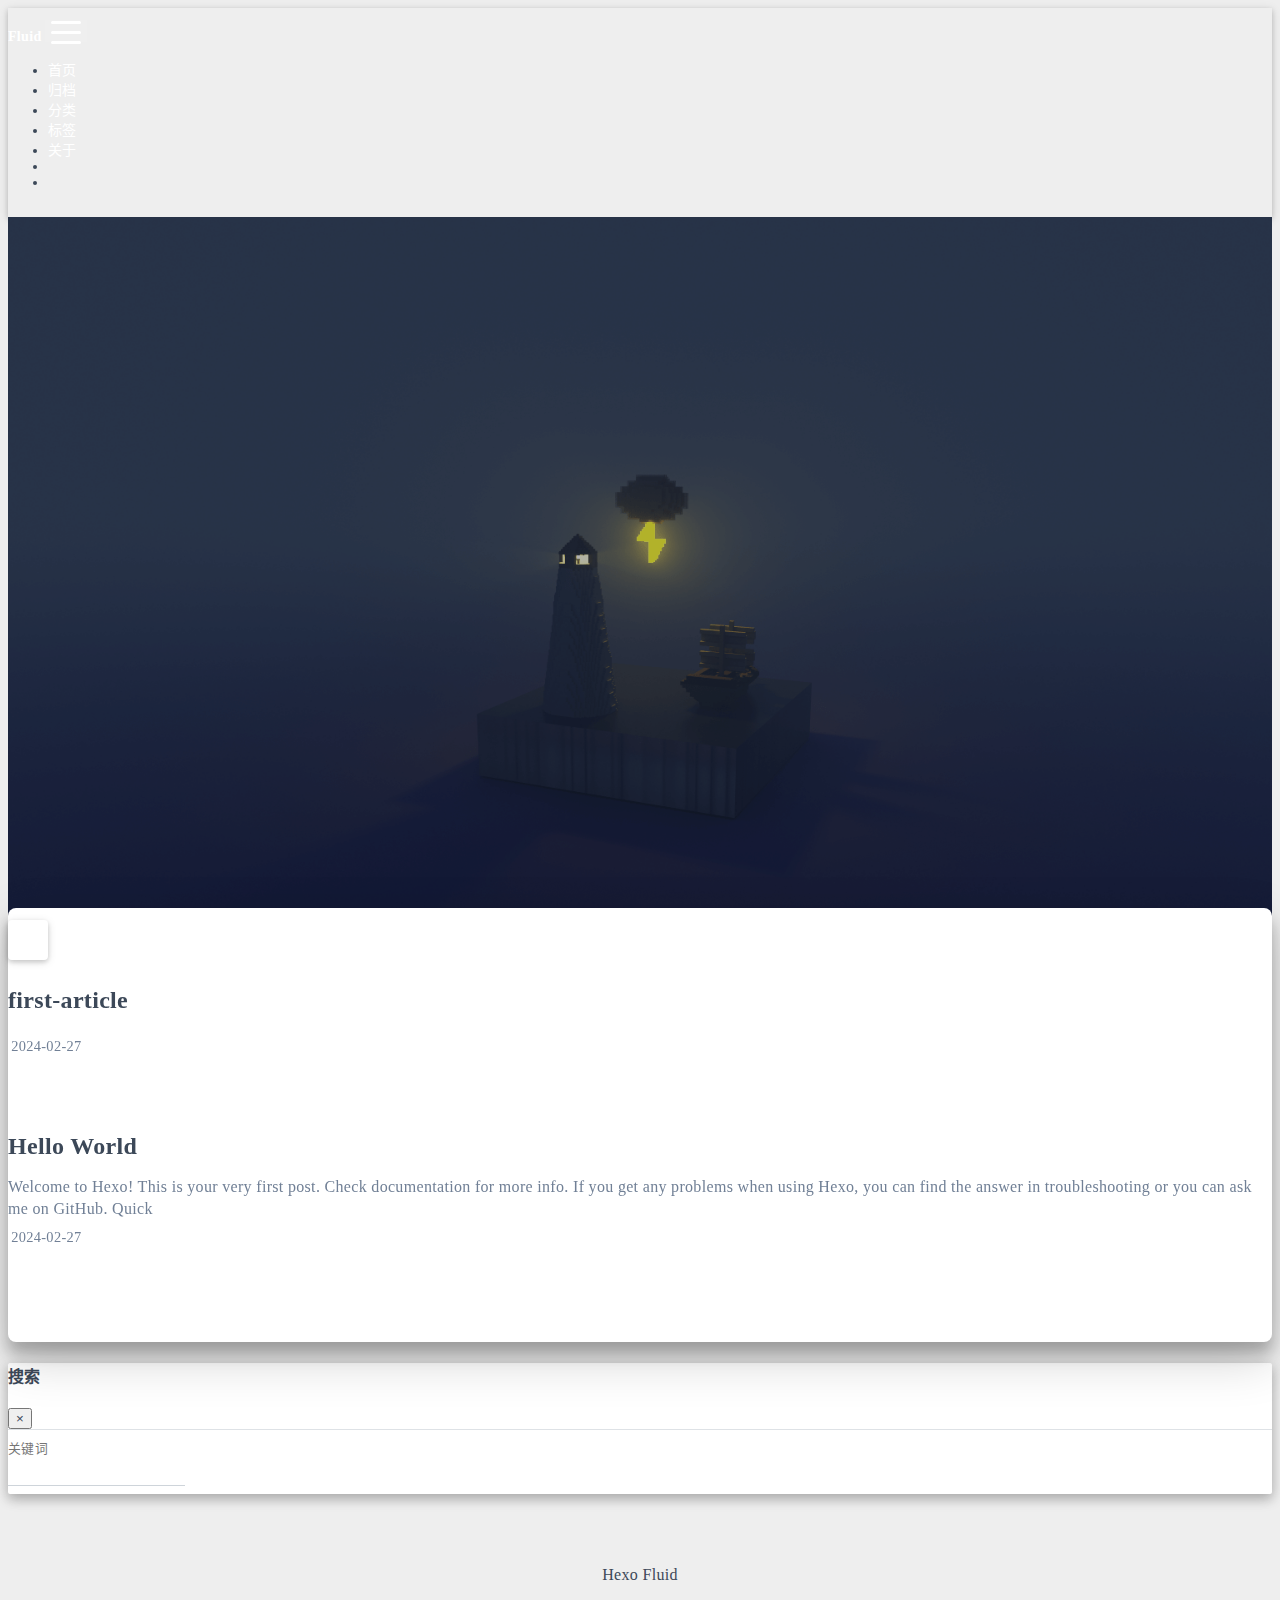
==== index.html @ f49fd9cb "Site updated: 2024-03-05 14:31:11" ====
<!DOCTYPE html>
<html lang="zh-CN" data-default-color-scheme=auto>



<head>
  <meta charset="UTF-8">
  <link rel="apple-touch-icon" sizes="76x76" href="/img/fluid.png">
  <link rel="icon" href="/img/fluid.png">
  <meta name="viewport" content="width=device-width, initial-scale=1.0, maximum-scale=5.0, shrink-to-fit=no">
  <meta http-equiv="x-ua-compatible" content="ie=edge">
  
  <meta name="theme-color" content="#2f4154">
  <meta name="author" content="Zhaocheng Lu">
  <meta name="keywords" content="">
  
    <meta property="og:type" content="website">
<meta property="og:title" content="zclu&#39;s Blog">
<meta property="og:url" content="http://example.com/index.html">
<meta property="og:site_name" content="zclu&#39;s Blog">
<meta property="og:locale" content="zh_CN">
<meta property="article:author" content="Zhaocheng Lu">
<meta name="twitter:card" content="summary_large_image">
  
  
  
  <title>zclu&#39;s Blog</title>

  <link  rel="stylesheet" href="https://lib.baomitu.com/twitter-bootstrap/4.6.1/css/bootstrap.min.css" />





<!-- 主题依赖的图标库，不要自行修改 -->
<!-- Do not modify the link that theme dependent icons -->

<link rel="stylesheet" href="//at.alicdn.com/t/font_1749284_hj8rtnfg7um.css">



<link rel="stylesheet" href="//at.alicdn.com/t/font_1736178_lbnruvf0jn.css">


<link  rel="stylesheet" href="/css/main.css" />


  <link id="highlight-css" rel="stylesheet" href="/css/highlight.css" />
  
    <link id="highlight-css-dark" rel="stylesheet" href="/css/highlight-dark.css" />
  




  <script id="fluid-configs">
    var Fluid = window.Fluid || {};
    Fluid.ctx = Object.assign({}, Fluid.ctx)
    var CONFIG = {"hostname":"example.com","root":"/","version":"1.9.7","typing":{"enable":true,"typeSpeed":70,"cursorChar":"_","loop":false,"scope":[]},"anchorjs":{"enable":true,"element":"h1,h2,h3,h4,h5,h6","placement":"left","visible":"hover","icon":""},"progressbar":{"enable":true,"height_px":3,"color":"#29d","options":{"showSpinner":false,"trickleSpeed":100}},"code_language":{"enable":true,"default":"TEXT"},"copy_btn":true,"image_caption":{"enable":true},"image_zoom":{"enable":true,"img_url_replace":["",""]},"toc":{"enable":true,"placement":"right","headingSelector":"h1,h2,h3,h4,h5,h6","collapseDepth":0},"lazyload":{"enable":true,"loading_img":"/img/loading.gif","onlypost":false,"offset_factor":2},"web_analytics":{"enable":false,"follow_dnt":true,"baidu":null,"google":{"measurement_id":null},"tencent":{"sid":null,"cid":null},"woyaola":null,"cnzz":null,"leancloud":{"app_id":null,"app_key":null,"server_url":null,"path":"window.location.pathname","ignore_local":false}},"search_path":"/local-search.xml","include_content_in_search":true};

    if (CONFIG.web_analytics.follow_dnt) {
      var dntVal = navigator.doNotTrack || window.doNotTrack || navigator.msDoNotTrack;
      Fluid.ctx.dnt = dntVal && (dntVal.startsWith('1') || dntVal.startsWith('yes') || dntVal.startsWith('on'));
    }
  </script>
  <script  src="/js/utils.js" ></script>
  <script  src="/js/color-schema.js" ></script>
  


  
<meta name="generator" content="Hexo 7.1.1"></head>


<body>
  

  <header>
    

<div class="header-inner" style="height: 100vh;">
  <nav id="navbar" class="navbar fixed-top  navbar-expand-lg navbar-dark scrolling-navbar">
  <div class="container">
    <a class="navbar-brand" href="/">
      <strong>Fluid</strong>
    </a>

    <button id="navbar-toggler-btn" class="navbar-toggler" type="button" data-toggle="collapse"
            data-target="#navbarSupportedContent"
            aria-controls="navbarSupportedContent" aria-expanded="false" aria-label="Toggle navigation">
      <div class="animated-icon"><span></span><span></span><span></span></div>
    </button>

    <!-- Collapsible content -->
    <div class="collapse navbar-collapse" id="navbarSupportedContent">
      <ul class="navbar-nav ml-auto text-center">
        
          
          
          
          
            <li class="nav-item">
              <a class="nav-link" href="/" target="_self">
                <i class="iconfont icon-home-fill"></i>
                <span>首页</span>
              </a>
            </li>
          
        
          
          
          
          
            <li class="nav-item">
              <a class="nav-link" href="/archives/" target="_self">
                <i class="iconfont icon-archive-fill"></i>
                <span>归档</span>
              </a>
            </li>
          
        
          
          
          
          
            <li class="nav-item">
              <a class="nav-link" href="/categories/" target="_self">
                <i class="iconfont icon-category-fill"></i>
                <span>分类</span>
              </a>
            </li>
          
        
          
          
          
          
            <li class="nav-item">
              <a class="nav-link" href="/tags/" target="_self">
                <i class="iconfont icon-tags-fill"></i>
                <span>标签</span>
              </a>
            </li>
          
        
          
          
          
          
            <li class="nav-item">
              <a class="nav-link" href="/about/" target="_self">
                <i class="iconfont icon-user-fill"></i>
                <span>关于</span>
              </a>
            </li>
          
        
        
          <li class="nav-item" id="search-btn">
            <a class="nav-link" target="_self" href="javascript:;" data-toggle="modal" data-target="#modalSearch" aria-label="Search">
              <i class="iconfont icon-search"></i>
            </a>
          </li>
          
        
        
          <li class="nav-item" id="color-toggle-btn">
            <a class="nav-link" target="_self" href="javascript:;" aria-label="Color Toggle">
              <i class="iconfont icon-dark" id="color-toggle-icon"></i>
            </a>
          </li>
        
      </ul>
    </div>
  </div>
</nav>

  

<div id="banner" class="banner" parallax=true
     style="background: url('/img/default.png') no-repeat center center; background-size: cover;">
  <div class="full-bg-img">
    <div class="mask flex-center" style="background-color: rgba(0, 0, 0, 0.3)">
      <div class="banner-text text-center fade-in-up">
        <div class="h2">
          
            <span id="subtitle" data-typed-text="今日任务：熬夜(1/1)"></span>
          
        </div>

        
      </div>

      
        <div class="scroll-down-bar">
          <i class="iconfont icon-arrowdown"></i>
        </div>
      
    </div>
  </div>
</div>

</div>

  </header>

  <main>
    
      <div class="container nopadding-x-md">
        <div id="board"
          style="margin-top: 0">
          
          <div class="container">
            <div class="row">
              <div class="col-12 col-md-10 m-auto">
                


  <div class="row mx-auto index-card">
    
    
    <article class="col-12 col-md-12 mx-auto index-info">
      <h2 class="index-header">
        
        <a href="/2024/02/27/first-article/" target="_self">
          first-article
        </a>
      </h2>

      
      <a class="index-excerpt index-excerpt__noimg" href="/2024/02/27/first-article/" target="_self">
        <div>
          
        </div>
      </a>

      <div class="index-btm post-metas">
        
          <div class="post-meta mr-3">
            <i class="iconfont icon-date"></i>
            <time datetime="2024-02-27 21:02" pubdate>
              2024-02-27
            </time>
          </div>
        
        
        
      </div>
    </article>
  </div>

  <div class="row mx-auto index-card">
    
    
    <article class="col-12 col-md-12 mx-auto index-info">
      <h2 class="index-header">
        
        <a href="/2024/02/27/hello-world/" target="_self">
          Hello World
        </a>
      </h2>

      
      <a class="index-excerpt index-excerpt__noimg" href="/2024/02/27/hello-world/" target="_self">
        <div>
          Welcome to Hexo! This is your very first post. Check documentation for more info. If you get any problems when using Hexo, you can find the answer in troubleshooting or you can ask me on GitHub. Quick
        </div>
      </a>

      <div class="index-btm post-metas">
        
          <div class="post-meta mr-3">
            <i class="iconfont icon-date"></i>
            <time datetime="2024-02-27 17:43" pubdate>
              2024-02-27
            </time>
          </div>
        
        
        
      </div>
    </article>
  </div>





              </div>
            </div>
          </div>
        </div>
      </div>
    

    
      <a id="scroll-top-button" aria-label="TOP" href="#" role="button">
        <i class="iconfont icon-arrowup" aria-hidden="true"></i>
      </a>
    

    
      <div class="modal fade" id="modalSearch" tabindex="-1" role="dialog" aria-labelledby="ModalLabel"
     aria-hidden="true">
  <div class="modal-dialog modal-dialog-scrollable modal-lg" role="document">
    <div class="modal-content">
      <div class="modal-header text-center">
        <h4 class="modal-title w-100 font-weight-bold">搜索</h4>
        <button type="button" id="local-search-close" class="close" data-dismiss="modal" aria-label="Close">
          <span aria-hidden="true">&times;</span>
        </button>
      </div>
      <div class="modal-body mx-3">
        <div class="md-form mb-5">
          <input type="text" id="local-search-input" class="form-control validate">
          <label data-error="x" data-success="v" for="local-search-input">关键词</label>
        </div>
        <div class="list-group" id="local-search-result"></div>
      </div>
    </div>
  </div>
</div>

    

    
  </main>

  <footer>
    <div class="footer-inner">
  
    <div class="footer-content">
       <a href="https://hexo.io" target="_blank" rel="nofollow noopener"><span>Hexo</span></a> <i class="iconfont icon-love"></i> <a href="https://github.com/fluid-dev/hexo-theme-fluid" target="_blank" rel="nofollow noopener"><span>Fluid</span></a> 
    </div>
  
  
  
  
</div>

  </footer>

  <!-- Scripts -->
  
  <script  src="https://lib.baomitu.com/nprogress/0.2.0/nprogress.min.js" ></script>
  <link  rel="stylesheet" href="https://lib.baomitu.com/nprogress/0.2.0/nprogress.min.css" />

  <script>
    NProgress.configure({"showSpinner":false,"trickleSpeed":100})
    NProgress.start()
    window.addEventListener('load', function() {
      NProgress.done();
    })
  </script>


<script  src="https://lib.baomitu.com/jquery/3.6.4/jquery.min.js" ></script>
<script  src="https://lib.baomitu.com/twitter-bootstrap/4.6.1/js/bootstrap.min.js" ></script>
<script  src="/js/events.js" ></script>
<script  src="/js/plugins.js" ></script>


  <script  src="https://lib.baomitu.com/typed.js/2.0.12/typed.min.js" ></script>
  <script>
    (function (window, document) {
      var typing = Fluid.plugins.typing;
      var subtitle = document.getElementById('subtitle');
      if (!subtitle || !typing) {
        return;
      }
      var text = subtitle.getAttribute('data-typed-text');
      
        typing(text);
      
    })(window, document);
  </script>




  
    <script  src="/js/img-lazyload.js" ></script>
  




  <script  src="/js/local-search.js" ></script>





<!-- 主题的启动项，将它保持在最底部 -->
<!-- the boot of the theme, keep it at the bottom -->
<script  src="/js/boot.js" ></script>


  

  <noscript>
    <div class="noscript-warning">博客在允许 JavaScript 运行的环境下浏览效果更佳</div>
  </noscript>
</body>
</html>
---- css/main.css ----
.anchorjs-link {
  text-decoration: none !important;
  transition: opacity 0.2s ease-in-out;
}
.markdown-body h1:hover > .anchorjs-link,
h2:hover > .anchorjs-link,
h3:hover > .anchorjs-link,
h4:hover > .anchorjs-link,
h5:hover > .anchorjs-link,
h6:hover > .anchorjs-link {
  opacity: 1;
}
.banner {
  height: 100%;
  position: relative;
  overflow: hidden;
  cursor: default;
}
.banner .mask {
  position: absolute;
  width: 100%;
  height: 100%;
  background-color: rgba(0,0,0,0.3);
}
.banner[parallax="true"] {
  will-change: transform;
  -webkit-transform-style: preserve-3d;
  -webkit-backface-visibility: hidden;
  transition: transform 0.05s ease-out;
}
@media (max-width: 100vh) {
  .header-inner {
    max-height: 100vw;
  }
  #board {
    margin-top: -1rem !important;
  }
}
@media (max-width: 79.99vh) {
  .scroll-down-bar {
    display: none;
  }
}
#board {
  position: relative;
  margin-top: -2rem;
  padding: 3rem 0;
  background-color: var(--board-bg-color);
  transition: background-color 0.2s ease-in-out;
  border-radius: 0.5rem;
  z-index: 3;
  -webkit-box-shadow: 0 12px 15px 0 rgba(0,0,0,0.24), 0 17px 50px 0 rgba(0,0,0,0.19);
  box-shadow: 0 12px 15px 0 rgba(0,0,0,0.24), 0 17px 50px 0 rgba(0,0,0,0.19);
}
.code-widget {
  display: inline-block;
  background-color: transparent;
  font-size: 0.75rem;
  line-height: 1;
  font-weight: bold;
  padding: 0.3rem 0.1rem 0.1rem 0.1rem;
  position: absolute;
  right: 0.45rem;
  top: 0.15rem;
  z-index: 1;
}
.code-widget-light {
  color: #999;
}
.code-widget-dark {
  color: #bababa;
}
.copy-btn {
  cursor: pointer;
  user-select: none;
  -webkit-appearance: none;
  outline: none;
}
.copy-btn > i {
  font-size: 0.75rem !important;
  font-weight: 400;
  margin-right: 0.15rem;
  opacity: 0;
  transition: opacity 0.2s ease-in-out;
}
.markdown-body pre:hover > .copy-btn > i {
  opacity: 0.9;
}
.markdown-body pre:hover > .copy-btn,
.markdown-body pre:not(:hover) > .copy-btn {
  outline: none;
}
.license-box {
  background-color: rgba(27,31,35,0.05);
  transition: background-color 0.2s ease-in-out;
  border-radius: 4px;
  font-size: 0.9rem;
  overflow: hidden;
  padding: 1.25rem;
  position: relative;
  z-index: 1;
}
.license-box .license-icon {
  position: absolute;
  top: 50%;
  left: 100%;
}
.license-box .license-icon::after {
  content: "\e8e4";
  font-size: 12.5rem;
  line-height: 1;
  opacity: 0.1;
  position: relative;
  left: -0.85em;
  bottom: 0.5em;
  z-index: -1;
}
.license-box .license-title {
  margin-bottom: 1rem;
}
.license-box .license-title div:nth-child(1) {
  line-height: 1.2;
  margin-bottom: 0.25rem;
}
.license-box .license-title div:nth-child(2) {
  color: var(--sec-text-color);
  font-size: 0.8rem;
}
.license-box .license-meta {
  align-items: center;
  display: flex;
  flex-wrap: wrap;
  justify-content: flex-start;
}
.license-box .license-meta .license-meta-item {
  align-items: center;
  justify-content: center;
  margin-right: 1.5rem;
}
.license-box .license-meta .license-meta-item div:nth-child(1) {
  color: var(--sec-text-color);
  font-size: 0.8rem;
  font-weight: normal;
}
.license-box .license-meta .license-meta-item i.iconfont {
  font-size: 1rem;
}
@media (max-width: 575px) and (min-width: 425px) {
  .license-box .license-meta .license-meta-item {
    display: flex;
    justify-content: flex-start;
    flex-wrap: wrap;
    font-size: 0.8rem;
    flex: 0 0 50%;
    max-width: 50%;
    margin-right: 0;
  }
  .license-box .license-meta .license-meta-item div:nth-child(1) {
    margin-right: 0.5rem;
  }
  .license-box .license-meta .license-meta-date {
    order: -1;
  }
}
@media (max-width: 424px) {
  .license-box::after {
    top: -65px;
  }
  .license-box .license-meta {
    flex-direction: column;
    align-items: flex-start;
  }
  .license-box .license-meta .license-meta-item {
    display: flex;
    flex-wrap: wrap;
    font-size: 0.8rem;
  }
  .license-box .license-meta .license-meta-item div:nth-child(1) {
    margin-right: 0.5rem;
  }
}
.footer-inner {
  padding: 3rem 0 1rem 0;
  text-align: center;
}
.footer-inner > div:not(:first-child) {
  margin: 0.25rem 0;
  font-size: 0.85rem;
}
.footer-inner .statistics {
  display: flex;
  flex-direction: row;
  justify-content: center;
}
.footer-inner .statistics > span {
  flex: 1;
  margin: 0 0.25rem;
}
.footer-inner .statistics > *:nth-last-child(2):first-child {
  text-align: right;
}
.footer-inner .statistics > *:nth-last-child(2):first-child ~ * {
  text-align: left;
}
.footer-inner .beian {
  display: flex;
  flex-direction: row;
  justify-content: center;
}
.footer-inner .beian > * {
  margin: 0 0.25rem;
}
.footer-inner .beian-police {
  position: relative;
  overflow: hidden;
  display: inline-flex;
  align-items: center;
  justify-content: left;
}
.footer-inner .beian-police img {
  margin-right: 3px;
  width: 1rem;
  height: 1rem;
  margin-bottom: 0.1rem;
}
@media (max-width: 424px) {
  .footer-inner .statistics {
    flex-direction: column;
  }
  .footer-inner .statistics > *:nth-last-child(2):first-child {
    text-align: center;
  }
  .footer-inner .statistics > *:nth-last-child(2):first-child ~ * {
    text-align: center;
  }
  .footer-inner .beian {
    flex-direction: column;
  }
  .footer-inner .beian .beian-police {
    justify-content: center;
  }
  .footer-inner .beian > *:nth-last-child(2):first-child {
    text-align: center;
  }
  .footer-inner .beian > *:nth-last-child(2):first-child ~ * {
    text-align: center;
  }
}
sup > a::before,
.footnote-text::before {
  display: block;
  content: "";
  margin-top: -5rem;
  height: 5rem;
  width: 1px;
  visibility: hidden;
}
sup > a::before,
.footnote-text::before {
  display: inline-block;
}
.footnote-item::before {
  display: block;
  content: "";
  margin-top: -5rem;
  height: 5rem;
  width: 1px;
  visibility: hidden;
}
.footnote-list ol {
  list-style-type: none;
  counter-reset: sectioncounter;
  padding-left: 0.5rem;
  font-size: 0.95rem;
}
.footnote-list ol li:before {
  font-family: "Helvetica Neue", monospace, "Monaco";
  content: "[" counter(sectioncounter) "]";
  counter-increment: sectioncounter;
}
.footnote-list ol li+li {
  margin-top: 0.5rem;
}
.footnote-text {
  padding-left: 0.5em;
}
.navbar {
  background-color: transparent;
  font-size: 0.875rem;
  box-shadow: 0 2px 5px 0 rgba(0,0,0,0.16), 0 2px 10px 0 rgba(0,0,0,0.12);
  -webkit-box-shadow: 0 2px 5px 0 rgba(0,0,0,0.16), 0 2px 10px 0 rgba(0,0,0,0.12);
}
.navbar .navbar-brand {
  color: var(--navbar-text-color);
}
.navbar .navbar-toggler .animated-icon span {
  background-color: var(--navbar-text-color);
}
.navbar .nav-item .nav-link {
  display: block;
  color: var(--navbar-text-color);
  transition: color 0.2s ease-in-out, background-color 0.2s ease-in-out;
}
.navbar .nav-item .nav-link:hover {
  color: var(--link-hover-color);
}
.navbar .nav-item .nav-link:focus {
  color: var(--navbar-text-color);
}
.navbar .nav-item .nav-link i {
  font-size: 0.875rem;
}
.navbar .nav-item .nav-link i:only-child {
  margin: 0 0.2rem;
}
.navbar .navbar-toggler {
  border-width: 0;
  outline: 0;
}
.navbar.scrolling-navbar {
  will-change: background, padding;
  -webkit-transition: background 0.5s ease-in-out, padding 0.5s ease-in-out;
  transition: background 0.5s ease-in-out, padding 0.5s ease-in-out;
}
@media (min-width: 600px) {
  .navbar.scrolling-navbar {
    padding-top: 12px;
    padding-bottom: 12px;
  }
  .navbar.scrolling-navbar .navbar-nav > li {
    -webkit-transition-duration: 1s;
    transition-duration: 1s;
  }
}
.navbar.scrolling-navbar.top-nav-collapse {
  padding-top: 5px;
  padding-bottom: 5px;
}
.navbar .dropdown-menu {
  font-size: 0.875rem;
  color: var(--navbar-text-color);
  background-color: rgba(0,0,0,0.3);
  border: none;
  min-width: 8rem;
  -webkit-transition: background 0.5s ease-in-out, padding 0.5s ease-in-out;
  transition: background 0.5s ease-in-out, padding 0.5s ease-in-out;
}
@media (max-width: 991.98px) {
  .navbar .dropdown-menu {
    text-align: center;
  }
}
.navbar .dropdown-item {
  color: var(--navbar-text-color);
}
.navbar .dropdown-item:hover,
.navbar .dropdown-item:focus {
  color: var(--link-hover-color);
  background-color: rgba(0,0,0,0.1);
}
@media (min-width: 992px) {
  .navbar .dropdown:hover > .dropdown-menu {
    display: block;
  }
  .navbar .dropdown > .dropdown-toggle:active {
    pointer-events: none;
  }
  .navbar .dropdown-menu {
    top: 95%;
  }
}
.navbar .animated-icon {
  width: 30px;
  height: 20px;
  position: relative;
  margin: 0;
  -webkit-transform: rotate(0deg);
  -moz-transform: rotate(0deg);
  -o-transform: rotate(0deg);
  transform: rotate(0deg);
  -webkit-transition: 0.5s ease-in-out;
  -moz-transition: 0.5s ease-in-out;
  -o-transition: 0.5s ease-in-out;
  transition: 0.5s ease-in-out;
  cursor: pointer;
}
.navbar .animated-icon span {
  display: block;
  position: absolute;
  height: 3px;
  width: 100%;
  border-radius: 9px;
  opacity: 1;
  left: 0;
  -webkit-transform: rotate(0deg);
  -moz-transform: rotate(0deg);
  -o-transform: rotate(0deg);
  transform: rotate(0deg);
  -webkit-transition: 0.25s ease-in-out;
  -moz-transition: 0.25s ease-in-out;
  -o-transition: 0.25s ease-in-out;
  transition: 0.25s ease-in-out;
  background: #fff;
}
.navbar .animated-icon span:nth-child(1) {
  top: 0;
}
.navbar .animated-icon span:nth-child(2) {
  top: 10px;
}
.navbar .animated-icon span:nth-child(3) {
  top: 20px;
}
.navbar .animated-icon.open span:nth-child(1) {
  top: 11px;
  -webkit-transform: rotate(135deg);
  -moz-transform: rotate(135deg);
  -o-transform: rotate(135deg);
  transform: rotate(135deg);
}
.navbar .animated-icon.open span:nth-child(2) {
  opacity: 0;
  left: -60px;
}
.navbar .animated-icon.open span:nth-child(3) {
  top: 11px;
  -webkit-transform: rotate(-135deg);
  -moz-transform: rotate(-135deg);
  -o-transform: rotate(-135deg);
  transform: rotate(-135deg);
}
.navbar .dropdown-collapse,
.top-nav-collapse,
.navbar-col-show {
  background-color: var(--navbar-bg-color);
}
@media (max-width: 767px) {
  .navbar {
    font-size: 1rem;
    line-height: 2.5rem;
  }
}
.banner-text {
  color: var(--subtitle-color);
  max-width: calc(960px - 6rem);
  width: 80%;
  overflow-wrap: break-word;
}
.banner-text .typed-cursor {
  margin: 0 0.2rem;
}
@media (max-width: 767px) {
  #subtitle,
  .typed-cursor {
    font-size: 1.5rem;
  }
}
@media (max-width: 575px) {
  .banner-text {
    font-size: 0.9rem;
  }
  #subtitle,
  .typed-cursor {
    font-size: 1.35rem;
  }
}
.modal-dialog .modal-content {
  background-color: var(--board-bg-color);
  border: 0;
  border-radius: 0.125rem;
  -webkit-box-shadow: 0 5px 11px 0 rgba(0,0,0,0.18), 0 4px 15px 0 rgba(0,0,0,0.15);
  box-shadow: 0 5px 11px 0 rgba(0,0,0,0.18), 0 4px 15px 0 rgba(0,0,0,0.15);
}
.modal-dialog .modal-content .modal-header {
  border-bottom-color: var(--line-color);
  transition: border-bottom-color 0.2s ease-in-out;
}
.close {
  color: var(--text-color);
}
.close:hover {
  color: var(--link-hover-color);
}
.close:focus {
  outline: 0;
}
.modal-dialog .modal-content .modal-header {
  border-top-left-radius: 0.125rem;
  border-top-right-radius: 0.125rem;
  border-bottom: 1px solid #dee2e6;
}
.md-form {
  position: relative;
  margin-top: 1.5rem;
  margin-bottom: 1.5rem;
}
.md-form input[type] {
  -webkit-box-sizing: content-box;
  box-sizing: content-box;
  background-color: transparent;
  border: none;
  border-bottom: 1px solid #ced4da;
  border-radius: 0;
  outline: none;
  -webkit-box-shadow: none;
  box-shadow: none;
  transition: border-color 0.15s ease-in-out, box-shadow 0.15s ease-in-out, -webkit-box-shadow 0.15s ease-in-out;
}
.md-form input[type]:focus:not([readonly]) {
  border-bottom: 1px solid #4285f4;
  -webkit-box-shadow: 0 1px 0 0 #4285f4;
  box-shadow: 0 1px 0 0 #4285f4;
}
.md-form input[type]:focus:not([readonly]) + label {
  color: #4285f4;
}
.md-form input[type].valid,
.md-form input[type]:focus.valid {
  border-bottom: 1px solid #00c851;
  -webkit-box-shadow: 0 1px 0 0 #00c851;
  box-shadow: 0 1px 0 0 #00c851;
}
.md-form input[type].valid + label,
.md-form input[type]:focus.valid + label {
  color: #00c851;
}
.md-form input[type].invalid,
.md-form input[type]:focus.invalid {
  border-bottom: 1px solid #f44336;
  -webkit-box-shadow: 0 1px 0 0 #f44336;
  box-shadow: 0 1px 0 0 #f44336;
}
.md-form input[type].invalid + label,
.md-form input[type]:focus.invalid + label {
  color: #f44336;
}
.md-form input[type].validate {
  margin-bottom: 2.5rem;
}
.md-form input[type].form-control {
  height: auto;
  padding: 0.6rem 0 0.4rem 0;
  margin: 0 0 0.5rem 0;
  color: var(--text-color);
  background-color: transparent;
  border-radius: 0;
}
.md-form label {
  font-size: 0.8rem;
  position: absolute;
  top: -1rem;
  left: 0;
  color: #757575;
  cursor: text;
  transition: color 0.2s ease-out;
}
.modal-open[style] {
  padding-right: 0 !important;
  overflow: auto;
}
.modal-open[style] #navbar[style] {
  padding-right: 1rem !important;
}
#nprogress .bar {
  height: 3px !important;
  background-color: #29d !important;
}
#nprogress .peg {
  box-shadow: 0 0 14px #29d, 0 0 8px #29d !important;
}
@media (max-width: 575px) {
  #nprogress .bar {
    display: none;
  }
}
.noscript-warning {
  background-color: #f55;
  color: #fff;
  font-family: sans-serif;
  font-size: 1rem;
  font-weight: bold;
  position: fixed;
  left: 0;
  bottom: 0;
  text-align: center;
  width: 100%;
  z-index: 99;
}
.pagination {
  margin-top: 3rem;
  justify-content: center;
}
.pagination .space {
  align-self: flex-end;
}
.pagination .page-number,
.pagination .current,
.pagination .extend {
  outline: 0;
  border: 0;
  background-color: transparent;
  font-size: 0.9rem;
  padding: 0.5rem 0.75rem;
  line-height: 1.25;
  border-radius: 0.125rem;
}
.pagination .page-number {
  margin: 0 0.05rem;
}
.pagination .page-number:hover,
.pagination .current {
  transition: background-color 0.2s ease-in-out;
  background-color: var(--link-hover-bg-color);
}
.qr-trigger {
  cursor: pointer;
  position: relative;
}
.qr-trigger:hover .qr-img {
  display: block;
  transition: all 0.3s;
}
.qr-img {
  max-width: 12rem;
  position: absolute;
  right: -5.25rem;
  z-index: 99;
  display: none;
  border-radius: 0.2rem;
  background-color: transparent;
  box-shadow: 0 0 20px -5px rgba(158,158,158,0.2);
}
.scroll-down-bar {
  position: absolute;
  width: 100%;
  height: 6rem;
  text-align: center;
  cursor: pointer;
  bottom: 0;
}
.scroll-down-bar i.iconfont {
  font-size: 2rem;
  font-weight: bold;
  display: inline-block;
  position: relative;
  padding-top: 2rem;
  color: var(--subtitle-color);
  transform: translateZ(0);
  animation: scroll-down 1.5s infinite;
}
#scroll-top-button {
  position: fixed;
  z-index: 99;
  background: var(--board-bg-color);
  transition: background-color 0.2s ease-in-out, bottom 0.3s ease;
  border-radius: 4px;
  min-width: 40px;
  min-height: 40px;
  bottom: -60px;
  outline: none;
  display: flex;
  display: -webkit-flex;
  align-items: center;
  box-shadow: 0 2px 5px 0 rgba(0,0,0,0.16), 0 2px 10px 0 rgba(0,0,0,0.12);
}
#scroll-top-button i {
  font-size: 32px;
  margin: auto;
  color: var(--sec-text-color);
}
#scroll-top-button:hover i,
#scroll-top-button:active i {
  animation-name: scroll-top;
  animation-duration: 1s;
  animation-delay: 0.1s;
  animation-timing-function: ease-in-out;
  animation-iteration-count: infinite;
  animation-fill-mode: forwards;
  animation-direction: alternate;
}
#local-search-result .search-list-title {
  border-left: 3px solid #0d47a1;
}
#local-search-result .search-list-content {
  padding: 0 1.25rem;
}
#local-search-result .search-word {
  color: #ff4500;
}
#toc {
  visibility: hidden;
}
.toc-header {
  margin-bottom: 0.5rem;
  font-weight: bold;
  line-height: 1.2;
}
.toc-header,
.toc-header > i {
  font-size: 1.25rem;
}
.toc-body {
  max-height: 75vh;
  overflow-y: auto;
  overflow: -moz-scrollbars-none;
  -ms-overflow-style: none;
}
.toc-body ol {
  list-style: none;
  padding-inline-start: 1rem;
}
.toc-body::-webkit-scrollbar {
  display: none;
}
.tocbot-list {
  position: relative;
}
.tocbot-list ol {
  list-style: none;
  padding-left: 1rem;
}
.tocbot-list a {
  font-size: 0.95rem;
}
.tocbot-link {
  color: var(--text-color);
}
.tocbot-active-link {
  font-weight: bold;
  color: var(--link-hover-color);
}
.tocbot-is-collapsed {
  max-height: 0;
}
.tocbot-is-collapsible {
  overflow: hidden;
  transition: all 0.3s ease-in-out;
}
.toc-list-item {
  white-space: nowrap;
  overflow: hidden;
  text-overflow: ellipsis;
}
.toc-list-item.is-active-li::before {
  height: 1rem;
  margin: 0.25rem 0;
  visibility: visible;
}
.toc-list-item::before {
  width: 0.15rem;
  height: 0.2rem;
  position: absolute;
  left: 0.25rem;
  content: "";
  border-radius: 2px;
  margin: 0.65rem 0;
  background: var(--link-hover-color);
  visibility: hidden;
  transition: height 0.1s ease-in-out, margin 0.1s ease-in-out, visibility 0.1s ease-in-out;
}
.sidebar {
  position: -webkit-sticky;
  position: sticky;
  top: 2rem;
  padding: 3rem 0;
}
html {
  font-size: 16px;
  letter-spacing: 0.02em;
}
html,
body {
  height: 100%;
  font-family: var(--font-family-sans-serif);
  overflow-wrap: break-word;
}
body {
  transition: color 0.2s ease-in-out, background-color 0.2s ease-in-out;
  background-color: var(--body-bg-color);
  color: var(--text-color);
  -webkit-font-smoothing: antialiased;
  -moz-osx-font-smoothing: grayscale;
}
body a {
  color: var(--text-color);
  text-decoration: none;
  cursor: pointer;
  transition: color 0.2s ease-in-out, background-color 0.2s ease-in-out;
}
body a:hover {
  color: var(--link-hover-color);
  text-decoration: none;
  transition: color 0.2s ease-in-out, background-color 0.2s ease-in-out;
}
code {
  color: inherit;
}
table {
  font-size: inherit;
  color: var(--post-text-color);
}
img[lazyload] {
  object-fit: cover;
}
*[align="left"] {
  text-align: left;
}
*[align="center"] {
  text-align: center;
}
*[align="right"] {
  text-align: right;
}
::-webkit-scrollbar {
  width: 6px;
  height: 6px;
}
::-webkit-scrollbar-thumb {
  background-color: var(--scrollbar-color);
  border-radius: 6px;
}
::-webkit-scrollbar-thumb:hover {
  background-color: var(--scrollbar-hover-color);
}
::-webkit-scrollbar-corner {
  background-color: transparent;
}
label {
  margin-bottom: 0;
}
i.iconfont {
  font-size: 1em;
  line-height: 1;
}
:root {
  --color-mode: "light";
  --body-bg-color: #eee;
  --board-bg-color: #fff;
  --text-color: #3c4858;
  --sec-text-color: #718096;
  --post-text-color: #2c3e50;
  --post-heading-color: #1a202c;
  --post-link-color: #0366d6;
  --link-hover-color: #30a9de;
  --link-hover-bg-color: #f8f9fa;
  --line-color: #eaecef;
  --navbar-bg-color: #2f4154;
  --navbar-text-color: #fff;
  --subtitle-color: #fff;
  --scrollbar-color: #c4c6c9;
  --scrollbar-hover-color: #a6a6a6;
  --button-bg-color: transparent;
  --button-hover-bg-color: #f2f3f5;
  --highlight-bg-color: #f6f8fa;
  --inlinecode-bg-color: rgba(175,184,193,0.2);
  --fold-title-color: #3c4858;
  --fold-border-color: #eaecef;
}
@media (prefers-color-scheme: dark) {
  :root {
    --color-mode: "dark";
  }
  :root:not([data-user-color-scheme]) {
    --body-bg-color: #181c27;
    --board-bg-color: #252d38;
    --text-color: #c4c6c9;
    --sec-text-color: #a7a9ad;
    --post-text-color: #c4c6c9;
    --post-heading-color: #c4c6c9;
    --post-link-color: #1589e9;
    --link-hover-color: #30a9de;
    --link-hover-bg-color: #364151;
    --line-color: #435266;
    --navbar-bg-color: #1f3144;
    --navbar-text-color: #d0d0d0;
    --subtitle-color: #d0d0d0;
    --scrollbar-color: #687582;
    --scrollbar-hover-color: #9da8b3;
    --button-bg-color: transparent;
    --button-hover-bg-color: #46647e;
    --highlight-bg-color: #303030;
    --inlinecode-bg-color: rgba(99,110,123,0.4);
    --fold-title-color: #c4c6c9;
    --fold-border-color: #435266;
  }
  :root:not([data-user-color-scheme]) img {
    -webkit-filter: brightness(0.9);
    filter: brightness(0.9);
    transition: filter 0.2s ease-in-out;
  }
  :root:not([data-user-color-scheme]) .license-box {
    background-color: rgba(62,75,94,0.35);
    transition: background-color 0.2s ease-in-out;
  }
  :root:not([data-user-color-scheme]) .gt-comment-admin .gt-comment-content {
    background-color: transparent;
    transition: background-color 0.2s ease-in-out;
  }
}
@media not print {
  [data-user-color-scheme="dark"] {
    --body-bg-color: #181c27;
    --board-bg-color: #252d38;
    --text-color: #c4c6c9;
    --sec-text-color: #a7a9ad;
    --post-text-color: #c4c6c9;
    --post-heading-color: #c4c6c9;
    --post-link-color: #1589e9;
    --link-hover-color: #30a9de;
    --link-hover-bg-color: #364151;
    --line-color: #435266;
    --navbar-bg-color: #1f3144;
    --navbar-text-color: #d0d0d0;
    --subtitle-color: #d0d0d0;
    --scrollbar-color: #687582;
    --scrollbar-hover-color: #9da8b3;
    --button-bg-color: transparent;
    --button-hover-bg-color: #46647e;
    --highlight-bg-color: #303030;
    --inlinecode-bg-color: rgba(99,110,123,0.4);
    --fold-title-color: #c4c6c9;
    --fold-border-color: #435266;
  }
  [data-user-color-scheme="dark"] img {
    -webkit-filter: brightness(0.9);
    filter: brightness(0.9);
    transition: filter 0.2s ease-in-out;
  }
  [data-user-color-scheme="dark"] .license-box {
    background-color: rgba(62,75,94,0.35);
    transition: background-color 0.2s ease-in-out;
  }
  [data-user-color-scheme="dark"] .gt-comment-admin .gt-comment-content {
    background-color: transparent;
    transition: background-color 0.2s ease-in-out;
  }
}
@media print {
  :root {
    --color-mode: "light";
  }
}
.fade-in-up {
  -webkit-animation-name: fade-in-up;
  animation-name: fade-in-up;
}
.hidden-mobile {
  display: block;
}
.visible-mobile {
  display: none;
}
@media (max-width: 575px) {
  .hidden-mobile {
    display: none;
  }
  .visible-mobile {
    display: block;
  }
}
.nomargin-x {
  margin-left: 0 !important;
  margin-right: 0 !important;
}
.nopadding-x {
  padding-left: 0 !important;
  padding-right: 0 !important;
}
@media (max-width: 767px) {
  .nopadding-x-md {
    padding-left: 0 !important;
    padding-right: 0 !important;
  }
}
.flex-center {
  display: -webkit-box;
  display: -ms-flexbox;
  display: flex;
  -webkit-box-align: center;
  -ms-flex-align: center;
  align-items: center;
  -webkit-box-pack: center;
  -ms-flex-pack: center;
  justify-content: center;
  height: 100%;
}
.hover-with-bg {
  display: inline-block;
  line-height: 1;
}
.hover-with-bg:hover {
  background-color: var(--link-hover-bg-color);
  transition-duration: 0.2s;
  transition-timing-function: ease-in-out;
  border-radius: 0.2rem;
}
@-moz-keyframes fade-in-up {
  from {
    opacity: 0;
    -webkit-transform: translate3d(0, 100%, 0);
    transform: translate3d(0, 100%, 0);
  }
  to {
    opacity: 1;
    -webkit-transform: translate3d(0, 0, 0);
    transform: translate3d(0, 0, 0);
  }
}
@-webkit-keyframes fade-in-up {
  from {
    opacity: 0;
    -webkit-transform: translate3d(0, 100%, 0);
    transform: translate3d(0, 100%, 0);
  }
  to {
    opacity: 1;
    -webkit-transform: translate3d(0, 0, 0);
    transform: translate3d(0, 0, 0);
  }
}
@-o-keyframes fade-in-up {
  from {
    opacity: 0;
    -webkit-transform: translate3d(0, 100%, 0);
    transform: translate3d(0, 100%, 0);
  }
  to {
    opacity: 1;
    -webkit-transform: translate3d(0, 0, 0);
    transform: translate3d(0, 0, 0);
  }
}
@keyframes fade-in-up {
  from {
    opacity: 0;
    -webkit-transform: translate3d(0, 100%, 0);
    transform: translate3d(0, 100%, 0);
  }
  to {
    opacity: 1;
    -webkit-transform: translate3d(0, 0, 0);
    transform: translate3d(0, 0, 0);
  }
}
@-moz-keyframes scroll-down {
  0% {
    opacity: 0.8;
    top: 0;
  }
  50% {
    opacity: 0.4;
    top: -1em;
  }
  100% {
    opacity: 0.8;
    top: 0;
  }
}
@-webkit-keyframes scroll-down {
  0% {
    opacity: 0.8;
    top: 0;
  }
  50% {
    opacity: 0.4;
    top: -1em;
  }
  100% {
    opacity: 0.8;
    top: 0;
  }
}
@-o-keyframes scroll-down {
  0% {
    opacity: 0.8;
    top: 0;
  }
  50% {
    opacity: 0.4;
    top: -1em;
  }
  100% {
    opacity: 0.8;
    top: 0;
  }
}
@keyframes scroll-down {
  0% {
    opacity: 0.8;
    top: 0;
  }
  50% {
    opacity: 0.4;
    top: -1em;
  }
  100% {
    opacity: 0.8;
    top: 0;
  }
}
@-moz-keyframes scroll-top {
  0% {
    -webkit-transform: translateY(0);
    transform: translateY(0);
  }
  50% {
    -webkit-transform: translateY(-0.35rem);
    transform: translateY(-0.35rem);
  }
  100% {
    -webkit-transform: translateY(0);
    transform: translateY(0);
  }
}
@-webkit-keyframes scroll-top {
  0% {
    -webkit-transform: translateY(0);
    transform: translateY(0);
  }
  50% {
    -webkit-transform: translateY(-0.35rem);
    transform: translateY(-0.35rem);
  }
  100% {
    -webkit-transform: translateY(0);
    transform: translateY(0);
  }
}
@-o-keyframes scroll-top {
  0% {
    -webkit-transform: translateY(0);
    transform: translateY(0);
  }
  50% {
    -webkit-transform: translateY(-0.35rem);
    transform: translateY(-0.35rem);
  }
  100% {
    -webkit-transform: translateY(0);
    transform: translateY(0);
  }
}
@keyframes scroll-top {
  0% {
    -webkit-transform: translateY(0);
    transform: translateY(0);
  }
  50% {
    -webkit-transform: translateY(-0.35rem);
    transform: translateY(-0.35rem);
  }
  100% {
    -webkit-transform: translateY(0);
    transform: translateY(0);
  }
}
@media print {
  header,
  footer,
  .side-col,
  #scroll-top-button,
  .post-prevnext,
  #comments {
    display: none !important;
  }
  .markdown-body a:not([href^='#']):not([href^='javascript:']):not(.print-no-link)::after {
    content: ' (' attr(href) ')';
    font-size: 0.8rem;
    color: var(--post-text-color);
    opacity: 0.8;
  }
  .markdown-body > h1,
  .markdown-body h2 {
    border-bottom-color: transparent !important;
  }
  .markdown-body > h1,
  .markdown-body h2,
  .markdown-body h3,
  .markdown-body h4,
  .markdown-body h5,
  .markdown-body h6 {
    margin-top: 1.25em !important;
    margin-bottom: 0.25em !important;
  }
  .markdown-body [data-anchorjs-icon]::after {
    display: none;
  }
  .markdown-body figure.highlight table,
  .markdown-body figure.highlight tbody,
  .markdown-body figure.highlight tr,
  .markdown-body figure.highlight td.code,
  .markdown-body figure.highlight td.code pre {
    width: 100% !important;
    display: block !important;
  }
  .markdown-body figure.highlight pre > code {
    white-space: pre-wrap;
  }
  .markdown-body figure.highlight .gutter,
  .markdown-body figure.highlight .code-widget {
    display: none !important;
  }
  .post-metas a {
    text-decoration: none;
  }
}
@media not print {
  #seo-header {
    display: none;
  }
}
.index-card {
  margin-bottom: 2.5rem;
}
.index-img img {
  display: block;
  width: 100%;
  height: 10rem;
  object-fit: cover;
  box-shadow: 0 5px 11px 0 rgba(0,0,0,0.18), 0 4px 15px 0 rgba(0,0,0,0.15);
  border-radius: 0.25rem;
  background-color: transparent;
}
.index-info {
  display: flex;
  flex-direction: column;
  justify-content: space-between;
  padding-top: 0.5rem;
  padding-bottom: 0.5rem;
}
.index-header {
  color: var(--text-color);
  font-size: 1.5rem;
  font-weight: bold;
  line-height: 1.4;
  white-space: nowrap;
  overflow: hidden;
  text-overflow: ellipsis;
  margin-bottom: 0.25rem;
}
.index-header .index-pin {
  color: var(--text-color);
  font-size: 1.5rem;
  margin-right: 0.15rem;
}
.index-btm {
  color: var(--sec-text-color);
}
.index-btm a {
  color: var(--sec-text-color);
}
.index-excerpt {
  color: var(--sec-text-color);
  margin: 0.5rem 0;
  height: calc(1.4rem * 3);
  overflow: hidden;
  display: flex;
}
.index-excerpt > div {
  width: 100%;
  line-height: 1.4rem;
  word-break: break-word;
  display: -webkit-box;
  -webkit-box-orient: vertical;
  -webkit-line-clamp: 3;
}
.index-excerpt__noimg {
  height: auto;
  max-height: calc(1.4rem * 3);
}
@media (max-width: 767px) {
  .index-info {
    padding-top: 1.25rem;
  }
  .index-header {
    font-size: 1.25rem;
    white-space: normal;
    overflow: hidden;
    word-break: break-word;
    display: -webkit-box;
    -webkit-box-orient: vertical;
    -webkit-line-clamp: 2;
  }
  .index-header .index-pin {
    font-size: 1.25rem;
  }
  .index-excerpt {
    height: auto;
    max-height: calc(1.4rem * 3);
    margin: 0.25rem 0;
  }
}
#valine.v[data-class=v] .status-bar,
#valine.v[data-class=v] .veditor,
#valine.v[data-class=v] .vinput,
#valine.v[data-class=v] .vbtn,
#valine.v[data-class=v] p,
#valine.v[data-class=v] pre code {
  color: var(--text-color);
}
#valine.v[data-class=v] .vinput::placeholder {
  color: var(--sec-text-color);
}
#valine.v[data-class=v] .vicon {
  fill: var(--text-color);
}
.gt-container .gt-comment-content:hover {
  -webkit-box-shadow: none;
  box-shadow: none;
}
.gt-container .gt-comment-body {
  color: var(--text-color) !important;
  transition: color 0.2s ease-in-out;
}
#remark-km423lmfdslkm34-back {
  z-index: 1030;
}
#remark-km423lmfdslkm34-node {
  z-index: 1031;
}
.markdown-body .highlight pre,
.markdown-body pre {
  padding: 1.45rem 1rem;
}
.markdown-body pre code.hljs {
  padding: 0;
}
.markdown-body pre[class*="language-"] {
  padding-top: 1.45rem;
  padding-bottom: 1.45rem;
  padding-right: 1rem;
  line-height: 1.5;
  margin-bottom: 1rem;
}
.markdown-body .code-wrapper {
  position: relative;
  border-radius: 4px;
  margin-bottom: 1rem;
}
.markdown-body .hljs,
.markdown-body .highlight pre,
.markdown-body .code-wrapper pre,
.markdown-body figure.highlight td.gutter {
  transition: color 0.2s ease-in-out, background-color 0.2s ease-in-out;
  background-color: var(--highlight-bg-color);
}
pre[class*=language-].line-numbers {
  position: initial;
}
figure {
  margin: 1rem 0;
}
figure.highlight {
  position: relative;
}
figure.highlight table {
  border: 0;
  margin: 0;
  width: auto;
  border-radius: 4px;
}
figure.highlight td {
  border: 0;
  padding: 0;
}
figure.highlight tr {
  border: 0;
}
figure.highlight td.code {
  width: 100%;
}
figure.highlight td.gutter {
  display: table-cell;
  position: -webkit-sticky;
  position: sticky;
  left: 0;
  z-index: 1;
}
figure.highlight td.gutter pre {
  text-align: right;
  padding: 0 0.75rem;
  border-radius: initial;
  border-right: 1px solid #999;
}
figure.highlight td.gutter pre span.line {
  color: #999;
}
figure.highlight td.code > pre {
  border-top-left-radius: 0;
  border-bottom-left-radius: 0;
}
.markdown-body {
  font-size: 1rem;
  line-height: 1.6;
  font-family: var(--font-family-sans-serif);
  margin-bottom: 2rem;
  color: var(--post-text-color);
}
.markdown-body > h1,
.markdown-body h2 {
  border-bottom-color: var(--line-color);
}
.markdown-body > h1,
.markdown-body h2,
.markdown-body h3,
.markdown-body h4,
.markdown-body h5,
.markdown-body h6 {
  color: var(--post-heading-color);
  transition: color 0.2s ease-in-out, border-bottom-color 0.2s ease-in-out;
  font-weight: bold;
  margin-bottom: 0.75em;
  margin-top: 2em;
}
.markdown-body > h1::before,
.markdown-body h2::before,
.markdown-body h3::before,
.markdown-body h4::before,
.markdown-body h5::before,
.markdown-body h6::before {
  display: block;
  content: "";
  margin-top: -5rem;
  height: 5rem;
  width: 1px;
  visibility: hidden;
}
.markdown-body > h1:focus,
.markdown-body h2:focus,
.markdown-body h3:focus,
.markdown-body h4:focus,
.markdown-body h5:focus,
.markdown-body h6:focus {
  outline: none;
}
.markdown-body a {
  color: var(--post-link-color);
}
.markdown-body strong {
  font-weight: bold;
}
.markdown-body code {
  tab-size: 4;
  background-color: var(--inlinecode-bg-color);
  transition: background-color 0.2s ease-in-out;
}
.markdown-body table tr {
  background-color: var(--board-bg-color);
  transition: background-color 0.2s ease-in-out;
}
.markdown-body table tr:nth-child(2n) {
  background-color: var(--board-bg-color);
  transition: background-color 0.2s ease-in-out;
}
.markdown-body table th,
.markdown-body table td {
  border-color: var(--line-color);
  transition: border-color 0.2s ease-in-out;
}
.markdown-body pre {
  font-size: 85% !important;
}
.markdown-body pre .mermaid {
  text-align: center;
}
.markdown-body pre .mermaid > svg {
  min-width: 100%;
}
.markdown-body p > img,
.markdown-body p > a > img,
.markdown-body figure > img,
.markdown-body figure > a > img {
  max-width: 90%;
  margin: 1.5rem auto;
  display: block;
  box-shadow: 0 5px 11px 0 rgba(0,0,0,0.18), 0 4px 15px 0 rgba(0,0,0,0.15);
  border-radius: 4px;
  background-color: transparent;
}
.markdown-body blockquote {
  color: var(--sec-text-color);
}
.markdown-body details {
  cursor: pointer;
}
.markdown-body details summary {
  outline: none;
}
hr,
.markdown-body hr {
  background-color: initial;
  border-top: 1px solid var(--line-color);
  transition: border-top-color 0.2s ease-in-out;
}
.markdown-body hr {
  height: 0;
  margin: 2rem 0;
}
.markdown-body figcaption.image-caption {
  font-size: 0.8rem;
  color: var(--post-text-color);
  opacity: 0.65;
  line-height: 1;
  margin: -0.75rem auto 2rem;
  text-align: center;
}
.markdown-body figcaption:not(.image-caption) {
  display: none;
}
.post-content,
post-custom {
  box-sizing: border-box;
  padding-left: 10%;
  padding-right: 10%;
}
@media (max-width: 767px) {
  .post-content,
  post-custom {
    padding-left: 2rem;
    padding-right: 2rem;
  }
}
@media (max-width: 424px) {
  .post-content,
  post-custom {
    padding-left: 1rem;
    padding-right: 1rem;
  }
  .anchorjs-link-left {
    opacity: 0 !important;
  }
}
.page-content strong,
.post-content strong {
  font-weight: bold;
}
.page-content > *:nth-child(2),
.post-content > *:nth-child(2) {
  margin-top: 0;
}
.page-content img,
.post-content img {
  object-fit: cover;
  max-width: 100%;
}
@media (max-width: 767px) {
  .page-content,
  .post-content {
    overflow-x: hidden;
  }
}
.post-metas {
  display: flex;
  flex-wrap: wrap;
  font-size: 0.9rem;
}
.post-meta > *:not(.hover-with-bg) {
  margin-right: 0.2rem;
}
.post-prevnext {
  display: flex;
  flex-wrap: wrap;
  justify-content: space-between;
  font-size: 0.9rem;
  margin-left: -0.35rem;
  margin-right: -0.35rem;
}
.post-prevnext .post-prev,
.post-prevnext .post-next {
  display: flex;
  padding-left: 0;
  padding-right: 0;
}
.post-prevnext .post-prev i,
.post-prevnext .post-next i {
  font-size: 1.5rem;
}
.post-prevnext .post-prev a,
.post-prevnext .post-next a {
  display: flex;
  align-items: center;
}
.post-prevnext .post-prev .hidden-mobile,
.post-prevnext .post-next .hidden-mobile {
  display: -webkit-box;
  -webkit-box-orient: vertical;
  -webkit-line-clamp: 2;
  text-overflow: ellipsis;
  overflow: hidden;
}
@media (max-width: 575px) {
  .post-prevnext .post-prev .hidden-mobile,
  .post-prevnext .post-next .hidden-mobile {
    display: none;
  }
}
.post-prevnext .post-prev:hover i,
.post-prevnext .post-prev:active i,
.post-prevnext .post-next:hover i,
.post-prevnext .post-next:active i {
  -webkit-animation-duration: 1s;
  animation-duration: 1s;
  -webkit-animation-delay: 0.1s;
  animation-delay: 0.1s;
  -webkit-animation-timing-function: ease-in-out;
  animation-timing-function: ease-in-out;
  -webkit-animation-iteration-count: infinite;
  animation-iteration-count: infinite;
  -webkit-animation-fill-mode: forwards;
  animation-fill-mode: forwards;
  -webkit-animation-direction: alternate;
  animation-direction: alternate;
}
.post-prevnext .post-prev:hover i,
.post-prevnext .post-prev:active i {
  -webkit-animation-name: post-prev-anim;
  animation-name: post-prev-anim;
}
.post-prevnext .post-next:hover i,
.post-prevnext .post-next:active i {
  -webkit-animation-name: post-next-anim;
  animation-name: post-next-anim;
}
.post-prevnext .post-next {
  justify-content: flex-end;
}
.post-prevnext .fa-chevron-left {
  margin-right: 0.5rem;
}
.post-prevnext .fa-chevron-right {
  margin-left: 0.5rem;
}
#seo-header {
  color: var(--post-heading-color);
  font-weight: bold;
  margin-top: 0.5em;
  margin-bottom: 0.75em;
  border-bottom-color: var(--line-color);
  border-bottom-style: solid;
  border-bottom-width: 2px;
  line-height: 1.5;
}
.custom,
#comments {
  margin-top: 2rem;
}
#comments noscript {
  display: block;
  text-align: center;
  padding: 2rem 0;
}
.visitors {
  font-size: 0.8em;
  padding: 0.45rem;
  float: right;
}
a.fancybox:hover {
  text-decoration: none;
}
mjx-container,
.mjx-container {
  overflow-x: auto;
  overflow-y: hidden !important;
  padding: 0.5em 0;
}
mjx-container:focus,
.mjx-container:focus,
mjx-container svg:focus,
.mjx-container svg:focus {
  outline: none;
}
.mjx-char {
  line-height: 1;
}
.katex-block {
  overflow-x: auto;
}
.katex,
.mjx-mrow {
  white-space: pre-wrap !important;
}
.footnote-ref [class*=hint--][aria-label]:after {
  max-width: 12rem;
  white-space: nowrap;
  overflow: hidden;
  text-overflow: ellipsis;
}
@-moz-keyframes post-prev-anim {
  0% {
    -webkit-transform: translateX(0);
    transform: translateX(0);
  }
  50% {
    -webkit-transform: translateX(-0.35rem);
    transform: translateX(-0.35rem);
  }
  100% {
    -webkit-transform: translateX(0);
    transform: translateX(0);
  }
}
@-webkit-keyframes post-prev-anim {
  0% {
    -webkit-transform: translateX(0);
    transform: translateX(0);
  }
  50% {
    -webkit-transform: translateX(-0.35rem);
    transform: translateX(-0.35rem);
  }
  100% {
    -webkit-transform: translateX(0);
    transform: translateX(0);
  }
}
@-o-keyframes post-prev-anim {
  0% {
    -webkit-transform: translateX(0);
    transform: translateX(0);
  }
  50% {
    -webkit-transform: translateX(-0.35rem);
    transform: translateX(-0.35rem);
  }
  100% {
    -webkit-transform: translateX(0);
    transform: translateX(0);
  }
}
@keyframes post-prev-anim {
  0% {
    -webkit-transform: translateX(0);
    transform: translateX(0);
  }
  50% {
    -webkit-transform: translateX(-0.35rem);
    transform: translateX(-0.35rem);
  }
  100% {
    -webkit-transform: translateX(0);
    transform: translateX(0);
  }
}
@-moz-keyframes post-next-anim {
  0% {
    -webkit-transform: translateX(0);
    transform: translateX(0);
  }
  50% {
    -webkit-transform: translateX(0.35rem);
    transform: translateX(0.35rem);
  }
  100% {
    -webkit-transform: translateX(0);
    transform: translateX(0);
  }
}
@-webkit-keyframes post-next-anim {
  0% {
    -webkit-transform: translateX(0);
    transform: translateX(0);
  }
  50% {
    -webkit-transform: translateX(0.35rem);
    transform: translateX(0.35rem);
  }
  100% {
    -webkit-transform: translateX(0);
    transform: translateX(0);
  }
}
@-o-keyframes post-next-anim {
  0% {
    -webkit-transform: translateX(0);
    transform: translateX(0);
  }
  50% {
    -webkit-transform: translateX(0.35rem);
    transform: translateX(0.35rem);
  }
  100% {
    -webkit-transform: translateX(0);
    transform: translateX(0);
  }
}
@keyframes post-next-anim {
  0% {
    -webkit-transform: translateX(0);
    transform: translateX(0);
  }
  50% {
    -webkit-transform: translateX(0.35rem);
    transform: translateX(0.35rem);
  }
  100% {
    -webkit-transform: translateX(0);
    transform: translateX(0);
  }
}
.fold {
  margin: 1rem 0;
  border: 0.5px solid var(--fold-border-color);
  position: relative;
  clear: both;
  border-radius: 0.125rem;
}
.fold .fold-title {
  color: var(--fold-title-color);
  padding: 0.5rem 0.75rem;
  font-size: 0.9rem;
  font-weight: bold;
  border-radius: 0.125rem;
}
.fold .fold-title:not(.collapsed) > .fold-arrow {
  transform: rotate(90deg);
  transform-origin: center center;
}
.fold .fold-title .fold-arrow {
  display: inline-block;
  margin-right: 0.35rem;
  transition: transform 0.3s ease-out;
}
.fold .fold-content {
  padding: 1rem 1rem;
}
.fold .fold-content > *:last-child {
  margin-bottom: 0;
}
.fold-default,
.fold-secondary {
  background-color: rgba(187,187,187,0.25);
}
.fold-primary {
  background-color: rgba(183,160,224,0.25);
}
.fold-info {
  background-color: rgba(160,197,228,0.25);
}
.fold-success {
  background-color: rgba(174,220,174,0.25);
}
.fold-warning {
  background-color: rgba(248,214,166,0.25);
}
.fold-danger {
  background-color: rgba(236,169,167,0.25);
}
.fold-light {
  background-color: rgba(254,254,254,0.25);
}
.note {
  padding: 0.75rem;
  border-left: 0.35rem solid;
  border-radius: 0.25rem;
  margin: 1.5rem 0;
  color: var(--text-color);
  transition: color 0.2s ease-in-out;
  font-size: 0.9rem;
}
.note a {
  color: var(--text-color);
  transition: color 0.2s ease-in-out;
}
.note *:last-child {
  margin-bottom: 0;
}
.note-default,
.note-secondary {
  background-color: rgba(187,187,187,0.25);
  border-color: #777;
}
.note-primary {
  background-color: rgba(183,160,224,0.25);
  border-color: #6f42c1;
}
.note-success {
  background-color: rgba(174,220,174,0.25);
  border-color: #5cb85c;
}
.note-danger {
  background-color: rgba(236,169,167,0.25);
  border-color: #d9534f;
}
.note-warning {
  background-color: rgba(248,214,166,0.25);
  border-color: #f0ad4e;
}
.note-info {
  background-color: rgba(160,197,228,0.25);
  border-color: #428bca;
}
.note-light {
  background-color: rgba(254,254,254,0.25);
  border-color: #0f0f0f;
}
.label {
  display: inline;
  border-radius: 3px;
  font-size: 85%;
  margin: 0;
  padding: 0.2em 0.4em;
  color: var(--text-color);
  transition: color 0.2s ease-in-out;
}
.label-default,
.label-secondary {
  background-color: rgba(187,187,187,0.25);
}
.label-primary {
  background-color: rgba(183,160,224,0.25);
}
.label-info {
  background-color: rgba(160,197,228,0.25);
}
.label-success {
  background-color: rgba(174,220,174,0.25);
}
.label-warning {
  background-color: rgba(248,214,166,0.25);
}
.label-danger {
  background-color: rgba(236,169,167,0.25);
}
.markdown-body .btn {
  border: 1px solid var(--line-color);
  background-color: var(--button-bg-color);
  color: var(--text-color);
  transition: color 0.2s ease-in-out, background 0.2s ease-in-out, border-color 0.2s ease-in-out;
  border-radius: 0.25rem;
  display: inline-block;
  font-size: 0.875em;
  line-height: 2;
  padding: 0 0.75rem;
  margin-bottom: 1rem;
}
.markdown-body .btn:hover {
  background-color: var(--button-hover-bg-color);
  text-decoration: none;
}
.group-image-container {
  margin: 1.5rem auto;
}
.group-image-container img {
  margin: 0 auto;
  border-radius: 3px;
  background-color: transparent;
  box-shadow: 0 3px 9px 0 rgba(0,0,0,0.15), 0 3px 9px 0 rgba(0,0,0,0.15);
}
.group-image-row {
  margin-bottom: 0.5rem;
  display: flex;
  justify-content: center;
}
.group-image-wrap {
  flex: 1;
  display: flex;
  justify-content: center;
}
.group-image-wrap:not(:last-child) {
  margin-right: 0.25rem;
}
input[type=checkbox] {
  margin: 0 0.2em 0.2em 0;
  vertical-align: middle;
}
.list-group a ~ p.h5 {
  margin-top: 1rem;
}
.list-group-item {
  display: flex;
  background-color: transparent;
  border: 0;
}
.list-group-item time {
  flex: 0 0 5rem;
}
.list-group-item .list-group-item-title {
  white-space: nowrap;
  overflow: hidden;
  text-overflow: ellipsis;
}
@media (max-width: 575px) {
  .list-group-item {
    font-size: 0.95rem;
    padding: 0.5rem 0.75rem;
  }
  .list-group-item time {
    flex: 0 0 4rem;
  }
}
.list-group-item-action {
  color: var(--text-color);
}
.list-group-item-action:focus,
.list-group-item-action:hover {
  color: var(--link-hover-color);
  background-color: var(--link-hover-bg-color);
}
.about-avatar {
  position: relative;
  margin: -8rem auto 1rem;
  width: 10rem;
  height: 10rem;
  z-index: 3;
}
.about-avatar img {
  width: 100%;
  height: 100%;
  border-radius: 50%;
  background-color: transparent;
  object-fit: cover;
  box-shadow: 0 2px 5px 0 rgba(0,0,0,0.16), 0 2px 10px 0 rgba(0,0,0,0.12);
}
.about-info > div {
  margin-bottom: 0.5rem;
}
.about-name {
  font-size: 1.75rem;
  font-weight: bold;
}
.about-intro {
  font-size: 1rem;
}
.about-icons > a:not(:last-child) {
  margin-right: 0.5rem;
}
.about-icons > a > i {
  font-size: 1.5rem;
}
.category-bar .category-list {
  max-height: 85vh;
  overflow-y: auto;
  overflow-x: hidden;
}
.category-bar .category-list::-webkit-scrollbar {
  display: none;
}
.category-bar .category-list > .category-sub > a {
  font-weight: bold;
  font-size: 1.2rem;
}
.category-bar .category-list .category-item-action i {
  margin: 0;
}
.category-bar .category-list .category-subitem.list-group-item {
  padding-left: 0.5rem;
  padding-right: 0;
}
.category-bar .category-list .category-collapse .category-post-list {
  margin-top: 0.25rem;
  margin-bottom: 0.5rem;
}
.category-bar .category-list .category-collapse .category-post {
  font-size: 0.9rem;
  line-height: 1.75;
}
.category-bar .category-list .category-item-action:hover {
  background-color: initial;
}
.category-bar .list-group-item {
  padding: 0;
}
.category-bar .list-group-item.active {
  color: var(--link-hover-color);
  background-color: initial;
  font-weight: bold;
  font-family: "iconfont";
  font-style: normal;
  -webkit-font-smoothing: antialiased;
}
.category-bar .list-group-item.active::before {
  content: "\e61f";
  font-weight: initial;
  margin-right: 0.25rem;
}
.category-bar .list-group-count {
  margin-left: 0.2rem;
  margin-right: 0.2rem;
  font-size: 0.9em;
}
.category-bar .list-group-item-action:focus,
.category-bar .list-group-item-action:hover {
  background-color: initial;
}
.category-chains {
  display: flex;
  flex-wrap: wrap;
}
.category-chains > *:not(:last-child) {
  margin-right: 1em;
}
.category:not(:last-child) {
  margin-bottom: 1rem;
}
.category .category-item,
.category .category-subitem {
  font-weight: bold;
  display: flex;
  align-items: center;
}
.category .category-item {
  font-size: 1.25rem;
}
.category .category-subitem {
  font-size: 1.1rem;
}
.category .category-collapse {
  padding-left: 1.25rem;
  width: 100%;
}
.category .category-count {
  font-size: 0.9rem;
  font-weight: initial;
  min-width: 1.3em;
  line-height: 1.3em;
  display: flex;
  align-items: center;
}
.category .category-count i {
  padding-right: 0.25rem;
}
.category .category-count span {
  width: 2rem;
}
.category .category-post {
  white-space: nowrap;
  overflow: hidden;
  text-overflow: ellipsis;
}
.category .category-item-action:not(.collapsed) > i {
  transform: rotate(90deg);
  transform-origin: center center;
}
.category .category-item-action i {
  transition: transform 0.3s ease-out;
  display: inline-block;
  margin-left: 0.25rem;
}
.category .category-item-action .category:hover {
  z-index: 1;
  color: var(--link-hover-color);
  text-decoration: none;
  background-color: var(--link-hover-bg-color);
}
.category .row {
  margin-left: 0;
  margin-right: 0;
}
.tagcloud {
  padding: 1rem 5%;
}
.tagcloud a {
  display: inline-block;
  padding: 0.5rem;
}
.tagcloud a:hover {
  color: var(--link-hover-color) !important;
}
.links .card {
  box-shadow: none;
  min-width: 33%;
  background-color: transparent;
  border: 0;
}
.links .card-body {
  margin: 1rem 0;
  padding: 1rem;
  border-radius: 0.3rem;
  display: block;
  width: 100%;
  height: 100%;
}
.links .card-body:hover .link-avatar {
  transform: scale(1.1);
}
.links .card-content {
  display: flex;
  flex-wrap: nowrap;
  width: 100%;
  height: 3.5rem;
}
.link-avatar {
  flex: none;
  width: 3rem;
  height: 3rem;
  margin-right: 0.75rem;
  object-fit: cover;
  transition-duration: 0.2s;
  transition-timing-function: ease-in-out;
}
.link-avatar img {
  width: 100%;
  height: 100%;
  border-radius: 50%;
  background-color: transparent;
  object-fit: cover;
}
.link-text {
  flex: 1;
  display: grid;
  flex-direction: column;
  line-height: 1.5;
}
.link-title {
  overflow: hidden;
  text-overflow: ellipsis;
  white-space: nowrap;
  color: var(--text-color);
  font-weight: bold;
}
.link-intro {
  max-height: 2rem;
  font-size: 0.85rem;
  line-height: 1.2;
  color: var(--sec-text-color);
  display: -webkit-box;
  -webkit-box-orient: vertical;
  -webkit-line-clamp: 2;
  text-overflow: ellipsis;
  overflow: hidden;
}
@media (max-width: 767px) {
  .links {
    display: flex;
    flex-direction: column;
    justify-content: center;
    align-items: center;
  }
  .links .card {
    padding-left: 2rem;
    padding-right: 2rem;
  }
}
@media (min-width: 768px) {
  .link-text:only-child {
    margin-left: 1rem;
  }
}
---- css/highlight.css ----
pre code.hljs {
  display: block;
  overflow-x: auto;
  padding: 1em
}
code.hljs {
  padding: 3px 5px
}
/*!
  Theme: GitHub
  Description: Light theme as seen on github.com
  Author: github.com
  Maintainer: @Hirse
  Updated: 2021-05-15

  Outdated base version: https://github.com/primer/github-syntax-light
  Current colors taken from GitHub's CSS
*/
.hljs {
  color: #24292e;
  background: #ffffff
}
.hljs-doctag,
.hljs-keyword,
.hljs-meta .hljs-keyword,
.hljs-template-tag,
.hljs-template-variable,
.hljs-type,
.hljs-variable.language_ {
  /* prettylights-syntax-keyword */
  color: #d73a49
}
.hljs-title,
.hljs-title.class_,
.hljs-title.class_.inherited__,
.hljs-title.function_ {
  /* prettylights-syntax-entity */
  color: #6f42c1
}
.hljs-attr,
.hljs-attribute,
.hljs-literal,
.hljs-meta,
.hljs-number,
.hljs-operator,
.hljs-variable,
.hljs-selector-attr,
.hljs-selector-class,
.hljs-selector-id {
  /* prettylights-syntax-constant */
  color: #005cc5
}
.hljs-regexp,
.hljs-string,
.hljs-meta .hljs-string {
  /* prettylights-syntax-string */
  color: #032f62
}
.hljs-built_in,
.hljs-symbol {
  /* prettylights-syntax-variable */
  color: #e36209
}
.hljs-comment,
.hljs-code,
.hljs-formula {
  /* prettylights-syntax-comment */
  color: #6a737d
}
.hljs-name,
.hljs-quote,
.hljs-selector-tag,
.hljs-selector-pseudo {
  /* prettylights-syntax-entity-tag */
  color: #22863a
}
.hljs-subst {
  /* prettylights-syntax-storage-modifier-import */
  color: #24292e
}
.hljs-section {
  /* prettylights-syntax-markup-heading */
  color: #005cc5;
  font-weight: bold
}
.hljs-bullet {
  /* prettylights-syntax-markup-list */
  color: #735c0f
}
.hljs-emphasis {
  /* prettylights-syntax-markup-italic */
  color: #24292e;
  font-style: italic
}
.hljs-strong {
  /* prettylights-syntax-markup-bold */
  color: #24292e;
  font-weight: bold
}
.hljs-addition {
  /* prettylights-syntax-markup-inserted */
  color: #22863a;
  background-color: #f0fff4
}
.hljs-deletion {
  /* prettylights-syntax-markup-deleted */
  color: #b31d28;
  background-color: #ffeef0
}
.hljs-char.escape_,
.hljs-link,
.hljs-params,
.hljs-property,
.hljs-punctuation,
.hljs-tag {
  /* purposely ignored */
  
}
---- css/highlight-dark.css ----
pre code.hljs {
  display: block;
  overflow-x: auto;
  padding: 1em
}
code.hljs {
  padding: 3px 5px
}
/*

Dark style from softwaremaniacs.org (c) Ivan Sagalaev <Maniac@SoftwareManiacs.Org>

*/
.hljs {
  color: #ddd;
  background: #303030
}
.hljs-keyword,
.hljs-selector-tag,
.hljs-literal,
.hljs-section,
.hljs-link {
  color: white
}
.hljs-subst {
  /* default */
  
}
.hljs-string,
.hljs-title,
.hljs-name,
.hljs-type,
.hljs-attribute,
.hljs-symbol,
.hljs-bullet,
.hljs-built_in,
.hljs-addition,
.hljs-variable,
.hljs-template-tag,
.hljs-template-variable {
  color: #d88
}
.hljs-comment,
.hljs-quote,
.hljs-deletion,
.hljs-meta {
  color: #979797
}
.hljs-keyword,
.hljs-selector-tag,
.hljs-literal,
.hljs-title,
.hljs-section,
.hljs-doctag,
.hljs-type,
.hljs-name,
.hljs-strong {
  font-weight: bold
}
.hljs-emphasis {
  font-style: italic
}
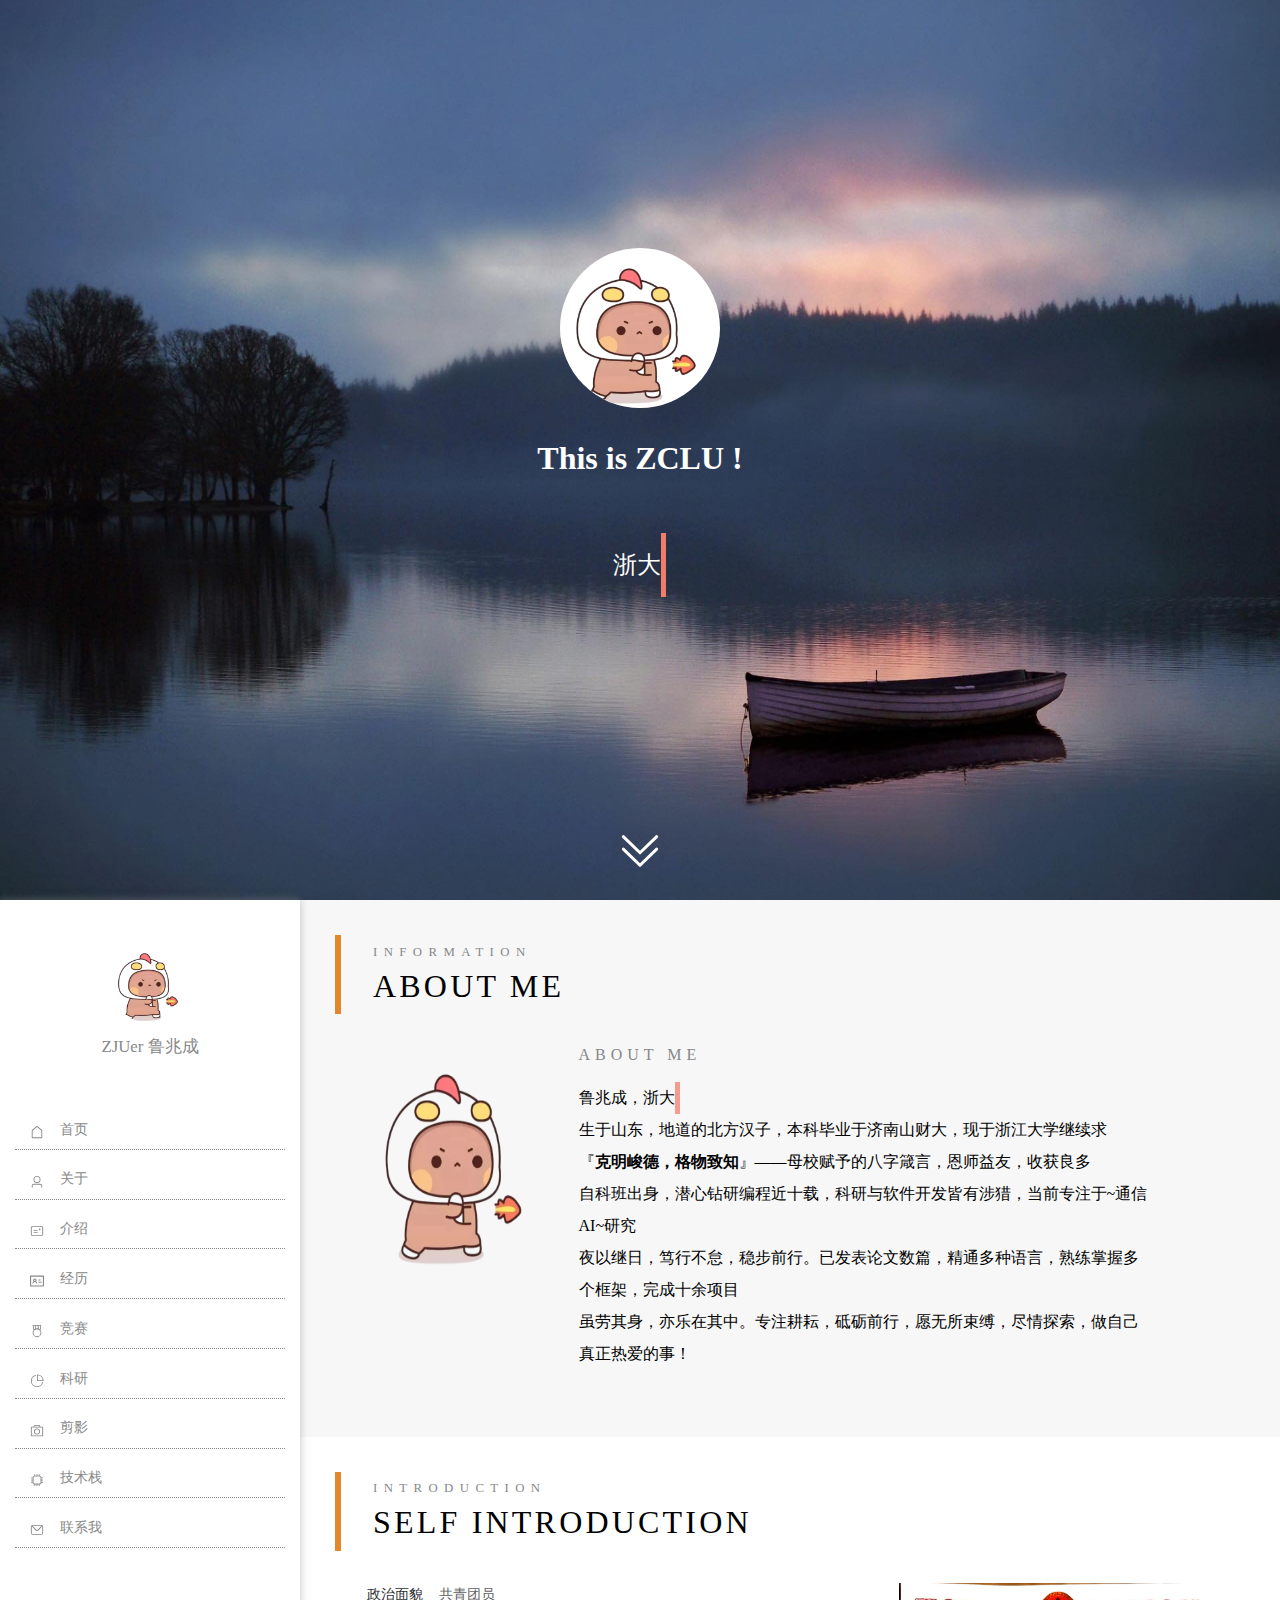
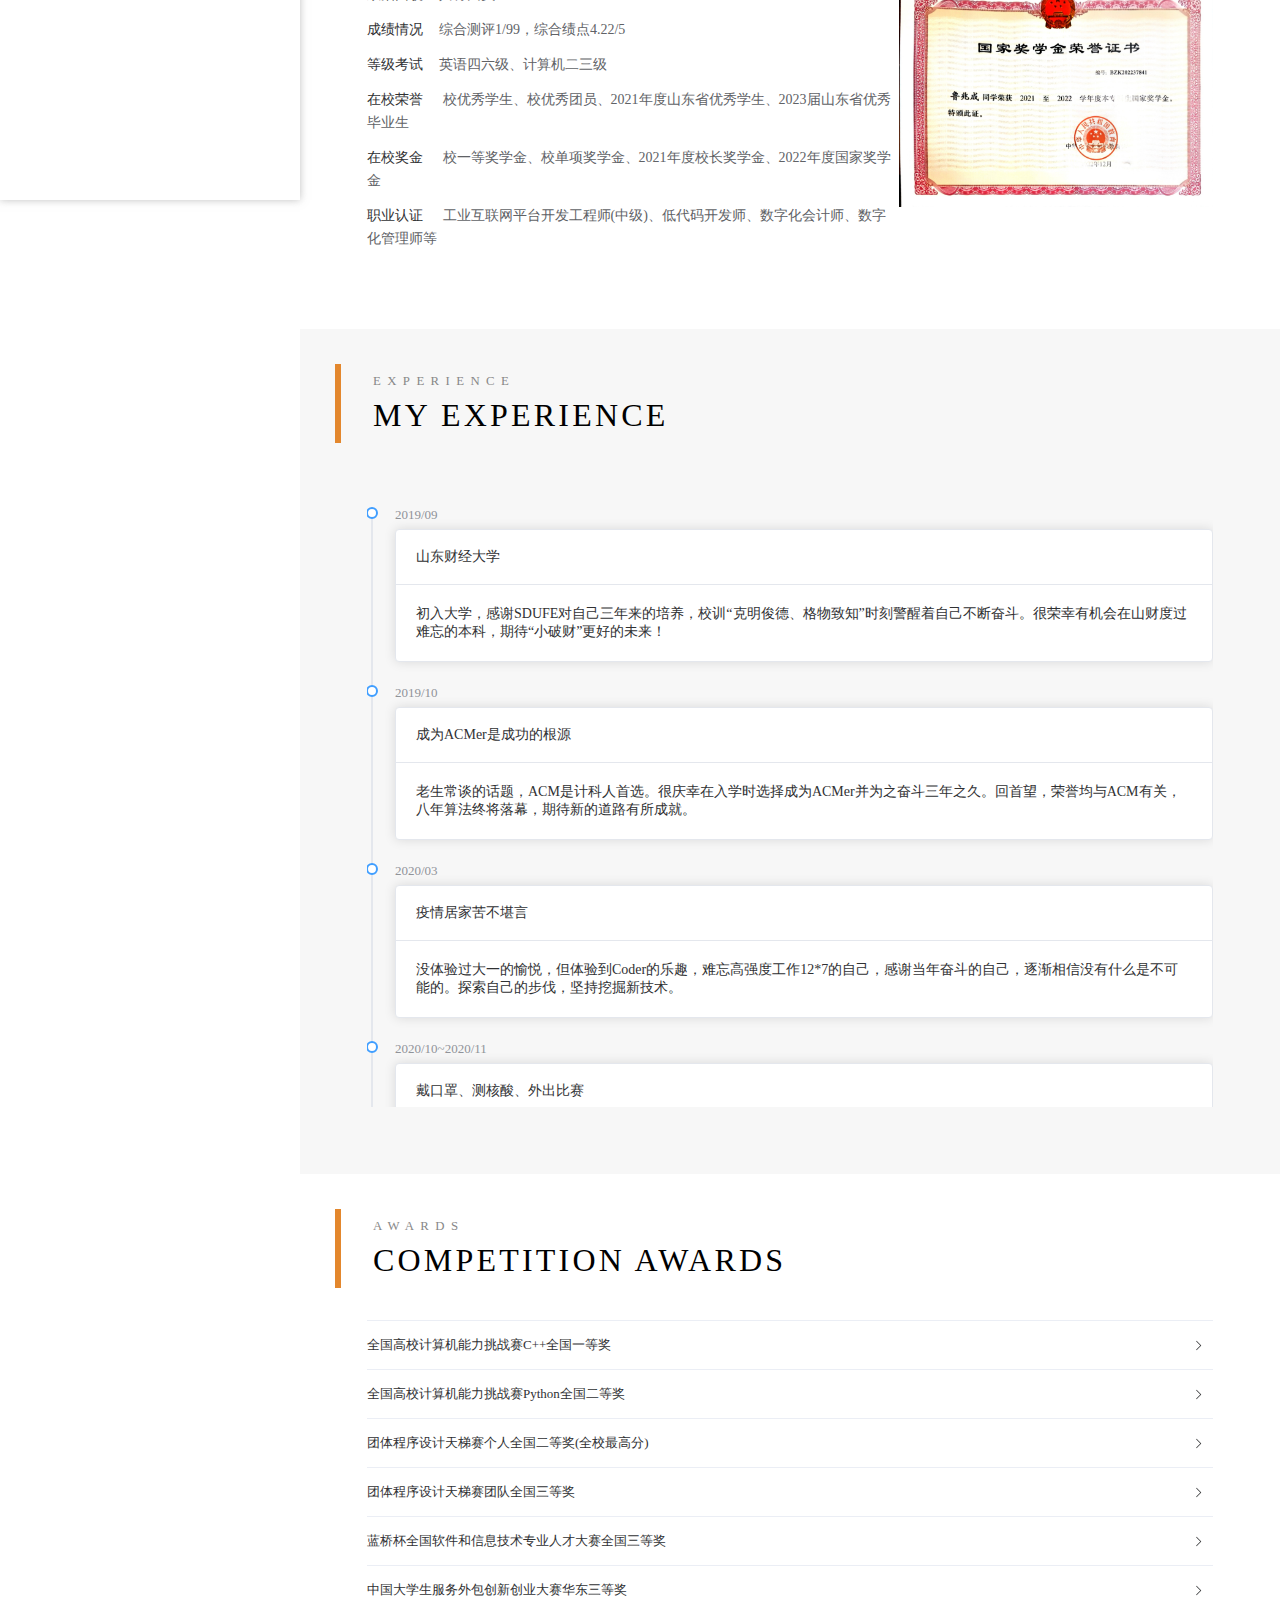
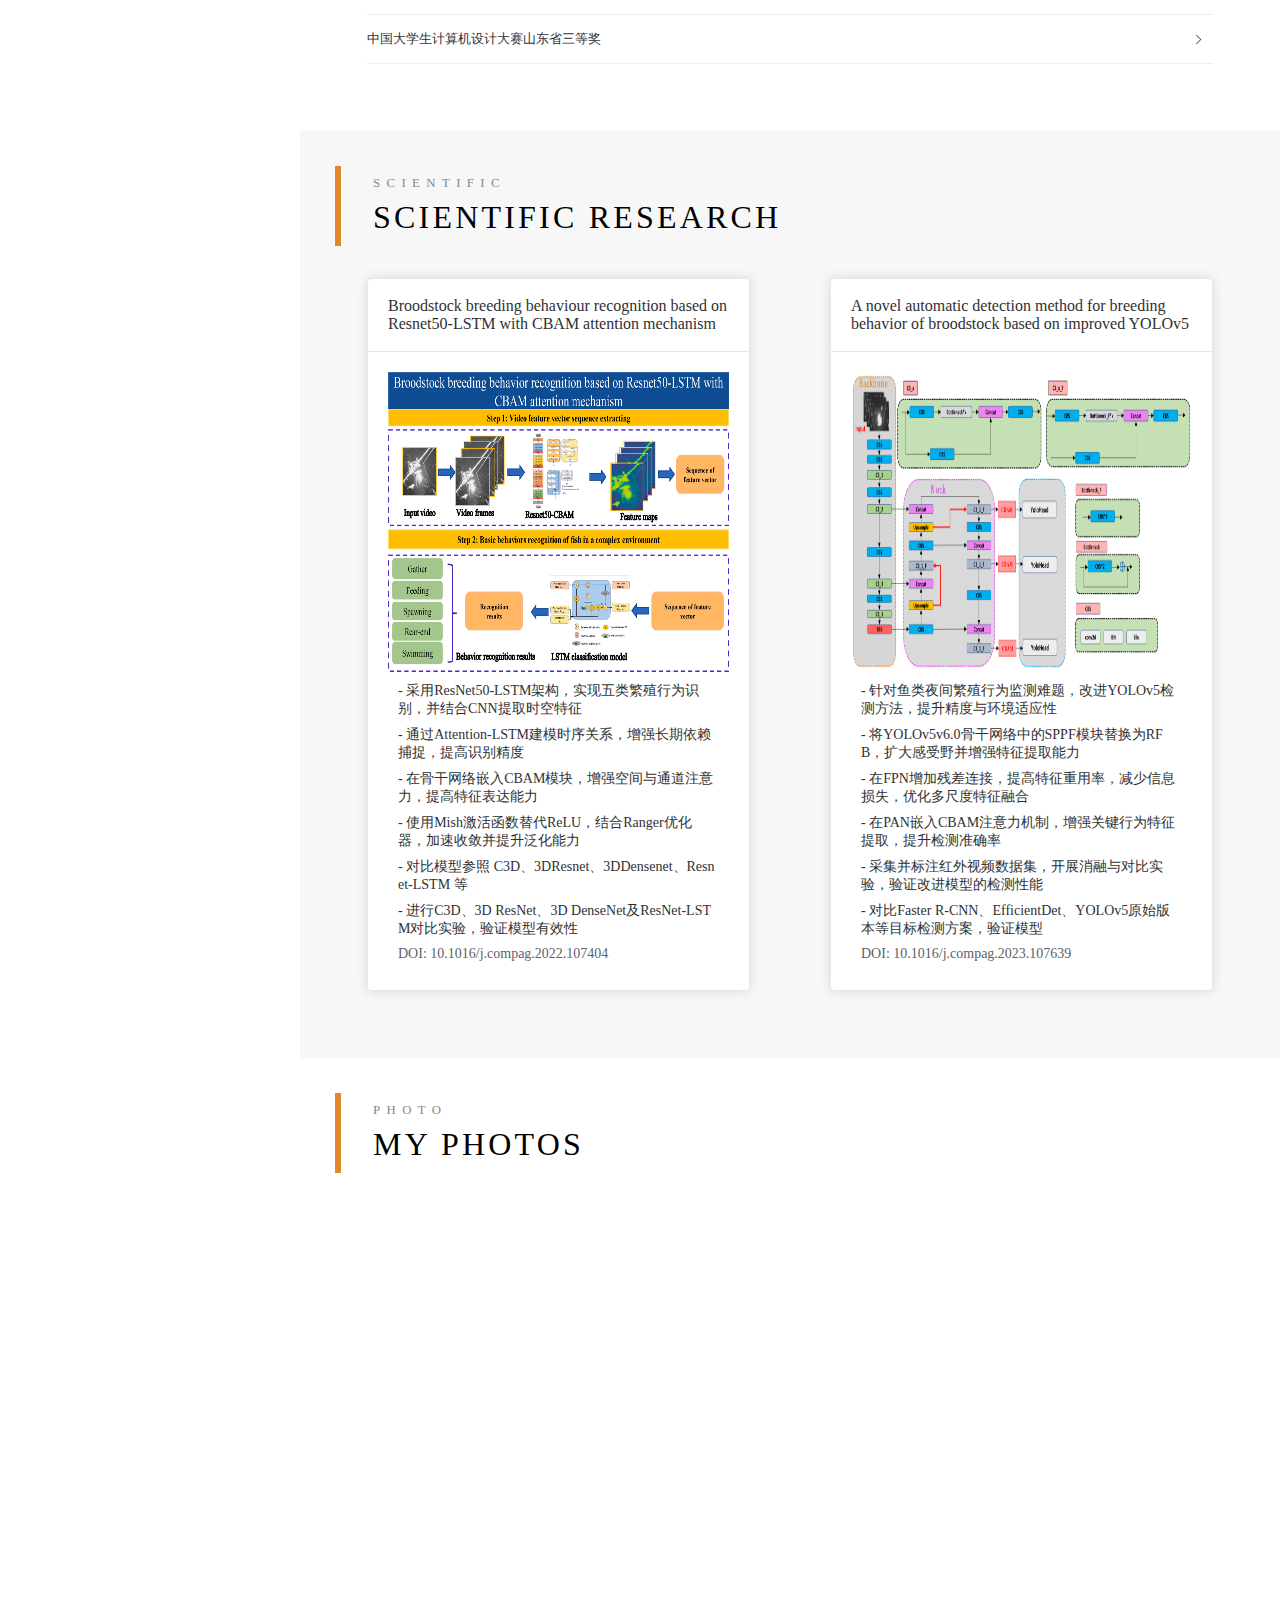
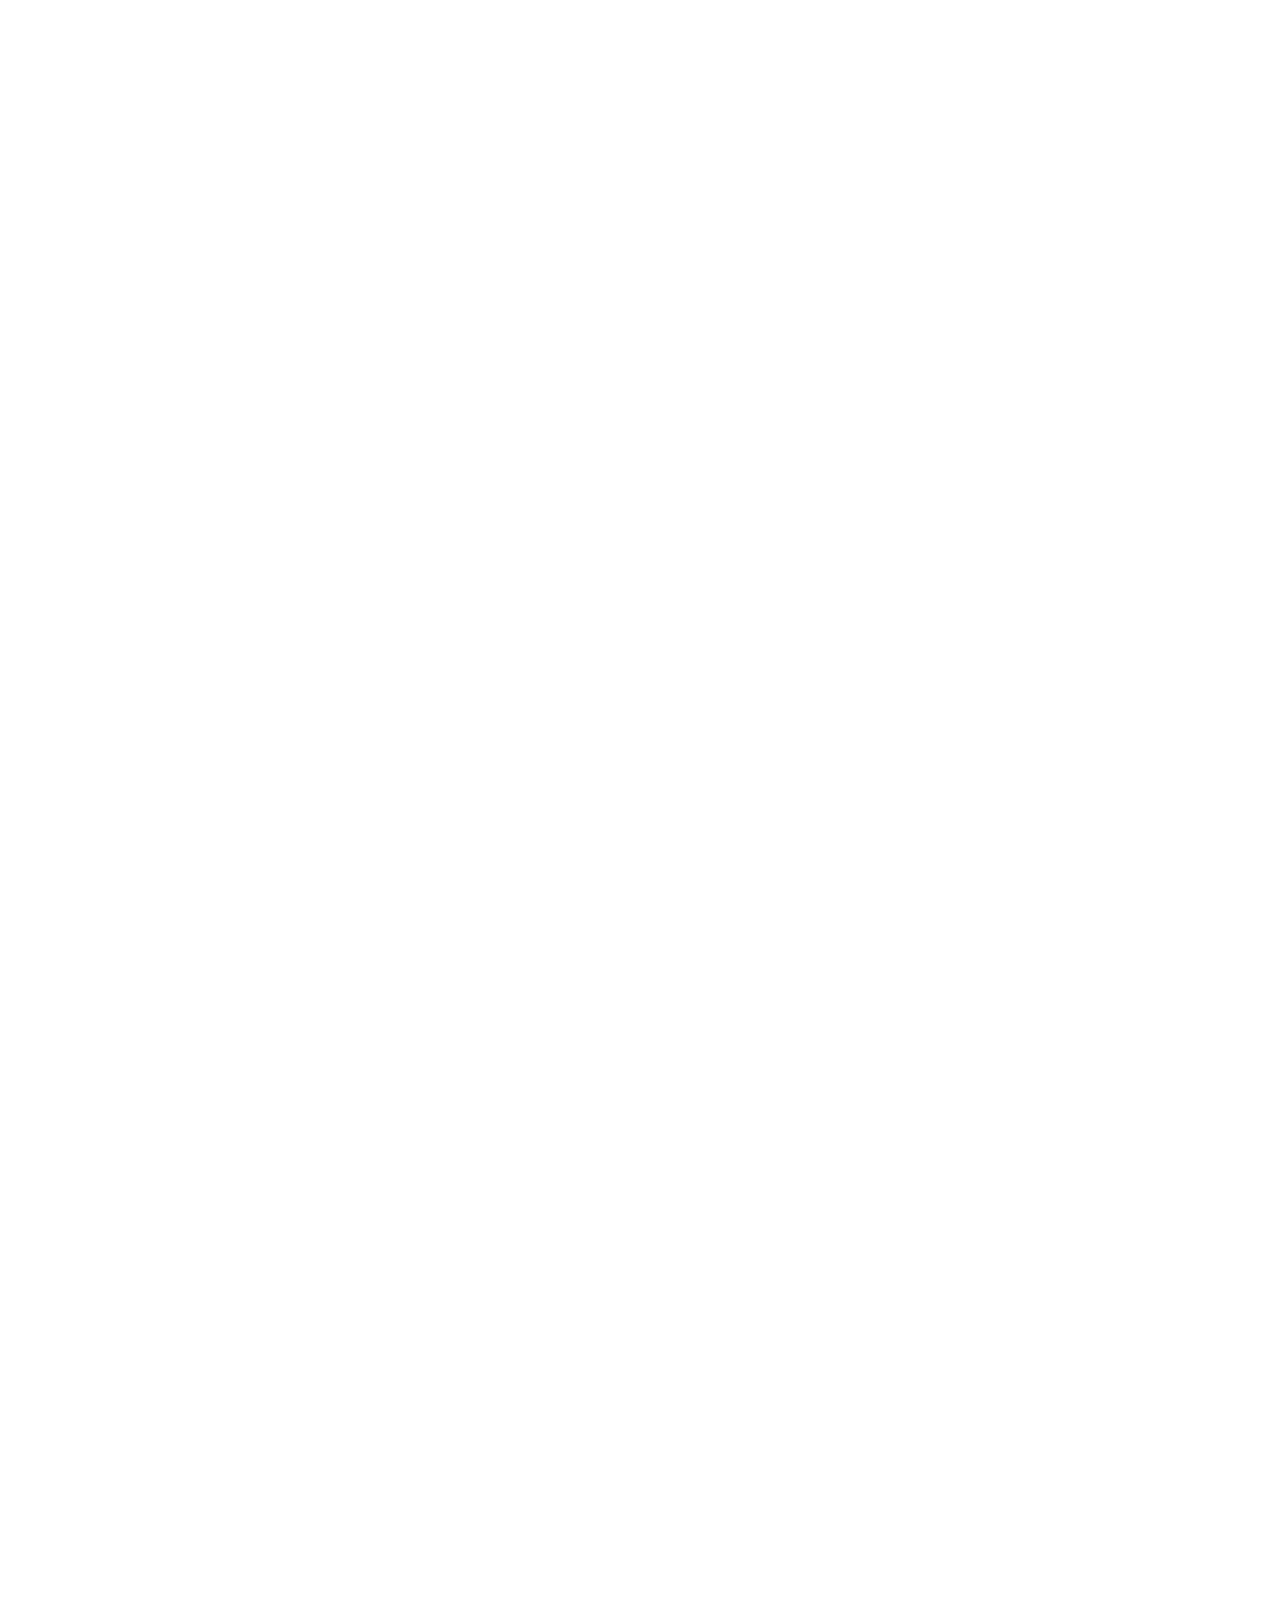
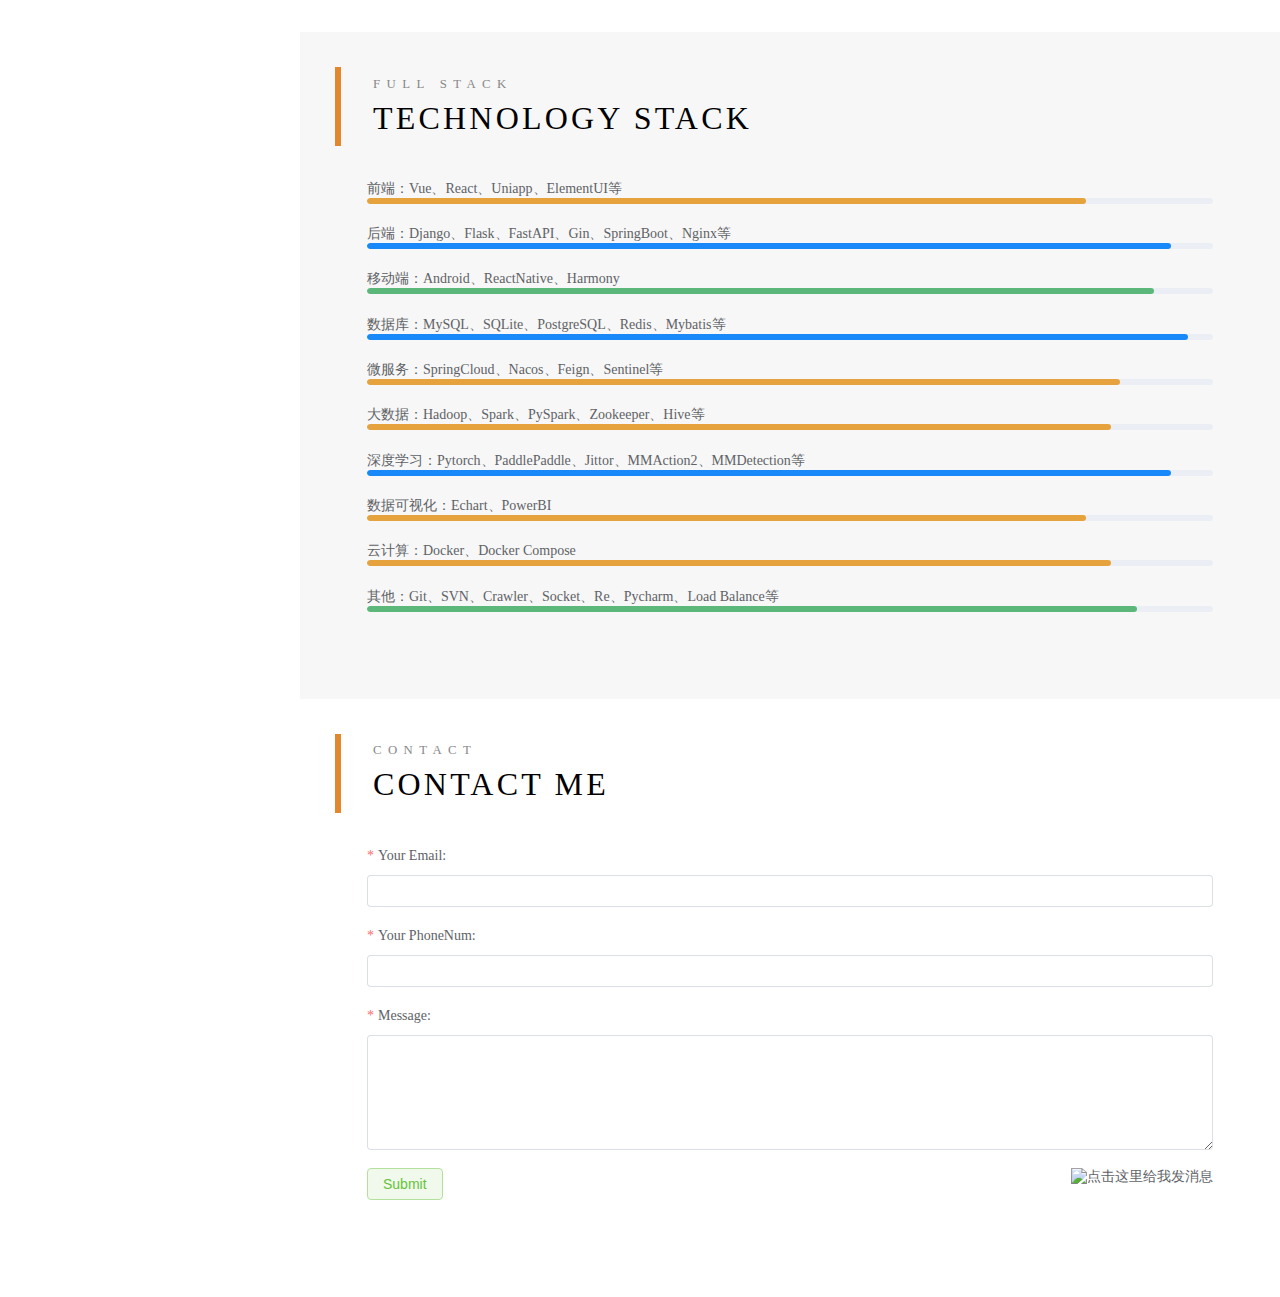
==== commit bf233e29: "update homepage" ====
--- a/index.html
+++ b/index.html
@@ -1,407 +1,15 @@
-
-
 <!DOCTYPE html>
-<html lang="zh-CN" data-default-color-scheme=auto>
-
-
-
-<head>
-  <meta charset="UTF-8">
-  <link rel="apple-touch-icon" sizes="76x76" href="/img/fluid.png">
-  <link rel="icon" href="/img/fluid.png">
-  <meta name="viewport" content="width=device-width, initial-scale=1.0, maximum-scale=5.0, shrink-to-fit=no">
-  <meta http-equiv="x-ua-compatible" content="ie=edge">
-  
-  <meta name="theme-color" content="#2f4154">
-  <meta name="author" content="Zhaocheng Lu">
-  <meta name="keywords" content="">
-  
-    <meta property="og:type" content="website">
-<meta property="og:title" content="zclu&#39;s Blog">
-<meta property="og:url" content="http://example.com/index.html">
-<meta property="og:site_name" content="zclu&#39;s Blog">
-<meta property="og:locale" content="zh_CN">
-<meta property="article:author" content="Zhaocheng Lu">
-<meta name="twitter:card" content="summary_large_image">
-  
-  
-  
-  <title>zclu&#39;s Blog</title>
-
-  <link  rel="stylesheet" href="https://lib.baomitu.com/twitter-bootstrap/4.6.1/css/bootstrap.min.css" />
-
-
-
-
-
-<!-- 主题依赖的图标库，不要自行修改 -->
-<!-- Do not modify the link that theme dependent icons -->
-
-<link rel="stylesheet" href="//at.alicdn.com/t/font_1749284_hj8rtnfg7um.css">
-
-
-
-<link rel="stylesheet" href="//at.alicdn.com/t/font_1736178_lbnruvf0jn.css">
-
-
-<link  rel="stylesheet" href="/css/main.css" />
-
-
-  <link id="highlight-css" rel="stylesheet" href="/css/highlight.css" />
-  
-    <link id="highlight-css-dark" rel="stylesheet" href="/css/highlight-dark.css" />
-  
-
-
-
-
-  <script id="fluid-configs">
-    var Fluid = window.Fluid || {};
-    Fluid.ctx = Object.assign({}, Fluid.ctx)
-    var CONFIG = {"hostname":"example.com","root":"/","version":"1.9.7","typing":{"enable":true,"typeSpeed":70,"cursorChar":"_","loop":false,"scope":[]},"anchorjs":{"enable":true,"element":"h1,h2,h3,h4,h5,h6","placement":"left","visible":"hover","icon":""},"progressbar":{"enable":true,"height_px":3,"color":"#29d","options":{"showSpinner":false,"trickleSpeed":100}},"code_language":{"enable":true,"default":"TEXT"},"copy_btn":true,"image_caption":{"enable":true},"image_zoom":{"enable":true,"img_url_replace":["",""]},"toc":{"enable":true,"placement":"right","headingSelector":"h1,h2,h3,h4,h5,h6","collapseDepth":0},"lazyload":{"enable":true,"loading_img":"/img/loading.gif","onlypost":false,"offset_factor":2},"web_analytics":{"enable":false,"follow_dnt":true,"baidu":null,"google":{"measurement_id":null},"tencent":{"sid":null,"cid":null},"woyaola":null,"cnzz":null,"leancloud":{"app_id":null,"app_key":null,"server_url":null,"path":"window.location.pathname","ignore_local":false}},"search_path":"/local-search.xml","include_content_in_search":true};
-
-    if (CONFIG.web_analytics.follow_dnt) {
-      var dntVal = navigator.doNotTrack || window.doNotTrack || navigator.msDoNotTrack;
-      Fluid.ctx.dnt = dntVal && (dntVal.startsWith('1') || dntVal.startsWith('yes') || dntVal.startsWith('on'));
-    }
-  </script>
-  <script  src="/js/utils.js" ></script>
-  <script  src="/js/color-schema.js" ></script>
-  
-
-
-  
-<meta name="generator" content="Hexo 7.1.1"></head>
-
-
-<body>
-  
-
-  <header>
+<html lang="en">
+  <head>
+    <meta charset="UTF-8">
+    <link rel="icon" href="./favicon.ico">
+    <meta name="viewport" content="width=device-width, initial-scale=1.0">
+    <title>ZJUer 鲁兆成</title>
+    <script type="module" crossorigin src="./assets/index-969f5dfe.js"></script>
+    <link rel="stylesheet" href="./assets/index-1d36690d.css">
+  </head>
+  <body>
+    <div id="app"></div>
     
-
-<div class="header-inner" style="height: 100vh;">
-  <nav id="navbar" class="navbar fixed-top  navbar-expand-lg navbar-dark scrolling-navbar">
-  <div class="container">
-    <a class="navbar-brand" href="/">
-      <strong>Fluid</strong>
-    </a>
-
-    <button id="navbar-toggler-btn" class="navbar-toggler" type="button" data-toggle="collapse"
-            data-target="#navbarSupportedContent"
-            aria-controls="navbarSupportedContent" aria-expanded="false" aria-label="Toggle navigation">
-      <div class="animated-icon"><span></span><span></span><span></span></div>
-    </button>
-
-    <!-- Collapsible content -->
-    <div class="collapse navbar-collapse" id="navbarSupportedContent">
-      <ul class="navbar-nav ml-auto text-center">
-        
-          
-          
-          
-          
-            <li class="nav-item">
-              <a class="nav-link" href="/" target="_self">
-                <i class="iconfont icon-home-fill"></i>
-                <span>首页</span>
-              </a>
-            </li>
-          
-        
-          
-          
-          
-          
-            <li class="nav-item">
-              <a class="nav-link" href="/archives/" target="_self">
-                <i class="iconfont icon-archive-fill"></i>
-                <span>归档</span>
-              </a>
-            </li>
-          
-        
-          
-          
-          
-          
-            <li class="nav-item">
-              <a class="nav-link" href="/categories/" target="_self">
-                <i class="iconfont icon-category-fill"></i>
-                <span>分类</span>
-              </a>
-            </li>
-          
-        
-          
-          
-          
-          
-            <li class="nav-item">
-              <a class="nav-link" href="/tags/" target="_self">
-                <i class="iconfont icon-tags-fill"></i>
-                <span>标签</span>
-              </a>
-            </li>
-          
-        
-          
-          
-          
-          
-            <li class="nav-item">
-              <a class="nav-link" href="/about/" target="_self">
-                <i class="iconfont icon-user-fill"></i>
-                <span>关于</span>
-              </a>
-            </li>
-          
-        
-        
-          <li class="nav-item" id="search-btn">
-            <a class="nav-link" target="_self" href="javascript:;" data-toggle="modal" data-target="#modalSearch" aria-label="Search">
-              <i class="iconfont icon-search"></i>
-            </a>
-          </li>
-          
-        
-        
-          <li class="nav-item" id="color-toggle-btn">
-            <a class="nav-link" target="_self" href="javascript:;" aria-label="Color Toggle">
-              <i class="iconfont icon-dark" id="color-toggle-icon"></i>
-            </a>
-          </li>
-        
-      </ul>
-    </div>
-  </div>
-</nav>
-
-  
-
-<div id="banner" class="banner" parallax=true
-     style="background: url('/img/default.png') no-repeat center center; background-size: cover;">
-  <div class="full-bg-img">
-    <div class="mask flex-center" style="background-color: rgba(0, 0, 0, 0.3)">
-      <div class="banner-text text-center fade-in-up">
-        <div class="h2">
-          
-            <span id="subtitle" data-typed-text="今日任务：熬夜(1/1)"></span>
-          
-        </div>
-
-        
-      </div>
-
-      
-        <div class="scroll-down-bar">
-          <i class="iconfont icon-arrowdown"></i>
-        </div>
-      
-    </div>
-  </div>
-</div>
-
-</div>
-
-  </header>
-
-  <main>
-    
-      <div class="container nopadding-x-md">
-        <div id="board"
-          style="margin-top: 0">
-          
-          <div class="container">
-            <div class="row">
-              <div class="col-12 col-md-10 m-auto">
-                
-
-
-  <div class="row mx-auto index-card">
-    
-    
-    <article class="col-12 col-md-12 mx-auto index-info">
-      <h2 class="index-header">
-        
-        <a href="/2024/02/27/first-article/" target="_self">
-          first-article
-        </a>
-      </h2>
-
-      
-      <a class="index-excerpt index-excerpt__noimg" href="/2024/02/27/first-article/" target="_self">
-        <div>
-          
-        </div>
-      </a>
-
-      <div class="index-btm post-metas">
-        
-          <div class="post-meta mr-3">
-            <i class="iconfont icon-date"></i>
-            <time datetime="2024-02-27 21:02" pubdate>
-              2024-02-27
-            </time>
-          </div>
-        
-        
-        
-      </div>
-    </article>
-  </div>
-
-  <div class="row mx-auto index-card">
-    
-    
-    <article class="col-12 col-md-12 mx-auto index-info">
-      <h2 class="index-header">
-        
-        <a href="/2024/02/27/hello-world/" target="_self">
-          Hello World
-        </a>
-      </h2>
-
-      
-      <a class="index-excerpt index-excerpt__noimg" href="/2024/02/27/hello-world/" target="_self">
-        <div>
-          Welcome to Hexo! This is your very first post. Check documentation for more info. If you get any problems when using Hexo, you can find the answer in troubleshooting or you can ask me on GitHub. Quick
-        </div>
-      </a>
-
-      <div class="index-btm post-metas">
-        
-          <div class="post-meta mr-3">
-            <i class="iconfont icon-date"></i>
-            <time datetime="2024-02-27 17:43" pubdate>
-              2024-02-27
-            </time>
-          </div>
-        
-        
-        
-      </div>
-    </article>
-  </div>
-
-
-
-
-
-              </div>
-            </div>
-          </div>
-        </div>
-      </div>
-    
-
-    
-      <a id="scroll-top-button" aria-label="TOP" href="#" role="button">
-        <i class="iconfont icon-arrowup" aria-hidden="true"></i>
-      </a>
-    
-
-    
-      <div class="modal fade" id="modalSearch" tabindex="-1" role="dialog" aria-labelledby="ModalLabel"
-     aria-hidden="true">
-  <div class="modal-dialog modal-dialog-scrollable modal-lg" role="document">
-    <div class="modal-content">
-      <div class="modal-header text-center">
-        <h4 class="modal-title w-100 font-weight-bold">搜索</h4>
-        <button type="button" id="local-search-close" class="close" data-dismiss="modal" aria-label="Close">
-          <span aria-hidden="true">&times;</span>
-        </button>
-      </div>
-      <div class="modal-body mx-3">
-        <div class="md-form mb-5">
-          <input type="text" id="local-search-input" class="form-control validate">
-          <label data-error="x" data-success="v" for="local-search-input">关键词</label>
-        </div>
-        <div class="list-group" id="local-search-result"></div>
-      </div>
-    </div>
-  </div>
-</div>
-
-    
-
-    
-  </main>
-
-  <footer>
-    <div class="footer-inner">
-  
-    <div class="footer-content">
-       <a href="https://hexo.io" target="_blank" rel="nofollow noopener"><span>Hexo</span></a> <i class="iconfont icon-love"></i> <a href="https://github.com/fluid-dev/hexo-theme-fluid" target="_blank" rel="nofollow noopener"><span>Fluid</span></a> 
-    </div>
-  
-  
-  
-  
-</div>
-
-  </footer>
-
-  <!-- Scripts -->
-  
-  <script  src="https://lib.baomitu.com/nprogress/0.2.0/nprogress.min.js" ></script>
-  <link  rel="stylesheet" href="https://lib.baomitu.com/nprogress/0.2.0/nprogress.min.css" />
-
-  <script>
-    NProgress.configure({"showSpinner":false,"trickleSpeed":100})
-    NProgress.start()
-    window.addEventListener('load', function() {
-      NProgress.done();
-    })
-  </script>
-
-
-<script  src="https://lib.baomitu.com/jquery/3.6.4/jquery.min.js" ></script>
-<script  src="https://lib.baomitu.com/twitter-bootstrap/4.6.1/js/bootstrap.min.js" ></script>
-<script  src="/js/events.js" ></script>
-<script  src="/js/plugins.js" ></script>
-
-
-  <script  src="https://lib.baomitu.com/typed.js/2.0.12/typed.min.js" ></script>
-  <script>
-    (function (window, document) {
-      var typing = Fluid.plugins.typing;
-      var subtitle = document.getElementById('subtitle');
-      if (!subtitle || !typing) {
-        return;
-      }
-      var text = subtitle.getAttribute('data-typed-text');
-      
-        typing(text);
-      
-    })(window, document);
-  </script>
-
-
-
-
-  
-    <script  src="/js/img-lazyload.js" ></script>
-  
-
-
-
-
-  <script  src="/js/local-search.js" ></script>
-
-
-
-
-
-<!-- 主题的启动项，将它保持在最底部 -->
-<!-- the boot of the theme, keep it at the bottom -->
-<script  src="/js/boot.js" ></script>
-
-
-  
-
-  <noscript>
-    <div class="noscript-warning">博客在允许 JavaScript 运行的环境下浏览效果更佳</div>
-  </noscript>
-</body>
+  </body>
 </html>
--- a/assets/index-1d36690d.css
+++ b/assets/index-1d36690d.css
@@ -0,0 +1 @@
+@charset "UTF-8";:root{--el-color-white:#ffffff;--el-color-black:#000000;--el-color-primary-rgb:64,158,255;--el-color-success-rgb:103,194,58;--el-color-warning-rgb:230,162,60;--el-color-danger-rgb:245,108,108;--el-color-error-rgb:245,108,108;--el-color-info-rgb:144,147,153;--el-font-size-extra-large:20px;--el-font-size-large:18px;--el-font-size-medium:16px;--el-font-size-base:14px;--el-font-size-small:13px;--el-font-size-extra-small:12px;--el-font-family:"Helvetica Neue",Helvetica,"PingFang SC","Hiragino Sans GB","Microsoft YaHei","微软雅黑",Arial,sans-serif;--el-font-weight-primary:500;--el-font-line-height-primary:24px;--el-index-normal:1;--el-index-top:1000;--el-index-popper:2000;--el-border-radius-base:4px;--el-border-radius-small:2px;--el-border-radius-round:20px;--el-border-radius-circle:100%;--el-transition-duration:.3s;--el-transition-duration-fast:.2s;--el-transition-function-ease-in-out-bezier:cubic-bezier(.645, .045, .355, 1);--el-transition-function-fast-bezier:cubic-bezier(.23, 1, .32, 1);--el-transition-all:all var(--el-transition-duration) var(--el-transition-function-ease-in-out-bezier);--el-transition-fade:opacity var(--el-transition-duration) var(--el-transition-function-fast-bezier);--el-transition-md-fade:transform var(--el-transition-duration) var(--el-transition-function-fast-bezier),opacity var(--el-transition-duration) var(--el-transition-function-fast-bezier);--el-transition-fade-linear:opacity var(--el-transition-duration-fast) linear;--el-transition-border:border-color var(--el-transition-duration-fast) var(--el-transition-function-ease-in-out-bezier);--el-transition-box-shadow:box-shadow var(--el-transition-duration-fast) var(--el-transition-function-ease-in-out-bezier);--el-transition-color:color var(--el-transition-duration-fast) var(--el-transition-function-ease-in-out-bezier);--el-component-size-large:40px;--el-component-size:32px;--el-component-size-small:24px}:root{color-scheme:light;--el-color-white:#ffffff;--el-color-black:#000000;--el-color-primary:#409eff;--el-color-primary-light-3:#79bbff;--el-color-primary-light-5:#a0cfff;--el-color-primary-light-7:#c6e2ff;--el-color-primary-light-8:#d9ecff;--el-color-primary-light-9:#ecf5ff;--el-color-primary-dark-2:#337ecc;--el-color-success:#67c23a;--el-color-success-light-3:#95d475;--el-color-success-light-5:#b3e19d;--el-color-success-light-7:#d1edc4;--el-color-success-light-8:#e1f3d8;--el-color-success-light-9:#f0f9eb;--el-color-success-dark-2:#529b2e;--el-color-warning:#e6a23c;--el-color-warning-light-3:#eebe77;--el-color-warning-light-5:#f3d19e;--el-color-warning-light-7:#f8e3c5;--el-color-warning-light-8:#faecd8;--el-color-warning-light-9:#fdf6ec;--el-color-warning-dark-2:#b88230;--el-color-danger:#f56c6c;--el-color-danger-light-3:#f89898;--el-color-danger-light-5:#fab6b6;--el-color-danger-light-7:#fcd3d3;--el-color-danger-light-8:#fde2e2;--el-color-danger-light-9:#fef0f0;--el-color-danger-dark-2:#c45656;--el-color-error:#f56c6c;--el-color-error-light-3:#f89898;--el-color-error-light-5:#fab6b6;--el-color-error-light-7:#fcd3d3;--el-color-error-light-8:#fde2e2;--el-color-error-light-9:#fef0f0;--el-color-error-dark-2:#c45656;--el-color-info:#909399;--el-color-info-light-3:#b1b3b8;--el-color-info-light-5:#c8c9cc;--el-color-info-light-7:#dedfe0;--el-color-info-light-8:#e9e9eb;--el-color-info-light-9:#f4f4f5;--el-color-info-dark-2:#73767a;--el-bg-color:#ffffff;--el-bg-color-page:#f2f3f5;--el-bg-color-overlay:#ffffff;--el-text-color-primary:#303133;--el-text-color-regular:#606266;--el-text-color-secondary:#909399;--el-text-color-placeholder:#a8abb2;--el-text-color-disabled:#c0c4cc;--el-border-color:#dcdfe6;--el-border-color-light:#e4e7ed;--el-border-color-lighter:#ebeef5;--el-border-color-extra-light:#f2f6fc;--el-border-color-dark:#d4d7de;--el-border-color-darker:#cdd0d6;--el-fill-color:#f0f2f5;--el-fill-color-light:#f5f7fa;--el-fill-color-lighter:#fafafa;--el-fill-color-extra-light:#fafcff;--el-fill-color-dark:#ebedf0;--el-fill-color-darker:#e6e8eb;--el-fill-color-blank:#ffffff;--el-box-shadow:0px 12px 32px 4px rgba(0, 0, 0, .04),0px 8px 20px rgba(0, 0, 0, .08);--el-box-shadow-light:0px 0px 12px rgba(0, 0, 0, .12);--el-box-shadow-lighter:0px 0px 6px rgba(0, 0, 0, .12);--el-box-shadow-dark:0px 16px 48px 16px rgba(0, 0, 0, .08),0px 12px 32px rgba(0, 0, 0, .12),0px 8px 16px -8px rgba(0, 0, 0, .16);--el-disabled-bg-color:var(--el-fill-color-light);--el-disabled-text-color:var(--el-text-color-placeholder);--el-disabled-border-color:var(--el-border-color-light);--el-overlay-color:rgba(0, 0, 0, .8);--el-overlay-color-light:rgba(0, 0, 0, .7);--el-overlay-color-lighter:rgba(0, 0, 0, .5);--el-mask-color:rgba(255, 255, 255, .9);--el-mask-color-extra-light:rgba(255, 255, 255, .3);--el-border-width:1px;--el-border-style:solid;--el-border-color-hover:var(--el-text-color-disabled);--el-border:var(--el-border-width) var(--el-border-style) var(--el-border-color);--el-svg-monochrome-grey:var(--el-border-color)}.fade-in-linear-enter-active,.fade-in-linear-leave-active{transition:var(--el-transition-fade-linear)}.fade-in-linear-enter-from,.fade-in-linear-leave-to{opacity:0}.el-fade-in-linear-enter-active,.el-fade-in-linear-leave-active{transition:var(--el-transition-fade-linear)}.el-fade-in-linear-enter-from,.el-fade-in-linear-leave-to{opacity:0}.el-fade-in-enter-active,.el-fade-in-leave-active{transition:all var(--el-transition-duration) cubic-bezier(.55,0,.1,1)}.el-fade-in-enter-from,.el-fade-in-leave-active{opacity:0}.el-zoom-in-center-enter-active,.el-zoom-in-center-leave-active{transition:all var(--el-transition-duration) cubic-bezier(.55,0,.1,1)}.el-zoom-in-center-enter-from,.el-zoom-in-center-leave-active{opacity:0;transform:scaleX(0)}.el-zoom-in-top-enter-active,.el-zoom-in-top-leave-active{opacity:1;transform:scaleY(1);transition:var(--el-transition-md-fade);transform-origin:center top}.el-zoom-in-top-enter-active[data-popper-placement^=top],.el-zoom-in-top-leave-active[data-popper-placement^=top]{transform-origin:center bottom}.el-zoom-in-top-enter-from,.el-zoom-in-top-leave-active{opacity:0;transform:scaleY(0)}.el-zoom-in-bottom-enter-active,.el-zoom-in-bottom-leave-active{opacity:1;transform:scaleY(1);transition:var(--el-transition-md-fade);transform-origin:center bottom}.el-zoom-in-bottom-enter-from,.el-zoom-in-bottom-leave-active{opacity:0;transform:scaleY(0)}.el-zoom-in-left-enter-active,.el-zoom-in-left-leave-active{opacity:1;transform:scale(1);transition:var(--el-transition-md-fade);transform-origin:top left}.el-zoom-in-left-enter-from,.el-zoom-in-left-leave-active{opacity:0;transform:scale(.45)}.collapse-transition{transition:var(--el-transition-duration) height ease-in-out,var(--el-transition-duration) padding-top ease-in-out,var(--el-transition-duration) padding-bottom ease-in-out}.el-collapse-transition-enter-active,.el-collapse-transition-leave-active{transition:var(--el-transition-duration) max-height ease-in-out,var(--el-transition-duration) padding-top ease-in-out,var(--el-transition-duration) padding-bottom ease-in-out}.horizontal-collapse-transition{transition:var(--el-transition-duration) width ease-in-out,var(--el-transition-duration) padding-left ease-in-out,var(--el-transition-duration) padding-right ease-in-out}.el-list-enter-active,.el-list-leave-active{transition:all 1s}.el-list-enter-from,.el-list-leave-to{opacity:0;transform:translateY(-30px)}.el-list-leave-active{position:absolute!important}.el-opacity-transition{transition:opacity var(--el-transition-duration) cubic-bezier(.55,0,.1,1)}.el-icon-loading{-webkit-animation:rotating 2s linear infinite;animation:rotating 2s linear infinite}.el-icon--right{margin-left:5px}.el-icon--left{margin-right:5px}@-webkit-keyframes rotating{0%{transform:rotate(0)}to{transform:rotate(360deg)}}@keyframes rotating{0%{transform:rotate(0)}to{transform:rotate(360deg)}}.el-icon{--color:inherit;height:1em;width:1em;line-height:1em;display:inline-flex;justify-content:center;align-items:center;position:relative;fill:currentColor;color:var(--color);font-size:inherit}.el-icon.is-loading{-webkit-animation:rotating 2s linear infinite;animation:rotating 2s linear infinite}.el-icon svg{height:1em;width:1em}.el-affix--fixed{position:fixed}.el-alert{--el-alert-padding:8px 16px;--el-alert-border-radius-base:var(--el-border-radius-base);--el-alert-title-font-size:13px;--el-alert-description-font-size:12px;--el-alert-close-font-size:12px;--el-alert-close-customed-font-size:13px;--el-alert-icon-size:16px;--el-alert-icon-large-size:28px;width:100%;padding:var(--el-alert-padding);margin:0;box-sizing:border-box;border-radius:var(--el-alert-border-radius-base);position:relative;background-color:var(--el-color-white);overflow:hidden;opacity:1;display:flex;align-items:center;transition:opacity var(--el-transition-duration-fast)}.el-alert.is-light .el-alert__close-btn{color:var(--el-text-color-placeholder)}.el-alert.is-dark .el-alert__close-btn,.el-alert.is-dark .el-alert__description{color:var(--el-color-white)}.el-alert.is-center{justify-content:center}.el-alert--success{--el-alert-bg-color:var(--el-color-success-light-9)}.el-alert--success.is-light{background-color:var(--el-alert-bg-color);color:var(--el-color-success)}.el-alert--success.is-light .el-alert__description{color:var(--el-color-success)}.el-alert--success.is-dark{background-color:var(--el-color-success);color:var(--el-color-white)}.el-alert--info{--el-alert-bg-color:var(--el-color-info-light-9)}.el-alert--info.is-light{background-color:var(--el-alert-bg-color);color:var(--el-color-info)}.el-alert--info.is-light .el-alert__description{color:var(--el-color-info)}.el-alert--info.is-dark{background-color:var(--el-color-info);color:var(--el-color-white)}.el-alert--warning{--el-alert-bg-color:var(--el-color-warning-light-9)}.el-alert--warning.is-light{background-color:var(--el-alert-bg-color);color:var(--el-color-warning)}.el-alert--warning.is-light .el-alert__description{color:var(--el-color-warning)}.el-alert--warning.is-dark{background-color:var(--el-color-warning);color:var(--el-color-white)}.el-alert--error{--el-alert-bg-color:var(--el-color-error-light-9)}.el-alert--error.is-light{background-color:var(--el-alert-bg-color);color:var(--el-color-error)}.el-alert--error.is-light .el-alert__description{color:var(--el-color-error)}.el-alert--error.is-dark{background-color:var(--el-color-error);color:var(--el-color-white)}.el-alert__content{display:table-cell;padding:0 8px}.el-alert .el-alert__icon{font-size:var(--el-alert-icon-size);width:var(--el-alert-icon-size)}.el-alert .el-alert__icon.is-big{font-size:var(--el-alert-icon-large-size);width:var(--el-alert-icon-large-size)}.el-alert__title{font-size:var(--el-alert-title-font-size);line-height:18px;vertical-align:text-top}.el-alert__title.is-bold{font-weight:700}.el-alert .el-alert__description{font-size:var(--el-alert-description-font-size);margin:5px 0 0}.el-alert .el-alert__close-btn{font-size:var(--el-alert-close-font-size);opacity:1;position:absolute;top:12px;right:15px;cursor:pointer}.el-alert .el-alert__close-btn.is-customed{font-style:normal;font-size:var(--el-alert-close-customed-font-size);top:9px}.el-alert-fade-enter-from,.el-alert-fade-leave-active{opacity:0}.el-aside{overflow:auto;box-sizing:border-box;flex-shrink:0;width:var(--el-aside-width,300px)}.el-autocomplete{position:relative;display:inline-block}.el-autocomplete__popper.el-popper{background:var(--el-bg-color-overlay);border:1px solid var(--el-border-color-light);box-shadow:var(--el-box-shadow-light)}.el-autocomplete__popper.el-popper .el-popper__arrow:before{border:1px solid var(--el-border-color-light)}.el-autocomplete__popper.el-popper[data-popper-placement^=top] .el-popper__arrow:before{border-top-color:transparent;border-left-color:transparent}.el-autocomplete__popper.el-popper[data-popper-placement^=bottom] .el-popper__arrow:before{border-bottom-color:transparent;border-right-color:transparent}.el-autocomplete__popper.el-popper[data-popper-placement^=left] .el-popper__arrow:before{border-left-color:transparent;border-bottom-color:transparent}.el-autocomplete__popper.el-popper[data-popper-placement^=right] .el-popper__arrow:before{border-right-color:transparent;border-top-color:transparent}.el-autocomplete-suggestion{border-radius:var(--el-border-radius-base);box-sizing:border-box}.el-autocomplete-suggestion__wrap{max-height:280px;padding:10px 0;box-sizing:border-box}.el-autocomplete-suggestion__list{margin:0;padding:0}.el-autocomplete-suggestion li{padding:0 20px;margin:0;line-height:34px;cursor:pointer;color:var(--el-text-color-regular);font-size:var(--el-font-size-base);list-style:none;text-align:left;white-space:nowrap;overflow:hidden;text-overflow:ellipsis}.el-autocomplete-suggestion li:hover,.el-autocomplete-suggestion li.highlighted{background-color:var(--el-fill-color-light)}.el-autocomplete-suggestion li.divider{margin-top:6px;border-top:1px solid var(--el-color-black)}.el-autocomplete-suggestion li.divider:last-child{margin-bottom:-6px}.el-autocomplete-suggestion.is-loading li{text-align:center;height:100px;line-height:100px;font-size:20px;color:var(--el-text-color-secondary)}.el-autocomplete-suggestion.is-loading li:after{display:inline-block;content:"";height:100%;vertical-align:middle}.el-autocomplete-suggestion.is-loading li:hover{background-color:var(--el-bg-color-overlay)}.el-autocomplete-suggestion.is-loading .el-icon-loading{vertical-align:middle}.el-avatar{--el-avatar-text-color:var(--el-color-white);--el-avatar-bg-color:var(--el-text-color-disabled);--el-avatar-text-size:14px;--el-avatar-icon-size:18px;--el-avatar-border-radius:var(--el-border-radius-base);--el-avatar-size-large:56px;--el-avatar-size-small:24px;--el-avatar-size:40px;display:inline-flex;justify-content:center;align-items:center;box-sizing:border-box;text-align:center;overflow:hidden;color:var(--el-avatar-text-color);background:var(--el-avatar-bg-color);width:var(--el-avatar-size);height:var(--el-avatar-size);font-size:var(--el-avatar-text-size)}.el-avatar>img{display:block;height:100%}.el-avatar--circle{border-radius:50%}.el-avatar--square{border-radius:var(--el-avatar-border-radius)}.el-avatar--icon{font-size:var(--el-avatar-icon-size)}.el-avatar--small{--el-avatar-size:24px}.el-avatar--large{--el-avatar-size:56px}.el-backtop{--el-backtop-bg-color:var(--el-bg-color-overlay);--el-backtop-text-color:var(--el-color-primary);--el-backtop-hover-bg-color:var(--el-border-color-extra-light);position:fixed;background-color:var(--el-backtop-bg-color);width:40px;height:40px;border-radius:50%;color:var(--el-backtop-text-color);display:flex;align-items:center;justify-content:center;font-size:20px;box-shadow:var(--el-box-shadow-lighter);cursor:pointer;z-index:5}.el-backtop:hover{background-color:var(--el-backtop-hover-bg-color)}.el-backtop__icon{font-size:20px}.el-badge{--el-badge-bg-color:var(--el-color-danger);--el-badge-radius:10px;--el-badge-font-size:12px;--el-badge-padding:6px;--el-badge-size:18px;position:relative;vertical-align:middle;display:inline-block;width:-webkit-fit-content;width:-moz-fit-content;width:fit-content}.el-badge__content{background-color:var(--el-badge-bg-color);border-radius:var(--el-badge-radius);color:var(--el-color-white);display:inline-flex;justify-content:center;align-items:center;font-size:var(--el-badge-font-size);height:var(--el-badge-size);padding:0 var(--el-badge-padding);white-space:nowrap;border:1px solid var(--el-bg-color)}.el-badge__content.is-fixed{position:absolute;top:0;right:calc(1px + var(--el-badge-size)/ 2);transform:translateY(-50%) translate(100%);z-index:var(--el-index-normal)}.el-badge__content.is-fixed.is-dot{right:5px}.el-badge__content.is-dot{height:8px;width:8px;padding:0;right:0;border-radius:50%}.el-badge__content--primary{background-color:var(--el-color-primary)}.el-badge__content--success{background-color:var(--el-color-success)}.el-badge__content--warning{background-color:var(--el-color-warning)}.el-badge__content--info{background-color:var(--el-color-info)}.el-badge__content--danger{background-color:var(--el-color-danger)}.el-breadcrumb{font-size:14px;line-height:1}.el-breadcrumb:after,.el-breadcrumb:before{display:table;content:""}.el-breadcrumb:after{clear:both}.el-breadcrumb__separator{margin:0 9px;font-weight:700;color:var(--el-text-color-placeholder)}.el-breadcrumb__separator.el-icon{margin:0 6px;font-weight:400}.el-breadcrumb__separator.el-icon svg{vertical-align:middle}.el-breadcrumb__item{float:left;display:inline-flex;align-items:center}.el-breadcrumb__inner{color:var(--el-text-color-regular)}.el-breadcrumb__inner a,.el-breadcrumb__inner.is-link{font-weight:700;text-decoration:none;transition:var(--el-transition-color);color:var(--el-text-color-primary)}.el-breadcrumb__inner a:hover,.el-breadcrumb__inner.is-link:hover{color:var(--el-color-primary);cursor:pointer}.el-breadcrumb__item:last-child .el-breadcrumb__inner,.el-breadcrumb__item:last-child .el-breadcrumb__inner a,.el-breadcrumb__item:last-child .el-breadcrumb__inner a:hover,.el-breadcrumb__item:last-child .el-breadcrumb__inner:hover{font-weight:400;color:var(--el-text-color-regular);cursor:text}.el-breadcrumb__item:last-child .el-breadcrumb__separator{display:none}.el-button-group{display:inline-block;vertical-align:middle}.el-button-group:after,.el-button-group:before{display:table;content:""}.el-button-group:after{clear:both}.el-button-group>.el-button{float:left;position:relative}.el-button-group>.el-button+.el-button{margin-left:0}.el-button-group>.el-button:first-child{border-top-right-radius:0;border-bottom-right-radius:0}.el-button-group>.el-button:last-child{border-top-left-radius:0;border-bottom-left-radius:0}.el-button-group>.el-button:first-child:last-child{border-top-right-radius:var(--el-border-radius-base);border-bottom-right-radius:var(--el-border-radius-base);border-top-left-radius:var(--el-border-radius-base);border-bottom-left-radius:var(--el-border-radius-base)}.el-button-group>.el-button:first-child:last-child.is-round{border-radius:var(--el-border-radius-round)}.el-button-group>.el-button:first-child:last-child.is-circle{border-radius:50%}.el-button-group>.el-button:not(:first-child):not(:last-child){border-radius:0}.el-button-group>.el-button:not(:last-child){margin-right:-1px}.el-button-group>.el-button:active,.el-button-group>.el-button:focus,.el-button-group>.el-button:hover{z-index:1}.el-button-group>.el-button.is-active{z-index:1}.el-button-group>.el-dropdown>.el-button{border-top-left-radius:0;border-bottom-left-radius:0;border-left-color:var(--el-button-divide-border-color)}.el-button-group .el-button--primary:first-child{border-right-color:var(--el-button-divide-border-color)}.el-button-group .el-button--primary:last-child{border-left-color:var(--el-button-divide-border-color)}.el-button-group .el-button--primary:not(:first-child):not(:last-child){border-left-color:var(--el-button-divide-border-color);border-right-color:var(--el-button-divide-border-color)}.el-button-group .el-button--success:first-child{border-right-color:var(--el-button-divide-border-color)}.el-button-group .el-button--success:last-child{border-left-color:var(--el-button-divide-border-color)}.el-button-group .el-button--success:not(:first-child):not(:last-child){border-left-color:var(--el-button-divide-border-color);border-right-color:var(--el-button-divide-border-color)}.el-button-group .el-button--warning:first-child{border-right-color:var(--el-button-divide-border-color)}.el-button-group .el-button--warning:last-child{border-left-color:var(--el-button-divide-border-color)}.el-button-group .el-button--warning:not(:first-child):not(:last-child){border-left-color:var(--el-button-divide-border-color);border-right-color:var(--el-button-divide-border-color)}.el-button-group .el-button--danger:first-child{border-right-color:var(--el-button-divide-border-color)}.el-button-group .el-button--danger:last-child{border-left-color:var(--el-button-divide-border-color)}.el-button-group .el-button--danger:not(:first-child):not(:last-child){border-left-color:var(--el-button-divide-border-color);border-right-color:var(--el-button-divide-border-color)}.el-button-group .el-button--info:first-child{border-right-color:var(--el-button-divide-border-color)}.el-button-group .el-button--info:last-child{border-left-color:var(--el-button-divide-border-color)}.el-button-group .el-button--info:not(:first-child):not(:last-child){border-left-color:var(--el-button-divide-border-color);border-right-color:var(--el-button-divide-border-color)}.el-button{--el-button-font-weight:var(--el-font-weight-primary);--el-button-border-color:var(--el-border-color);--el-button-bg-color:var(--el-fill-color-blank);--el-button-text-color:var(--el-text-color-regular);--el-button-disabled-text-color:var(--el-disabled-text-color);--el-button-disabled-bg-color:var(--el-fill-color-blank);--el-button-disabled-border-color:var(--el-border-color-light);--el-button-divide-border-color:rgba(255, 255, 255, .5);--el-button-hover-text-color:var(--el-color-primary);--el-button-hover-bg-color:var(--el-color-primary-light-9);--el-button-hover-border-color:var(--el-color-primary-light-7);--el-button-active-text-color:var(--el-button-hover-text-color);--el-button-active-border-color:var(--el-color-primary);--el-button-active-bg-color:var(--el-button-hover-bg-color);--el-button-outline-color:var(--el-color-primary-light-5);--el-button-hover-link-text-color:var(--el-color-info);--el-button-active-color:var(--el-text-color-primary)}.el-button{display:inline-flex;justify-content:center;align-items:center;line-height:1;height:32px;white-space:nowrap;cursor:pointer;color:var(--el-button-text-color);text-align:center;box-sizing:border-box;outline:0;transition:.1s;font-weight:var(--el-button-font-weight);-webkit-user-select:none;-moz-user-select:none;-ms-user-select:none;user-select:none;vertical-align:middle;-webkit-appearance:none;background-color:var(--el-button-bg-color);border:var(--el-border);border-color:var(--el-button-border-color);padding:8px 15px;font-size:var(--el-font-size-base);border-radius:var(--el-border-radius-base)}.el-button:focus,.el-button:hover{color:var(--el-button-hover-text-color);border-color:var(--el-button-hover-border-color);background-color:var(--el-button-hover-bg-color);outline:0}.el-button:active{color:var(--el-button-active-text-color);border-color:var(--el-button-active-border-color);background-color:var(--el-button-active-bg-color);outline:0}.el-button:focus-visible{outline:2px solid var(--el-button-outline-color);outline-offset:1px}.el-button>span{display:inline-flex;align-items:center}.el-button+.el-button{margin-left:12px}.el-button.is-round{padding:8px 15px}.el-button::-moz-focus-inner{border:0}.el-button [class*=el-icon]+span{margin-left:6px}.el-button [class*=el-icon] svg{vertical-align:bottom}.el-button.is-plain{--el-button-hover-text-color:var(--el-color-primary);--el-button-hover-bg-color:var(--el-fill-color-blank);--el-button-hover-border-color:var(--el-color-primary)}.el-button.is-active{color:var(--el-button-active-text-color);border-color:var(--el-button-active-border-color);background-color:var(--el-button-active-bg-color);outline:0}.el-button.is-disabled,.el-button.is-disabled:focus,.el-button.is-disabled:hover{color:var(--el-button-disabled-text-color);cursor:not-allowed;background-image:none;background-color:var(--el-button-disabled-bg-color);border-color:var(--el-button-disabled-border-color)}.el-button.is-loading{position:relative;pointer-events:none}.el-button.is-loading:before{z-index:1;pointer-events:none;content:"";position:absolute;left:-1px;top:-1px;right:-1px;bottom:-1px;border-radius:inherit;background-color:var(--el-mask-color-extra-light)}.el-button.is-round{border-radius:var(--el-border-radius-round)}.el-button.is-circle{border-radius:50%;padding:8px}.el-button.is-text{color:var(--el-button-text-color);border:0 solid transparent;background-color:transparent}.el-button.is-text.is-disabled{color:var(--el-button-disabled-text-color);background-color:transparent!important}.el-button.is-text:not(.is-disabled):focus,.el-button.is-text:not(.is-disabled):hover{background-color:var(--el-fill-color-light)}.el-button.is-text:not(.is-disabled):focus-visible{outline:2px solid var(--el-button-outline-color);outline-offset:1px}.el-button.is-text:not(.is-disabled):active{background-color:var(--el-fill-color)}.el-button.is-text:not(.is-disabled).is-has-bg{background-color:var(--el-fill-color-light)}.el-button.is-text:not(.is-disabled).is-has-bg:focus,.el-button.is-text:not(.is-disabled).is-has-bg:hover{background-color:var(--el-fill-color)}.el-button.is-text:not(.is-disabled).is-has-bg:active{background-color:var(--el-fill-color-dark)}.el-button__text--expand{letter-spacing:.3em;margin-right:-.3em}.el-button.is-link{border-color:transparent;color:var(--el-button-text-color);background:0 0;padding:2px;height:auto}.el-button.is-link:focus,.el-button.is-link:hover{color:var(--el-button-hover-link-text-color)}.el-button.is-link.is-disabled{color:var(--el-button-disabled-text-color);background-color:transparent!important;border-color:transparent!important}.el-button.is-link:not(.is-disabled):focus,.el-button.is-link:not(.is-disabled):hover{border-color:transparent;background-color:transparent}.el-button.is-link:not(.is-disabled):active{color:var(--el-button-active-color);border-color:transparent;background-color:transparent}.el-button--text{border-color:transparent;background:0 0;color:var(--el-color-primary);padding-left:0;padding-right:0}.el-button--text.is-disabled{color:var(--el-button-disabled-text-color);background-color:transparent!important;border-color:transparent!important}.el-button--text:not(.is-disabled):focus,.el-button--text:not(.is-disabled):hover{color:var(--el-color-primary-light-3);border-color:transparent;background-color:transparent}.el-button--text:not(.is-disabled):active{color:var(--el-color-primary-dark-2);border-color:transparent;background-color:transparent}.el-button__link--expand{letter-spacing:.3em;margin-right:-.3em}.el-button--primary{--el-button-text-color:var(--el-color-white);--el-button-bg-color:var(--el-color-primary);--el-button-border-color:var(--el-color-primary);--el-button-outline-color:var(--el-color-primary-light-5);--el-button-active-color:var(--el-color-primary-dark-2);--el-button-hover-text-color:var(--el-color-white);--el-button-hover-link-text-color:var(--el-color-primary-light-5);--el-button-hover-bg-color:var(--el-color-primary-light-3);--el-button-hover-border-color:var(--el-color-primary-light-3);--el-button-active-bg-color:var(--el-color-primary-dark-2);--el-button-active-border-color:var(--el-color-primary-dark-2);--el-button-disabled-text-color:var(--el-color-white);--el-button-disabled-bg-color:var(--el-color-primary-light-5);--el-button-disabled-border-color:var(--el-color-primary-light-5)}.el-button--primary.is-link,.el-button--primary.is-plain,.el-button--primary.is-text{--el-button-text-color:var(--el-color-primary);--el-button-bg-color:var(--el-color-primary-light-9);--el-button-border-color:var(--el-color-primary-light-5);--el-button-hover-text-color:var(--el-color-white);--el-button-hover-bg-color:var(--el-color-primary);--el-button-hover-border-color:var(--el-color-primary);--el-button-active-text-color:var(--el-color-white)}.el-button--primary.is-link.is-disabled,.el-button--primary.is-link.is-disabled:active,.el-button--primary.is-link.is-disabled:focus,.el-button--primary.is-link.is-disabled:hover,.el-button--primary.is-plain.is-disabled,.el-button--primary.is-plain.is-disabled:active,.el-button--primary.is-plain.is-disabled:focus,.el-button--primary.is-plain.is-disabled:hover,.el-button--primary.is-text.is-disabled,.el-button--primary.is-text.is-disabled:active,.el-button--primary.is-text.is-disabled:focus,.el-button--primary.is-text.is-disabled:hover{color:var(--el-color-primary-light-5);background-color:var(--el-color-primary-light-9);border-color:var(--el-color-primary-light-8)}.el-button--success{--el-button-text-color:var(--el-color-white);--el-button-bg-color:var(--el-color-success);--el-button-border-color:var(--el-color-success);--el-button-outline-color:var(--el-color-success-light-5);--el-button-active-color:var(--el-color-success-dark-2);--el-button-hover-text-color:var(--el-color-white);--el-button-hover-link-text-color:var(--el-color-success-light-5);--el-button-hover-bg-color:var(--el-color-success-light-3);--el-button-hover-border-color:var(--el-color-success-light-3);--el-button-active-bg-color:var(--el-color-success-dark-2);--el-button-active-border-color:var(--el-color-success-dark-2);--el-button-disabled-text-color:var(--el-color-white);--el-button-disabled-bg-color:var(--el-color-success-light-5);--el-button-disabled-border-color:var(--el-color-success-light-5)}.el-button--success.is-link,.el-button--success.is-plain,.el-button--success.is-text{--el-button-text-color:var(--el-color-success);--el-button-bg-color:var(--el-color-success-light-9);--el-button-border-color:var(--el-color-success-light-5);--el-button-hover-text-color:var(--el-color-white);--el-button-hover-bg-color:var(--el-color-success);--el-button-hover-border-color:var(--el-color-success);--el-button-active-text-color:var(--el-color-white)}.el-button--success.is-link.is-disabled,.el-button--success.is-link.is-disabled:active,.el-button--success.is-link.is-disabled:focus,.el-button--success.is-link.is-disabled:hover,.el-button--success.is-plain.is-disabled,.el-button--success.is-plain.is-disabled:active,.el-button--success.is-plain.is-disabled:focus,.el-button--success.is-plain.is-disabled:hover,.el-button--success.is-text.is-disabled,.el-button--success.is-text.is-disabled:active,.el-button--success.is-text.is-disabled:focus,.el-button--success.is-text.is-disabled:hover{color:var(--el-color-success-light-5);background-color:var(--el-color-success-light-9);border-color:var(--el-color-success-light-8)}.el-button--warning{--el-button-text-color:var(--el-color-white);--el-button-bg-color:var(--el-color-warning);--el-button-border-color:var(--el-color-warning);--el-button-outline-color:var(--el-color-warning-light-5);--el-button-active-color:var(--el-color-warning-dark-2);--el-button-hover-text-color:var(--el-color-white);--el-button-hover-link-text-color:var(--el-color-warning-light-5);--el-button-hover-bg-color:var(--el-color-warning-light-3);--el-button-hover-border-color:var(--el-color-warning-light-3);--el-button-active-bg-color:var(--el-color-warning-dark-2);--el-button-active-border-color:var(--el-color-warning-dark-2);--el-button-disabled-text-color:var(--el-color-white);--el-button-disabled-bg-color:var(--el-color-warning-light-5);--el-button-disabled-border-color:var(--el-color-warning-light-5)}.el-button--warning.is-link,.el-button--warning.is-plain,.el-button--warning.is-text{--el-button-text-color:var(--el-color-warning);--el-button-bg-color:var(--el-color-warning-light-9);--el-button-border-color:var(--el-color-warning-light-5);--el-button-hover-text-color:var(--el-color-white);--el-button-hover-bg-color:var(--el-color-warning);--el-button-hover-border-color:var(--el-color-warning);--el-button-active-text-color:var(--el-color-white)}.el-button--warning.is-link.is-disabled,.el-button--warning.is-link.is-disabled:active,.el-button--warning.is-link.is-disabled:focus,.el-button--warning.is-link.is-disabled:hover,.el-button--warning.is-plain.is-disabled,.el-button--warning.is-plain.is-disabled:active,.el-button--warning.is-plain.is-disabled:focus,.el-button--warning.is-plain.is-disabled:hover,.el-button--warning.is-text.is-disabled,.el-button--warning.is-text.is-disabled:active,.el-button--warning.is-text.is-disabled:focus,.el-button--warning.is-text.is-disabled:hover{color:var(--el-color-warning-light-5);background-color:var(--el-color-warning-light-9);border-color:var(--el-color-warning-light-8)}.el-button--danger{--el-button-text-color:var(--el-color-white);--el-button-bg-color:var(--el-color-danger);--el-button-border-color:var(--el-color-danger);--el-button-outline-color:var(--el-color-danger-light-5);--el-button-active-color:var(--el-color-danger-dark-2);--el-button-hover-text-color:var(--el-color-white);--el-button-hover-link-text-color:var(--el-color-danger-light-5);--el-button-hover-bg-color:var(--el-color-danger-light-3);--el-button-hover-border-color:var(--el-color-danger-light-3);--el-button-active-bg-color:var(--el-color-danger-dark-2);--el-button-active-border-color:var(--el-color-danger-dark-2);--el-button-disabled-text-color:var(--el-color-white);--el-button-disabled-bg-color:var(--el-color-danger-light-5);--el-button-disabled-border-color:var(--el-color-danger-light-5)}.el-button--danger.is-link,.el-button--danger.is-plain,.el-button--danger.is-text{--el-button-text-color:var(--el-color-danger);--el-button-bg-color:var(--el-color-danger-light-9);--el-button-border-color:var(--el-color-danger-light-5);--el-button-hover-text-color:var(--el-color-white);--el-button-hover-bg-color:var(--el-color-danger);--el-button-hover-border-color:var(--el-color-danger);--el-button-active-text-color:var(--el-color-white)}.el-button--danger.is-link.is-disabled,.el-button--danger.is-link.is-disabled:active,.el-button--danger.is-link.is-disabled:focus,.el-button--danger.is-link.is-disabled:hover,.el-button--danger.is-plain.is-disabled,.el-button--danger.is-plain.is-disabled:active,.el-button--danger.is-plain.is-disabled:focus,.el-button--danger.is-plain.is-disabled:hover,.el-button--danger.is-text.is-disabled,.el-button--danger.is-text.is-disabled:active,.el-button--danger.is-text.is-disabled:focus,.el-button--danger.is-text.is-disabled:hover{color:var(--el-color-danger-light-5);background-color:var(--el-color-danger-light-9);border-color:var(--el-color-danger-light-8)}.el-button--info{--el-button-text-color:var(--el-color-white);--el-button-bg-color:var(--el-color-info);--el-button-border-color:var(--el-color-info);--el-button-outline-color:var(--el-color-info-light-5);--el-button-active-color:var(--el-color-info-dark-2);--el-button-hover-text-color:var(--el-color-white);--el-button-hover-link-text-color:var(--el-color-info-light-5);--el-button-hover-bg-color:var(--el-color-info-light-3);--el-button-hover-border-color:var(--el-color-info-light-3);--el-button-active-bg-color:var(--el-color-info-dark-2);--el-button-active-border-color:var(--el-color-info-dark-2);--el-button-disabled-text-color:var(--el-color-white);--el-button-disabled-bg-color:var(--el-color-info-light-5);--el-button-disabled-border-color:var(--el-color-info-light-5)}.el-button--info.is-link,.el-button--info.is-plain,.el-button--info.is-text{--el-button-text-color:var(--el-color-info);--el-button-bg-color:var(--el-color-info-light-9);--el-button-border-color:var(--el-color-info-light-5);--el-button-hover-text-color:var(--el-color-white);--el-button-hover-bg-color:var(--el-color-info);--el-button-hover-border-color:var(--el-color-info);--el-button-active-text-color:var(--el-color-white)}.el-button--info.is-link.is-disabled,.el-button--info.is-link.is-disabled:active,.el-button--info.is-link.is-disabled:focus,.el-button--info.is-link.is-disabled:hover,.el-button--info.is-plain.is-disabled,.el-button--info.is-plain.is-disabled:active,.el-button--info.is-plain.is-disabled:focus,.el-button--info.is-plain.is-disabled:hover,.el-button--info.is-text.is-disabled,.el-button--info.is-text.is-disabled:active,.el-button--info.is-text.is-disabled:focus,.el-button--info.is-text.is-disabled:hover{color:var(--el-color-info-light-5);background-color:var(--el-color-info-light-9);border-color:var(--el-color-info-light-8)}.el-button--large{--el-button-size:40px;height:var(--el-button-size);padding:12px 19px;font-size:var(--el-font-size-base);border-radius:var(--el-border-radius-base)}.el-button--large [class*=el-icon]+span{margin-left:8px}.el-button--large.is-round{padding:12px 19px}.el-button--large.is-circle{width:var(--el-button-size);padding:12px}.el-button--small{--el-button-size:24px;height:var(--el-button-size);padding:5px 11px;font-size:12px;border-radius:calc(var(--el-border-radius-base) - 1px)}.el-button--small [class*=el-icon]+span{margin-left:4px}.el-button--small.is-round{padding:5px 11px}.el-button--small.is-circle{width:var(--el-button-size);padding:5px}.el-calendar{--el-calendar-border:var(--el-table-border, 1px solid var(--el-border-color-lighter));--el-calendar-header-border-bottom:var(--el-calendar-border);--el-calendar-selected-bg-color:var(--el-color-primary-light-9);--el-calendar-cell-width:85px;background-color:var(--el-fill-color-blank)}.el-calendar__header{display:flex;justify-content:space-between;padding:12px 20px;border-bottom:var(--el-calendar-header-border-bottom)}.el-calendar__title{color:var(--el-text-color);align-self:center}.el-calendar__body{padding:12px 20px 35px}.el-calendar-table{table-layout:fixed;width:100%}.el-calendar-table thead th{padding:12px 0;color:var(--el-text-color-regular);font-weight:400}.el-calendar-table:not(.is-range) td.next,.el-calendar-table:not(.is-range) td.prev{color:var(--el-text-color-placeholder)}.el-calendar-table td{border-bottom:var(--el-calendar-border);border-right:var(--el-calendar-border);vertical-align:top;transition:background-color var(--el-transition-duration-fast) ease}.el-calendar-table td.is-selected{background-color:var(--el-calendar-selected-bg-color)}.el-calendar-table td.is-today{color:var(--el-color-primary)}.el-calendar-table tr:first-child td{border-top:var(--el-calendar-border)}.el-calendar-table tr td:first-child{border-left:var(--el-calendar-border)}.el-calendar-table tr.el-calendar-table__row--hide-border td{border-top:none}.el-calendar-table .el-calendar-day{box-sizing:border-box;padding:8px;height:var(--el-calendar-cell-width)}.el-calendar-table .el-calendar-day:hover{cursor:pointer;background-color:var(--el-calendar-selected-bg-color)}.el-card{--el-card-border-color:var(--el-border-color-light);--el-card-border-radius:4px;--el-card-padding:20px;--el-card-bg-color:var(--el-fill-color-blank)}.el-card{border-radius:var(--el-card-border-radius);border:1px solid var(--el-card-border-color);background-color:var(--el-card-bg-color);overflow:hidden;color:var(--el-text-color-primary);transition:var(--el-transition-duration)}.el-card.is-always-shadow{box-shadow:var(--el-box-shadow-light)}.el-card.is-hover-shadow:focus,.el-card.is-hover-shadow:hover{box-shadow:var(--el-box-shadow-light)}.el-card__header{padding:calc(var(--el-card-padding) - 2px) var(--el-card-padding);border-bottom:1px solid var(--el-card-border-color);box-sizing:border-box}.el-card__body{padding:var(--el-card-padding)}.el-carousel__item{position:absolute;top:0;left:0;width:100%;height:100%;display:inline-block;overflow:hidden;z-index:calc(var(--el-index-normal) - 1)}.el-carousel__item.is-active{z-index:calc(var(--el-index-normal) - 1)}.el-carousel__item.is-animating{transition:transform .4s ease-in-out}.el-carousel__item--card{width:50%;transition:transform .4s ease-in-out}.el-carousel__item--card.is-in-stage{cursor:pointer;z-index:var(--el-index-normal)}.el-carousel__item--card.is-in-stage.is-hover .el-carousel__mask,.el-carousel__item--card.is-in-stage:hover .el-carousel__mask{opacity:.12}.el-carousel__item--card.is-active{z-index:calc(var(--el-index-normal) + 1)}.el-carousel__item--card-vertical{width:100%;height:50%}.el-carousel__mask{position:absolute;width:100%;height:100%;top:0;left:0;background-color:var(--el-color-white);opacity:.24;transition:var(--el-transition-duration-fast)}.el-carousel{--el-carousel-arrow-font-size:12px;--el-carousel-arrow-size:36px;--el-carousel-arrow-background:rgba(31, 45, 61, .11);--el-carousel-arrow-hover-background:rgba(31, 45, 61, .23);--el-carousel-indicator-width:30px;--el-carousel-indicator-height:2px;--el-carousel-indicator-padding-horizontal:4px;--el-carousel-indicator-padding-vertical:12px;--el-carousel-indicator-out-color:var(--el-border-color-hover);position:relative}.el-carousel--horizontal,.el-carousel--vertical{overflow:hidden}.el-carousel__container{position:relative;height:300px}.el-carousel__arrow{border:none;outline:0;padding:0;margin:0;height:var(--el-carousel-arrow-size);width:var(--el-carousel-arrow-size);cursor:pointer;transition:var(--el-transition-duration);border-radius:50%;background-color:var(--el-carousel-arrow-background);color:#fff;position:absolute;top:50%;z-index:10;transform:translateY(-50%);text-align:center;font-size:var(--el-carousel-arrow-font-size);display:inline-flex;justify-content:center;align-items:center}.el-carousel__arrow--left{left:16px}.el-carousel__arrow--right{right:16px}.el-carousel__arrow:hover{background-color:var(--el-carousel-arrow-hover-background)}.el-carousel__arrow i{cursor:pointer}.el-carousel__indicators{position:absolute;list-style:none;margin:0;padding:0;z-index:calc(var(--el-index-normal) + 1)}.el-carousel__indicators--horizontal{bottom:0;left:50%;transform:translate(-50%)}.el-carousel__indicators--vertical{right:0;top:50%;transform:translateY(-50%)}.el-carousel__indicators--outside{bottom:calc(var(--el-carousel-indicator-height) + var(--el-carousel-indicator-padding-vertical) * 2);text-align:center;position:static;transform:none}.el-carousel__indicators--outside .el-carousel__indicator:hover button{opacity:.64}.el-carousel__indicators--outside button{background-color:var(--el-carousel-indicator-out-color);opacity:.24}.el-carousel__indicators--right{right:0}.el-carousel__indicators--labels{left:0;right:0;transform:none;text-align:center}.el-carousel__indicators--labels .el-carousel__button{height:auto;width:auto;padding:2px 18px;font-size:12px;color:#000}.el-carousel__indicators--labels .el-carousel__indicator{padding:6px 4px}.el-carousel__indicator{background-color:transparent;cursor:pointer}.el-carousel__indicator:hover button{opacity:.72}.el-carousel__indicator--horizontal{display:inline-block;padding:var(--el-carousel-indicator-padding-vertical) var(--el-carousel-indicator-padding-horizontal)}.el-carousel__indicator--vertical{padding:var(--el-carousel-indicator-padding-horizontal) var(--el-carousel-indicator-padding-vertical)}.el-carousel__indicator--vertical .el-carousel__button{width:var(--el-carousel-indicator-height);height:calc(var(--el-carousel-indicator-width)/ 2)}.el-carousel__indicator.is-active button{opacity:1}.el-carousel__button{display:block;opacity:.48;width:var(--el-carousel-indicator-width);height:var(--el-carousel-indicator-height);background-color:#fff;border:none;outline:0;padding:0;margin:0;cursor:pointer;transition:var(--el-transition-duration)}.carousel-arrow-left-enter-from,.carousel-arrow-left-leave-active{transform:translateY(-50%) translate(-10px);opacity:0}.carousel-arrow-right-enter-from,.carousel-arrow-right-leave-active{transform:translateY(-50%) translate(10px);opacity:0}.el-cascader-panel{--el-cascader-menu-text-color:var(--el-text-color-regular);--el-cascader-menu-selected-text-color:var(--el-color-primary);--el-cascader-menu-fill:var(--el-bg-color-overlay);--el-cascader-menu-font-size:var(--el-font-size-base);--el-cascader-menu-radius:var(--el-border-radius-base);--el-cascader-menu-border:solid 1px var(--el-border-color-light);--el-cascader-menu-shadow:var(--el-box-shadow-light);--el-cascader-node-background-hover:var(--el-fill-color-light);--el-cascader-node-color-disabled:var(--el-text-color-placeholder);--el-cascader-color-empty:var(--el-text-color-placeholder);--el-cascader-tag-background:var(--el-fill-color)}.el-cascader-panel{display:flex;border-radius:var(--el-cascader-menu-radius);font-size:var(--el-cascader-menu-font-size)}.el-cascader-panel.is-bordered{border:var(--el-cascader-menu-border);border-radius:var(--el-cascader-menu-radius)}.el-cascader-menu{min-width:180px;box-sizing:border-box;color:var(--el-cascader-menu-text-color);border-right:var(--el-cascader-menu-border)}.el-cascader-menu:last-child{border-right:none}.el-cascader-menu:last-child .el-cascader-node{padding-right:20px}.el-cascader-menu__wrap.el-scrollbar__wrap{height:204px}.el-cascader-menu__list{position:relative;min-height:100%;margin:0;padding:6px 0;list-style:none;box-sizing:border-box}.el-cascader-menu__hover-zone{position:absolute;top:0;left:0;width:100%;height:100%;pointer-events:none}.el-cascader-menu__empty-text{position:absolute;top:50%;left:50%;transform:translate(-50%,-50%);display:flex;align-items:center;color:var(--el-cascader-color-empty)}.el-cascader-menu__empty-text .is-loading{margin-right:2px}.el-cascader-node{position:relative;display:flex;align-items:center;padding:0 30px 0 20px;height:34px;line-height:34px;outline:0}.el-cascader-node.is-selectable.in-active-path{color:var(--el-cascader-menu-text-color)}.el-cascader-node.in-active-path,.el-cascader-node.is-active,.el-cascader-node.is-selectable.in-checked-path{color:var(--el-cascader-menu-selected-text-color);font-weight:700}.el-cascader-node:not(.is-disabled){cursor:pointer}.el-cascader-node:not(.is-disabled):focus,.el-cascader-node:not(.is-disabled):hover{background:var(--el-cascader-node-background-hover)}.el-cascader-node.is-disabled{color:var(--el-cascader-node-color-disabled);cursor:not-allowed}.el-cascader-node__prefix{position:absolute;left:10px}.el-cascader-node__postfix{position:absolute;right:10px}.el-cascader-node__label{flex:1;text-align:left;padding:0 8px;white-space:nowrap;overflow:hidden;text-overflow:ellipsis}.el-cascader-node>.el-checkbox{margin-right:0}.el-cascader-node>.el-radio{margin-right:0}.el-cascader-node>.el-radio .el-radio__label{padding-left:0}.el-cascader{--el-cascader-menu-text-color:var(--el-text-color-regular);--el-cascader-menu-selected-text-color:var(--el-color-primary);--el-cascader-menu-fill:var(--el-bg-color-overlay);--el-cascader-menu-font-size:var(--el-font-size-base);--el-cascader-menu-radius:var(--el-border-radius-base);--el-cascader-menu-border:solid 1px var(--el-border-color-light);--el-cascader-menu-shadow:var(--el-box-shadow-light);--el-cascader-node-background-hover:var(--el-fill-color-light);--el-cascader-node-color-disabled:var(--el-text-color-placeholder);--el-cascader-color-empty:var(--el-text-color-placeholder);--el-cascader-tag-background:var(--el-fill-color);display:inline-block;vertical-align:middle;position:relative;font-size:var(--el-font-size-base);line-height:32px;outline:0}.el-cascader:not(.is-disabled):hover .el-input__wrapper{cursor:pointer;box-shadow:0 0 0 1px var(--el-input-hover-border-color) inset}.el-cascader .el-input{display:flex;cursor:pointer}.el-cascader .el-input .el-input__inner{text-overflow:ellipsis;cursor:pointer}.el-cascader .el-input .el-input__suffix-inner .el-icon{height:calc(100% - 2px)}.el-cascader .el-input .el-input__suffix-inner .el-icon svg{vertical-align:middle}.el-cascader .el-input .icon-arrow-down{transition:transform var(--el-transition-duration);font-size:14px}.el-cascader .el-input .icon-arrow-down.is-reverse{transform:rotate(180deg)}.el-cascader .el-input .icon-circle-close:hover{color:var(--el-input-clear-hover-color,var(--el-text-color-secondary))}.el-cascader .el-input.is-focus .el-input__wrapper{box-shadow:0 0 0 1px var(--el-input-focus-border-color,var(--el-color-primary)) inset}.el-cascader--large{font-size:14px;line-height:40px}.el-cascader--small{font-size:12px;line-height:24px}.el-cascader.is-disabled .el-cascader__label{z-index:calc(var(--el-index-normal) + 1);color:var(--el-disabled-text-color)}.el-cascader__dropdown{--el-cascader-menu-text-color:var(--el-text-color-regular);--el-cascader-menu-selected-text-color:var(--el-color-primary);--el-cascader-menu-fill:var(--el-bg-color-overlay);--el-cascader-menu-font-size:var(--el-font-size-base);--el-cascader-menu-radius:var(--el-border-radius-base);--el-cascader-menu-border:solid 1px var(--el-border-color-light);--el-cascader-menu-shadow:var(--el-box-shadow-light);--el-cascader-node-background-hover:var(--el-fill-color-light);--el-cascader-node-color-disabled:var(--el-text-color-placeholder);--el-cascader-color-empty:var(--el-text-color-placeholder);--el-cascader-tag-background:var(--el-fill-color)}.el-cascader__dropdown{font-size:var(--el-cascader-menu-font-size);border-radius:var(--el-cascader-menu-radius)}.el-cascader__dropdown.el-popper{background:var(--el-cascader-menu-fill);border:var(--el-cascader-menu-border);box-shadow:var(--el-cascader-menu-shadow)}.el-cascader__dropdown.el-popper .el-popper__arrow:before{border:var(--el-cascader-menu-border)}.el-cascader__dropdown.el-popper[data-popper-placement^=top] .el-popper__arrow:before{border-top-color:transparent;border-left-color:transparent}.el-cascader__dropdown.el-popper[data-popper-placement^=bottom] .el-popper__arrow:before{border-bottom-color:transparent;border-right-color:transparent}.el-cascader__dropdown.el-popper[data-popper-placement^=left] .el-popper__arrow:before{border-left-color:transparent;border-bottom-color:transparent}.el-cascader__dropdown.el-popper[data-popper-placement^=right] .el-popper__arrow:before{border-right-color:transparent;border-top-color:transparent}.el-cascader__dropdown.el-popper{box-shadow:var(--el-cascader-menu-shadow)}.el-cascader__tags{position:absolute;left:0;right:30px;top:50%;transform:translateY(-50%);display:flex;flex-wrap:wrap;line-height:normal;text-align:left;box-sizing:border-box}.el-cascader__tags .el-tag{display:inline-flex;align-items:center;max-width:100%;margin:2px 0 2px 6px;text-overflow:ellipsis;background:var(--el-cascader-tag-background)}.el-cascader__tags .el-tag:not(.is-hit){border-color:transparent}.el-cascader__tags .el-tag>span{flex:1;overflow:hidden;text-overflow:ellipsis}.el-cascader__tags .el-tag .el-icon-close{flex:none;background-color:var(--el-text-color-placeholder);color:var(--el-color-white)}.el-cascader__tags .el-tag .el-icon-close:hover{background-color:var(--el-text-color-secondary)}.el-cascader__collapse-tags{white-space:normal;z-index:var(--el-index-normal)}.el-cascader__collapse-tags .el-tag{display:inline-flex;align-items:center;max-width:100%;margin:2px 0 2px 6px;text-overflow:ellipsis;background:var(--el-fill-color)}.el-cascader__collapse-tags .el-tag:not(.is-hit){border-color:transparent}.el-cascader__collapse-tags .el-tag>span{flex:1;overflow:hidden;text-overflow:ellipsis}.el-cascader__collapse-tags .el-tag .el-icon-close{flex:none;background-color:var(--el-text-color-placeholder);color:var(--el-color-white)}.el-cascader__collapse-tags .el-tag .el-icon-close:hover{background-color:var(--el-text-color-secondary)}.el-cascader__suggestion-panel{border-radius:var(--el-cascader-menu-radius)}.el-cascader__suggestion-list{max-height:204px;margin:0;padding:6px 0;font-size:var(--el-font-size-base);color:var(--el-cascader-menu-text-color);text-align:center}.el-cascader__suggestion-item{display:flex;justify-content:space-between;align-items:center;height:34px;padding:0 15px;text-align:left;outline:0;cursor:pointer}.el-cascader__suggestion-item:focus,.el-cascader__suggestion-item:hover{background:var(--el-cascader-node-background-hover)}.el-cascader__suggestion-item.is-checked{color:var(--el-cascader-menu-selected-text-color);font-weight:700}.el-cascader__suggestion-item>span{margin-right:10px}.el-cascader__empty-text{margin:10px 0;color:var(--el-cascader-color-empty)}.el-cascader__search-input{flex:1;height:24px;min-width:60px;margin:2px 0 2px 11px;padding:0;color:var(--el-cascader-menu-text-color);border:none;outline:0;box-sizing:border-box;background:0 0}.el-cascader__search-input::-moz-placeholder{color:transparent}.el-cascader__search-input:-ms-input-placeholder{color:transparent}.el-cascader__search-input::placeholder{color:transparent}.el-check-tag{background-color:var(--el-color-info-light-9);border-radius:var(--el-border-radius-base);color:var(--el-color-info);cursor:pointer;display:inline-block;font-size:var(--el-font-size-base);line-height:var(--el-font-size-base);padding:7px 15px;transition:var(--el-transition-all);font-weight:700}.el-check-tag:hover{background-color:var(--el-color-info-light-7)}.el-check-tag.is-checked{background-color:var(--el-color-primary-light-8);color:var(--el-color-primary)}.el-check-tag.is-checked:hover{background-color:var(--el-color-primary-light-7)}.el-checkbox-button{--el-checkbox-button-checked-bg-color:var(--el-color-primary);--el-checkbox-button-checked-text-color:var(--el-color-white);--el-checkbox-button-checked-border-color:var(--el-color-primary)}.el-checkbox-button{position:relative;display:inline-block}.el-checkbox-button__inner{display:inline-block;line-height:1;font-weight:var(--el-checkbox-font-weight);white-space:nowrap;vertical-align:middle;cursor:pointer;background:var(--el-button-bg-color,var(--el-fill-color-blank));border:var(--el-border);border-left:0;color:var(--el-button-text-color,var(--el-text-color-regular));-webkit-appearance:none;text-align:center;box-sizing:border-box;outline:0;margin:0;position:relative;transition:var(--el-transition-all);-webkit-user-select:none;-moz-user-select:none;-ms-user-select:none;user-select:none;padding:8px 15px;font-size:var(--el-font-size-base);border-radius:0}.el-checkbox-button__inner.is-round{padding:8px 15px}.el-checkbox-button__inner:hover{color:var(--el-color-primary)}.el-checkbox-button__inner [class*=el-icon-]{line-height:.9}.el-checkbox-button__inner [class*=el-icon-]+span{margin-left:5px}.el-checkbox-button__original{opacity:0;outline:0;position:absolute;margin:0;z-index:-1}.el-checkbox-button.is-checked .el-checkbox-button__inner{color:var(--el-checkbox-button-checked-text-color);background-color:var(--el-checkbox-button-checked-bg-color);border-color:var(--el-checkbox-button-checked-border-color);box-shadow:-1px 0 0 0 var(--el-color-primary-light-7)}.el-checkbox-button.is-checked:first-child .el-checkbox-button__inner{border-left-color:var(--el-checkbox-button-checked-border-color)}.el-checkbox-button.is-disabled .el-checkbox-button__inner{color:var(--el-disabled-text-color);cursor:not-allowed;background-image:none;background-color:var(--el-button-disabled-bg-color,var(--el-fill-color-blank));border-color:var(--el-button-disabled-border-color,var(--el-border-color-light));box-shadow:none}.el-checkbox-button.is-disabled:first-child .el-checkbox-button__inner{border-left-color:var(--el-button-disabled-border-color,var(--el-border-color-light))}.el-checkbox-button:first-child .el-checkbox-button__inner{border-left:var(--el-border);border-top-left-radius:var(--el-border-radius-base);border-bottom-left-radius:var(--el-border-radius-base);box-shadow:none!important}.el-checkbox-button.is-focus .el-checkbox-button__inner{border-color:var(--el-checkbox-button-checked-border-color)}.el-checkbox-button:last-child .el-checkbox-button__inner{border-top-right-radius:var(--el-border-radius-base);border-bottom-right-radius:var(--el-border-radius-base)}.el-checkbox-button--large .el-checkbox-button__inner{padding:12px 19px;font-size:var(--el-font-size-base);border-radius:0}.el-checkbox-button--large .el-checkbox-button__inner.is-round{padding:12px 19px}.el-checkbox-button--small .el-checkbox-button__inner{padding:5px 11px;font-size:12px;border-radius:0}.el-checkbox-button--small .el-checkbox-button__inner.is-round{padding:5px 11px}.el-checkbox-group{font-size:0;line-height:0}.el-checkbox{--el-checkbox-font-size:14px;--el-checkbox-font-weight:var(--el-font-weight-primary);--el-checkbox-text-color:var(--el-text-color-regular);--el-checkbox-input-height:14px;--el-checkbox-input-width:14px;--el-checkbox-border-radius:var(--el-border-radius-small);--el-checkbox-bg-color:var(--el-fill-color-blank);--el-checkbox-input-border:var(--el-border);--el-checkbox-disabled-border-color:var(--el-border-color);--el-checkbox-disabled-input-fill:var(--el-fill-color-light);--el-checkbox-disabled-icon-color:var(--el-text-color-placeholder);--el-checkbox-disabled-checked-input-fill:var(--el-border-color-extra-light);--el-checkbox-disabled-checked-input-border-color:var(--el-border-color);--el-checkbox-disabled-checked-icon-color:var(--el-text-color-placeholder);--el-checkbox-checked-text-color:var(--el-color-primary);--el-checkbox-checked-input-border-color:var(--el-color-primary);--el-checkbox-checked-bg-color:var(--el-color-primary);--el-checkbox-checked-icon-color:var(--el-color-white);--el-checkbox-input-border-color-hover:var(--el-color-primary)}.el-checkbox{color:var(--el-checkbox-text-color);font-weight:var(--el-checkbox-font-weight);font-size:var(--el-font-size-base);position:relative;cursor:pointer;display:inline-flex;align-items:center;white-space:nowrap;-webkit-user-select:none;-moz-user-select:none;-ms-user-select:none;user-select:none;margin-right:30px;height:32px}.el-checkbox.is-disabled{cursor:not-allowed}.el-checkbox.is-bordered{padding:0 15px 0 9px;border-radius:var(--el-border-radius-base);border:var(--el-border);box-sizing:border-box}.el-checkbox.is-bordered.is-checked{border-color:var(--el-color-primary)}.el-checkbox.is-bordered.is-disabled{border-color:var(--el-border-color-lighter)}.el-checkbox.is-bordered.el-checkbox--large{padding:0 19px 0 11px;border-radius:var(--el-border-radius-base)}.el-checkbox.is-bordered.el-checkbox--large .el-checkbox__label{font-size:var(--el-font-size-base)}.el-checkbox.is-bordered.el-checkbox--large .el-checkbox__inner{height:14px;width:14px}.el-checkbox.is-bordered.el-checkbox--small{padding:0 11px 0 7px;border-radius:calc(var(--el-border-radius-base) - 1px)}.el-checkbox.is-bordered.el-checkbox--small .el-checkbox__label{font-size:12px}.el-checkbox.is-bordered.el-checkbox--small .el-checkbox__inner{height:12px;width:12px}.el-checkbox.is-bordered.el-checkbox--small .el-checkbox__inner:after{height:6px;width:2px}.el-checkbox input:focus-visible+.el-checkbox__inner{outline:2px solid var(--el-checkbox-input-border-color-hover);outline-offset:1px;border-radius:var(--el-checkbox-border-radius)}.el-checkbox__input{white-space:nowrap;cursor:pointer;outline:0;display:inline-flex;position:relative}.el-checkbox__input.is-disabled .el-checkbox__inner{background-color:var(--el-checkbox-disabled-input-fill);border-color:var(--el-checkbox-disabled-border-color);cursor:not-allowed}.el-checkbox__input.is-disabled .el-checkbox__inner:after{cursor:not-allowed;border-color:var(--el-checkbox-disabled-icon-color)}.el-checkbox__input.is-disabled.is-checked .el-checkbox__inner{background-color:var(--el-checkbox-disabled-checked-input-fill);border-color:var(--el-checkbox-disabled-checked-input-border-color)}.el-checkbox__input.is-disabled.is-checked .el-checkbox__inner:after{border-color:var(--el-checkbox-disabled-checked-icon-color)}.el-checkbox__input.is-disabled.is-indeterminate .el-checkbox__inner{background-color:var(--el-checkbox-disabled-checked-input-fill);border-color:var(--el-checkbox-disabled-checked-input-border-color)}.el-checkbox__input.is-disabled.is-indeterminate .el-checkbox__inner:before{background-color:var(--el-checkbox-disabled-checked-icon-color);border-color:var(--el-checkbox-disabled-checked-icon-color)}.el-checkbox__input.is-disabled+span.el-checkbox__label{color:var(--el-disabled-text-color);cursor:not-allowed}.el-checkbox__input.is-checked .el-checkbox__inner{background-color:var(--el-checkbox-checked-bg-color);border-color:var(--el-checkbox-checked-input-border-color)}.el-checkbox__input.is-checked .el-checkbox__inner:after{transform:rotate(45deg) scaleY(1)}.el-checkbox__input.is-checked+.el-checkbox__label{color:var(--el-checkbox-checked-text-color)}.el-checkbox__input.is-focus:not(.is-checked) .el-checkbox__original:not(:focus-visible){border-color:var(--el-checkbox-input-border-color-hover)}.el-checkbox__input.is-indeterminate .el-checkbox__inner{background-color:var(--el-checkbox-checked-bg-color);border-color:var(--el-checkbox-checked-input-border-color)}.el-checkbox__input.is-indeterminate .el-checkbox__inner:before{content:"";position:absolute;display:block;background-color:var(--el-checkbox-checked-icon-color);height:2px;transform:scale(.5);left:0;right:0;top:5px}.el-checkbox__input.is-indeterminate .el-checkbox__inner:after{display:none}.el-checkbox__inner{display:inline-block;position:relative;border:var(--el-checkbox-input-border);border-radius:var(--el-checkbox-border-radius);box-sizing:border-box;width:var(--el-checkbox-input-width);height:var(--el-checkbox-input-height);background-color:var(--el-checkbox-bg-color);z-index:var(--el-index-normal);transition:border-color .25s cubic-bezier(.71,-.46,.29,1.46),background-color .25s cubic-bezier(.71,-.46,.29,1.46),outline .25s cubic-bezier(.71,-.46,.29,1.46)}.el-checkbox__inner:hover{border-color:var(--el-checkbox-input-border-color-hover)}.el-checkbox__inner:after{box-sizing:content-box;content:"";border:1px solid var(--el-checkbox-checked-icon-color);border-left:0;border-top:0;height:7px;left:4px;position:absolute;top:1px;transform:rotate(45deg) scaleY(0);width:3px;transition:transform .15s ease-in 50ms;transform-origin:center}.el-checkbox__original{opacity:0;outline:0;position:absolute;margin:0;width:0;height:0;z-index:-1}.el-checkbox__label{display:inline-block;padding-left:8px;line-height:1;font-size:var(--el-checkbox-font-size)}.el-checkbox.el-checkbox--large{height:40px}.el-checkbox.el-checkbox--large .el-checkbox__label{font-size:14px}.el-checkbox.el-checkbox--large .el-checkbox__inner{width:14px;height:14px}.el-checkbox.el-checkbox--small{height:24px}.el-checkbox.el-checkbox--small .el-checkbox__label{font-size:12px}.el-checkbox.el-checkbox--small .el-checkbox__inner{width:12px;height:12px}.el-checkbox.el-checkbox--small .el-checkbox__input.is-indeterminate .el-checkbox__inner:before{top:4px}.el-checkbox.el-checkbox--small .el-checkbox__inner:after{width:2px;height:6px}.el-checkbox:last-of-type{margin-right:0}[class*=el-col-]{box-sizing:border-box}[class*=el-col-].is-guttered{display:block;min-height:1px}.el-col-0,.el-col-0.is-guttered{display:none}.el-col-0{max-width:0%;flex:0 0 0%}.el-col-offset-0{margin-left:0}.el-col-pull-0{position:relative;right:0}.el-col-push-0{position:relative;left:0}.el-col-1{max-width:4.1666666667%;flex:0 0 4.1666666667%}.el-col-offset-1{margin-left:4.1666666667%}.el-col-pull-1{position:relative;right:4.1666666667%}.el-col-push-1{position:relative;left:4.1666666667%}.el-col-2{max-width:8.3333333333%;flex:0 0 8.3333333333%}.el-col-offset-2{margin-left:8.3333333333%}.el-col-pull-2{position:relative;right:8.3333333333%}.el-col-push-2{position:relative;left:8.3333333333%}.el-col-3{max-width:12.5%;flex:0 0 12.5%}.el-col-offset-3{margin-left:12.5%}.el-col-pull-3{position:relative;right:12.5%}.el-col-push-3{position:relative;left:12.5%}.el-col-4{max-width:16.6666666667%;flex:0 0 16.6666666667%}.el-col-offset-4{margin-left:16.6666666667%}.el-col-pull-4{position:relative;right:16.6666666667%}.el-col-push-4{position:relative;left:16.6666666667%}.el-col-5{max-width:20.8333333333%;flex:0 0 20.8333333333%}.el-col-offset-5{margin-left:20.8333333333%}.el-col-pull-5{position:relative;right:20.8333333333%}.el-col-push-5{position:relative;left:20.8333333333%}.el-col-6{max-width:25%;flex:0 0 25%}.el-col-offset-6{margin-left:25%}.el-col-pull-6{position:relative;right:25%}.el-col-push-6{position:relative;left:25%}.el-col-7{max-width:29.1666666667%;flex:0 0 29.1666666667%}.el-col-offset-7{margin-left:29.1666666667%}.el-col-pull-7{position:relative;right:29.1666666667%}.el-col-push-7{position:relative;left:29.1666666667%}.el-col-8{max-width:33.3333333333%;flex:0 0 33.3333333333%}.el-col-offset-8{margin-left:33.3333333333%}.el-col-pull-8{position:relative;right:33.3333333333%}.el-col-push-8{position:relative;left:33.3333333333%}.el-col-9{max-width:37.5%;flex:0 0 37.5%}.el-col-offset-9{margin-left:37.5%}.el-col-pull-9{position:relative;right:37.5%}.el-col-push-9{position:relative;left:37.5%}.el-col-10{max-width:41.6666666667%;flex:0 0 41.6666666667%}.el-col-offset-10{margin-left:41.6666666667%}.el-col-pull-10{position:relative;right:41.6666666667%}.el-col-push-10{position:relative;left:41.6666666667%}.el-col-11{max-width:45.8333333333%;flex:0 0 45.8333333333%}.el-col-offset-11{margin-left:45.8333333333%}.el-col-pull-11{position:relative;right:45.8333333333%}.el-col-push-11{position:relative;left:45.8333333333%}.el-col-12{max-width:50%;flex:0 0 50%}.el-col-offset-12{margin-left:50%}.el-col-pull-12{position:relative;right:50%}.el-col-push-12{position:relative;left:50%}.el-col-13{max-width:54.1666666667%;flex:0 0 54.1666666667%}.el-col-offset-13{margin-left:54.1666666667%}.el-col-pull-13{position:relative;right:54.1666666667%}.el-col-push-13{position:relative;left:54.1666666667%}.el-col-14{max-width:58.3333333333%;flex:0 0 58.3333333333%}.el-col-offset-14{margin-left:58.3333333333%}.el-col-pull-14{position:relative;right:58.3333333333%}.el-col-push-14{position:relative;left:58.3333333333%}.el-col-15{max-width:62.5%;flex:0 0 62.5%}.el-col-offset-15{margin-left:62.5%}.el-col-pull-15{position:relative;right:62.5%}.el-col-push-15{position:relative;left:62.5%}.el-col-16{max-width:66.6666666667%;flex:0 0 66.6666666667%}.el-col-offset-16{margin-left:66.6666666667%}.el-col-pull-16{position:relative;right:66.6666666667%}.el-col-push-16{position:relative;left:66.6666666667%}.el-col-17{max-width:70.8333333333%;flex:0 0 70.8333333333%}.el-col-offset-17{margin-left:70.8333333333%}.el-col-pull-17{position:relative;right:70.8333333333%}.el-col-push-17{position:relative;left:70.8333333333%}.el-col-18{max-width:75%;flex:0 0 75%}.el-col-offset-18{margin-left:75%}.el-col-pull-18{position:relative;right:75%}.el-col-push-18{position:relative;left:75%}.el-col-19{max-width:79.1666666667%;flex:0 0 79.1666666667%}.el-col-offset-19{margin-left:79.1666666667%}.el-col-pull-19{position:relative;right:79.1666666667%}.el-col-push-19{position:relative;left:79.1666666667%}.el-col-20{max-width:83.3333333333%;flex:0 0 83.3333333333%}.el-col-offset-20{margin-left:83.3333333333%}.el-col-pull-20{position:relative;right:83.3333333333%}.el-col-push-20{position:relative;left:83.3333333333%}.el-col-21{max-width:87.5%;flex:0 0 87.5%}.el-col-offset-21{margin-left:87.5%}.el-col-pull-21{position:relative;right:87.5%}.el-col-push-21{position:relative;left:87.5%}.el-col-22{max-width:91.6666666667%;flex:0 0 91.6666666667%}.el-col-offset-22{margin-left:91.6666666667%}.el-col-pull-22{position:relative;right:91.6666666667%}.el-col-push-22{position:relative;left:91.6666666667%}.el-col-23{max-width:95.8333333333%;flex:0 0 95.8333333333%}.el-col-offset-23{margin-left:95.8333333333%}.el-col-pull-23{position:relative;right:95.8333333333%}.el-col-push-23{position:relative;left:95.8333333333%}.el-col-24{max-width:100%;flex:0 0 100%}.el-col-offset-24{margin-left:100%}.el-col-pull-24{position:relative;right:100%}.el-col-push-24{position:relative;left:100%}@media only screen and (max-width:768px){.el-col-xs-0,.el-col-xs-0.is-guttered{display:none}.el-col-xs-0{max-width:0%;flex:0 0 0%}.el-col-xs-offset-0{margin-left:0}.el-col-xs-pull-0{position:relative;right:0}.el-col-xs-push-0{position:relative;left:0}.el-col-xs-1{display:block;max-width:4.1666666667%;flex:0 0 4.1666666667%}.el-col-xs-offset-1{margin-left:4.1666666667%}.el-col-xs-pull-1{position:relative;right:4.1666666667%}.el-col-xs-push-1{position:relative;left:4.1666666667%}.el-col-xs-2{display:block;max-width:8.3333333333%;flex:0 0 8.3333333333%}.el-col-xs-offset-2{margin-left:8.3333333333%}.el-col-xs-pull-2{position:relative;right:8.3333333333%}.el-col-xs-push-2{position:relative;left:8.3333333333%}.el-col-xs-3{display:block;max-width:12.5%;flex:0 0 12.5%}.el-col-xs-offset-3{margin-left:12.5%}.el-col-xs-pull-3{position:relative;right:12.5%}.el-col-xs-push-3{position:relative;left:12.5%}.el-col-xs-4{display:block;max-width:16.6666666667%;flex:0 0 16.6666666667%}.el-col-xs-offset-4{margin-left:16.6666666667%}.el-col-xs-pull-4{position:relative;right:16.6666666667%}.el-col-xs-push-4{position:relative;left:16.6666666667%}.el-col-xs-5{display:block;max-width:20.8333333333%;flex:0 0 20.8333333333%}.el-col-xs-offset-5{margin-left:20.8333333333%}.el-col-xs-pull-5{position:relative;right:20.8333333333%}.el-col-xs-push-5{position:relative;left:20.8333333333%}.el-col-xs-6{display:block;max-width:25%;flex:0 0 25%}.el-col-xs-offset-6{margin-left:25%}.el-col-xs-pull-6{position:relative;right:25%}.el-col-xs-push-6{position:relative;left:25%}.el-col-xs-7{display:block;max-width:29.1666666667%;flex:0 0 29.1666666667%}.el-col-xs-offset-7{margin-left:29.1666666667%}.el-col-xs-pull-7{position:relative;right:29.1666666667%}.el-col-xs-push-7{position:relative;left:29.1666666667%}.el-col-xs-8{display:block;max-width:33.3333333333%;flex:0 0 33.3333333333%}.el-col-xs-offset-8{margin-left:33.3333333333%}.el-col-xs-pull-8{position:relative;right:33.3333333333%}.el-col-xs-push-8{position:relative;left:33.3333333333%}.el-col-xs-9{display:block;max-width:37.5%;flex:0 0 37.5%}.el-col-xs-offset-9{margin-left:37.5%}.el-col-xs-pull-9{position:relative;right:37.5%}.el-col-xs-push-9{position:relative;left:37.5%}.el-col-xs-10{display:block;max-width:41.6666666667%;flex:0 0 41.6666666667%}.el-col-xs-offset-10{margin-left:41.6666666667%}.el-col-xs-pull-10{position:relative;right:41.6666666667%}.el-col-xs-push-10{position:relative;left:41.6666666667%}.el-col-xs-11{display:block;max-width:45.8333333333%;flex:0 0 45.8333333333%}.el-col-xs-offset-11{margin-left:45.8333333333%}.el-col-xs-pull-11{position:relative;right:45.8333333333%}.el-col-xs-push-11{position:relative;left:45.8333333333%}.el-col-xs-12{display:block;max-width:50%;flex:0 0 50%}.el-col-xs-offset-12{margin-left:50%}.el-col-xs-pull-12{position:relative;right:50%}.el-col-xs-push-12{position:relative;left:50%}.el-col-xs-13{display:block;max-width:54.1666666667%;flex:0 0 54.1666666667%}.el-col-xs-offset-13{margin-left:54.1666666667%}.el-col-xs-pull-13{position:relative;right:54.1666666667%}.el-col-xs-push-13{position:relative;left:54.1666666667%}.el-col-xs-14{display:block;max-width:58.3333333333%;flex:0 0 58.3333333333%}.el-col-xs-offset-14{margin-left:58.3333333333%}.el-col-xs-pull-14{position:relative;right:58.3333333333%}.el-col-xs-push-14{position:relative;left:58.3333333333%}.el-col-xs-15{display:block;max-width:62.5%;flex:0 0 62.5%}.el-col-xs-offset-15{margin-left:62.5%}.el-col-xs-pull-15{position:relative;right:62.5%}.el-col-xs-push-15{position:relative;left:62.5%}.el-col-xs-16{display:block;max-width:66.6666666667%;flex:0 0 66.6666666667%}.el-col-xs-offset-16{margin-left:66.6666666667%}.el-col-xs-pull-16{position:relative;right:66.6666666667%}.el-col-xs-push-16{position:relative;left:66.6666666667%}.el-col-xs-17{display:block;max-width:70.8333333333%;flex:0 0 70.8333333333%}.el-col-xs-offset-17{margin-left:70.8333333333%}.el-col-xs-pull-17{position:relative;right:70.8333333333%}.el-col-xs-push-17{position:relative;left:70.8333333333%}.el-col-xs-18{display:block;max-width:75%;flex:0 0 75%}.el-col-xs-offset-18{margin-left:75%}.el-col-xs-pull-18{position:relative;right:75%}.el-col-xs-push-18{position:relative;left:75%}.el-col-xs-19{display:block;max-width:79.1666666667%;flex:0 0 79.1666666667%}.el-col-xs-offset-19{margin-left:79.1666666667%}.el-col-xs-pull-19{position:relative;right:79.1666666667%}.el-col-xs-push-19{position:relative;left:79.1666666667%}.el-col-xs-20{display:block;max-width:83.3333333333%;flex:0 0 83.3333333333%}.el-col-xs-offset-20{margin-left:83.3333333333%}.el-col-xs-pull-20{position:relative;right:83.3333333333%}.el-col-xs-push-20{position:relative;left:83.3333333333%}.el-col-xs-21{display:block;max-width:87.5%;flex:0 0 87.5%}.el-col-xs-offset-21{margin-left:87.5%}.el-col-xs-pull-21{position:relative;right:87.5%}.el-col-xs-push-21{position:relative;left:87.5%}.el-col-xs-22{display:block;max-width:91.6666666667%;flex:0 0 91.6666666667%}.el-col-xs-offset-22{margin-left:91.6666666667%}.el-col-xs-pull-22{position:relative;right:91.6666666667%}.el-col-xs-push-22{position:relative;left:91.6666666667%}.el-col-xs-23{display:block;max-width:95.8333333333%;flex:0 0 95.8333333333%}.el-col-xs-offset-23{margin-left:95.8333333333%}.el-col-xs-pull-23{position:relative;right:95.8333333333%}.el-col-xs-push-23{position:relative;left:95.8333333333%}.el-col-xs-24{display:block;max-width:100%;flex:0 0 100%}.el-col-xs-offset-24{margin-left:100%}.el-col-xs-pull-24{position:relative;right:100%}.el-col-xs-push-24{position:relative;left:100%}}@media only screen and (min-width:768px){.el-col-sm-0,.el-col-sm-0.is-guttered{display:none}.el-col-sm-0{max-width:0%;flex:0 0 0%}.el-col-sm-offset-0{margin-left:0}.el-col-sm-pull-0{position:relative;right:0}.el-col-sm-push-0{position:relative;left:0}.el-col-sm-1{display:block;max-width:4.1666666667%;flex:0 0 4.1666666667%}.el-col-sm-offset-1{margin-left:4.1666666667%}.el-col-sm-pull-1{position:relative;right:4.1666666667%}.el-col-sm-push-1{position:relative;left:4.1666666667%}.el-col-sm-2{display:block;max-width:8.3333333333%;flex:0 0 8.3333333333%}.el-col-sm-offset-2{margin-left:8.3333333333%}.el-col-sm-pull-2{position:relative;right:8.3333333333%}.el-col-sm-push-2{position:relative;left:8.3333333333%}.el-col-sm-3{display:block;max-width:12.5%;flex:0 0 12.5%}.el-col-sm-offset-3{margin-left:12.5%}.el-col-sm-pull-3{position:relative;right:12.5%}.el-col-sm-push-3{position:relative;left:12.5%}.el-col-sm-4{display:block;max-width:16.6666666667%;flex:0 0 16.6666666667%}.el-col-sm-offset-4{margin-left:16.6666666667%}.el-col-sm-pull-4{position:relative;right:16.6666666667%}.el-col-sm-push-4{position:relative;left:16.6666666667%}.el-col-sm-5{display:block;max-width:20.8333333333%;flex:0 0 20.8333333333%}.el-col-sm-offset-5{margin-left:20.8333333333%}.el-col-sm-pull-5{position:relative;right:20.8333333333%}.el-col-sm-push-5{position:relative;left:20.8333333333%}.el-col-sm-6{display:block;max-width:25%;flex:0 0 25%}.el-col-sm-offset-6{margin-left:25%}.el-col-sm-pull-6{position:relative;right:25%}.el-col-sm-push-6{position:relative;left:25%}.el-col-sm-7{display:block;max-width:29.1666666667%;flex:0 0 29.1666666667%}.el-col-sm-offset-7{margin-left:29.1666666667%}.el-col-sm-pull-7{position:relative;right:29.1666666667%}.el-col-sm-push-7{position:relative;left:29.1666666667%}.el-col-sm-8{display:block;max-width:33.3333333333%;flex:0 0 33.3333333333%}.el-col-sm-offset-8{margin-left:33.3333333333%}.el-col-sm-pull-8{position:relative;right:33.3333333333%}.el-col-sm-push-8{position:relative;left:33.3333333333%}.el-col-sm-9{display:block;max-width:37.5%;flex:0 0 37.5%}.el-col-sm-offset-9{margin-left:37.5%}.el-col-sm-pull-9{position:relative;right:37.5%}.el-col-sm-push-9{position:relative;left:37.5%}.el-col-sm-10{display:block;max-width:41.6666666667%;flex:0 0 41.6666666667%}.el-col-sm-offset-10{margin-left:41.6666666667%}.el-col-sm-pull-10{position:relative;right:41.6666666667%}.el-col-sm-push-10{position:relative;left:41.6666666667%}.el-col-sm-11{display:block;max-width:45.8333333333%;flex:0 0 45.8333333333%}.el-col-sm-offset-11{margin-left:45.8333333333%}.el-col-sm-pull-11{position:relative;right:45.8333333333%}.el-col-sm-push-11{position:relative;left:45.8333333333%}.el-col-sm-12{display:block;max-width:50%;flex:0 0 50%}.el-col-sm-offset-12{margin-left:50%}.el-col-sm-pull-12{position:relative;right:50%}.el-col-sm-push-12{position:relative;left:50%}.el-col-sm-13{display:block;max-width:54.1666666667%;flex:0 0 54.1666666667%}.el-col-sm-offset-13{margin-left:54.1666666667%}.el-col-sm-pull-13{position:relative;right:54.1666666667%}.el-col-sm-push-13{position:relative;left:54.1666666667%}.el-col-sm-14{display:block;max-width:58.3333333333%;flex:0 0 58.3333333333%}.el-col-sm-offset-14{margin-left:58.3333333333%}.el-col-sm-pull-14{position:relative;right:58.3333333333%}.el-col-sm-push-14{position:relative;left:58.3333333333%}.el-col-sm-15{display:block;max-width:62.5%;flex:0 0 62.5%}.el-col-sm-offset-15{margin-left:62.5%}.el-col-sm-pull-15{position:relative;right:62.5%}.el-col-sm-push-15{position:relative;left:62.5%}.el-col-sm-16{display:block;max-width:66.6666666667%;flex:0 0 66.6666666667%}.el-col-sm-offset-16{margin-left:66.6666666667%}.el-col-sm-pull-16{position:relative;right:66.6666666667%}.el-col-sm-push-16{position:relative;left:66.6666666667%}.el-col-sm-17{display:block;max-width:70.8333333333%;flex:0 0 70.8333333333%}.el-col-sm-offset-17{margin-left:70.8333333333%}.el-col-sm-pull-17{position:relative;right:70.8333333333%}.el-col-sm-push-17{position:relative;left:70.8333333333%}.el-col-sm-18{display:block;max-width:75%;flex:0 0 75%}.el-col-sm-offset-18{margin-left:75%}.el-col-sm-pull-18{position:relative;right:75%}.el-col-sm-push-18{position:relative;left:75%}.el-col-sm-19{display:block;max-width:79.1666666667%;flex:0 0 79.1666666667%}.el-col-sm-offset-19{margin-left:79.1666666667%}.el-col-sm-pull-19{position:relative;right:79.1666666667%}.el-col-sm-push-19{position:relative;left:79.1666666667%}.el-col-sm-20{display:block;max-width:83.3333333333%;flex:0 0 83.3333333333%}.el-col-sm-offset-20{margin-left:83.3333333333%}.el-col-sm-pull-20{position:relative;right:83.3333333333%}.el-col-sm-push-20{position:relative;left:83.3333333333%}.el-col-sm-21{display:block;max-width:87.5%;flex:0 0 87.5%}.el-col-sm-offset-21{margin-left:87.5%}.el-col-sm-pull-21{position:relative;right:87.5%}.el-col-sm-push-21{position:relative;left:87.5%}.el-col-sm-22{display:block;max-width:91.6666666667%;flex:0 0 91.6666666667%}.el-col-sm-offset-22{margin-left:91.6666666667%}.el-col-sm-pull-22{position:relative;right:91.6666666667%}.el-col-sm-push-22{position:relative;left:91.6666666667%}.el-col-sm-23{display:block;max-width:95.8333333333%;flex:0 0 95.8333333333%}.el-col-sm-offset-23{margin-left:95.8333333333%}.el-col-sm-pull-23{position:relative;right:95.8333333333%}.el-col-sm-push-23{position:relative;left:95.8333333333%}.el-col-sm-24{display:block;max-width:100%;flex:0 0 100%}.el-col-sm-offset-24{margin-left:100%}.el-col-sm-pull-24{position:relative;right:100%}.el-col-sm-push-24{position:relative;left:100%}}@media only screen and (min-width:992px){.el-col-md-0,.el-col-md-0.is-guttered{display:none}.el-col-md-0{max-width:0%;flex:0 0 0%}.el-col-md-offset-0{margin-left:0}.el-col-md-pull-0{position:relative;right:0}.el-col-md-push-0{position:relative;left:0}.el-col-md-1{display:block;max-width:4.1666666667%;flex:0 0 4.1666666667%}.el-col-md-offset-1{margin-left:4.1666666667%}.el-col-md-pull-1{position:relative;right:4.1666666667%}.el-col-md-push-1{position:relative;left:4.1666666667%}.el-col-md-2{display:block;max-width:8.3333333333%;flex:0 0 8.3333333333%}.el-col-md-offset-2{margin-left:8.3333333333%}.el-col-md-pull-2{position:relative;right:8.3333333333%}.el-col-md-push-2{position:relative;left:8.3333333333%}.el-col-md-3{display:block;max-width:12.5%;flex:0 0 12.5%}.el-col-md-offset-3{margin-left:12.5%}.el-col-md-pull-3{position:relative;right:12.5%}.el-col-md-push-3{position:relative;left:12.5%}.el-col-md-4{display:block;max-width:16.6666666667%;flex:0 0 16.6666666667%}.el-col-md-offset-4{margin-left:16.6666666667%}.el-col-md-pull-4{position:relative;right:16.6666666667%}.el-col-md-push-4{position:relative;left:16.6666666667%}.el-col-md-5{display:block;max-width:20.8333333333%;flex:0 0 20.8333333333%}.el-col-md-offset-5{margin-left:20.8333333333%}.el-col-md-pull-5{position:relative;right:20.8333333333%}.el-col-md-push-5{position:relative;left:20.8333333333%}.el-col-md-6{display:block;max-width:25%;flex:0 0 25%}.el-col-md-offset-6{margin-left:25%}.el-col-md-pull-6{position:relative;right:25%}.el-col-md-push-6{position:relative;left:25%}.el-col-md-7{display:block;max-width:29.1666666667%;flex:0 0 29.1666666667%}.el-col-md-offset-7{margin-left:29.1666666667%}.el-col-md-pull-7{position:relative;right:29.1666666667%}.el-col-md-push-7{position:relative;left:29.1666666667%}.el-col-md-8{display:block;max-width:33.3333333333%;flex:0 0 33.3333333333%}.el-col-md-offset-8{margin-left:33.3333333333%}.el-col-md-pull-8{position:relative;right:33.3333333333%}.el-col-md-push-8{position:relative;left:33.3333333333%}.el-col-md-9{display:block;max-width:37.5%;flex:0 0 37.5%}.el-col-md-offset-9{margin-left:37.5%}.el-col-md-pull-9{position:relative;right:37.5%}.el-col-md-push-9{position:relative;left:37.5%}.el-col-md-10{display:block;max-width:41.6666666667%;flex:0 0 41.6666666667%}.el-col-md-offset-10{margin-left:41.6666666667%}.el-col-md-pull-10{position:relative;right:41.6666666667%}.el-col-md-push-10{position:relative;left:41.6666666667%}.el-col-md-11{display:block;max-width:45.8333333333%;flex:0 0 45.8333333333%}.el-col-md-offset-11{margin-left:45.8333333333%}.el-col-md-pull-11{position:relative;right:45.8333333333%}.el-col-md-push-11{position:relative;left:45.8333333333%}.el-col-md-12{display:block;max-width:50%;flex:0 0 50%}.el-col-md-offset-12{margin-left:50%}.el-col-md-pull-12{position:relative;right:50%}.el-col-md-push-12{position:relative;left:50%}.el-col-md-13{display:block;max-width:54.1666666667%;flex:0 0 54.1666666667%}.el-col-md-offset-13{margin-left:54.1666666667%}.el-col-md-pull-13{position:relative;right:54.1666666667%}.el-col-md-push-13{position:relative;left:54.1666666667%}.el-col-md-14{display:block;max-width:58.3333333333%;flex:0 0 58.3333333333%}.el-col-md-offset-14{margin-left:58.3333333333%}.el-col-md-pull-14{position:relative;right:58.3333333333%}.el-col-md-push-14{position:relative;left:58.3333333333%}.el-col-md-15{display:block;max-width:62.5%;flex:0 0 62.5%}.el-col-md-offset-15{margin-left:62.5%}.el-col-md-pull-15{position:relative;right:62.5%}.el-col-md-push-15{position:relative;left:62.5%}.el-col-md-16{display:block;max-width:66.6666666667%;flex:0 0 66.6666666667%}.el-col-md-offset-16{margin-left:66.6666666667%}.el-col-md-pull-16{position:relative;right:66.6666666667%}.el-col-md-push-16{position:relative;left:66.6666666667%}.el-col-md-17{display:block;max-width:70.8333333333%;flex:0 0 70.8333333333%}.el-col-md-offset-17{margin-left:70.8333333333%}.el-col-md-pull-17{position:relative;right:70.8333333333%}.el-col-md-push-17{position:relative;left:70.8333333333%}.el-col-md-18{display:block;max-width:75%;flex:0 0 75%}.el-col-md-offset-18{margin-left:75%}.el-col-md-pull-18{position:relative;right:75%}.el-col-md-push-18{position:relative;left:75%}.el-col-md-19{display:block;max-width:79.1666666667%;flex:0 0 79.1666666667%}.el-col-md-offset-19{margin-left:79.1666666667%}.el-col-md-pull-19{position:relative;right:79.1666666667%}.el-col-md-push-19{position:relative;left:79.1666666667%}.el-col-md-20{display:block;max-width:83.3333333333%;flex:0 0 83.3333333333%}.el-col-md-offset-20{margin-left:83.3333333333%}.el-col-md-pull-20{position:relative;right:83.3333333333%}.el-col-md-push-20{position:relative;left:83.3333333333%}.el-col-md-21{display:block;max-width:87.5%;flex:0 0 87.5%}.el-col-md-offset-21{margin-left:87.5%}.el-col-md-pull-21{position:relative;right:87.5%}.el-col-md-push-21{position:relative;left:87.5%}.el-col-md-22{display:block;max-width:91.6666666667%;flex:0 0 91.6666666667%}.el-col-md-offset-22{margin-left:91.6666666667%}.el-col-md-pull-22{position:relative;right:91.6666666667%}.el-col-md-push-22{position:relative;left:91.6666666667%}.el-col-md-23{display:block;max-width:95.8333333333%;flex:0 0 95.8333333333%}.el-col-md-offset-23{margin-left:95.8333333333%}.el-col-md-pull-23{position:relative;right:95.8333333333%}.el-col-md-push-23{position:relative;left:95.8333333333%}.el-col-md-24{display:block;max-width:100%;flex:0 0 100%}.el-col-md-offset-24{margin-left:100%}.el-col-md-pull-24{position:relative;right:100%}.el-col-md-push-24{position:relative;left:100%}}@media only screen and (min-width:1200px){.el-col-lg-0,.el-col-lg-0.is-guttered{display:none}.el-col-lg-0{max-width:0%;flex:0 0 0%}.el-col-lg-offset-0{margin-left:0}.el-col-lg-pull-0{position:relative;right:0}.el-col-lg-push-0{position:relative;left:0}.el-col-lg-1{display:block;max-width:4.1666666667%;flex:0 0 4.1666666667%}.el-col-lg-offset-1{margin-left:4.1666666667%}.el-col-lg-pull-1{position:relative;right:4.1666666667%}.el-col-lg-push-1{position:relative;left:4.1666666667%}.el-col-lg-2{display:block;max-width:8.3333333333%;flex:0 0 8.3333333333%}.el-col-lg-offset-2{margin-left:8.3333333333%}.el-col-lg-pull-2{position:relative;right:8.3333333333%}.el-col-lg-push-2{position:relative;left:8.3333333333%}.el-col-lg-3{display:block;max-width:12.5%;flex:0 0 12.5%}.el-col-lg-offset-3{margin-left:12.5%}.el-col-lg-pull-3{position:relative;right:12.5%}.el-col-lg-push-3{position:relative;left:12.5%}.el-col-lg-4{display:block;max-width:16.6666666667%;flex:0 0 16.6666666667%}.el-col-lg-offset-4{margin-left:16.6666666667%}.el-col-lg-pull-4{position:relative;right:16.6666666667%}.el-col-lg-push-4{position:relative;left:16.6666666667%}.el-col-lg-5{display:block;max-width:20.8333333333%;flex:0 0 20.8333333333%}.el-col-lg-offset-5{margin-left:20.8333333333%}.el-col-lg-pull-5{position:relative;right:20.8333333333%}.el-col-lg-push-5{position:relative;left:20.8333333333%}.el-col-lg-6{display:block;max-width:25%;flex:0 0 25%}.el-col-lg-offset-6{margin-left:25%}.el-col-lg-pull-6{position:relative;right:25%}.el-col-lg-push-6{position:relative;left:25%}.el-col-lg-7{display:block;max-width:29.1666666667%;flex:0 0 29.1666666667%}.el-col-lg-offset-7{margin-left:29.1666666667%}.el-col-lg-pull-7{position:relative;right:29.1666666667%}.el-col-lg-push-7{position:relative;left:29.1666666667%}.el-col-lg-8{display:block;max-width:33.3333333333%;flex:0 0 33.3333333333%}.el-col-lg-offset-8{margin-left:33.3333333333%}.el-col-lg-pull-8{position:relative;right:33.3333333333%}.el-col-lg-push-8{position:relative;left:33.3333333333%}.el-col-lg-9{display:block;max-width:37.5%;flex:0 0 37.5%}.el-col-lg-offset-9{margin-left:37.5%}.el-col-lg-pull-9{position:relative;right:37.5%}.el-col-lg-push-9{position:relative;left:37.5%}.el-col-lg-10{display:block;max-width:41.6666666667%;flex:0 0 41.6666666667%}.el-col-lg-offset-10{margin-left:41.6666666667%}.el-col-lg-pull-10{position:relative;right:41.6666666667%}.el-col-lg-push-10{position:relative;left:41.6666666667%}.el-col-lg-11{display:block;max-width:45.8333333333%;flex:0 0 45.8333333333%}.el-col-lg-offset-11{margin-left:45.8333333333%}.el-col-lg-pull-11{position:relative;right:45.8333333333%}.el-col-lg-push-11{position:relative;left:45.8333333333%}.el-col-lg-12{display:block;max-width:50%;flex:0 0 50%}.el-col-lg-offset-12{margin-left:50%}.el-col-lg-pull-12{position:relative;right:50%}.el-col-lg-push-12{position:relative;left:50%}.el-col-lg-13{display:block;max-width:54.1666666667%;flex:0 0 54.1666666667%}.el-col-lg-offset-13{margin-left:54.1666666667%}.el-col-lg-pull-13{position:relative;right:54.1666666667%}.el-col-lg-push-13{position:relative;left:54.1666666667%}.el-col-lg-14{display:block;max-width:58.3333333333%;flex:0 0 58.3333333333%}.el-col-lg-offset-14{margin-left:58.3333333333%}.el-col-lg-pull-14{position:relative;right:58.3333333333%}.el-col-lg-push-14{position:relative;left:58.3333333333%}.el-col-lg-15{display:block;max-width:62.5%;flex:0 0 62.5%}.el-col-lg-offset-15{margin-left:62.5%}.el-col-lg-pull-15{position:relative;right:62.5%}.el-col-lg-push-15{position:relative;left:62.5%}.el-col-lg-16{display:block;max-width:66.6666666667%;flex:0 0 66.6666666667%}.el-col-lg-offset-16{margin-left:66.6666666667%}.el-col-lg-pull-16{position:relative;right:66.6666666667%}.el-col-lg-push-16{position:relative;left:66.6666666667%}.el-col-lg-17{display:block;max-width:70.8333333333%;flex:0 0 70.8333333333%}.el-col-lg-offset-17{margin-left:70.8333333333%}.el-col-lg-pull-17{position:relative;right:70.8333333333%}.el-col-lg-push-17{position:relative;left:70.8333333333%}.el-col-lg-18{display:block;max-width:75%;flex:0 0 75%}.el-col-lg-offset-18{margin-left:75%}.el-col-lg-pull-18{position:relative;right:75%}.el-col-lg-push-18{position:relative;left:75%}.el-col-lg-19{display:block;max-width:79.1666666667%;flex:0 0 79.1666666667%}.el-col-lg-offset-19{margin-left:79.1666666667%}.el-col-lg-pull-19{position:relative;right:79.1666666667%}.el-col-lg-push-19{position:relative;left:79.1666666667%}.el-col-lg-20{display:block;max-width:83.3333333333%;flex:0 0 83.3333333333%}.el-col-lg-offset-20{margin-left:83.3333333333%}.el-col-lg-pull-20{position:relative;right:83.3333333333%}.el-col-lg-push-20{position:relative;left:83.3333333333%}.el-col-lg-21{display:block;max-width:87.5%;flex:0 0 87.5%}.el-col-lg-offset-21{margin-left:87.5%}.el-col-lg-pull-21{position:relative;right:87.5%}.el-col-lg-push-21{position:relative;left:87.5%}.el-col-lg-22{display:block;max-width:91.6666666667%;flex:0 0 91.6666666667%}.el-col-lg-offset-22{margin-left:91.6666666667%}.el-col-lg-pull-22{position:relative;right:91.6666666667%}.el-col-lg-push-22{position:relative;left:91.6666666667%}.el-col-lg-23{display:block;max-width:95.8333333333%;flex:0 0 95.8333333333%}.el-col-lg-offset-23{margin-left:95.8333333333%}.el-col-lg-pull-23{position:relative;right:95.8333333333%}.el-col-lg-push-23{position:relative;left:95.8333333333%}.el-col-lg-24{display:block;max-width:100%;flex:0 0 100%}.el-col-lg-offset-24{margin-left:100%}.el-col-lg-pull-24{position:relative;right:100%}.el-col-lg-push-24{position:relative;left:100%}}@media only screen and (min-width:1920px){.el-col-xl-0,.el-col-xl-0.is-guttered{display:none}.el-col-xl-0{max-width:0%;flex:0 0 0%}.el-col-xl-offset-0{margin-left:0}.el-col-xl-pull-0{position:relative;right:0}.el-col-xl-push-0{position:relative;left:0}.el-col-xl-1{display:block;max-width:4.1666666667%;flex:0 0 4.1666666667%}.el-col-xl-offset-1{margin-left:4.1666666667%}.el-col-xl-pull-1{position:relative;right:4.1666666667%}.el-col-xl-push-1{position:relative;left:4.1666666667%}.el-col-xl-2{display:block;max-width:8.3333333333%;flex:0 0 8.3333333333%}.el-col-xl-offset-2{margin-left:8.3333333333%}.el-col-xl-pull-2{position:relative;right:8.3333333333%}.el-col-xl-push-2{position:relative;left:8.3333333333%}.el-col-xl-3{display:block;max-width:12.5%;flex:0 0 12.5%}.el-col-xl-offset-3{margin-left:12.5%}.el-col-xl-pull-3{position:relative;right:12.5%}.el-col-xl-push-3{position:relative;left:12.5%}.el-col-xl-4{display:block;max-width:16.6666666667%;flex:0 0 16.6666666667%}.el-col-xl-offset-4{margin-left:16.6666666667%}.el-col-xl-pull-4{position:relative;right:16.6666666667%}.el-col-xl-push-4{position:relative;left:16.6666666667%}.el-col-xl-5{display:block;max-width:20.8333333333%;flex:0 0 20.8333333333%}.el-col-xl-offset-5{margin-left:20.8333333333%}.el-col-xl-pull-5{position:relative;right:20.8333333333%}.el-col-xl-push-5{position:relative;left:20.8333333333%}.el-col-xl-6{display:block;max-width:25%;flex:0 0 25%}.el-col-xl-offset-6{margin-left:25%}.el-col-xl-pull-6{position:relative;right:25%}.el-col-xl-push-6{position:relative;left:25%}.el-col-xl-7{display:block;max-width:29.1666666667%;flex:0 0 29.1666666667%}.el-col-xl-offset-7{margin-left:29.1666666667%}.el-col-xl-pull-7{position:relative;right:29.1666666667%}.el-col-xl-push-7{position:relative;left:29.1666666667%}.el-col-xl-8{display:block;max-width:33.3333333333%;flex:0 0 33.3333333333%}.el-col-xl-offset-8{margin-left:33.3333333333%}.el-col-xl-pull-8{position:relative;right:33.3333333333%}.el-col-xl-push-8{position:relative;left:33.3333333333%}.el-col-xl-9{display:block;max-width:37.5%;flex:0 0 37.5%}.el-col-xl-offset-9{margin-left:37.5%}.el-col-xl-pull-9{position:relative;right:37.5%}.el-col-xl-push-9{position:relative;left:37.5%}.el-col-xl-10{display:block;max-width:41.6666666667%;flex:0 0 41.6666666667%}.el-col-xl-offset-10{margin-left:41.6666666667%}.el-col-xl-pull-10{position:relative;right:41.6666666667%}.el-col-xl-push-10{position:relative;left:41.6666666667%}.el-col-xl-11{display:block;max-width:45.8333333333%;flex:0 0 45.8333333333%}.el-col-xl-offset-11{margin-left:45.8333333333%}.el-col-xl-pull-11{position:relative;right:45.8333333333%}.el-col-xl-push-11{position:relative;left:45.8333333333%}.el-col-xl-12{display:block;max-width:50%;flex:0 0 50%}.el-col-xl-offset-12{margin-left:50%}.el-col-xl-pull-12{position:relative;right:50%}.el-col-xl-push-12{position:relative;left:50%}.el-col-xl-13{display:block;max-width:54.1666666667%;flex:0 0 54.1666666667%}.el-col-xl-offset-13{margin-left:54.1666666667%}.el-col-xl-pull-13{position:relative;right:54.1666666667%}.el-col-xl-push-13{position:relative;left:54.1666666667%}.el-col-xl-14{display:block;max-width:58.3333333333%;flex:0 0 58.3333333333%}.el-col-xl-offset-14{margin-left:58.3333333333%}.el-col-xl-pull-14{position:relative;right:58.3333333333%}.el-col-xl-push-14{position:relative;left:58.3333333333%}.el-col-xl-15{display:block;max-width:62.5%;flex:0 0 62.5%}.el-col-xl-offset-15{margin-left:62.5%}.el-col-xl-pull-15{position:relative;right:62.5%}.el-col-xl-push-15{position:relative;left:62.5%}.el-col-xl-16{display:block;max-width:66.6666666667%;flex:0 0 66.6666666667%}.el-col-xl-offset-16{margin-left:66.6666666667%}.el-col-xl-pull-16{position:relative;right:66.6666666667%}.el-col-xl-push-16{position:relative;left:66.6666666667%}.el-col-xl-17{display:block;max-width:70.8333333333%;flex:0 0 70.8333333333%}.el-col-xl-offset-17{margin-left:70.8333333333%}.el-col-xl-pull-17{position:relative;right:70.8333333333%}.el-col-xl-push-17{position:relative;left:70.8333333333%}.el-col-xl-18{display:block;max-width:75%;flex:0 0 75%}.el-col-xl-offset-18{margin-left:75%}.el-col-xl-pull-18{position:relative;right:75%}.el-col-xl-push-18{position:relative;left:75%}.el-col-xl-19{display:block;max-width:79.1666666667%;flex:0 0 79.1666666667%}.el-col-xl-offset-19{margin-left:79.1666666667%}.el-col-xl-pull-19{position:relative;right:79.1666666667%}.el-col-xl-push-19{position:relative;left:79.1666666667%}.el-col-xl-20{display:block;max-width:83.3333333333%;flex:0 0 83.3333333333%}.el-col-xl-offset-20{margin-left:83.3333333333%}.el-col-xl-pull-20{position:relative;right:83.3333333333%}.el-col-xl-push-20{position:relative;left:83.3333333333%}.el-col-xl-21{display:block;max-width:87.5%;flex:0 0 87.5%}.el-col-xl-offset-21{margin-left:87.5%}.el-col-xl-pull-21{position:relative;right:87.5%}.el-col-xl-push-21{position:relative;left:87.5%}.el-col-xl-22{display:block;max-width:91.6666666667%;flex:0 0 91.6666666667%}.el-col-xl-offset-22{margin-left:91.6666666667%}.el-col-xl-pull-22{position:relative;right:91.6666666667%}.el-col-xl-push-22{position:relative;left:91.6666666667%}.el-col-xl-23{display:block;max-width:95.8333333333%;flex:0 0 95.8333333333%}.el-col-xl-offset-23{margin-left:95.8333333333%}.el-col-xl-pull-23{position:relative;right:95.8333333333%}.el-col-xl-push-23{position:relative;left:95.8333333333%}.el-col-xl-24{display:block;max-width:100%;flex:0 0 100%}.el-col-xl-offset-24{margin-left:100%}.el-col-xl-pull-24{position:relative;right:100%}.el-col-xl-push-24{position:relative;left:100%}}.el-collapse{--el-collapse-border-color:var(--el-border-color-lighter);--el-collapse-header-height:48px;--el-collapse-header-bg-color:var(--el-fill-color-blank);--el-collapse-header-text-color:var(--el-text-color-primary);--el-collapse-header-font-size:13px;--el-collapse-content-bg-color:var(--el-fill-color-blank);--el-collapse-content-font-size:13px;--el-collapse-content-text-color:var(--el-text-color-primary);border-top:1px solid var(--el-collapse-border-color);border-bottom:1px solid var(--el-collapse-border-color)}.el-collapse-item.is-disabled .el-collapse-item__header{color:var(--el-text-color-disabled);cursor:not-allowed}.el-collapse-item__header{display:flex;align-items:center;height:var(--el-collapse-header-height);line-height:var(--el-collapse-header-height);background-color:var(--el-collapse-header-bg-color);color:var(--el-collapse-header-text-color);cursor:pointer;border-bottom:1px solid var(--el-collapse-border-color);font-size:var(--el-collapse-header-font-size);font-weight:500;transition:border-bottom-color var(--el-transition-duration);outline:0}.el-collapse-item__arrow{margin:0 8px 0 auto;transition:transform var(--el-transition-duration);font-weight:300}.el-collapse-item__arrow.is-active{transform:rotate(90deg)}.el-collapse-item__header.focusing:focus:not(:hover){color:var(--el-color-primary)}.el-collapse-item__header.is-active{border-bottom-color:transparent}.el-collapse-item__wrap{will-change:height;background-color:var(--el-collapse-content-bg-color);overflow:hidden;box-sizing:border-box;border-bottom:1px solid var(--el-collapse-border-color)}.el-collapse-item__content{padding-bottom:25px;font-size:var(--el-collapse-content-font-size);color:var(--el-collapse-content-text-color);line-height:1.7692307692}.el-collapse-item:last-child{margin-bottom:-1px}.el-color-predefine{display:flex;font-size:12px;margin-top:8px;width:280px}.el-color-predefine__colors{display:flex;flex:1;flex-wrap:wrap}.el-color-predefine__color-selector{margin:0 0 8px 8px;width:20px;height:20px;border-radius:4px;cursor:pointer}.el-color-predefine__color-selector:nth-child(10n+1){margin-left:0}.el-color-predefine__color-selector.selected{box-shadow:0 0 3px 2px var(--el-color-primary)}.el-color-predefine__color-selector>div{display:flex;height:100%;border-radius:3px}.el-color-predefine__color-selector.is-alpha{background-image:url([data-uri])}.el-color-hue-slider{position:relative;box-sizing:border-box;width:280px;height:12px;background-color:red;padding:0 2px;float:right}.el-color-hue-slider__bar{position:relative;background:linear-gradient(to right,red 0,#ff0 17%,#0f0 33%,#0ff 50%,#00f 67%,#f0f 83%,red 100%);height:100%}.el-color-hue-slider__thumb{position:absolute;cursor:pointer;box-sizing:border-box;left:0;top:0;width:4px;height:100%;border-radius:1px;background:#fff;border:1px solid var(--el-border-color-lighter);box-shadow:0 0 2px #0009;z-index:1}.el-color-hue-slider.is-vertical{width:12px;height:180px;padding:2px 0}.el-color-hue-slider.is-vertical .el-color-hue-slider__bar{background:linear-gradient(to bottom,red 0,#ff0 17%,#0f0 33%,#0ff 50%,#00f 67%,#f0f 83%,red 100%)}.el-color-hue-slider.is-vertical .el-color-hue-slider__thumb{left:0;top:0;width:100%;height:4px}.el-color-svpanel{position:relative;width:280px;height:180px}.el-color-svpanel__black,.el-color-svpanel__white{position:absolute;top:0;left:0;right:0;bottom:0}.el-color-svpanel__white{background:linear-gradient(to right,#fff,rgba(255,255,255,0))}.el-color-svpanel__black{background:linear-gradient(to top,#000,rgba(0,0,0,0))}.el-color-svpanel__cursor{position:absolute}.el-color-svpanel__cursor>div{cursor:head;width:4px;height:4px;box-shadow:0 0 0 1.5px #fff,inset 0 0 1px 1px #0000004d,0 0 1px 2px #0006;border-radius:50%;transform:translate(-2px,-2px)}.el-color-alpha-slider{position:relative;box-sizing:border-box;width:280px;height:12px;background-image:linear-gradient(45deg,var(--el-color-picker-alpha-bg-a) 25%,var(--el-color-picker-alpha-bg-b) 25%),linear-gradient(135deg,var(--el-color-picker-alpha-bg-a) 25%,var(--el-color-picker-alpha-bg-b) 25%),linear-gradient(45deg,var(--el-color-picker-alpha-bg-b) 75%,var(--el-color-picker-alpha-bg-a) 75%),linear-gradient(135deg,var(--el-color-picker-alpha-bg-b) 75%,var(--el-color-picker-alpha-bg-a) 75%);background-size:12px 12px;background-position:0 0,6px 0,6px -6px,0 6px}.el-color-alpha-slider__bar{position:relative;background:linear-gradient(to right,rgba(255,255,255,0) 0,var(--el-bg-color) 100%);height:100%}.el-color-alpha-slider__thumb{position:absolute;cursor:pointer;box-sizing:border-box;left:0;top:0;width:4px;height:100%;border-radius:1px;background:#fff;border:1px solid var(--el-border-color-lighter);box-shadow:0 0 2px #0009;z-index:1}.el-color-alpha-slider.is-vertical{width:20px;height:180px}.el-color-alpha-slider.is-vertical .el-color-alpha-slider__bar{background:linear-gradient(to bottom,rgba(255,255,255,0) 0,#fff 100%)}.el-color-alpha-slider.is-vertical .el-color-alpha-slider__thumb{left:0;top:0;width:100%;height:4px}.el-color-dropdown{width:300px}.el-color-dropdown__main-wrapper{margin-bottom:6px}.el-color-dropdown__main-wrapper:after{content:"";display:table;clear:both}.el-color-dropdown__btns{margin-top:12px;text-align:right}.el-color-dropdown__value{float:left;line-height:26px;font-size:12px;color:#000;width:160px}.el-color-picker{display:inline-block;position:relative;line-height:normal;outline:0}.el-color-picker:hover:not(.is-disabled) .el-color-picker__trigger{border:1px solid var(--el-border-color-hover)}.el-color-picker:focus-visible:not(.is-disabled) .el-color-picker__trigger{outline:2px solid var(--el-color-primary);outline-offset:1px}.el-color-picker.is-disabled .el-color-picker__trigger{cursor:not-allowed}.el-color-picker--large{height:40px}.el-color-picker--large .el-color-picker__trigger{height:40px;width:40px}.el-color-picker--large .el-color-picker__mask{height:38px;width:38px}.el-color-picker--small{height:24px}.el-color-picker--small .el-color-picker__trigger{height:24px;width:24px}.el-color-picker--small .el-color-picker__mask{height:22px;width:22px}.el-color-picker--small .el-color-picker__empty,.el-color-picker--small .el-color-picker__icon{transform:scale(.8)}.el-color-picker__mask{height:30px;width:30px;border-radius:4px;position:absolute;top:1px;left:1px;z-index:1;cursor:not-allowed;background-color:#ffffffb3}.el-color-picker__trigger{display:inline-flex;justify-content:center;align-items:center;box-sizing:border-box;height:32px;width:32px;padding:4px;border:1px solid var(--el-border-color);border-radius:4px;font-size:0;position:relative;cursor:pointer}.el-color-picker__color{position:relative;display:block;box-sizing:border-box;border:1px solid var(--el-text-color-secondary);border-radius:var(--el-border-radius-small);width:100%;height:100%;text-align:center}.el-color-picker__color.is-alpha{background-image:linear-gradient(45deg,var(--el-color-picker-alpha-bg-a) 25%,var(--el-color-picker-alpha-bg-b) 25%),linear-gradient(135deg,var(--el-color-picker-alpha-bg-a) 25%,var(--el-color-picker-alpha-bg-b) 25%),linear-gradient(45deg,var(--el-color-picker-alpha-bg-b) 75%,var(--el-color-picker-alpha-bg-a) 75%),linear-gradient(135deg,var(--el-color-picker-alpha-bg-b) 75%,var(--el-color-picker-alpha-bg-a) 75%);background-size:12px 12px;background-position:0 0,6px 0,6px -6px,0 6px}.el-color-picker__color-inner{display:inline-flex;justify-content:center;align-items:center;width:100%;height:100%}.el-color-picker .el-color-picker__empty{font-size:12px;color:var(--el-text-color-secondary)}.el-color-picker .el-color-picker__icon{display:inline-flex;justify-content:center;align-items:center;color:#fff;font-size:12px}.el-color-picker__panel{position:absolute;z-index:10;padding:6px;box-sizing:content-box;background-color:#fff;border-radius:var(--el-border-radius-base);box-shadow:var(--el-box-shadow-light)}.el-color-picker__panel.el-popper{border:1px solid var(--el-border-color-lighter)}.el-color-picker,.el-color-picker__panel{--el-color-picker-alpha-bg-a:#ccc;--el-color-picker-alpha-bg-b:transparent}.dark .el-color-picker,.dark .el-color-picker__panel{--el-color-picker-alpha-bg-a:#333333}.el-container{display:flex;flex-direction:row;flex:1;flex-basis:auto;box-sizing:border-box;min-width:0}.el-container.is-vertical{flex-direction:column}.el-date-table{font-size:12px;-webkit-user-select:none;-moz-user-select:none;-ms-user-select:none;user-select:none}.el-date-table.is-week-mode .el-date-table__row:hover .el-date-table-cell{background-color:var(--el-datepicker-inrange-bg-color)}.el-date-table.is-week-mode .el-date-table__row:hover td.available:hover{color:var(--el-datepicker-text-color)}.el-date-table.is-week-mode .el-date-table__row:hover td:first-child .el-date-table-cell{margin-left:5px;border-top-left-radius:15px;border-bottom-left-radius:15px}.el-date-table.is-week-mode .el-date-table__row:hover td:last-child .el-date-table-cell{margin-right:5px;border-top-right-radius:15px;border-bottom-right-radius:15px}.el-date-table.is-week-mode .el-date-table__row.current .el-date-table-cell{background-color:var(--el-datepicker-inrange-bg-color)}.el-date-table td{width:32px;height:30px;padding:4px 0;box-sizing:border-box;text-align:center;cursor:pointer;position:relative}.el-date-table td .el-date-table-cell{height:30px;padding:3px 0;box-sizing:border-box}.el-date-table td .el-date-table-cell .el-date-table-cell__text{width:24px;height:24px;display:block;margin:0 auto;line-height:24px;position:absolute;left:50%;transform:translate(-50%);border-radius:50%}.el-date-table td.next-month,.el-date-table td.prev-month{color:var(--el-datepicker-off-text-color)}.el-date-table td.today{position:relative}.el-date-table td.today .el-date-table-cell__text{color:var(--el-color-primary);font-weight:700}.el-date-table td.today.end-date .el-date-table-cell__text,.el-date-table td.today.start-date .el-date-table-cell__text{color:#fff}.el-date-table td.available:hover{color:var(--el-datepicker-hover-text-color)}.el-date-table td.in-range .el-date-table-cell{background-color:var(--el-datepicker-inrange-bg-color)}.el-date-table td.in-range .el-date-table-cell:hover{background-color:var(--el-datepicker-inrange-hover-bg-color)}.el-date-table td.current:not(.disabled) .el-date-table-cell__text{color:#fff;background-color:var(--el-datepicker-active-color)}.el-date-table td.current:not(.disabled):focus-visible .el-date-table-cell__text{outline:2px solid var(--el-datepicker-active-color);outline-offset:1px}.el-date-table td.end-date .el-date-table-cell,.el-date-table td.start-date .el-date-table-cell{color:#fff}.el-date-table td.end-date .el-date-table-cell__text,.el-date-table td.start-date .el-date-table-cell__text{background-color:var(--el-datepicker-active-color)}.el-date-table td.start-date .el-date-table-cell{margin-left:5px;border-top-left-radius:15px;border-bottom-left-radius:15px}.el-date-table td.end-date .el-date-table-cell{margin-right:5px;border-top-right-radius:15px;border-bottom-right-radius:15px}.el-date-table td.disabled .el-date-table-cell{background-color:var(--el-fill-color-light);opacity:1;cursor:not-allowed;color:var(--el-text-color-placeholder)}.el-date-table td.selected .el-date-table-cell{margin-left:5px;margin-right:5px;background-color:var(--el-datepicker-inrange-bg-color);border-radius:15px}.el-date-table td.selected .el-date-table-cell:hover{background-color:var(--el-datepicker-inrange-hover-bg-color)}.el-date-table td.selected .el-date-table-cell__text{background-color:var(--el-datepicker-active-color);color:#fff;border-radius:15px}.el-date-table td.week{font-size:80%;color:var(--el-datepicker-header-text-color)}.el-date-table td:focus{outline:0}.el-date-table th{padding:5px;color:var(--el-datepicker-header-text-color);font-weight:400;border-bottom:solid 1px var(--el-border-color-lighter)}.el-month-table{font-size:12px;margin:-1px;border-collapse:collapse}.el-month-table td{text-align:center;padding:8px 0;cursor:pointer}.el-month-table td div{height:48px;padding:6px 0;box-sizing:border-box}.el-month-table td.today .cell{color:var(--el-color-primary);font-weight:700}.el-month-table td.today.end-date .cell,.el-month-table td.today.start-date .cell{color:#fff}.el-month-table td.disabled .cell{background-color:var(--el-fill-color-light);cursor:not-allowed;color:var(--el-text-color-placeholder)}.el-month-table td.disabled .cell:hover{color:var(--el-text-color-placeholder)}.el-month-table td .cell{width:60px;height:36px;display:block;line-height:36px;color:var(--el-datepicker-text-color);margin:0 auto;border-radius:18px}.el-month-table td .cell:hover{color:var(--el-datepicker-hover-text-color)}.el-month-table td.in-range div{background-color:var(--el-datepicker-inrange-bg-color)}.el-month-table td.in-range div:hover{background-color:var(--el-datepicker-inrange-hover-bg-color)}.el-month-table td.end-date div,.el-month-table td.start-date div{color:#fff}.el-month-table td.end-date .cell,.el-month-table td.start-date .cell{color:#fff;background-color:var(--el-datepicker-active-color)}.el-month-table td.start-date div{border-top-left-radius:24px;border-bottom-left-radius:24px}.el-month-table td.end-date div{border-top-right-radius:24px;border-bottom-right-radius:24px}.el-month-table td.current:not(.disabled) .cell{color:var(--el-datepicker-active-color)}.el-month-table td:focus-visible{outline:0}.el-month-table td:focus-visible .cell{outline:2px solid var(--el-datepicker-active-color)}.el-year-table{font-size:12px;margin:-1px;border-collapse:collapse}.el-year-table .el-icon{color:var(--el-datepicker-icon-color)}.el-year-table td{text-align:center;padding:20px 3px;cursor:pointer}.el-year-table td.today .cell{color:var(--el-color-primary);font-weight:700}.el-year-table td.disabled .cell{background-color:var(--el-fill-color-light);cursor:not-allowed;color:var(--el-text-color-placeholder)}.el-year-table td.disabled .cell:hover{color:var(--el-text-color-placeholder)}.el-year-table td .cell{width:48px;height:36px;display:block;line-height:36px;color:var(--el-datepicker-text-color);border-radius:18px;margin:0 auto}.el-year-table td .cell:hover{color:var(--el-datepicker-hover-text-color)}.el-year-table td.current:not(.disabled) .cell{color:var(--el-datepicker-active-color)}.el-year-table td:focus-visible{outline:0}.el-year-table td:focus-visible .cell{outline:2px solid var(--el-datepicker-active-color)}.el-time-spinner.has-seconds .el-time-spinner__wrapper{width:33.3%}.el-time-spinner__wrapper{max-height:192px;overflow:auto;display:inline-block;width:50%;vertical-align:top;position:relative}.el-time-spinner__wrapper.el-scrollbar__wrap:not(.el-scrollbar__wrap--hidden-default){padding-bottom:15px}.el-time-spinner__wrapper.is-arrow{box-sizing:border-box;text-align:center;overflow:hidden}.el-time-spinner__wrapper.is-arrow .el-time-spinner__list{transform:translateY(-32px)}.el-time-spinner__wrapper.is-arrow .el-time-spinner__item:hover:not(.is-disabled):not(.is-active){background:var(--el-fill-color-light);cursor:default}.el-time-spinner__arrow{font-size:12px;color:var(--el-text-color-secondary);position:absolute;left:0;width:100%;z-index:var(--el-index-normal);text-align:center;height:30px;line-height:30px;cursor:pointer}.el-time-spinner__arrow:hover{color:var(--el-color-primary)}.el-time-spinner__arrow.arrow-up{top:10px}.el-time-spinner__arrow.arrow-down{bottom:10px}.el-time-spinner__input.el-input{width:70%}.el-time-spinner__input.el-input .el-input__inner{padding:0;text-align:center}.el-time-spinner__list{padding:0;margin:0;list-style:none;text-align:center}.el-time-spinner__list:after,.el-time-spinner__list:before{content:"";display:block;width:100%;height:80px}.el-time-spinner__item{height:32px;line-height:32px;font-size:12px;color:var(--el-text-color-regular)}.el-time-spinner__item:hover:not(.is-disabled):not(.is-active){background:var(--el-fill-color-light);cursor:pointer}.el-time-spinner__item.is-active:not(.is-disabled){color:var(--el-text-color-primary);font-weight:700}.el-time-spinner__item.is-disabled{color:var(--el-text-color-placeholder);cursor:not-allowed}.el-picker__popper{--el-datepicker-border-color:var(--el-disabled-border-color)}.el-picker__popper.el-popper{background:var(--el-bg-color-overlay);border:1px solid var(--el-datepicker-border-color);box-shadow:var(--el-box-shadow-light)}.el-picker__popper.el-popper .el-popper__arrow:before{border:1px solid var(--el-datepicker-border-color)}.el-picker__popper.el-popper[data-popper-placement^=top] .el-popper__arrow:before{border-top-color:transparent;border-left-color:transparent}.el-picker__popper.el-popper[data-popper-placement^=bottom] .el-popper__arrow:before{border-bottom-color:transparent;border-right-color:transparent}.el-picker__popper.el-popper[data-popper-placement^=left] .el-popper__arrow:before{border-left-color:transparent;border-bottom-color:transparent}.el-picker__popper.el-popper[data-popper-placement^=right] .el-popper__arrow:before{border-right-color:transparent;border-top-color:transparent}.el-date-editor{--el-date-editor-width:220px;--el-date-editor-monthrange-width:300px;--el-date-editor-daterange-width:350px;--el-date-editor-datetimerange-width:400px;--el-input-text-color:var(--el-text-color-regular);--el-input-border:var(--el-border);--el-input-hover-border:var(--el-border-color-hover);--el-input-focus-border:var(--el-color-primary);--el-input-transparent-border:0 0 0 1px transparent inset;--el-input-border-color:var(--el-border-color);--el-input-border-radius:var(--el-border-radius-base);--el-input-bg-color:var(--el-fill-color-blank);--el-input-icon-color:var(--el-text-color-placeholder);--el-input-placeholder-color:var(--el-text-color-placeholder);--el-input-hover-border-color:var(--el-border-color-hover);--el-input-clear-hover-color:var(--el-text-color-secondary);--el-input-focus-border-color:var(--el-color-primary);position:relative;display:inline-block;text-align:left}.el-date-editor.el-input__wrapper{box-shadow:0 0 0 1px var(--el-input-border-color,var(--el-border-color)) inset}.el-date-editor.el-input__wrapper:hover{box-shadow:0 0 0 1px var(--el-input-hover-border-color) inset}.el-date-editor.el-input,.el-date-editor.el-input__wrapper{width:var(--el-date-editor-width);height:var(--el-input-height,var(--el-component-size))}.el-date-editor--monthrange{--el-date-editor-width:var(--el-date-editor-monthrange-width)}.el-date-editor--daterange,.el-date-editor--timerange{--el-date-editor-width:var(--el-date-editor-daterange-width)}.el-date-editor--datetimerange{--el-date-editor-width:var(--el-date-editor-datetimerange-width)}.el-date-editor--dates .el-input__wrapper{text-overflow:ellipsis;white-space:nowrap}.el-date-editor .close-icon,.el-date-editor .clear-icon{cursor:pointer}.el-date-editor .clear-icon:hover{color:var(--el-text-color-secondary)}.el-date-editor .el-range__icon{height:inherit;font-size:14px;color:var(--el-text-color-placeholder);float:left}.el-date-editor .el-range__icon svg{vertical-align:middle}.el-date-editor .el-range-input{-webkit-appearance:none;-moz-appearance:none;appearance:none;border:none;outline:0;display:inline-block;height:30px;line-height:30px;margin:0;padding:0;width:39%;text-align:center;font-size:var(--el-font-size-base);color:var(--el-text-color-regular);background-color:transparent}.el-date-editor .el-range-input::-moz-placeholder{color:var(--el-text-color-placeholder)}.el-date-editor .el-range-input:-ms-input-placeholder{color:var(--el-text-color-placeholder)}.el-date-editor .el-range-input::placeholder{color:var(--el-text-color-placeholder)}.el-date-editor .el-range-separator{flex:1;display:inline-flex;justify-content:center;align-items:center;height:100%;padding:0 5px;margin:0;font-size:14px;word-break:keep-all;color:var(--el-text-color-primary)}.el-date-editor .el-range__close-icon{font-size:14px;color:var(--el-text-color-placeholder);height:inherit;width:unset;cursor:pointer}.el-date-editor .el-range__close-icon:hover{color:var(--el-text-color-secondary)}.el-date-editor .el-range__close-icon svg{vertical-align:middle}.el-date-editor .el-range__close-icon--hidden{opacity:0;visibility:hidden}.el-range-editor.el-input__wrapper{display:inline-flex;align-items:center;padding:0 10px}.el-range-editor.is-active,.el-range-editor.is-active:hover{box-shadow:0 0 0 1px var(--el-input-focus-border-color) inset}.el-range-editor--large{line-height:var(--el-component-size-large)}.el-range-editor--large.el-input__wrapper{height:var(--el-component-size-large)}.el-range-editor--large .el-range-separator{line-height:40px;font-size:14px}.el-range-editor--large .el-range-input{height:38px;line-height:38px;font-size:14px}.el-range-editor--small{line-height:var(--el-component-size-small)}.el-range-editor--small.el-input__wrapper{height:var(--el-component-size-small)}.el-range-editor--small .el-range-separator{line-height:24px;font-size:12px}.el-range-editor--small .el-range-input{height:22px;line-height:22px;font-size:12px}.el-range-editor.is-disabled{background-color:var(--el-disabled-bg-color);border-color:var(--el-disabled-border-color);color:var(--el-disabled-text-color);cursor:not-allowed}.el-range-editor.is-disabled:focus,.el-range-editor.is-disabled:hover{border-color:var(--el-disabled-border-color)}.el-range-editor.is-disabled input{background-color:var(--el-disabled-bg-color);color:var(--el-disabled-text-color);cursor:not-allowed}.el-range-editor.is-disabled input::-moz-placeholder{color:var(--el-text-color-placeholder)}.el-range-editor.is-disabled input:-ms-input-placeholder{color:var(--el-text-color-placeholder)}.el-range-editor.is-disabled input::placeholder{color:var(--el-text-color-placeholder)}.el-range-editor.is-disabled .el-range-separator{color:var(--el-disabled-text-color)}.el-picker-panel{color:var(--el-text-color-regular);background:var(--el-bg-color-overlay);border-radius:var(--el-border-radius-base);line-height:30px}.el-picker-panel .el-time-panel{margin:5px 0;border:solid 1px var(--el-datepicker-border-color);background-color:var(--el-bg-color-overlay);box-shadow:var(--el-box-shadow-light)}.el-picker-panel__body-wrapper:after,.el-picker-panel__body:after{content:"";display:table;clear:both}.el-picker-panel__content{position:relative;margin:15px}.el-picker-panel__footer{border-top:1px solid var(--el-datepicker-inner-border-color);padding:4px 12px;text-align:right;background-color:var(--el-bg-color-overlay);position:relative;font-size:0}.el-picker-panel__shortcut{display:block;width:100%;border:0;background-color:transparent;line-height:28px;font-size:14px;color:var(--el-datepicker-text-color);padding-left:12px;text-align:left;outline:0;cursor:pointer}.el-picker-panel__shortcut:hover{color:var(--el-datepicker-hover-text-color)}.el-picker-panel__shortcut.active{background-color:#e6f1fe;color:var(--el-datepicker-active-color)}.el-picker-panel__btn{border:1px solid var(--el-fill-color-darker);color:var(--el-text-color-primary);line-height:24px;border-radius:2px;padding:0 20px;cursor:pointer;background-color:transparent;outline:0;font-size:12px}.el-picker-panel__btn[disabled]{color:var(--el-text-color-disabled);cursor:not-allowed}.el-picker-panel__icon-btn{font-size:12px;color:var(--el-datepicker-icon-color);border:0;background:0 0;cursor:pointer;outline:0;margin-top:8px}.el-picker-panel__icon-btn:hover{color:var(--el-datepicker-hover-text-color)}.el-picker-panel__icon-btn:focus-visible{color:var(--el-datepicker-hover-text-color)}.el-picker-panel__icon-btn.is-disabled{color:var(--el-text-color-disabled)}.el-picker-panel__icon-btn.is-disabled:hover{cursor:not-allowed}.el-picker-panel__icon-btn .el-icon{cursor:pointer;font-size:inherit}.el-picker-panel__link-btn{vertical-align:middle}.el-picker-panel [slot=sidebar],.el-picker-panel__sidebar{position:absolute;top:0;bottom:0;width:110px;border-right:1px solid var(--el-datepicker-inner-border-color);box-sizing:border-box;padding-top:6px;background-color:var(--el-bg-color-overlay);overflow:auto}.el-picker-panel [slot=sidebar]+.el-picker-panel__body,.el-picker-panel__sidebar+.el-picker-panel__body{margin-left:110px}.el-date-picker{--el-datepicker-text-color:var(--el-text-color-regular);--el-datepicker-off-text-color:var(--el-text-color-placeholder);--el-datepicker-header-text-color:var(--el-text-color-regular);--el-datepicker-icon-color:var(--el-text-color-primary);--el-datepicker-border-color:var(--el-disabled-border-color);--el-datepicker-inner-border-color:var(--el-border-color-light);--el-datepicker-inrange-bg-color:var(--el-border-color-extra-light);--el-datepicker-inrange-hover-bg-color:var(--el-border-color-extra-light);--el-datepicker-active-color:var(--el-color-primary);--el-datepicker-hover-text-color:var(--el-color-primary)}.el-date-picker{width:322px}.el-date-picker.has-sidebar.has-time{width:434px}.el-date-picker.has-sidebar{width:438px}.el-date-picker.has-time .el-picker-panel__body-wrapper{position:relative}.el-date-picker .el-picker-panel__content{width:292px}.el-date-picker table{table-layout:fixed;width:100%}.el-date-picker__editor-wrap{position:relative;display:table-cell;padding:0 5px}.el-date-picker__time-header{position:relative;border-bottom:1px solid var(--el-datepicker-inner-border-color);font-size:12px;padding:8px 5px 5px;display:table;width:100%;box-sizing:border-box}.el-date-picker__header{margin:12px;text-align:center}.el-date-picker__header--bordered{margin-bottom:0;padding-bottom:12px;border-bottom:solid 1px var(--el-border-color-lighter)}.el-date-picker__header--bordered+.el-picker-panel__content{margin-top:0}.el-date-picker__header-label{font-size:16px;font-weight:500;padding:0 5px;line-height:22px;text-align:center;cursor:pointer;color:var(--el-text-color-regular)}.el-date-picker__header-label:hover{color:var(--el-datepicker-hover-text-color)}.el-date-picker__header-label:focus-visible{outline:0;color:var(--el-datepicker-hover-text-color)}.el-date-picker__header-label.active{color:var(--el-datepicker-active-color)}.el-date-picker__prev-btn{float:left}.el-date-picker__next-btn{float:right}.el-date-picker__time-wrap{padding:10px;text-align:center}.el-date-picker__time-label{float:left;cursor:pointer;line-height:30px;margin-left:10px}.el-date-picker .el-time-panel{position:absolute}.el-date-range-picker{--el-datepicker-text-color:var(--el-text-color-regular);--el-datepicker-off-text-color:var(--el-text-color-placeholder);--el-datepicker-header-text-color:var(--el-text-color-regular);--el-datepicker-icon-color:var(--el-text-color-primary);--el-datepicker-border-color:var(--el-disabled-border-color);--el-datepicker-inner-border-color:var(--el-border-color-light);--el-datepicker-inrange-bg-color:var(--el-border-color-extra-light);--el-datepicker-inrange-hover-bg-color:var(--el-border-color-extra-light);--el-datepicker-active-color:var(--el-color-primary);--el-datepicker-hover-text-color:var(--el-color-primary)}.el-date-range-picker{width:646px}.el-date-range-picker.has-sidebar{width:756px}.el-date-range-picker.has-time .el-picker-panel__body-wrapper{position:relative}.el-date-range-picker table{table-layout:fixed;width:100%}.el-date-range-picker .el-picker-panel__body{min-width:513px}.el-date-range-picker .el-picker-panel__content{margin:0}.el-date-range-picker__header{position:relative;text-align:center;height:28px}.el-date-range-picker__header [class*=arrow-left]{float:left}.el-date-range-picker__header [class*=arrow-right]{float:right}.el-date-range-picker__header div{font-size:16px;font-weight:500;margin-right:50px}.el-date-range-picker__content{float:left;width:50%;box-sizing:border-box;margin:0;padding:16px}.el-date-range-picker__content.is-left{border-right:1px solid var(--el-datepicker-inner-border-color)}.el-date-range-picker__content .el-date-range-picker__header div{margin-left:50px;margin-right:50px}.el-date-range-picker__editors-wrap{box-sizing:border-box;display:table-cell}.el-date-range-picker__editors-wrap.is-right{text-align:right}.el-date-range-picker__time-header{position:relative;border-bottom:1px solid var(--el-datepicker-inner-border-color);font-size:12px;padding:8px 5px 5px;display:table;width:100%;box-sizing:border-box}.el-date-range-picker__time-header>.el-icon-arrow-right{font-size:20px;vertical-align:middle;display:table-cell;color:var(--el-datepicker-icon-color)}.el-date-range-picker__time-picker-wrap{position:relative;display:table-cell;padding:0 5px}.el-date-range-picker__time-picker-wrap .el-picker-panel{position:absolute;top:13px;right:0;z-index:1;background:#fff}.el-date-range-picker__time-picker-wrap .el-time-panel{position:absolute}.el-time-range-picker{width:354px;overflow:visible}.el-time-range-picker__content{position:relative;text-align:center;padding:10px;z-index:1}.el-time-range-picker__cell{box-sizing:border-box;margin:0;padding:4px 7px 7px;width:50%;display:inline-block}.el-time-range-picker__header{margin-bottom:5px;text-align:center;font-size:14px}.el-time-range-picker__body{border-radius:2px;border:1px solid var(--el-datepicker-border-color)}.el-time-panel{border-radius:2px;position:relative;width:180px;left:0;z-index:var(--el-index-top);-webkit-user-select:none;-moz-user-select:none;-ms-user-select:none;user-select:none;box-sizing:content-box}.el-time-panel__content{font-size:0;position:relative;overflow:hidden}.el-time-panel__content:after,.el-time-panel__content:before{content:"";top:50%;position:absolute;margin-top:-16px;height:32px;z-index:-1;left:0;right:0;box-sizing:border-box;padding-top:6px;text-align:left}.el-time-panel__content:after{left:50%;margin-left:12%;margin-right:12%}.el-time-panel__content:before{padding-left:50%;margin-right:12%;margin-left:12%;border-top:1px solid var(--el-border-color-light);border-bottom:1px solid var(--el-border-color-light)}.el-time-panel__content.has-seconds:after{left:66.6666666667%}.el-time-panel__content.has-seconds:before{padding-left:33.3333333333%}.el-time-panel__footer{border-top:1px solid var(--el-timepicker-inner-border-color,var(--el-border-color-light));padding:4px;height:36px;line-height:25px;text-align:right;box-sizing:border-box}.el-time-panel__btn{border:none;line-height:28px;padding:0 5px;margin:0 5px;cursor:pointer;background-color:transparent;outline:0;font-size:12px;color:var(--el-text-color-primary)}.el-time-panel__btn.confirm{font-weight:800;color:var(--el-timepicker-active-color,var(--el-color-primary))}.el-descriptions{--el-descriptions-table-border:1px solid var(--el-border-color-lighter);--el-descriptions-item-bordered-label-background:var(--el-fill-color-light);box-sizing:border-box;font-size:var(--el-font-size-base);color:var(--el-text-color-primary)}.el-descriptions__header{display:flex;justify-content:space-between;align-items:center;margin-bottom:16px}.el-descriptions__title{color:var(--el-text-color-primary);font-size:16px;font-weight:700}.el-descriptions__body{background-color:var(--el-fill-color-blank)}.el-descriptions__body .el-descriptions__table{border-collapse:collapse;width:100%}.el-descriptions__body .el-descriptions__table .el-descriptions__cell{box-sizing:border-box;text-align:left;font-weight:400;line-height:23px;font-size:14px}.el-descriptions__body .el-descriptions__table .el-descriptions__cell.is-left{text-align:left}.el-descriptions__body .el-descriptions__table .el-descriptions__cell.is-center{text-align:center}.el-descriptions__body .el-descriptions__table .el-descriptions__cell.is-right{text-align:right}.el-descriptions__body .el-descriptions__table.is-bordered .el-descriptions__cell{border:var(--el-descriptions-table-border);padding:8px 11px}.el-descriptions__body .el-descriptions__table:not(.is-bordered) .el-descriptions__cell{padding-bottom:12px}.el-descriptions--large{font-size:14px}.el-descriptions--large .el-descriptions__header{margin-bottom:20px}.el-descriptions--large .el-descriptions__header .el-descriptions__title{font-size:16px}.el-descriptions--large .el-descriptions__body .el-descriptions__table .el-descriptions__cell{font-size:14px}.el-descriptions--large .el-descriptions__body .el-descriptions__table.is-bordered .el-descriptions__cell{padding:12px 15px}.el-descriptions--large .el-descriptions__body .el-descriptions__table:not(.is-bordered) .el-descriptions__cell{padding-bottom:16px}.el-descriptions--small{font-size:12px}.el-descriptions--small .el-descriptions__header{margin-bottom:12px}.el-descriptions--small .el-descriptions__header .el-descriptions__title{font-size:14px}.el-descriptions--small .el-descriptions__body .el-descriptions__table .el-descriptions__cell{font-size:12px}.el-descriptions--small .el-descriptions__body .el-descriptions__table.is-bordered .el-descriptions__cell{padding:4px 7px}.el-descriptions--small .el-descriptions__body .el-descriptions__table:not(.is-bordered) .el-descriptions__cell{padding-bottom:8px}.el-descriptions__label.el-descriptions__cell.is-bordered-label{font-weight:700;color:var(--el-text-color-regular);background:var(--el-descriptions-item-bordered-label-background)}.el-descriptions__label:not(.is-bordered-label){color:var(--el-text-color-primary);margin-right:16px}.el-descriptions__label.el-descriptions__cell:not(.is-bordered-label).is-vertical-label{padding-bottom:6px}.el-descriptions__content.el-descriptions__cell.is-bordered-content{color:var(--el-text-color-primary)}.el-descriptions__content:not(.is-bordered-label){color:var(--el-text-color-regular)}.el-descriptions--large .el-descriptions__label:not(.is-bordered-label){margin-right:16px}.el-descriptions--large .el-descriptions__label.el-descriptions__cell:not(.is-bordered-label).is-vertical-label{padding-bottom:8px}.el-descriptions--small .el-descriptions__label:not(.is-bordered-label){margin-right:12px}.el-descriptions--small .el-descriptions__label.el-descriptions__cell:not(.is-bordered-label).is-vertical-label{padding-bottom:4px}:root{--el-popup-modal-bg-color:var(--el-color-black);--el-popup-modal-opacity:.5}.v-modal-enter{-webkit-animation:v-modal-in var(--el-transition-duration-fast) ease;animation:v-modal-in var(--el-transition-duration-fast) ease}.v-modal-leave{-webkit-animation:v-modal-out var(--el-transition-duration-fast) ease forwards;animation:v-modal-out var(--el-transition-duration-fast) ease forwards}@-webkit-keyframes v-modal-in{0%{opacity:0}}@keyframes v-modal-in{0%{opacity:0}}@-webkit-keyframes v-modal-out{to{opacity:0}}@keyframes v-modal-out{to{opacity:0}}.v-modal{position:fixed;left:0;top:0;width:100%;height:100%;opacity:var(--el-popup-modal-opacity);background:var(--el-popup-modal-bg-color)}.el-popup-parent--hidden{overflow:hidden}.el-dialog{--el-dialog-width:50%;--el-dialog-margin-top:15vh;--el-dialog-bg-color:var(--el-bg-color);--el-dialog-box-shadow:var(--el-box-shadow);--el-dialog-title-font-size:var(--el-font-size-large);--el-dialog-content-font-size:14px;--el-dialog-font-line-height:var(--el-font-line-height-primary);--el-dialog-padding-primary:20px;--el-dialog-border-radius:var(--el-border-radius-small);position:relative;margin:var(--el-dialog-margin-top,15vh) auto 50px;background:var(--el-dialog-bg-color);border-radius:var(--el-dialog-border-radius);box-shadow:var(--el-dialog-box-shadow);box-sizing:border-box;width:var(--el-dialog-width,50%)}.el-dialog:focus{outline:0!important}.el-dialog.is-align-center{margin:auto}.el-dialog.is-fullscreen{--el-dialog-width:100%;--el-dialog-margin-top:0;margin-bottom:0;height:100%;overflow:auto}.el-dialog__wrapper{position:fixed;top:0;right:0;bottom:0;left:0;overflow:auto;margin:0}.el-dialog.is-draggable .el-dialog__header{cursor:move;-webkit-user-select:none;-moz-user-select:none;-ms-user-select:none;user-select:none}.el-dialog__header{padding:var(--el-dialog-padding-primary);padding-bottom:10px;margin-right:16px}.el-dialog__headerbtn{position:absolute;top:6px;right:0;padding:0;width:54px;height:54px;background:0 0;border:none;outline:0;cursor:pointer;font-size:var(--el-message-close-size,16px)}.el-dialog__headerbtn .el-dialog__close{color:var(--el-color-info);font-size:inherit}.el-dialog__headerbtn:focus .el-dialog__close,.el-dialog__headerbtn:hover .el-dialog__close{color:var(--el-color-primary)}.el-dialog__title{line-height:var(--el-dialog-font-line-height);font-size:var(--el-dialog-title-font-size);color:var(--el-text-color-primary)}.el-dialog__body{padding:calc(var(--el-dialog-padding-primary) + 10px) var(--el-dialog-padding-primary);color:var(--el-text-color-regular);font-size:var(--el-dialog-content-font-size)}.el-dialog__footer{padding:var(--el-dialog-padding-primary);padding-top:10px;text-align:right;box-sizing:border-box}.el-dialog--center{text-align:center}.el-dialog--center .el-dialog__body{text-align:initial;padding:25px calc(var(--el-dialog-padding-primary) + 5px) 30px}.el-dialog--center .el-dialog__footer{text-align:inherit}.el-overlay-dialog{position:fixed;top:0;right:0;bottom:0;left:0;overflow:auto}.dialog-fade-enter-active{-webkit-animation:modal-fade-in var(--el-transition-duration);animation:modal-fade-in var(--el-transition-duration)}.dialog-fade-enter-active .el-overlay-dialog{-webkit-animation:dialog-fade-in var(--el-transition-duration);animation:dialog-fade-in var(--el-transition-duration)}.dialog-fade-leave-active{-webkit-animation:modal-fade-out var(--el-transition-duration);animation:modal-fade-out var(--el-transition-duration)}.dialog-fade-leave-active .el-overlay-dialog{-webkit-animation:dialog-fade-out var(--el-transition-duration);animation:dialog-fade-out var(--el-transition-duration)}@-webkit-keyframes dialog-fade-in{0%{transform:translate3d(0,-20px,0);opacity:0}to{transform:translateZ(0);opacity:1}}@keyframes dialog-fade-in{0%{transform:translate3d(0,-20px,0);opacity:0}to{transform:translateZ(0);opacity:1}}@-webkit-keyframes dialog-fade-out{0%{transform:translateZ(0);opacity:1}to{transform:translate3d(0,-20px,0);opacity:0}}@keyframes dialog-fade-out{0%{transform:translateZ(0);opacity:1}to{transform:translate3d(0,-20px,0);opacity:0}}@-webkit-keyframes modal-fade-in{0%{opacity:0}to{opacity:1}}@keyframes modal-fade-in{0%{opacity:0}to{opacity:1}}@-webkit-keyframes modal-fade-out{0%{opacity:1}to{opacity:0}}@keyframes modal-fade-out{0%{opacity:1}to{opacity:0}}.el-divider{position:relative}.el-divider--horizontal{display:block;height:1px;width:100%;margin:24px 0;border-top:1px var(--el-border-color) var(--el-border-style)}.el-divider--vertical{display:inline-block;width:1px;height:1em;margin:0 8px;vertical-align:middle;position:relative;border-left:1px var(--el-border-color) var(--el-border-style)}.el-divider__text{position:absolute;background-color:var(--el-bg-color);padding:0 20px;font-weight:500;color:var(--el-text-color-primary);font-size:14px}.el-divider__text.is-left{left:20px;transform:translateY(-50%)}.el-divider__text.is-center{left:50%;transform:translate(-50%) translateY(-50%)}.el-divider__text.is-right{right:20px;transform:translateY(-50%)}.el-drawer{--el-drawer-bg-color:var(--el-dialog-bg-color, var(--el-bg-color));--el-drawer-padding-primary:var(--el-dialog-padding-primary, 20px)}.el-drawer{position:absolute;box-sizing:border-box;background-color:var(--el-drawer-bg-color);display:flex;flex-direction:column;box-shadow:var(--el-box-shadow-dark);overflow:hidden;transition:all var(--el-transition-duration)}.el-drawer .rtl,.el-drawer .ltr,.el-drawer .ttb,.el-drawer .btt{transform:translate(0)}.el-drawer__sr-focus:focus{outline:0!important}.el-drawer__header{align-items:center;color:#72767b;display:flex;margin-bottom:32px;padding:var(--el-drawer-padding-primary);padding-bottom:0}.el-drawer__header>:first-child{flex:1}.el-drawer__title{margin:0;flex:1;line-height:inherit;font-size:1rem}.el-drawer__footer{padding:var(--el-drawer-padding-primary);padding-top:10px;text-align:right}.el-drawer__close-btn{display:inline-flex;border:none;cursor:pointer;font-size:var(--el-font-size-extra-large);color:inherit;background-color:transparent;outline:0}.el-drawer__close-btn:focus i,.el-drawer__close-btn:hover i{color:var(--el-color-primary)}.el-drawer__body{flex:1;padding:var(--el-drawer-padding-primary);overflow:auto}.el-drawer__body>*{box-sizing:border-box}.el-drawer.ltr,.el-drawer.rtl{height:100%;top:0;bottom:0}.el-drawer.btt,.el-drawer.ttb{width:100%;left:0;right:0}.el-drawer.ltr{left:0}.el-drawer.rtl{right:0}.el-drawer.ttb{top:0}.el-drawer.btt{bottom:0}.el-drawer-fade-enter-active,.el-drawer-fade-leave-active{transition:all var(--el-transition-duration)}.el-drawer-fade-enter-active,.el-drawer-fade-enter-from,.el-drawer-fade-enter-to,.el-drawer-fade-leave-active,.el-drawer-fade-leave-from,.el-drawer-fade-leave-to{overflow:hidden!important}.el-drawer-fade-enter-from,.el-drawer-fade-leave-to{opacity:0}.el-drawer-fade-enter-to,.el-drawer-fade-leave-from{opacity:1}.el-drawer-fade-enter-from .rtl,.el-drawer-fade-leave-to .rtl{transform:translate(100%)}.el-drawer-fade-enter-from .ltr,.el-drawer-fade-leave-to .ltr{transform:translate(-100%)}.el-drawer-fade-enter-from .ttb,.el-drawer-fade-leave-to .ttb{transform:translateY(-100%)}.el-drawer-fade-enter-from .btt,.el-drawer-fade-leave-to .btt{transform:translateY(100%)}.el-dropdown{--el-dropdown-menu-box-shadow:var(--el-box-shadow-light);--el-dropdown-menuItem-hover-fill:var(--el-color-primary-light-9);--el-dropdown-menuItem-hover-color:var(--el-color-primary);--el-dropdown-menu-index:10;display:inline-flex;position:relative;color:var(--el-text-color-regular);font-size:var(--el-font-size-base);line-height:1;vertical-align:top}.el-dropdown.is-disabled{color:var(--el-text-color-placeholder);cursor:not-allowed}.el-dropdown__popper{--el-dropdown-menu-box-shadow:var(--el-box-shadow-light);--el-dropdown-menuItem-hover-fill:var(--el-color-primary-light-9);--el-dropdown-menuItem-hover-color:var(--el-color-primary);--el-dropdown-menu-index:10}.el-dropdown__popper.el-popper{background:var(--el-bg-color-overlay);border:1px solid var(--el-border-color-light);box-shadow:var(--el-dropdown-menu-box-shadow)}.el-dropdown__popper.el-popper .el-popper__arrow:before{border:1px solid var(--el-border-color-light)}.el-dropdown__popper.el-popper[data-popper-placement^=top] .el-popper__arrow:before{border-top-color:transparent;border-left-color:transparent}.el-dropdown__popper.el-popper[data-popper-placement^=bottom] .el-popper__arrow:before{border-bottom-color:transparent;border-right-color:transparent}.el-dropdown__popper.el-popper[data-popper-placement^=left] .el-popper__arrow:before{border-left-color:transparent;border-bottom-color:transparent}.el-dropdown__popper.el-popper[data-popper-placement^=right] .el-popper__arrow:before{border-right-color:transparent;border-top-color:transparent}.el-dropdown__popper .el-dropdown-menu{border:none}.el-dropdown__popper .el-dropdown__popper-selfdefine{outline:0}.el-dropdown__popper .el-scrollbar__bar{z-index:calc(var(--el-dropdown-menu-index) + 1)}.el-dropdown__popper .el-dropdown__list{list-style:none;padding:0;margin:0;box-sizing:border-box}.el-dropdown .el-dropdown__caret-button{padding-left:0;padding-right:0;display:inline-flex;justify-content:center;align-items:center;width:32px;border-left:none}.el-dropdown .el-dropdown__caret-button>span{display:inline-flex}.el-dropdown .el-dropdown__caret-button:before{content:"";position:absolute;display:block;width:1px;top:-1px;bottom:-1px;left:0;background:var(--el-overlay-color-lighter)}.el-dropdown .el-dropdown__caret-button.el-button:before{background:var(--el-border-color);opacity:.5}.el-dropdown .el-dropdown__caret-button .el-dropdown__icon{font-size:inherit;padding-left:0}.el-dropdown .el-dropdown-selfdefine{outline:0}.el-dropdown--large .el-dropdown__caret-button{width:40px}.el-dropdown--small .el-dropdown__caret-button{width:24px}.el-dropdown-menu{position:relative;top:0;left:0;z-index:var(--el-dropdown-menu-index);padding:5px 0;margin:0;background-color:var(--el-bg-color-overlay);border:none;border-radius:var(--el-border-radius-base);box-shadow:none;list-style:none}.el-dropdown-menu__item{display:flex;align-items:center;white-space:nowrap;list-style:none;line-height:22px;padding:5px 16px;margin:0;font-size:var(--el-font-size-base);color:var(--el-text-color-regular);cursor:pointer;outline:0}.el-dropdown-menu__item:not(.is-disabled):focus{background-color:var(--el-dropdown-menuItem-hover-fill);color:var(--el-dropdown-menuItem-hover-color)}.el-dropdown-menu__item i{margin-right:5px}.el-dropdown-menu__item--divided{margin:6px 0;border-top:1px solid var(--el-border-color-lighter)}.el-dropdown-menu__item.is-disabled{cursor:not-allowed;color:var(--el-text-color-disabled)}.el-dropdown-menu--large{padding:7px 0}.el-dropdown-menu--large .el-dropdown-menu__item{padding:7px 20px;line-height:22px;font-size:14px}.el-dropdown-menu--large .el-dropdown-menu__item--divided{margin:8px 0}.el-dropdown-menu--small{padding:3px 0}.el-dropdown-menu--small .el-dropdown-menu__item{padding:2px 12px;line-height:20px;font-size:12px}.el-dropdown-menu--small .el-dropdown-menu__item--divided{margin:4px 0}.el-empty{--el-empty-padding:40px 0;--el-empty-image-width:160px;--el-empty-description-margin-top:20px;--el-empty-bottom-margin-top:20px;--el-empty-fill-color-0:var(--el-color-white);--el-empty-fill-color-1:#fcfcfd;--el-empty-fill-color-2:#f8f9fb;--el-empty-fill-color-3:#f7f8fc;--el-empty-fill-color-4:#eeeff3;--el-empty-fill-color-5:#edeef2;--el-empty-fill-color-6:#e9ebef;--el-empty-fill-color-7:#e5e7e9;--el-empty-fill-color-8:#e0e3e9;--el-empty-fill-color-9:#d5d7de;display:flex;justify-content:center;align-items:center;flex-direction:column;text-align:center;box-sizing:border-box;padding:var(--el-empty-padding)}.el-empty__image{width:var(--el-empty-image-width)}.el-empty__image img{-webkit-user-select:none;-moz-user-select:none;-ms-user-select:none;user-select:none;width:100%;height:100%;vertical-align:top;-o-object-fit:contain;object-fit:contain}.el-empty__image svg{color:var(--el-svg-monochrome-grey);fill:currentColor;width:100%;height:100%;vertical-align:top}.el-empty__description{margin-top:var(--el-empty-description-margin-top)}.el-empty__description p{margin:0;font-size:var(--el-font-size-base);color:var(--el-text-color-secondary)}.el-empty__bottom{margin-top:var(--el-empty-bottom-margin-top)}.el-footer{--el-footer-padding:0 20px;--el-footer-height:60px;padding:var(--el-footer-padding);box-sizing:border-box;flex-shrink:0;height:var(--el-footer-height)}.el-form{--el-form-label-font-size:var(--el-font-size-base)}.el-form--label-left .el-form-item__label{justify-content:flex-start}.el-form--label-top .el-form-item{display:block}.el-form--label-top .el-form-item .el-form-item__label{display:block;height:auto;text-align:left;margin-bottom:8px;line-height:22px}.el-form--inline .el-form-item{display:inline-flex;vertical-align:middle;margin-right:32px}.el-form--inline.el-form--label-top{display:flex;flex-wrap:wrap}.el-form--inline.el-form--label-top .el-form-item{display:block}.el-form--large.el-form--label-top .el-form-item .el-form-item__label{margin-bottom:12px;line-height:22px}.el-form--default.el-form--label-top .el-form-item .el-form-item__label{margin-bottom:8px;line-height:22px}.el-form--small.el-form--label-top .el-form-item .el-form-item__label{margin-bottom:4px;line-height:20px}.el-form-item{display:flex;--font-size:14px;margin-bottom:18px}.el-form-item .el-form-item{margin-bottom:0}.el-form-item .el-input__validateIcon{display:none}.el-form-item--large{--font-size:14px;--el-form-label-font-size:var(--font-size);margin-bottom:22px}.el-form-item--large .el-form-item__label{height:40px;line-height:40px}.el-form-item--large .el-form-item__content{line-height:40px}.el-form-item--large .el-form-item__error{padding-top:4px}.el-form-item--default{--font-size:14px;--el-form-label-font-size:var(--font-size);margin-bottom:18px}.el-form-item--default .el-form-item__label{height:32px;line-height:32px}.el-form-item--default .el-form-item__content{line-height:32px}.el-form-item--default .el-form-item__error{padding-top:2px}.el-form-item--small{--font-size:12px;--el-form-label-font-size:var(--font-size);margin-bottom:18px}.el-form-item--small .el-form-item__label{height:24px;line-height:24px}.el-form-item--small .el-form-item__content{line-height:24px}.el-form-item--small .el-form-item__error{padding-top:2px}.el-form-item__label-wrap{display:flex}.el-form-item__label{display:inline-flex;justify-content:flex-end;align-items:flex-start;flex:0 0 auto;font-size:var(--el-form-label-font-size);color:var(--el-text-color-regular);height:32px;line-height:32px;padding:0 12px 0 0;box-sizing:border-box}.el-form-item__content{display:flex;flex-wrap:wrap;align-items:center;flex:1;line-height:32px;position:relative;font-size:var(--font-size);min-width:0}.el-form-item__content .el-input-group{vertical-align:top}.el-form-item__error{color:var(--el-color-danger);font-size:12px;line-height:1;padding-top:2px;position:absolute;top:100%;left:0}.el-form-item__error--inline{position:relative;top:auto;left:auto;display:inline-block;margin-left:10px}.el-form-item.is-required:not(.is-no-asterisk).asterisk-left>.el-form-item__label-wrap>.el-form-item__label:before,.el-form-item.is-required:not(.is-no-asterisk).asterisk-left>.el-form-item__label:before{content:"*";color:var(--el-color-danger);margin-right:4px}.el-form-item.is-required:not(.is-no-asterisk).asterisk-right>.el-form-item__label-wrap>.el-form-item__label:after,.el-form-item.is-required:not(.is-no-asterisk).asterisk-right>.el-form-item__label:after{content:"*";color:var(--el-color-danger);margin-left:4px}.el-form-item.is-error .el-select-v2__wrapper.is-focused{border-color:transparent}.el-form-item.is-error .el-select-v2__wrapper,.el-form-item.is-error .el-select-v2__wrapper:focus,.el-form-item.is-error .el-textarea__inner,.el-form-item.is-error .el-textarea__inner:focus{box-shadow:0 0 0 1px var(--el-color-danger) inset}.el-form-item.is-error .el-input__wrapper{box-shadow:0 0 0 1px var(--el-color-danger) inset}.el-form-item.is-error .el-input-group__append .el-input__wrapper,.el-form-item.is-error .el-input-group__prepend .el-input__wrapper{box-shadow:0 0 0 1px transparent inset}.el-form-item.is-error .el-input__validateIcon{color:var(--el-color-danger)}.el-form-item--feedback .el-input__validateIcon{display:inline-flex}.el-header{--el-header-padding:0 20px;--el-header-height:60px;padding:var(--el-header-padding);box-sizing:border-box;flex-shrink:0;height:var(--el-header-height)}.el-image-viewer__wrapper{position:fixed;top:0;right:0;bottom:0;left:0}.el-image-viewer__btn{position:absolute;z-index:1;display:flex;align-items:center;justify-content:center;border-radius:50%;opacity:.8;cursor:pointer;box-sizing:border-box;-webkit-user-select:none;-moz-user-select:none;-ms-user-select:none;user-select:none}.el-image-viewer__btn .el-icon{font-size:inherit;cursor:pointer}.el-image-viewer__close{top:40px;right:40px;width:40px;height:40px;font-size:40px}.el-image-viewer__canvas{position:static;width:100%;height:100%;display:flex;justify-content:center;align-items:center;-webkit-user-select:none;-moz-user-select:none;-ms-user-select:none;user-select:none}.el-image-viewer__actions{left:50%;bottom:30px;transform:translate(-50%);width:282px;height:44px;padding:0 23px;background-color:var(--el-text-color-regular);border-color:#fff;border-radius:22px}.el-image-viewer__actions__inner{width:100%;height:100%;text-align:justify;cursor:default;font-size:23px;color:#fff;display:flex;align-items:center;justify-content:space-around}.el-image-viewer__prev{top:50%;transform:translateY(-50%);left:40px;width:44px;height:44px;font-size:24px;color:#fff;background-color:var(--el-text-color-regular);border-color:#fff}.el-image-viewer__next{top:50%;transform:translateY(-50%);right:40px;text-indent:2px;width:44px;height:44px;font-size:24px;color:#fff;background-color:var(--el-text-color-regular);border-color:#fff}.el-image-viewer__close{width:44px;height:44px;font-size:24px;color:#fff;background-color:var(--el-text-color-regular);border-color:#fff}.el-image-viewer__mask{position:absolute;width:100%;height:100%;top:0;left:0;opacity:.5;background:#000}.viewer-fade-enter-active{-webkit-animation:viewer-fade-in var(--el-transition-duration);animation:viewer-fade-in var(--el-transition-duration)}.viewer-fade-leave-active{-webkit-animation:viewer-fade-out var(--el-transition-duration);animation:viewer-fade-out var(--el-transition-duration)}@-webkit-keyframes viewer-fade-in{0%{transform:translate3d(0,-20px,0);opacity:0}to{transform:translateZ(0);opacity:1}}@keyframes viewer-fade-in{0%{transform:translate3d(0,-20px,0);opacity:0}to{transform:translateZ(0);opacity:1}}@-webkit-keyframes viewer-fade-out{0%{transform:translateZ(0);opacity:1}to{transform:translate3d(0,-20px,0);opacity:0}}@keyframes viewer-fade-out{0%{transform:translateZ(0);opacity:1}to{transform:translate3d(0,-20px,0);opacity:0}}.el-image__error,.el-image__inner,.el-image__placeholder,.el-image__wrapper{width:100%;height:100%}.el-image{position:relative;display:inline-block;overflow:hidden}.el-image__inner{vertical-align:top;opacity:1}.el-image__inner.is-loading{opacity:0}.el-image__wrapper{position:absolute;top:0;left:0}.el-image__placeholder{background:var(--el-fill-color-light)}.el-image__error{display:flex;justify-content:center;align-items:center;font-size:14px;background:var(--el-fill-color-light);color:var(--el-text-color-placeholder);vertical-align:middle}.el-image__preview{cursor:pointer}.el-input-number{position:relative;display:inline-flex;width:150px;line-height:30px}.el-input-number .el-input__wrapper{padding-left:42px;padding-right:42px}.el-input-number .el-input__inner{-webkit-appearance:none;-moz-appearance:textfield;text-align:center;line-height:1}.el-input-number .el-input__inner::-webkit-inner-spin-button,.el-input-number .el-input__inner::-webkit-outer-spin-button{margin:0;-webkit-appearance:none}.el-input-number__decrease,.el-input-number__increase{display:flex;justify-content:center;align-items:center;height:auto;position:absolute;z-index:1;top:1px;bottom:1px;width:32px;background:var(--el-fill-color-light);color:var(--el-text-color-regular);cursor:pointer;font-size:13px;-webkit-user-select:none;-moz-user-select:none;-ms-user-select:none;user-select:none}.el-input-number__decrease:hover,.el-input-number__increase:hover{color:var(--el-color-primary)}.el-input-number__decrease:hover~.el-input:not(.is-disabled) .el-input_wrapper,.el-input-number__increase:hover~.el-input:not(.is-disabled) .el-input_wrapper{box-shadow:0 0 0 1px var(--el-input-focus-border-color,var(--el-color-primary)) inset}.el-input-number__decrease.is-disabled,.el-input-number__increase.is-disabled{color:var(--el-disabled-text-color);cursor:not-allowed}.el-input-number__increase{right:1px;border-radius:0 var(--el-border-radius-base) var(--el-border-radius-base) 0;border-left:var(--el-border)}.el-input-number__decrease{left:1px;border-radius:var(--el-border-radius-base) 0 0 var(--el-border-radius-base);border-right:var(--el-border)}.el-input-number.is-disabled .el-input-number__decrease,.el-input-number.is-disabled .el-input-number__increase{border-color:var(--el-disabled-border-color);color:var(--el-disabled-border-color)}.el-input-number.is-disabled .el-input-number__decrease:hover,.el-input-number.is-disabled .el-input-number__increase:hover{color:var(--el-disabled-border-color);cursor:not-allowed}.el-input-number--large{width:180px;line-height:38px}.el-input-number--large .el-input-number__decrease,.el-input-number--large .el-input-number__increase{width:40px;font-size:14px}.el-input-number--large .el-input__wrapper{padding-left:47px;padding-right:47px}.el-input-number--small{width:120px;line-height:22px}.el-input-number--small .el-input-number__decrease,.el-input-number--small .el-input-number__increase{width:24px;font-size:12px}.el-input-number--small .el-input__wrapper{padding-left:31px;padding-right:31px}.el-input-number--small .el-input-number__decrease [class*=el-icon],.el-input-number--small .el-input-number__increase [class*=el-icon]{transform:scale(.9)}.el-input-number.is-without-controls .el-input__wrapper{padding-left:15px;padding-right:15px}.el-input-number.is-controls-right .el-input__wrapper{padding-left:15px;padding-right:42px}.el-input-number.is-controls-right .el-input-number__decrease,.el-input-number.is-controls-right .el-input-number__increase{--el-input-number-controls-height:15px;height:var(--el-input-number-controls-height);line-height:var(--el-input-number-controls-height)}.el-input-number.is-controls-right .el-input-number__decrease [class*=el-icon],.el-input-number.is-controls-right .el-input-number__increase [class*=el-icon]{transform:scale(.8)}.el-input-number.is-controls-right .el-input-number__increase{bottom:auto;left:auto;border-radius:0 var(--el-border-radius-base) 0 0;border-bottom:var(--el-border)}.el-input-number.is-controls-right .el-input-number__decrease{right:1px;top:auto;left:auto;border-right:none;border-left:var(--el-border);border-radius:0 0 var(--el-border-radius-base) 0}.el-input-number.is-controls-right[class*=large] [class*=decrease],.el-input-number.is-controls-right[class*=large] [class*=increase]{--el-input-number-controls-height:19px}.el-input-number.is-controls-right[class*=small] [class*=decrease],.el-input-number.is-controls-right[class*=small] [class*=increase]{--el-input-number-controls-height:11px}.el-textarea{--el-input-text-color:var(--el-text-color-regular);--el-input-border:var(--el-border);--el-input-hover-border:var(--el-border-color-hover);--el-input-focus-border:var(--el-color-primary);--el-input-transparent-border:0 0 0 1px transparent inset;--el-input-border-color:var(--el-border-color);--el-input-border-radius:var(--el-border-radius-base);--el-input-bg-color:var(--el-fill-color-blank);--el-input-icon-color:var(--el-text-color-placeholder);--el-input-placeholder-color:var(--el-text-color-placeholder);--el-input-hover-border-color:var(--el-border-color-hover);--el-input-clear-hover-color:var(--el-text-color-secondary);--el-input-focus-border-color:var(--el-color-primary)}.el-textarea{position:relative;display:inline-block;width:100%;vertical-align:bottom;font-size:var(--el-font-size-base)}.el-textarea__inner{position:relative;display:block;resize:vertical;padding:5px 11px;line-height:1.5;box-sizing:border-box;width:100%;font-size:inherit;font-family:inherit;color:var(--el-input-text-color,var(--el-text-color-regular));background-color:var(--el-input-bg-color,var(--el-fill-color-blank));background-image:none;-webkit-appearance:none;box-shadow:0 0 0 1px var(--el-input-border-color,var(--el-border-color)) inset;border-radius:var(--el-input-border-radius,var(--el-border-radius-base));transition:var(--el-transition-box-shadow);border:none}.el-textarea__inner::-moz-placeholder{color:var(--el-input-placeholder-color,var(--el-text-color-placeholder))}.el-textarea__inner:-ms-input-placeholder{color:var(--el-input-placeholder-color,var(--el-text-color-placeholder))}.el-textarea__inner::placeholder{color:var(--el-input-placeholder-color,var(--el-text-color-placeholder))}.el-textarea__inner:hover{box-shadow:0 0 0 1px var(--el-input-hover-border-color) inset}.el-textarea__inner:focus{outline:0;box-shadow:0 0 0 1px var(--el-input-focus-border-color) inset}.el-textarea .el-input__count{color:var(--el-color-info);background:var(--el-fill-color-blank);position:absolute;font-size:12px;line-height:14px;bottom:5px;right:10px}.el-textarea.is-disabled .el-textarea__inner{background-color:var(--el-disabled-bg-color);border-color:var(--el-disabled-border-color);color:var(--el-disabled-text-color);cursor:not-allowed}.el-textarea.is-disabled .el-textarea__inner::-moz-placeholder{color:var(--el-text-color-placeholder)}.el-textarea.is-disabled .el-textarea__inner:-ms-input-placeholder{color:var(--el-text-color-placeholder)}.el-textarea.is-disabled .el-textarea__inner::placeholder{color:var(--el-text-color-placeholder)}.el-textarea.is-exceed .el-textarea__inner{box-shadow:0 0 0 1px var(--el-color-danger) inset}.el-textarea.is-exceed .el-input__count{color:var(--el-color-danger)}.el-input{--el-input-text-color:var(--el-text-color-regular);--el-input-border:var(--el-border);--el-input-hover-border:var(--el-border-color-hover);--el-input-focus-border:var(--el-color-primary);--el-input-transparent-border:0 0 0 1px transparent inset;--el-input-border-color:var(--el-border-color);--el-input-border-radius:var(--el-border-radius-base);--el-input-bg-color:var(--el-fill-color-blank);--el-input-icon-color:var(--el-text-color-placeholder);--el-input-placeholder-color:var(--el-text-color-placeholder);--el-input-hover-border-color:var(--el-border-color-hover);--el-input-clear-hover-color:var(--el-text-color-secondary);--el-input-focus-border-color:var(--el-color-primary)}.el-input{--el-input-height:var(--el-component-size);position:relative;font-size:var(--el-font-size-base);display:inline-flex;width:100%;line-height:var(--el-input-height);box-sizing:border-box;vertical-align:middle}.el-input::-webkit-scrollbar{z-index:11;width:6px}.el-input::-webkit-scrollbar:horizontal{height:6px}.el-input::-webkit-scrollbar-thumb{border-radius:5px;width:6px;background:var(--el-text-color-disabled)}.el-input::-webkit-scrollbar-corner{background:var(--el-fill-color-blank)}.el-input::-webkit-scrollbar-track{background:var(--el-fill-color-blank)}.el-input::-webkit-scrollbar-track-piece{background:var(--el-fill-color-blank);width:6px}.el-input .el-input__clear,.el-input .el-input__password{color:var(--el-input-icon-color);font-size:14px;cursor:pointer}.el-input .el-input__clear:hover,.el-input .el-input__password:hover{color:var(--el-input-clear-hover-color)}.el-input .el-input__count{height:100%;display:inline-flex;align-items:center;color:var(--el-color-info);font-size:12px}.el-input .el-input__count .el-input__count-inner{background:var(--el-fill-color-blank);line-height:initial;display:inline-block;padding-left:8px}.el-input__wrapper{display:inline-flex;flex-grow:1;align-items:center;justify-content:center;padding:1px 11px;background-color:var(--el-input-bg-color,var(--el-fill-color-blank));background-image:none;border-radius:var(--el-input-border-radius,var(--el-border-radius-base));transition:var(--el-transition-box-shadow);transform:translateZ(0);box-shadow:0 0 0 1px var(--el-input-border-color,var(--el-border-color)) inset}.el-input__wrapper:hover{box-shadow:0 0 0 1px var(--el-input-hover-border-color) inset}.el-input__wrapper.is-focus{box-shadow:0 0 0 1px var(--el-input-focus-border-color) inset}.el-input__inner{--el-input-inner-height:calc(var(--el-input-height, 32px) - 2px);width:100%;flex-grow:1;-webkit-appearance:none;color:var(--el-input-text-color,var(--el-text-color-regular));font-size:inherit;height:var(--el-input-inner-height);line-height:var(--el-input-inner-height);padding:0;outline:0;border:none;background:0 0;box-sizing:border-box}.el-input__inner:focus{outline:0}.el-input__inner::-moz-placeholder{color:var(--el-input-placeholder-color,var(--el-text-color-placeholder))}.el-input__inner:-ms-input-placeholder{color:var(--el-input-placeholder-color,var(--el-text-color-placeholder))}.el-input__inner::placeholder{color:var(--el-input-placeholder-color,var(--el-text-color-placeholder))}.el-input__inner[type=password]::-ms-reveal{display:none}.el-input__prefix{display:inline-flex;white-space:nowrap;flex-shrink:0;flex-wrap:nowrap;height:100%;text-align:center;color:var(--el-input-icon-color,var(--el-text-color-placeholder));transition:all var(--el-transition-duration);pointer-events:none}.el-input__prefix-inner{pointer-events:all;display:inline-flex;align-items:center;justify-content:center}.el-input__prefix-inner>:last-child{margin-right:8px}.el-input__prefix-inner>:first-child,.el-input__prefix-inner>:first-child.el-input__icon{margin-left:0}.el-input__suffix{display:inline-flex;white-space:nowrap;flex-shrink:0;flex-wrap:nowrap;height:100%;text-align:center;color:var(--el-input-icon-color,var(--el-text-color-placeholder));transition:all var(--el-transition-duration);pointer-events:none}.el-input__suffix-inner{pointer-events:all;display:inline-flex;align-items:center;justify-content:center}.el-input__suffix-inner>:first-child{margin-left:8px}.el-input .el-input__icon{height:inherit;line-height:inherit;display:flex;justify-content:center;align-items:center;transition:all var(--el-transition-duration);margin-left:8px}.el-input__validateIcon{pointer-events:none}.el-input.is-active .el-input__wrapper{box-shadow:0 0 0 1px var(--el-input-focus-color,) inset}.el-input.is-disabled{cursor:not-allowed}.el-input.is-disabled .el-input__wrapper{background-color:var(--el-disabled-bg-color);box-shadow:0 0 0 1px var(--el-disabled-border-color) inset}.el-input.is-disabled .el-input__inner{color:var(--el-disabled-text-color);-webkit-text-fill-color:var(--el-disabled-text-color);cursor:not-allowed}.el-input.is-disabled .el-input__inner::-moz-placeholder{color:var(--el-text-color-placeholder)}.el-input.is-disabled .el-input__inner:-ms-input-placeholder{color:var(--el-text-color-placeholder)}.el-input.is-disabled .el-input__inner::placeholder{color:var(--el-text-color-placeholder)}.el-input.is-disabled .el-input__icon{cursor:not-allowed}.el-input.is-exceed .el-input__wrapper{box-shadow:0 0 0 1px var(--el-color-danger) inset}.el-input.is-exceed .el-input__suffix .el-input__count{color:var(--el-color-danger)}.el-input--large{--el-input-height:var(--el-component-size-large);font-size:14px}.el-input--large .el-input__wrapper{padding:1px 15px}.el-input--large .el-input__inner{--el-input-inner-height:calc(var(--el-input-height, 40px) - 2px)}.el-input--small{--el-input-height:var(--el-component-size-small);font-size:12px}.el-input--small .el-input__wrapper{padding:1px 7px}.el-input--small .el-input__inner{--el-input-inner-height:calc(var(--el-input-height, 24px) - 2px)}.el-input-group{display:inline-flex;width:100%;align-items:stretch}.el-input-group__append,.el-input-group__prepend{background-color:var(--el-fill-color-light);color:var(--el-color-info);position:relative;display:inline-flex;align-items:center;justify-content:center;min-height:100%;border-radius:var(--el-input-border-radius);padding:0 20px;white-space:nowrap}.el-input-group__append:focus,.el-input-group__prepend:focus{outline:0}.el-input-group__append .el-button,.el-input-group__append .el-select,.el-input-group__prepend .el-button,.el-input-group__prepend .el-select{display:inline-block;margin:0 -20px}.el-input-group__append button.el-button,.el-input-group__append button.el-button:hover,.el-input-group__append div.el-select .el-input__wrapper,.el-input-group__append div.el-select:hover .el-input__wrapper,.el-input-group__prepend button.el-button,.el-input-group__prepend button.el-button:hover,.el-input-group__prepend div.el-select .el-input__wrapper,.el-input-group__prepend div.el-select:hover .el-input__wrapper{border-color:transparent;background-color:transparent;color:inherit}.el-input-group__append .el-button,.el-input-group__append .el-input,.el-input-group__prepend .el-button,.el-input-group__prepend .el-input{font-size:inherit}.el-input-group__prepend{border-right:0;border-top-right-radius:0;border-bottom-right-radius:0;box-shadow:1px 0 0 0 var(--el-input-border-color) inset,0 1px 0 0 var(--el-input-border-color) inset,0 -1px 0 0 var(--el-input-border-color) inset}.el-input-group__append{border-left:0;border-top-left-radius:0;border-bottom-left-radius:0;box-shadow:0 1px 0 0 var(--el-input-border-color) inset,0 -1px 0 0 var(--el-input-border-color) inset,-1px 0 0 0 var(--el-input-border-color) inset}.el-input-group--prepend>.el-input__wrapper{border-top-left-radius:0;border-bottom-left-radius:0}.el-input-group--prepend .el-input-group__prepend .el-select .el-input .el-input__inner{box-shadow:none!important}.el-input-group--prepend .el-input-group__prepend .el-select .el-input .el-input__wrapper{border-top-right-radius:0;border-bottom-right-radius:0;box-shadow:1px 0 0 0 var(--el-input-border-color) inset,0 1px 0 0 var(--el-input-border-color) inset,0 -1px 0 0 var(--el-input-border-color) inset}.el-input-group--prepend .el-input-group__prepend .el-select .el-input.is-focus .el-input__inner{box-shadow:none!important}.el-input-group--prepend .el-input-group__prepend .el-select .el-input.is-focus .el-input__wrapper{box-shadow:1px 0 0 0 var(--el-input-focus-border-color) inset,1px 0 0 0 var(--el-input-focus-border-color),0 1px 0 0 var(--el-input-focus-border-color) inset,0 -1px 0 0 var(--el-input-focus-border-color) inset!important;z-index:2}.el-input-group--prepend .el-input-group__prepend .el-select .el-input.is-focus .el-input__wrapper:focus{outline:0;z-index:2;box-shadow:1px 0 0 0 var(--el-input-focus-border-color) inset,1px 0 0 0 var(--el-input-focus-border-color),0 1px 0 0 var(--el-input-focus-border-color) inset,0 -1px 0 0 var(--el-input-focus-border-color) inset!important}.el-input-group--prepend .el-input-group__prepend .el-select:hover .el-input__inner{box-shadow:none!important}.el-input-group--prepend .el-input-group__prepend .el-select:hover .el-input__wrapper{z-index:1;box-shadow:1px 0 0 0 var(--el-input-hover-border-color) inset,1px 0 0 0 var(--el-input-hover-border-color),0 1px 0 0 var(--el-input-hover-border-color) inset,0 -1px 0 0 var(--el-input-hover-border-color) inset!important}.el-input-group--append>.el-input__wrapper{border-top-right-radius:0;border-bottom-right-radius:0}.el-input-group--append .el-input-group__append .el-select .el-input .el-input__inner{box-shadow:none!important}.el-input-group--append .el-input-group__append .el-select .el-input .el-input__wrapper{border-top-left-radius:0;border-bottom-left-radius:0;box-shadow:0 1px 0 0 var(--el-input-border-color) inset,0 -1px 0 0 var(--el-input-border-color) inset,-1px 0 0 0 var(--el-input-border-color) inset}.el-input-group--append .el-input-group__append .el-select .el-input.is-focus .el-input__inner{box-shadow:none!important}.el-input-group--append .el-input-group__append .el-select .el-input.is-focus .el-input__wrapper{z-index:2;box-shadow:-1px 0 0 0 var(--el-input-focus-border-color),-1px 0 0 0 var(--el-input-focus-border-color) inset,0 1px 0 0 var(--el-input-focus-border-color) inset,0 -1px 0 0 var(--el-input-focus-border-color) inset!important}.el-input-group--append .el-input-group__append .el-select:hover .el-input__inner{box-shadow:none!important}.el-input-group--append .el-input-group__append .el-select:hover .el-input__wrapper{z-index:1;box-shadow:-1px 0 0 0 var(--el-input-hover-border-color),-1px 0 0 0 var(--el-input-hover-border-color) inset,0 1px 0 0 var(--el-input-hover-border-color) inset,0 -1px 0 0 var(--el-input-hover-border-color) inset!important}.el-link{--el-link-font-size:var(--el-font-size-base);--el-link-font-weight:var(--el-font-weight-primary);--el-link-text-color:var(--el-text-color-regular);--el-link-hover-text-color:var(--el-color-primary);--el-link-disabled-text-color:var(--el-text-color-placeholder)}.el-link{display:inline-flex;flex-direction:row;align-items:center;justify-content:center;vertical-align:middle;position:relative;text-decoration:none;outline:0;cursor:pointer;padding:0;font-size:var(--el-link-font-size);font-weight:var(--el-link-font-weight);color:var(--el-link-text-color)}.el-link:hover{color:var(--el-link-hover-text-color)}.el-link.is-underline:hover:after{content:"";position:absolute;left:0;right:0;height:0;bottom:0;border-bottom:1px solid var(--el-link-hover-text-color)}.el-link.is-disabled{color:var(--el-link-disabled-text-color);cursor:not-allowed}.el-link [class*=el-icon-]+span{margin-left:5px}.el-link.el-link--default:after{border-color:var(--el-link-hover-text-color)}.el-link__inner{display:inline-flex;justify-content:center;align-items:center}.el-link.el-link--primary{--el-link-text-color:var(--el-color-primary);--el-link-hover-text-color:var(--el-color-primary-light-3);--el-link-disabled-text-color:var(--el-color-primary-light-5)}.el-link.el-link--primary:after{border-color:var(--el-link-text-color)}.el-link.el-link--primary.is-underline:hover:after{border-color:var(--el-link-text-color)}.el-link.el-link--success{--el-link-text-color:var(--el-color-success);--el-link-hover-text-color:var(--el-color-success-light-3);--el-link-disabled-text-color:var(--el-color-success-light-5)}.el-link.el-link--success:after{border-color:var(--el-link-text-color)}.el-link.el-link--success.is-underline:hover:after{border-color:var(--el-link-text-color)}.el-link.el-link--warning{--el-link-text-color:var(--el-color-warning);--el-link-hover-text-color:var(--el-color-warning-light-3);--el-link-disabled-text-color:var(--el-color-warning-light-5)}.el-link.el-link--warning:after{border-color:var(--el-link-text-color)}.el-link.el-link--warning.is-underline:hover:after{border-color:var(--el-link-text-color)}.el-link.el-link--danger{--el-link-text-color:var(--el-color-danger);--el-link-hover-text-color:var(--el-color-danger-light-3);--el-link-disabled-text-color:var(--el-color-danger-light-5)}.el-link.el-link--danger:after{border-color:var(--el-link-text-color)}.el-link.el-link--danger.is-underline:hover:after{border-color:var(--el-link-text-color)}.el-link.el-link--error{--el-link-text-color:var(--el-color-error);--el-link-hover-text-color:var(--el-color-error-light-3);--el-link-disabled-text-color:var(--el-color-error-light-5)}.el-link.el-link--error:after{border-color:var(--el-link-text-color)}.el-link.el-link--error.is-underline:hover:after{border-color:var(--el-link-text-color)}.el-link.el-link--info{--el-link-text-color:var(--el-color-info);--el-link-hover-text-color:var(--el-color-info-light-3);--el-link-disabled-text-color:var(--el-color-info-light-5)}.el-link.el-link--info:after{border-color:var(--el-link-text-color)}.el-link.el-link--info.is-underline:hover:after{border-color:var(--el-link-text-color)}:root{--el-loading-spinner-size:42px;--el-loading-fullscreen-spinner-size:50px}.el-loading-parent--relative{position:relative!important}.el-loading-parent--hidden{overflow:hidden!important}.el-loading-mask{position:absolute;z-index:2000;background-color:var(--el-mask-color);margin:0;top:0;right:0;bottom:0;left:0;transition:opacity var(--el-transition-duration)}.el-loading-mask.is-fullscreen{position:fixed}.el-loading-mask.is-fullscreen .el-loading-spinner{margin-top:calc((0px - var(--el-loading-fullscreen-spinner-size))/ 2)}.el-loading-mask.is-fullscreen .el-loading-spinner .circular{height:var(--el-loading-fullscreen-spinner-size);width:var(--el-loading-fullscreen-spinner-size)}.el-loading-spinner{top:50%;margin-top:calc((0px - var(--el-loading-spinner-size))/ 2);width:100%;text-align:center;position:absolute}.el-loading-spinner .el-loading-text{color:var(--el-color-primary);margin:3px 0;font-size:14px}.el-loading-spinner .circular{display:inline;height:var(--el-loading-spinner-size);width:var(--el-loading-spinner-size);-webkit-animation:loading-rotate 2s linear infinite;animation:loading-rotate 2s linear infinite}.el-loading-spinner .path{-webkit-animation:loading-dash 1.5s ease-in-out infinite;animation:loading-dash 1.5s ease-in-out infinite;stroke-dasharray:90,150;stroke-dashoffset:0;stroke-width:2;stroke:var(--el-color-primary);stroke-linecap:round}.el-loading-spinner i{color:var(--el-color-primary)}.el-loading-fade-enter-from,.el-loading-fade-leave-to{opacity:0}@-webkit-keyframes loading-rotate{to{transform:rotate(360deg)}}@keyframes loading-rotate{to{transform:rotate(360deg)}}@-webkit-keyframes loading-dash{0%{stroke-dasharray:1,200;stroke-dashoffset:0}50%{stroke-dasharray:90,150;stroke-dashoffset:-40px}to{stroke-dasharray:90,150;stroke-dashoffset:-120px}}@keyframes loading-dash{0%{stroke-dasharray:1,200;stroke-dashoffset:0}50%{stroke-dasharray:90,150;stroke-dashoffset:-40px}to{stroke-dasharray:90,150;stroke-dashoffset:-120px}}.el-main{--el-main-padding:20px;display:block;flex:1;flex-basis:auto;overflow:auto;box-sizing:border-box;padding:var(--el-main-padding)}:root{--el-menu-active-color:var(--el-color-primary);--el-menu-text-color:var(--el-text-color-primary);--el-menu-hover-text-color:var(--el-color-primary);--el-menu-bg-color:var(--el-fill-color-blank);--el-menu-hover-bg-color:var(--el-color-primary-light-9);--el-menu-item-height:56px;--el-menu-sub-item-height:calc(var(--el-menu-item-height) - 6px);--el-menu-horizontal-sub-item-height:36px;--el-menu-item-font-size:var(--el-font-size-base);--el-menu-item-hover-fill:var(--el-color-primary-light-9);--el-menu-border-color:var(--el-border-color);--el-menu-base-level-padding:20px;--el-menu-level-padding:20px;--el-menu-icon-width:24px}.el-menu{border-right:solid 1px var(--el-menu-border-color);list-style:none;position:relative;margin:0;padding-left:0;background-color:var(--el-menu-bg-color);box-sizing:border-box}.el-menu--vertical:not(.el-menu--collapse):not(.el-menu--popup-container) .el-menu-item,.el-menu--vertical:not(.el-menu--collapse):not(.el-menu--popup-container) .el-menu-item-group__title,.el-menu--vertical:not(.el-menu--collapse):not(.el-menu--popup-container) .el-sub-menu__title{white-space:nowrap;padding-left:calc(var(--el-menu-base-level-padding) + var(--el-menu-level) * var(--el-menu-level-padding))}.el-menu--horizontal{display:flex;flex-wrap:nowrap;border-bottom:solid 1px var(--el-menu-border-color);border-right:none}.el-menu--horizontal>.el-menu-item{display:inline-flex;justify-content:center;align-items:center;height:100%;margin:0;border-bottom:2px solid transparent;color:var(--el-menu-text-color)}.el-menu--horizontal>.el-menu-item a,.el-menu--horizontal>.el-menu-item a:hover{color:inherit}.el-menu--horizontal>.el-menu-item:not(.is-disabled):focus,.el-menu--horizontal>.el-menu-item:not(.is-disabled):hover{background-color:#fff}.el-menu--horizontal>.el-sub-menu:focus,.el-menu--horizontal>.el-sub-menu:hover{outline:0}.el-menu--horizontal>.el-sub-menu:hover .el-sub-menu__title{color:var(--el-menu-hover-text-color)}.el-menu--horizontal>.el-sub-menu.is-active .el-sub-menu__title{border-bottom:2px solid var(--el-menu-active-color);color:var(--el-menu-active-color)}.el-menu--horizontal>.el-sub-menu .el-sub-menu__title{height:100%;border-bottom:2px solid transparent;color:var(--el-menu-text-color)}.el-menu--horizontal>.el-sub-menu .el-sub-menu__title:hover{background-color:var(--el-bg-color-overlay)}.el-menu--horizontal .el-menu .el-menu-item,.el-menu--horizontal .el-menu .el-sub-menu__title{background-color:var(--el-menu-bg-color);display:flex;align-items:center;height:var(--el-menu-horizontal-sub-item-height);line-height:var(--el-menu-horizontal-sub-item-height);padding:0 10px;color:var(--el-menu-text-color)}.el-menu--horizontal .el-menu .el-sub-menu__title{padding-right:40px}.el-menu--horizontal .el-menu .el-menu-item.is-active,.el-menu--horizontal .el-menu .el-sub-menu.is-active>.el-sub-menu__title{color:var(--el-menu-active-color)}.el-menu--horizontal .el-menu-item:not(.is-disabled):focus,.el-menu--horizontal .el-menu-item:not(.is-disabled):hover{outline:0;color:var(--el-menu-hover-text-color);background-color:var(--el-menu-hover-bg-color)}.el-menu--horizontal>.el-menu-item.is-active{border-bottom:2px solid var(--el-menu-active-color);color:var(--el-menu-active-color)!important}.el-menu--collapse{width:calc(var(--el-menu-icon-width) + var(--el-menu-base-level-padding) * 2)}.el-menu--collapse>.el-menu-item [class^=el-icon],.el-menu--collapse>.el-menu-item-group>ul>.el-sub-menu>.el-sub-menu__title [class^=el-icon],.el-menu--collapse>.el-sub-menu>.el-sub-menu__title [class^=el-icon]{margin:0;vertical-align:middle;width:var(--el-menu-icon-width);text-align:center}.el-menu--collapse>.el-menu-item .el-sub-menu__icon-arrow,.el-menu--collapse>.el-menu-item-group>ul>.el-sub-menu>.el-sub-menu__title .el-sub-menu__icon-arrow,.el-menu--collapse>.el-sub-menu>.el-sub-menu__title .el-sub-menu__icon-arrow{display:none}.el-menu--collapse>.el-menu-item-group>ul>.el-sub-menu>.el-sub-menu__title>span,.el-menu--collapse>.el-menu-item>span,.el-menu--collapse>.el-sub-menu>.el-sub-menu__title>span{height:0;width:0;overflow:hidden;visibility:hidden;display:inline-block}.el-menu--collapse>.el-menu-item.is-active i{color:inherit}.el-menu--collapse .el-menu .el-sub-menu{min-width:200px}.el-menu--popup{z-index:100;min-width:200px;border:none;padding:5px 0;border-radius:var(--el-border-radius-small);box-shadow:var(--el-box-shadow-light)}.el-menu .el-icon{flex-shrink:0}.el-menu-item{display:flex;align-items:center;height:var(--el-menu-item-height);line-height:var(--el-menu-item-height);font-size:var(--el-menu-item-font-size);color:var(--el-menu-text-color);padding:0 var(--el-menu-base-level-padding);list-style:none;cursor:pointer;position:relative;transition:border-color var(--el-transition-duration),background-color var(--el-transition-duration),color var(--el-transition-duration);box-sizing:border-box;white-space:nowrap}.el-menu-item *{vertical-align:bottom}.el-menu-item i{color:inherit}.el-menu-item:focus,.el-menu-item:hover{outline:0}.el-menu-item:hover{background-color:var(--el-menu-hover-bg-color)}.el-menu-item.is-disabled{opacity:.25;cursor:not-allowed;background:0 0!important}.el-menu-item [class^=el-icon]{margin-right:5px;width:var(--el-menu-icon-width);text-align:center;font-size:18px;vertical-align:middle}.el-menu-item.is-active{color:var(--el-menu-active-color)}.el-menu-item.is-active i{color:inherit}.el-menu-item .el-menu-tooltip__trigger{position:absolute;left:0;top:0;height:100%;width:100%;display:inline-flex;align-items:center;box-sizing:border-box;padding:0 var(--el-menu-base-level-padding)}.el-sub-menu{list-style:none;margin:0;padding-left:0}.el-sub-menu__title{display:flex;align-items:center;height:var(--el-menu-item-height);line-height:var(--el-menu-item-height);font-size:var(--el-menu-item-font-size);color:var(--el-menu-text-color);padding:0 var(--el-menu-base-level-padding);list-style:none;cursor:pointer;position:relative;transition:border-color var(--el-transition-duration),background-color var(--el-transition-duration),color var(--el-transition-duration);box-sizing:border-box;white-space:nowrap;padding-right:calc(var(--el-menu-base-level-padding) + var(--el-menu-icon-width))}.el-sub-menu__title *{vertical-align:bottom}.el-sub-menu__title i{color:inherit}.el-sub-menu__title:focus,.el-sub-menu__title:hover{outline:0}.el-sub-menu__title.is-disabled{opacity:.25;cursor:not-allowed;background:0 0!important}.el-sub-menu__title:hover{background-color:var(--el-menu-hover-bg-color)}.el-sub-menu .el-menu{border:none}.el-sub-menu .el-menu-item{height:var(--el-menu-sub-item-height);line-height:var(--el-menu-sub-item-height)}.el-sub-menu__hide-arrow .el-sub-menu__icon-arrow{display:none!important}.el-sub-menu.is-active .el-sub-menu__title{border-bottom-color:var(--el-menu-active-color)}.el-sub-menu.is-disabled .el-menu-item,.el-sub-menu.is-disabled .el-sub-menu__title{opacity:.25;cursor:not-allowed;background:0 0!important}.el-sub-menu .el-icon{vertical-align:middle;margin-right:5px;width:var(--el-menu-icon-width);text-align:center;font-size:18px}.el-sub-menu .el-icon.el-sub-menu__icon-more{margin-right:0!important}.el-sub-menu .el-sub-menu__icon-arrow{position:absolute;top:50%;right:var(--el-menu-base-level-padding);margin-top:-6px;transition:transform var(--el-transition-duration);font-size:12px;margin-right:0;width:inherit}.el-menu-item-group>ul{padding:0}.el-menu-item-group__title{padding:7px 0 7px var(--el-menu-base-level-padding);line-height:normal;font-size:12px;color:var(--el-text-color-secondary)}.horizontal-collapse-transition .el-sub-menu__title .el-sub-menu__icon-arrow{transition:var(--el-transition-duration-fast);opacity:0}.el-message-box{--el-messagebox-title-color:var(--el-text-color-primary);--el-messagebox-width:420px;--el-messagebox-border-radius:4px;--el-messagebox-font-size:var(--el-font-size-large);--el-messagebox-content-font-size:var(--el-font-size-base);--el-messagebox-content-color:var(--el-text-color-regular);--el-messagebox-error-font-size:12px;--el-messagebox-padding-primary:15px}.el-message-box{display:inline-block;max-width:var(--el-messagebox-width);width:100%;padding-bottom:10px;vertical-align:middle;background-color:var(--el-bg-color);border-radius:var(--el-messagebox-border-radius);border:1px solid var(--el-border-color-lighter);font-size:var(--el-messagebox-font-size);box-shadow:var(--el-box-shadow-light);text-align:left;overflow:hidden;-webkit-backface-visibility:hidden;backface-visibility:hidden;box-sizing:border-box}.el-message-box:focus{outline:0!important}.el-overlay.is-message-box .el-overlay-message-box{text-align:center;position:fixed;top:0;right:0;bottom:0;left:0;padding:16px;overflow:auto}.el-overlay.is-message-box .el-overlay-message-box:after{content:"";display:inline-block;height:100%;width:0;vertical-align:middle}.el-message-box.is-draggable .el-message-box__header{cursor:move;-webkit-user-select:none;-moz-user-select:none;-ms-user-select:none;user-select:none}.el-message-box__header{position:relative;padding:var(--el-messagebox-padding-primary);padding-bottom:10px}.el-message-box__title{padding-left:0;margin-bottom:0;font-size:var(--el-messagebox-font-size);line-height:1;color:var(--el-messagebox-title-color)}.el-message-box__headerbtn{position:absolute;top:var(--el-messagebox-padding-primary);right:var(--el-messagebox-padding-primary);padding:0;border:none;outline:0;background:0 0;font-size:var(--el-message-close-size,16px);cursor:pointer}.el-message-box__headerbtn .el-message-box__close{color:var(--el-color-info);font-size:inherit}.el-message-box__headerbtn:focus .el-message-box__close,.el-message-box__headerbtn:hover .el-message-box__close{color:var(--el-color-primary)}.el-message-box__content{padding:10px var(--el-messagebox-padding-primary);color:var(--el-messagebox-content-color);font-size:var(--el-messagebox-content-font-size)}.el-message-box__container{position:relative}.el-message-box__input{padding-top:15px}.el-message-box__input div.invalid>input{border-color:var(--el-color-error)}.el-message-box__input div.invalid>input:focus{border-color:var(--el-color-error)}.el-message-box__status{position:absolute;top:50%;transform:translateY(-50%);font-size:24px!important}.el-message-box__status:before{padding-left:1px}.el-message-box__status.el-icon{position:absolute}.el-message-box__status+.el-message-box__message{padding-left:36px;padding-right:12px;word-break:break-word}.el-message-box__status.el-message-box-icon--success{--el-messagebox-color:var(--el-color-success);color:var(--el-messagebox-color)}.el-message-box__status.el-message-box-icon--info{--el-messagebox-color:var(--el-color-info);color:var(--el-messagebox-color)}.el-message-box__status.el-message-box-icon--warning{--el-messagebox-color:var(--el-color-warning);color:var(--el-messagebox-color)}.el-message-box__status.el-message-box-icon--error{--el-messagebox-color:var(--el-color-error);color:var(--el-messagebox-color)}.el-message-box__message{margin:0}.el-message-box__message p{margin:0;line-height:24px}.el-message-box__errormsg{color:var(--el-color-error);font-size:var(--el-messagebox-error-font-size);min-height:18px;margin-top:2px}.el-message-box__btns{padding:5px 15px 0;display:flex;flex-wrap:wrap;justify-content:flex-end;align-items:center}.el-message-box__btns button:nth-child(2){margin-left:10px}.el-message-box__btns-reverse{flex-direction:row-reverse}.el-message-box--center .el-message-box__title{position:relative;display:flex;align-items:center;justify-content:center}.el-message-box--center .el-message-box__status{position:relative;top:auto;padding-right:5px;text-align:center;transform:translateY(-1px)}.el-message-box--center .el-message-box__message{margin-left:0}.el-message-box--center .el-message-box__btns{justify-content:center}.el-message-box--center .el-message-box__content{padding-left:calc(var(--el-messagebox-padding-primary) + 12px);padding-right:calc(var(--el-messagebox-padding-primary) + 12px);text-align:center}.fade-in-linear-enter-active .el-overlay-message-box{-webkit-animation:msgbox-fade-in var(--el-transition-duration);animation:msgbox-fade-in var(--el-transition-duration)}.fade-in-linear-leave-active .el-overlay-message-box{animation:msgbox-fade-in var(--el-transition-duration) reverse}@-webkit-keyframes msgbox-fade-in{0%{transform:translate3d(0,-20px,0);opacity:0}to{transform:translateZ(0);opacity:1}}@keyframes msgbox-fade-in{0%{transform:translate3d(0,-20px,0);opacity:0}to{transform:translateZ(0);opacity:1}}@-webkit-keyframes msgbox-fade-out{0%{transform:translateZ(0);opacity:1}to{transform:translate3d(0,-20px,0);opacity:0}}@keyframes msgbox-fade-out{0%{transform:translateZ(0);opacity:1}to{transform:translate3d(0,-20px,0);opacity:0}}.el-message{--el-message-bg-color:var(--el-color-info-light-9);--el-message-border-color:var(--el-border-color-lighter);--el-message-padding:15px 19px;--el-message-close-size:16px;--el-message-close-icon-color:var(--el-text-color-placeholder);--el-message-close-hover-color:var(--el-text-color-secondary)}.el-message{width:-webkit-fit-content;width:-moz-fit-content;width:fit-content;max-width:calc(100% - 32px);box-sizing:border-box;border-radius:var(--el-border-radius-base);border-width:var(--el-border-width);border-style:var(--el-border-style);border-color:var(--el-message-border-color);position:fixed;left:50%;top:20px;transform:translate(-50%);background-color:var(--el-message-bg-color);transition:opacity var(--el-transition-duration),transform .4s,top .4s;padding:var(--el-message-padding);display:flex;align-items:center}.el-message.is-center{justify-content:center}.el-message.is-closable .el-message__content{padding-right:31px}.el-message p{margin:0}.el-message--success{--el-message-bg-color:var(--el-color-success-light-9);--el-message-border-color:var(--el-color-success-light-8);--el-message-text-color:var(--el-color-success)}.el-message--success .el-message__content{color:var(--el-message-text-color);overflow-wrap:anywhere}.el-message .el-message-icon--success{color:var(--el-message-text-color)}.el-message--info{--el-message-bg-color:var(--el-color-info-light-9);--el-message-border-color:var(--el-color-info-light-8);--el-message-text-color:var(--el-color-info)}.el-message--info .el-message__content{color:var(--el-message-text-color);overflow-wrap:anywhere}.el-message .el-message-icon--info{color:var(--el-message-text-color)}.el-message--warning{--el-message-bg-color:var(--el-color-warning-light-9);--el-message-border-color:var(--el-color-warning-light-8);--el-message-text-color:var(--el-color-warning)}.el-message--warning .el-message__content{color:var(--el-message-text-color);overflow-wrap:anywhere}.el-message .el-message-icon--warning{color:var(--el-message-text-color)}.el-message--error{--el-message-bg-color:var(--el-color-error-light-9);--el-message-border-color:var(--el-color-error-light-8);--el-message-text-color:var(--el-color-error)}.el-message--error .el-message__content{color:var(--el-message-text-color);overflow-wrap:anywhere}.el-message .el-message-icon--error{color:var(--el-message-text-color)}.el-message__icon{margin-right:10px}.el-message .el-message__badge{position:absolute;top:-8px;right:-8px}.el-message__content{padding:0;font-size:14px;line-height:1}.el-message__content:focus{outline-width:0}.el-message .el-message__closeBtn{position:absolute;top:50%;right:19px;transform:translateY(-50%);cursor:pointer;color:var(--el-message-close-icon-color);font-size:var(--el-message-close-size)}.el-message .el-message__closeBtn:focus{outline-width:0}.el-message .el-message__closeBtn:hover{color:var(--el-message-close-hover-color)}.el-message-fade-enter-from,.el-message-fade-leave-to{opacity:0;transform:translate(-50%,-100%)}.el-notification{--el-notification-width:330px;--el-notification-padding:14px 26px 14px 13px;--el-notification-radius:8px;--el-notification-shadow:var(--el-box-shadow-light);--el-notification-border-color:var(--el-border-color-lighter);--el-notification-icon-size:24px;--el-notification-close-font-size:var(--el-message-close-size, 16px);--el-notification-group-margin-left:13px;--el-notification-group-margin-right:8px;--el-notification-content-font-size:var(--el-font-size-base);--el-notification-content-color:var(--el-text-color-regular);--el-notification-title-font-size:16px;--el-notification-title-color:var(--el-text-color-primary);--el-notification-close-color:var(--el-text-color-secondary);--el-notification-close-hover-color:var(--el-text-color-regular)}.el-notification{display:flex;width:var(--el-notification-width);padding:var(--el-notification-padding);border-radius:var(--el-notification-radius);box-sizing:border-box;border:1px solid var(--el-notification-border-color);position:fixed;background-color:var(--el-bg-color-overlay);box-shadow:var(--el-notification-shadow);transition:opacity var(--el-transition-duration),transform var(--el-transition-duration),left var(--el-transition-duration),right var(--el-transition-duration),top .4s,bottom var(--el-transition-duration);overflow-wrap:anywhere;overflow:hidden;z-index:9999}.el-notification.right{right:16px}.el-notification.left{left:16px}.el-notification__group{margin-left:var(--el-notification-group-margin-left);margin-right:var(--el-notification-group-margin-right)}.el-notification__title{font-weight:700;font-size:var(--el-notification-title-font-size);line-height:var(--el-notification-icon-size);color:var(--el-notification-title-color);margin:0}.el-notification__content{font-size:var(--el-notification-content-font-size);line-height:24px;margin:6px 0 0;color:var(--el-notification-content-color);text-align:justify}.el-notification__content p{margin:0}.el-notification .el-notification__icon{height:var(--el-notification-icon-size);width:var(--el-notification-icon-size);font-size:var(--el-notification-icon-size)}.el-notification .el-notification__closeBtn{position:absolute;top:18px;right:15px;cursor:pointer;color:var(--el-notification-close-color);font-size:var(--el-notification-close-font-size)}.el-notification .el-notification__closeBtn:hover{color:var(--el-notification-close-hover-color)}.el-notification .el-notification--success{--el-notification-icon-color:var(--el-color-success);color:var(--el-notification-icon-color)}.el-notification .el-notification--info{--el-notification-icon-color:var(--el-color-info);color:var(--el-notification-icon-color)}.el-notification .el-notification--warning{--el-notification-icon-color:var(--el-color-warning);color:var(--el-notification-icon-color)}.el-notification .el-notification--error{--el-notification-icon-color:var(--el-color-error);color:var(--el-notification-icon-color)}.el-notification-fade-enter-from.right{right:0;transform:translate(100%)}.el-notification-fade-enter-from.left{left:0;transform:translate(-100%)}.el-notification-fade-leave-to{opacity:0}.el-overlay{position:fixed;top:0;right:0;bottom:0;left:0;z-index:2000;height:100%;background-color:var(--el-overlay-color-lighter);overflow:auto}.el-overlay .el-overlay-root{height:0}.el-page-header.is-contentful .el-page-header__main{border-top:1px solid var(--el-border-color-light);margin-top:16px}.el-page-header__header{display:flex;align-items:center;justify-content:space-between;line-height:24px}.el-page-header__left{display:flex;align-items:center;margin-right:40px;position:relative}.el-page-header__back{display:flex;align-items:center;cursor:pointer}.el-page-header__left .el-divider--vertical{margin:0 16px}.el-page-header__icon{font-size:16px;margin-right:10px;display:flex;align-items:center}.el-page-header__icon .el-icon{font-size:inherit}.el-page-header__title{font-size:14px;font-weight:500}.el-page-header__content{font-size:18px;color:var(--el-text-color-primary)}.el-page-header__breadcrumb{margin-bottom:16px}.el-pagination{--el-pagination-font-size:14px;--el-pagination-bg-color:var(--el-fill-color-blank);--el-pagination-text-color:var(--el-text-color-primary);--el-pagination-border-radius:2px;--el-pagination-button-color:var(--el-text-color-primary);--el-pagination-button-width:32px;--el-pagination-button-height:32px;--el-pagination-button-disabled-color:var(--el-text-color-placeholder);--el-pagination-button-disabled-bg-color:var(--el-fill-color-blank);--el-pagination-button-bg-color:var(--el-fill-color);--el-pagination-hover-color:var(--el-color-primary);--el-pagination-font-size-small:12px;--el-pagination-button-width-small:24px;--el-pagination-button-height-small:24px;--el-pagination-item-gap:16px;white-space:nowrap;color:var(--el-pagination-text-color);font-size:var(--el-pagination-font-size);font-weight:400;display:flex;align-items:center}.el-pagination .el-input__inner{text-align:center;-moz-appearance:textfield}.el-pagination .el-select .el-input{width:128px}.el-pagination button{display:flex;justify-content:center;align-items:center;font-size:var(--el-pagination-font-size);min-width:var(--el-pagination-button-width);height:var(--el-pagination-button-height);line-height:var(--el-pagination-button-height);color:var(--el-pagination-button-color);background:var(--el-pagination-bg-color);padding:0 4px;border:none;border-radius:var(--el-pagination-border-radius);cursor:pointer;text-align:center;box-sizing:border-box}.el-pagination button *{pointer-events:none}.el-pagination button:focus{outline:0}.el-pagination button:hover{color:var(--el-pagination-hover-color)}.el-pagination button.is-active{color:var(--el-pagination-hover-color);cursor:default;font-weight:700}.el-pagination button.is-active.is-disabled{font-weight:700;color:var(--el-text-color-secondary)}.el-pagination button.is-disabled,.el-pagination button:disabled{color:var(--el-pagination-button-disabled-color);background-color:var(--el-pagination-button-disabled-bg-color);cursor:not-allowed}.el-pagination button:focus-visible{outline:1px solid var(--el-pagination-hover-color);outline-offset:-1px}.el-pagination .btn-next .el-icon,.el-pagination .btn-prev .el-icon{display:block;font-size:12px;font-weight:700;width:inherit}.el-pagination>.is-first{margin-left:0!important}.el-pagination>.is-last{margin-right:0!important}.el-pagination .btn-prev{margin-left:var(--el-pagination-item-gap)}.el-pagination__sizes,.el-pagination__total{margin-left:var(--el-pagination-item-gap);font-weight:400;color:var(--el-text-color-regular)}.el-pagination__total[disabled=true]{color:var(--el-text-color-placeholder)}.el-pagination__jump{display:flex;align-items:center;margin-left:var(--el-pagination-item-gap);font-weight:400;color:var(--el-text-color-regular)}.el-pagination__jump[disabled=true]{color:var(--el-text-color-placeholder)}.el-pagination__goto{margin-right:8px}.el-pagination__editor{text-align:center;box-sizing:border-box}.el-pagination__editor.el-input{width:56px}.el-pagination__editor .el-input__inner::-webkit-inner-spin-button,.el-pagination__editor .el-input__inner::-webkit-outer-spin-button{-webkit-appearance:none;margin:0}.el-pagination__classifier{margin-left:8px}.el-pagination__rightwrapper{flex:1;display:flex;align-items:center;justify-content:flex-end}.el-pagination.is-background .btn-next,.el-pagination.is-background .btn-prev,.el-pagination.is-background .el-pager li{margin:0 4px;background-color:var(--el-pagination-button-bg-color)}.el-pagination.is-background .btn-next.is-active,.el-pagination.is-background .btn-prev.is-active,.el-pagination.is-background .el-pager li.is-active{background-color:var(--el-color-primary);color:var(--el-color-white)}.el-pagination.is-background .btn-next.is-disabled,.el-pagination.is-background .btn-next:disabled,.el-pagination.is-background .btn-prev.is-disabled,.el-pagination.is-background .btn-prev:disabled,.el-pagination.is-background .el-pager li.is-disabled,.el-pagination.is-background .el-pager li:disabled{color:var(--el-text-color-placeholder);background-color:var(--el-disabled-bg-color)}.el-pagination.is-background .btn-next.is-disabled.is-active,.el-pagination.is-background .btn-next:disabled.is-active,.el-pagination.is-background .btn-prev.is-disabled.is-active,.el-pagination.is-background .btn-prev:disabled.is-active,.el-pagination.is-background .el-pager li.is-disabled.is-active,.el-pagination.is-background .el-pager li:disabled.is-active{color:var(--el-text-color-secondary);background-color:var(--el-fill-color-dark)}.el-pagination.is-background .btn-prev{margin-left:var(--el-pagination-item-gap)}.el-pagination--small .btn-next,.el-pagination--small .btn-prev,.el-pagination--small .el-pager li{height:var(--el-pagination-button-height-small);line-height:var(--el-pagination-button-height-small);font-size:var(--el-pagination-font-size-small);min-width:var(--el-pagination-button-width-small)}.el-pagination--small button,.el-pagination--small span:not([class*=suffix]){font-size:var(--el-pagination-font-size-small)}.el-pagination--small .el-select .el-input{width:100px}.el-pager{-webkit-user-select:none;-moz-user-select:none;-ms-user-select:none;user-select:none;list-style:none;font-size:0;padding:0;margin:0;display:flex;align-items:center}.el-pager li{display:flex;justify-content:center;align-items:center;font-size:var(--el-pagination-font-size);min-width:var(--el-pagination-button-width);height:var(--el-pagination-button-height);line-height:var(--el-pagination-button-height);color:var(--el-pagination-button-color);background:var(--el-pagination-bg-color);padding:0 4px;border:none;border-radius:var(--el-pagination-border-radius);cursor:pointer;text-align:center;box-sizing:border-box}.el-pager li *{pointer-events:none}.el-pager li:focus{outline:0}.el-pager li:hover{color:var(--el-pagination-hover-color)}.el-pager li.is-active{color:var(--el-pagination-hover-color);cursor:default;font-weight:700}.el-pager li.is-active.is-disabled{font-weight:700;color:var(--el-text-color-secondary)}.el-pager li.is-disabled,.el-pager li:disabled{color:var(--el-pagination-button-disabled-color);background-color:var(--el-pagination-button-disabled-bg-color);cursor:not-allowed}.el-pager li:focus-visible{outline:1px solid var(--el-pagination-hover-color);outline-offset:-1px}.el-popconfirm__main{display:flex;align-items:center}.el-popconfirm__icon{margin-right:5px}.el-popconfirm__action{text-align:right;margin-top:8px}.el-popover{--el-popover-bg-color:var(--el-bg-color-overlay);--el-popover-font-size:var(--el-font-size-base);--el-popover-border-color:var(--el-border-color-lighter);--el-popover-padding:12px;--el-popover-padding-large:18px 20px;--el-popover-title-font-size:16px;--el-popover-title-text-color:var(--el-text-color-primary);--el-popover-border-radius:4px}.el-popover.el-popper{background:var(--el-popover-bg-color);min-width:150px;border-radius:var(--el-popover-border-radius);border:1px solid var(--el-popover-border-color);padding:var(--el-popover-padding);z-index:var(--el-index-popper);color:var(--el-text-color-regular);line-height:1.4;text-align:justify;font-size:var(--el-popover-font-size);box-shadow:var(--el-box-shadow-light);word-break:break-all;box-sizing:border-box}.el-popover.el-popper--plain{padding:var(--el-popover-padding-large)}.el-popover__title{color:var(--el-popover-title-text-color);font-size:var(--el-popover-title-font-size);line-height:1;margin-bottom:12px}.el-popover__reference:focus:hover,.el-popover__reference:focus:not(.focusing){outline-width:0}.el-popover.el-popper.is-dark{--el-popover-bg-color:var(--el-text-color-primary);--el-popover-border-color:var(--el-text-color-primary);--el-popover-title-text-color:var(--el-bg-color);color:var(--el-bg-color)}.el-popover.el-popper:focus,.el-popover.el-popper:focus:active{outline-width:0}.el-progress{position:relative;line-height:1;display:flex;align-items:center}.el-progress__text{font-size:14px;color:var(--el-text-color-regular);margin-left:5px;min-width:50px;line-height:1}.el-progress__text i{vertical-align:middle;display:block}.el-progress--circle,.el-progress--dashboard{display:inline-block}.el-progress--circle .el-progress__text,.el-progress--dashboard .el-progress__text{position:absolute;top:50%;left:0;width:100%;text-align:center;margin:0;transform:translateY(-50%)}.el-progress--circle .el-progress__text i,.el-progress--dashboard .el-progress__text i{vertical-align:middle;display:inline-block}.el-progress--without-text .el-progress__text{display:none}.el-progress--without-text .el-progress-bar{padding-right:0;margin-right:0;display:block}.el-progress--text-inside .el-progress-bar{padding-right:0;margin-right:0}.el-progress.is-success .el-progress-bar__inner{background-color:var(--el-color-success)}.el-progress.is-success .el-progress__text{color:var(--el-color-success)}.el-progress.is-warning .el-progress-bar__inner{background-color:var(--el-color-warning)}.el-progress.is-warning .el-progress__text{color:var(--el-color-warning)}.el-progress.is-exception .el-progress-bar__inner{background-color:var(--el-color-danger)}.el-progress.is-exception .el-progress__text{color:var(--el-color-danger)}.el-progress-bar{flex-grow:1;box-sizing:border-box}.el-progress-bar__outer{height:6px;border-radius:100px;background-color:var(--el-border-color-lighter);overflow:hidden;position:relative;vertical-align:middle}.el-progress-bar__inner{position:absolute;left:0;top:0;height:100%;background-color:var(--el-color-primary);text-align:right;border-radius:100px;line-height:1;white-space:nowrap;transition:width .6s ease}.el-progress-bar__inner:after{display:inline-block;content:"";height:100%;vertical-align:middle}.el-progress-bar__inner--indeterminate{transform:translateZ(0);-webkit-animation:indeterminate 3s infinite;animation:indeterminate 3s infinite}.el-progress-bar__inner--striped{background-image:linear-gradient(45deg,rgba(0,0,0,.1) 25%,transparent 25%,transparent 50%,rgba(0,0,0,.1) 50%,rgba(0,0,0,.1) 75%,transparent 75%,transparent);background-size:1.25em 1.25em}.el-progress-bar__inner--striped.el-progress-bar__inner--striped-flow{-webkit-animation:striped-flow 3s linear infinite;animation:striped-flow 3s linear infinite}.el-progress-bar__innerText{display:inline-block;vertical-align:middle;color:#fff;font-size:12px;margin:0 5px}@-webkit-keyframes progress{0%{background-position:0 0}to{background-position:32px 0}}@keyframes progress{0%{background-position:0 0}to{background-position:32px 0}}@-webkit-keyframes indeterminate{0%{left:-100%}to{left:100%}}@keyframes indeterminate{0%{left:-100%}to{left:100%}}@-webkit-keyframes striped-flow{0%{background-position:-100%}to{background-position:100%}}@keyframes striped-flow{0%{background-position:-100%}to{background-position:100%}}.el-radio-button{--el-radio-button-checked-bg-color:var(--el-color-primary);--el-radio-button-checked-text-color:var(--el-color-white);--el-radio-button-checked-border-color:var(--el-color-primary);--el-radio-button-disabled-checked-fill:var(--el-border-color-extra-light)}.el-radio-button{position:relative;display:inline-block;outline:0}.el-radio-button__inner{display:inline-block;line-height:1;white-space:nowrap;vertical-align:middle;background:var(--el-button-bg-color,var(--el-fill-color-blank));border:var(--el-border);font-weight:var(--el-button-font-weight,var(--el-font-weight-primary));border-left:0;color:var(--el-button-text-color,var(--el-text-color-regular));-webkit-appearance:none;text-align:center;box-sizing:border-box;outline:0;margin:0;position:relative;cursor:pointer;transition:var(--el-transition-all);-webkit-user-select:none;-moz-user-select:none;-ms-user-select:none;user-select:none;padding:8px 15px;font-size:var(--el-font-size-base);border-radius:0}.el-radio-button__inner.is-round{padding:8px 15px}.el-radio-button__inner:hover{color:var(--el-color-primary)}.el-radio-button__inner [class*=el-icon-]{line-height:.9}.el-radio-button__inner [class*=el-icon-]+span{margin-left:5px}.el-radio-button:first-child .el-radio-button__inner{border-left:var(--el-border);border-radius:var(--el-border-radius-base) 0 0 var(--el-border-radius-base);box-shadow:none!important}.el-radio-button__original-radio{opacity:0;outline:0;position:absolute;z-index:-1}.el-radio-button__original-radio:checked+.el-radio-button__inner{color:var(--el-radio-button-checked-text-color,var(--el-color-white));background-color:var(--el-radio-button-checked-bg-color,var(--el-color-primary));border-color:var(--el-radio-button-checked-border-color,var(--el-color-primary));box-shadow:-1px 0 0 0 var(--el-radio-button-checked-border-color,var(--el-color-primary))}.el-radio-button__original-radio:focus-visible+.el-radio-button__inner{border-left:var(--el-border);border-left-color:var(--el-radio-button-checked-border-color,var(--el-color-primary));outline:2px solid var(--el-radio-button-checked-border-color);outline-offset:1px;z-index:2;border-radius:var(--el-border-radius-base);box-shadow:none}.el-radio-button__original-radio:disabled+.el-radio-button__inner{color:var(--el-disabled-text-color);cursor:not-allowed;background-image:none;background-color:var(--el-button-disabled-bg-color,var(--el-fill-color-blank));border-color:var(--el-button-disabled-border-color,var(--el-border-color-light));box-shadow:none}.el-radio-button__original-radio:disabled:checked+.el-radio-button__inner{background-color:var(--el-radio-button-disabled-checked-fill)}.el-radio-button:last-child .el-radio-button__inner{border-radius:0 var(--el-border-radius-base) var(--el-border-radius-base) 0}.el-radio-button:first-child:last-child .el-radio-button__inner{border-radius:var(--el-border-radius-base)}.el-radio-button--large .el-radio-button__inner{padding:12px 19px;font-size:var(--el-font-size-base);border-radius:0}.el-radio-button--large .el-radio-button__inner.is-round{padding:12px 19px}.el-radio-button--small .el-radio-button__inner{padding:5px 11px;font-size:12px;border-radius:0}.el-radio-button--small .el-radio-button__inner.is-round{padding:5px 11px}.el-radio-group{display:inline-flex;align-items:center;flex-wrap:wrap;font-size:0}.el-radio{--el-radio-font-size:var(--el-font-size-base);--el-radio-text-color:var(--el-text-color-regular);--el-radio-font-weight:var(--el-font-weight-primary);--el-radio-input-height:14px;--el-radio-input-width:14px;--el-radio-input-border-radius:var(--el-border-radius-circle);--el-radio-input-bg-color:var(--el-fill-color-blank);--el-radio-input-border:var(--el-border);--el-radio-input-border-color:var(--el-border-color);--el-radio-input-border-color-hover:var(--el-color-primary)}.el-radio{color:var(--el-radio-text-color);font-weight:var(--el-radio-font-weight);position:relative;cursor:pointer;display:inline-flex;align-items:center;white-space:nowrap;outline:0;font-size:var(--el-font-size-base);-webkit-user-select:none;-moz-user-select:none;-ms-user-select:none;user-select:none;margin-right:32px;height:32px}.el-radio.el-radio--large{height:40px}.el-radio.el-radio--small{height:24px}.el-radio.is-bordered{padding:0 15px 0 9px;border-radius:var(--el-border-radius-base);border:var(--el-border);box-sizing:border-box}.el-radio.is-bordered.is-checked{border-color:var(--el-color-primary)}.el-radio.is-bordered.is-disabled{cursor:not-allowed;border-color:var(--el-border-color-lighter)}.el-radio.is-bordered.el-radio--large{padding:0 19px 0 11px;border-radius:var(--el-border-radius-base)}.el-radio.is-bordered.el-radio--large .el-radio__label{font-size:var(--el-font-size-base)}.el-radio.is-bordered.el-radio--large .el-radio__inner{height:14px;width:14px}.el-radio.is-bordered.el-radio--small{padding:0 11px 0 7px;border-radius:var(--el-border-radius-base)}.el-radio.is-bordered.el-radio--small .el-radio__label{font-size:12px}.el-radio.is-bordered.el-radio--small .el-radio__inner{height:12px;width:12px}.el-radio:last-child{margin-right:0}.el-radio__input{white-space:nowrap;cursor:pointer;outline:0;display:inline-flex;position:relative;vertical-align:middle}.el-radio__input.is-disabled .el-radio__inner{background-color:var(--el-disabled-bg-color);border-color:var(--el-disabled-border-color);cursor:not-allowed}.el-radio__input.is-disabled .el-radio__inner:after{cursor:not-allowed;background-color:var(--el-disabled-bg-color)}.el-radio__input.is-disabled .el-radio__inner+.el-radio__label{cursor:not-allowed}.el-radio__input.is-disabled.is-checked .el-radio__inner{background-color:var(--el-disabled-bg-color);border-color:var(--el-disabled-border-color)}.el-radio__input.is-disabled.is-checked .el-radio__inner:after{background-color:var(--el-text-color-placeholder)}.el-radio__input.is-disabled+span.el-radio__label{color:var(--el-text-color-placeholder);cursor:not-allowed}.el-radio__input.is-checked .el-radio__inner{border-color:var(--el-color-primary);background:var(--el-color-primary)}.el-radio__input.is-checked .el-radio__inner:after{transform:translate(-50%,-50%) scale(1)}.el-radio__input.is-checked+.el-radio__label{color:var(--el-color-primary)}.el-radio__input.is-focus .el-radio__inner{border-color:var(--el-radio-input-border-color-hover)}.el-radio__inner{border:var(--el-radio-input-border);border-radius:var(--el-radio-input-border-radius);width:var(--el-radio-input-width);height:var(--el-radio-input-height);background-color:var(--el-radio-input-bg-color);position:relative;cursor:pointer;display:inline-block;box-sizing:border-box}.el-radio__inner:hover{border-color:var(--el-radio-input-border-color-hover)}.el-radio__inner:after{width:4px;height:4px;border-radius:var(--el-radio-input-border-radius);background-color:var(--el-color-white);content:"";position:absolute;left:50%;top:50%;transform:translate(-50%,-50%) scale(0);transition:transform .15s ease-in}.el-radio__original{opacity:0;outline:0;position:absolute;z-index:-1;top:0;left:0;right:0;bottom:0;margin:0}.el-radio__original:focus-visible+.el-radio__inner{outline:2px solid var(--el-radio-input-border-color-hover);outline-offset:1px;border-radius:var(--el-radio-input-border-radius)}.el-radio:focus:not(:focus-visible):not(.is-focus):not(:active):not(.is-disabled) .el-radio__inner{box-shadow:0 0 2px 2px var(--el-radio-input-border-color-hover)}.el-radio__label{font-size:var(--el-radio-font-size);padding-left:8px}.el-radio.el-radio--large .el-radio__label{font-size:14px}.el-radio.el-radio--large .el-radio__inner{width:14px;height:14px}.el-radio.el-radio--small .el-radio__label{font-size:12px}.el-radio.el-radio--small .el-radio__inner{width:12px;height:12px}.el-rate{--el-rate-height:20px;--el-rate-font-size:var(--el-font-size-base);--el-rate-icon-size:18px;--el-rate-icon-margin:6px;--el-rate-void-color:var(--el-border-color-darker);--el-rate-fill-color:#f7ba2a;--el-rate-disabled-void-color:var(--el-fill-color);--el-rate-text-color:var(--el-text-color-primary)}.el-rate{display:inline-flex;align-items:center;height:32px}.el-rate:active,.el-rate:focus{outline:0}.el-rate__item{cursor:pointer;display:inline-block;position:relative;font-size:0;vertical-align:middle;color:var(--el-rate-void-color);line-height:normal}.el-rate .el-rate__icon{position:relative;display:inline-block;font-size:var(--el-rate-icon-size);margin-right:var(--el-rate-icon-margin);transition:var(--el-transition-duration)}.el-rate .el-rate__icon.hover{transform:scale(1.15)}.el-rate .el-rate__icon .path2{position:absolute;left:0;top:0}.el-rate .el-rate__icon.is-active{color:var(--el-rate-fill-color)}.el-rate__decimal{position:absolute;top:0;left:0;display:inline-block;overflow:hidden;color:var(--el-rate-fill-color)}.el-rate__text{font-size:var(--el-rate-font-size);vertical-align:middle;color:var(--el-rate-text-color)}.el-rate--large{height:40px}.el-rate--small{height:24px}.el-rate--small .el-rate__icon{font-size:14px}.el-rate.is-disabled .el-rate__item{cursor:auto;color:var(--el-rate-disabled-void-color)}.el-result{--el-result-padding:40px 30px;--el-result-icon-font-size:64px;--el-result-title-font-size:20px;--el-result-title-margin-top:20px;--el-result-subtitle-margin-top:10px;--el-result-extra-margin-top:30px}.el-result{display:flex;justify-content:center;align-items:center;flex-direction:column;text-align:center;box-sizing:border-box;padding:var(--el-result-padding)}.el-result__icon svg{width:var(--el-result-icon-font-size);height:var(--el-result-icon-font-size)}.el-result__title{margin-top:var(--el-result-title-margin-top)}.el-result__title p{margin:0;font-size:var(--el-result-title-font-size);color:var(--el-text-color-primary);line-height:1.3}.el-result__subtitle{margin-top:var(--el-result-subtitle-margin-top)}.el-result__subtitle p{margin:0;font-size:var(--el-font-size-base);color:var(--el-text-color-regular);line-height:1.3}.el-result__extra{margin-top:var(--el-result-extra-margin-top)}.el-result .icon-primary{--el-result-color:var(--el-color-primary);color:var(--el-result-color)}.el-result .icon-success{--el-result-color:var(--el-color-success);color:var(--el-result-color)}.el-result .icon-warning{--el-result-color:var(--el-color-warning);color:var(--el-result-color)}.el-result .icon-danger{--el-result-color:var(--el-color-danger);color:var(--el-result-color)}.el-result .icon-error{--el-result-color:var(--el-color-error);color:var(--el-result-color)}.el-result .icon-info{--el-result-color:var(--el-color-info);color:var(--el-result-color)}.el-row{display:flex;flex-wrap:wrap;position:relative;box-sizing:border-box}.el-row.is-justify-center{justify-content:center}.el-row.is-justify-end{justify-content:flex-end}.el-row.is-justify-space-between{justify-content:space-between}.el-row.is-justify-space-around{justify-content:space-around}.el-row.is-justify-space-evenly{justify-content:space-evenly}.el-row.is-align-middle{align-items:center}.el-row.is-align-bottom{align-items:flex-end}.el-scrollbar{--el-scrollbar-opacity:.3;--el-scrollbar-bg-color:var(--el-text-color-secondary);--el-scrollbar-hover-opacity:.5;--el-scrollbar-hover-bg-color:var(--el-text-color-secondary)}.el-scrollbar{overflow:hidden;position:relative;height:100%}.el-scrollbar__wrap{overflow:auto;height:100%}.el-scrollbar__wrap--hidden-default{scrollbar-width:none}.el-scrollbar__wrap--hidden-default::-webkit-scrollbar{display:none}.el-scrollbar__thumb{position:relative;display:block;width:0;height:0;cursor:pointer;border-radius:inherit;background-color:var(--el-scrollbar-bg-color,var(--el-text-color-secondary));transition:var(--el-transition-duration) background-color;opacity:var(--el-scrollbar-opacity,.3)}.el-scrollbar__thumb:hover{background-color:var(--el-scrollbar-hover-bg-color,var(--el-text-color-secondary));opacity:var(--el-scrollbar-hover-opacity,.5)}.el-scrollbar__bar{position:absolute;right:2px;bottom:2px;z-index:1;border-radius:4px}.el-scrollbar__bar.is-vertical{width:6px;top:2px}.el-scrollbar__bar.is-vertical>div{width:100%}.el-scrollbar__bar.is-horizontal{height:6px;left:2px}.el-scrollbar__bar.is-horizontal>div{height:100%}.el-scrollbar-fade-enter-active{transition:opacity .34s ease-out}.el-scrollbar-fade-leave-active{transition:opacity .12s ease-out}.el-scrollbar-fade-enter-from,.el-scrollbar-fade-leave-active{opacity:0}.el-select-dropdown__option-item.is-selected:not(.is-multiple).is-disabled{color:var(--el-text-color-disabled)}.el-select-dropdown__option-item.is-selected:not(.is-multiple).is-disabled:after{background-color:var(--el-text-color-disabled)}.el-select-dropdown__option-item:hover:not(.hover){background-color:transparent}.el-select-dropdown.is-multiple .el-select-dropdown__option-item.is-disabled.is-selected{color:var(--el-text-color-disabled)}.el-select-dropdown__list{list-style:none;margin:6px 0!important;padding:0!important;box-sizing:border-box}.el-select-dropdown__option-item{font-size:var(--el-select-font-size);padding:0 32px 0 20px;position:relative;white-space:nowrap;overflow:hidden;text-overflow:ellipsis;color:var(--el-text-color-regular);height:34px;line-height:34px;box-sizing:border-box;cursor:pointer}.el-select-dropdown__option-item.is-disabled{color:var(--el-text-color-placeholder);cursor:not-allowed}.el-select-dropdown__option-item.is-disabled:hover{background-color:var(--el-bg-color)}.el-select-dropdown__option-item.is-selected{background-color:var(--el-fill-color-light);font-weight:700}.el-select-dropdown__option-item.is-selected:not(.is-multiple){color:var(--el-color-primary)}.el-select-dropdown__option-item.hover{background-color:var(--el-fill-color-light)!important}.el-select-dropdown__option-item:hover{background-color:var(--el-fill-color-light)}.el-select-dropdown.is-multiple .el-select-dropdown__option-item.is-selected{color:var(--el-color-primary);background-color:var(--el-bg-color-overlay)}.el-select-dropdown.is-multiple .el-select-dropdown__option-item.is-selected .el-icon{position:absolute;right:20px;top:0;height:inherit;font-size:12px}.el-select-dropdown.is-multiple .el-select-dropdown__option-item.is-selected .el-icon svg{height:inherit;vertical-align:middle}.el-select-group{margin:0;padding:0}.el-select-group__wrap{position:relative;list-style:none;margin:0;padding:0}.el-select-group__wrap:not(:last-of-type){padding-bottom:24px}.el-select-group__wrap:not(:last-of-type):after{content:"";position:absolute;display:block;left:20px;right:20px;bottom:12px;height:1px;background:var(--el-border-color-light)}.el-select-group__split-dash{position:absolute;left:20px;right:20px;height:1px;background:var(--el-border-color-light)}.el-select-group__title{padding-left:20px;font-size:12px;color:var(--el-color-info);line-height:30px}.el-select-group .el-select-dropdown__item{padding-left:20px}.el-select-v2{--el-select-border-color-hover:var(--el-border-color-hover);--el-select-disabled-border:var(--el-disabled-border-color);--el-select-font-size:var(--el-font-size-base);--el-select-close-hover-color:var(--el-text-color-secondary);--el-select-input-color:var(--el-text-color-placeholder);--el-select-multiple-input-color:var(--el-text-color-regular);--el-select-input-focus-border-color:var(--el-color-primary);--el-select-input-font-size:14px}.el-select-v2{display:inline-block;position:relative;vertical-align:middle;font-size:14px}.el-select-v2__wrapper{display:flex;align-items:center;flex-wrap:wrap;position:relative;box-sizing:border-box;cursor:pointer;padding:1px 30px 1px 0;border:1px solid var(--el-border-color);border-radius:var(--el-border-radius-base);background-color:var(--el-fill-color-blank);transition:var(--el-transition-duration)}.el-select-v2__wrapper:hover{border-color:var(--el-text-color-placeholder)}.el-select-v2__wrapper.is-filterable{cursor:text}.el-select-v2__wrapper.is-focused{border-color:var(--el-color-primary)}.el-select-v2__wrapper.is-hovering:not(.is-focused){border-color:var(--el-border-color-hover)}.el-select-v2__wrapper.is-disabled{cursor:not-allowed;background-color:var(--el-fill-color-light);color:var(--el-text-color-placeholder);border-color:var(--el-select-disabled-border)}.el-select-v2__wrapper.is-disabled:hover{border-color:var(--el-select-disabled-border)}.el-select-v2__wrapper.is-disabled.is-focus{border-color:var(--el-input-focus-border-color)}.el-select-v2__wrapper.is-disabled .is-transparent{opacity:1;-webkit-user-select:none;-moz-user-select:none;-ms-user-select:none;user-select:none}.el-select-v2__wrapper.is-disabled .el-select-v2__caret,.el-select-v2__wrapper.is-disabled .el-select-v2__combobox-input{cursor:not-allowed}.el-select-v2__wrapper .el-select-v2__input-wrapper{box-sizing:border-box;position:relative;-webkit-margin-start:12px;margin-inline-start:12px;max-width:100%;overflow:hidden}.el-select-v2__wrapper,.el-select-v2__wrapper .el-select-v2__input-wrapper{line-height:32px}.el-select-v2__wrapper .el-select-v2__input-wrapper input{--el-input-inner-height:calc(var(--el-component-size, 32px) - 8px);height:var(--el-input-inner-height);line-height:var(--el-input-inner-height);min-width:4px;width:100%;background-color:transparent;-webkit-appearance:none;-moz-appearance:none;appearance:none;background:0 0;border:none;margin:2px 0;outline:0;padding:0}.el-select-v2 .el-select-v2__tags-text{display:inline-block;line-height:normal;overflow:hidden;text-overflow:ellipsis;white-space:nowrap}.el-select-v2__empty{padding:10px 0;margin:0;text-align:center;color:var(--el-text-color-secondary);font-size:14px}.el-select-v2__popper.el-popper{background:var(--el-bg-color-overlay);border:1px solid var(--el-border-color-light);box-shadow:var(--el-box-shadow-light)}.el-select-v2__popper.el-popper .el-popper__arrow:before{border:1px solid var(--el-border-color-light)}.el-select-v2__popper.el-popper[data-popper-placement^=top] .el-popper__arrow:before{border-top-color:transparent;border-left-color:transparent}.el-select-v2__popper.el-popper[data-popper-placement^=bottom] .el-popper__arrow:before{border-bottom-color:transparent;border-right-color:transparent}.el-select-v2__popper.el-popper[data-popper-placement^=left] .el-popper__arrow:before{border-left-color:transparent;border-bottom-color:transparent}.el-select-v2__popper.el-popper[data-popper-placement^=right] .el-popper__arrow:before{border-right-color:transparent;border-top-color:transparent}.el-select-v2--large .el-select-v2__wrapper .el-select-v2__combobox-input{height:32px}.el-select-v2--large .el-select-v2__caret,.el-select-v2--large .el-select-v2__suffix{height:40px}.el-select-v2--large .el-select-v2__placeholder{font-size:14px;line-height:40px}.el-select-v2--small .el-select-v2__wrapper .el-select-v2__combobox-input{height:16px}.el-select-v2--small .el-select-v2__caret,.el-select-v2--small .el-select-v2__suffix{height:24px}.el-select-v2--small .el-select-v2__placeholder{font-size:12px;line-height:24px}.el-select-v2 .el-select-v2__selection>span{display:inline-block}.el-select-v2:hover .el-select-v2__combobox-input{border-color:var(--el-select-border-color-hover)}.el-select-v2 .el-select__selection-text{text-overflow:ellipsis;display:inline-block;overflow-x:hidden;vertical-align:bottom}.el-select-v2 .el-select-v2__combobox-input{padding-right:35px;display:block;color:var(--el-text-color-regular)}.el-select-v2 .el-select-v2__combobox-input:focus{border-color:var(--el-select-input-focus-border-color)}.el-select-v2__input{border:none;outline:0;padding:0;margin-left:15px;color:var(--el-select-multiple-input-color);font-size:var(--el-select-font-size);-webkit-appearance:none;-moz-appearance:none;appearance:none;height:28px}.el-select-v2__input.is-small{height:14px}.el-select-v2__close{cursor:pointer;position:absolute;top:8px;z-index:var(--el-index-top);right:25px;color:var(--el-select-input-color);line-height:18px;font-size:var(--el-select-input-font-size)}.el-select-v2__close:hover{color:var(--el-select-close-hover-color)}.el-select-v2__suffix{display:inline-flex;position:absolute;right:12px;height:32px;top:50%;transform:translateY(-50%);color:var(--el-input-icon-color,var(--el-text-color-placeholder))}.el-select-v2__suffix .el-input__icon{height:inherit}.el-select-v2__suffix .el-input__icon:not(:first-child){margin-left:8px}.el-select-v2__caret{color:var(--el-select-input-color);font-size:var(--el-select-input-font-size);transition:var(--el-transition-duration);transform:rotate(180deg);cursor:pointer}.el-select-v2__caret.is-reverse{transform:rotate(0)}.el-select-v2__caret.is-show-close{font-size:var(--el-select-font-size);text-align:center;transform:rotate(180deg);border-radius:var(--el-border-radius-circle);color:var(--el-select-input-color);transition:var(--el-transition-color)}.el-select-v2__caret.is-show-close:hover{color:var(--el-select-close-hover-color)}.el-select-v2__caret.el-icon{height:inherit}.el-select-v2__caret.el-icon svg{vertical-align:middle}.el-select-v2__selection{white-space:normal;z-index:var(--el-index-normal);display:flex;align-items:center;flex-wrap:wrap;width:100%}.el-select-v2__input-calculator{left:0;position:absolute;top:0;visibility:hidden;white-space:pre;z-index:999}.el-select-v2__selected-item{line-height:inherit;height:inherit;-webkit-user-select:none;-moz-user-select:none;-ms-user-select:none;user-select:none;display:flex;flex-wrap:wrap}.el-select-v2__placeholder{position:absolute;top:50%;transform:translateY(-50%);-webkit-margin-start:12px;margin-inline-start:12px;width:calc(100% - 52px);overflow:hidden;text-overflow:ellipsis;white-space:nowrap;color:var(--el-input-text-color,var(--el-text-color-regular))}.el-select-v2__placeholder.is-transparent{color:var(--el-text-color-placeholder)}.el-select-v2 .el-select-v2__selection .el-tag{box-sizing:border-box;border-color:transparent;margin:2px 0 2px 6px;background-color:var(--el-fill-color)}.el-select-v2 .el-select-v2__selection .el-tag .el-icon-close{background-color:var(--el-text-color-placeholder);right:-7px;color:var(--el-color-white)}.el-select-v2 .el-select-v2__selection .el-tag .el-icon-close:hover{background-color:var(--el-text-color-secondary)}.el-select-v2 .el-select-v2__selection .el-tag .el-icon-close:before{display:block;transform:translateY(.5px)}.el-select-v2.el-select-v2--small .el-select-v2__selection .el-tag{margin:1px 0 1px 6px;height:18px}.el-select-dropdown{z-index:calc(var(--el-index-top) + 1);border-radius:var(--el-border-radius-base);box-sizing:border-box}.el-select-dropdown.is-multiple .el-select-dropdown__item.selected{color:var(--el-color-primary);background-color:var(--el-bg-color-overlay)}.el-select-dropdown.is-multiple .el-select-dropdown__item.selected.hover{background-color:var(--el-fill-color-light)}.el-select-dropdown.is-multiple .el-select-dropdown__item.selected:after{content:"";position:absolute;top:50%;right:20px;border-top:none;border-right:none;background-repeat:no-repeat;background-position:center;background-color:var(--el-color-primary);-webkit-mask:url("data:image/svg+xml;utf8,%3Csvg class='icon' width='200' height='200' viewBox='0 0 1024 1024' xmlns='http://www.w3.org/2000/svg'%3E%3Cpath fill='currentColor' d='M406.656 706.944L195.84 496.256a32 32 0 10-45.248 45.248l256 256 512-512a32 32 0 00-45.248-45.248L406.592 706.944z'%3E%3C/path%3E%3C/svg%3E") no-repeat;mask:url("data:image/svg+xml;utf8,%3Csvg class='icon' width='200' height='200' viewBox='0 0 1024 1024' xmlns='http://www.w3.org/2000/svg'%3E%3Cpath fill='currentColor' d='M406.656 706.944L195.84 496.256a32 32 0 10-45.248 45.248l256 256 512-512a32 32 0 00-45.248-45.248L406.592 706.944z'%3E%3C/path%3E%3C/svg%3E") no-repeat;mask-size:100% 100%;-webkit-mask:url("data:image/svg+xml;utf8,%3Csvg class='icon' width='200' height='200' viewBox='0 0 1024 1024' xmlns='http://www.w3.org/2000/svg'%3E%3Cpath fill='currentColor' d='M406.656 706.944L195.84 496.256a32 32 0 10-45.248 45.248l256 256 512-512a32 32 0 00-45.248-45.248L406.592 706.944z'%3E%3C/path%3E%3C/svg%3E") no-repeat;-webkit-mask-size:100% 100%;transform:translateY(-50%);width:12px;height:12px}.el-select-dropdown.is-multiple .el-select-dropdown__item.selected.is-disabled:after{background-color:var(--el-text-color-disabled)}.el-select-dropdown .el-select-dropdown__option-item.is-selected:after{content:"";position:absolute;top:50%;right:20px;border-top:none;border-right:none;background-repeat:no-repeat;background-position:center;background-color:var(--el-color-primary);-webkit-mask:url("data:image/svg+xml;utf8,%3Csvg class='icon' width='200' height='200' viewBox='0 0 1024 1024' xmlns='http://www.w3.org/2000/svg'%3E%3Cpath fill='currentColor' d='M406.656 706.944L195.84 496.256a32 32 0 10-45.248 45.248l256 256 512-512a32 32 0 00-45.248-45.248L406.592 706.944z'%3E%3C/path%3E%3C/svg%3E") no-repeat;mask:url("data:image/svg+xml;utf8,%3Csvg class='icon' width='200' height='200' viewBox='0 0 1024 1024' xmlns='http://www.w3.org/2000/svg'%3E%3Cpath fill='currentColor' d='M406.656 706.944L195.84 496.256a32 32 0 10-45.248 45.248l256 256 512-512a32 32 0 00-45.248-45.248L406.592 706.944z'%3E%3C/path%3E%3C/svg%3E") no-repeat;mask-size:100% 100%;-webkit-mask:url("data:image/svg+xml;utf8,%3Csvg class='icon' width='200' height='200' viewBox='0 0 1024 1024' xmlns='http://www.w3.org/2000/svg'%3E%3Cpath fill='currentColor' d='M406.656 706.944L195.84 496.256a32 32 0 10-45.248 45.248l256 256 512-512a32 32 0 00-45.248-45.248L406.592 706.944z'%3E%3C/path%3E%3C/svg%3E") no-repeat;-webkit-mask-size:100% 100%;transform:translateY(-50%);width:12px;height:12px}.el-select-dropdown .el-scrollbar.is-empty .el-select-dropdown__list{padding:0}.el-select-dropdown .el-select-dropdown__item.is-disabled:hover{background-color:unset}.el-select-dropdown .el-select-dropdown__item.is-disabled.selected{color:var(--el-text-color-disabled)}.el-select-dropdown__empty{padding:10px 0;margin:0;text-align:center;color:var(--el-text-color-secondary);font-size:var(--el-select-font-size)}.el-select-dropdown__wrap{max-height:274px}.el-select-dropdown__list{list-style:none;padding:6px 0;margin:0;box-sizing:border-box}.el-select{--el-select-border-color-hover:var(--el-border-color-hover);--el-select-disabled-border:var(--el-disabled-border-color);--el-select-font-size:var(--el-font-size-base);--el-select-close-hover-color:var(--el-text-color-secondary);--el-select-input-color:var(--el-text-color-placeholder);--el-select-multiple-input-color:var(--el-text-color-regular);--el-select-input-focus-border-color:var(--el-color-primary);--el-select-input-font-size:14px}.el-select{display:inline-block;position:relative;vertical-align:middle;line-height:32px}.el-select__popper.el-popper{background:var(--el-bg-color-overlay);border:1px solid var(--el-border-color-light);box-shadow:var(--el-box-shadow-light)}.el-select__popper.el-popper .el-popper__arrow:before{border:1px solid var(--el-border-color-light)}.el-select__popper.el-popper[data-popper-placement^=top] .el-popper__arrow:before{border-top-color:transparent;border-left-color:transparent}.el-select__popper.el-popper[data-popper-placement^=bottom] .el-popper__arrow:before{border-bottom-color:transparent;border-right-color:transparent}.el-select__popper.el-popper[data-popper-placement^=left] .el-popper__arrow:before{border-left-color:transparent;border-bottom-color:transparent}.el-select__popper.el-popper[data-popper-placement^=right] .el-popper__arrow:before{border-right-color:transparent;border-top-color:transparent}.el-select .el-select-tags-wrapper.has-prefix{margin-left:6px}.el-select--large{line-height:40px}.el-select--large .el-select-tags-wrapper.has-prefix{margin-left:8px}.el-select--small{line-height:24px}.el-select--small .el-select-tags-wrapper.has-prefix{margin-left:4px}.el-select .el-select__tags>span{display:inline-block}.el-select:hover:not(.el-select--disabled) .el-input__wrapper{box-shadow:0 0 0 1px var(--el-select-border-color-hover) inset}.el-select .el-select__tags-text{display:inline-block;line-height:normal;overflow:hidden;text-overflow:ellipsis;white-space:nowrap}.el-select .el-input__wrapper{cursor:pointer}.el-select .el-input__wrapper.is-focus{box-shadow:0 0 0 1px var(--el-select-input-focus-border-color) inset!important}.el-select .el-input__inner{cursor:pointer}.el-select .el-input{display:flex}.el-select .el-input .el-select__caret{color:var(--el-select-input-color);font-size:var(--el-select-input-font-size);transition:transform var(--el-transition-duration);transform:rotate(0);cursor:pointer}.el-select .el-input .el-select__caret.is-reverse{transform:rotate(-180deg)}.el-select .el-input .el-select__caret.is-show-close{font-size:var(--el-select-font-size);text-align:center;transform:rotate(0);border-radius:var(--el-border-radius-circle);color:var(--el-select-input-color);transition:var(--el-transition-color)}.el-select .el-input .el-select__caret.is-show-close:hover{color:var(--el-select-close-hover-color)}.el-select .el-input .el-select__caret.el-icon{position:relative;height:inherit;z-index:2}.el-select .el-input.is-disabled .el-input__wrapper{cursor:not-allowed}.el-select .el-input.is-disabled .el-input__wrapper:hover{box-shadow:0 0 0 1px var(--el-select-disabled-border) inset}.el-select .el-input.is-disabled .el-input__inner,.el-select .el-input.is-disabled .el-select__caret{cursor:not-allowed}.el-select .el-input.is-focus .el-input__wrapper{box-shadow:0 0 0 1px var(--el-select-input-focus-border-color) inset!important}.el-select__input{border:none;outline:0;padding:0;margin-left:15px;color:var(--el-select-multiple-input-color);font-size:var(--el-select-font-size);-webkit-appearance:none;-moz-appearance:none;appearance:none;height:28px;background-color:transparent}.el-select__input.is-disabled{cursor:not-allowed}.el-select__input--iOS{position:absolute;left:0;top:0;z-index:6}.el-select__input.is-small{height:14px}.el-select__close{cursor:pointer;position:absolute;top:8px;z-index:var(--el-index-top);right:25px;color:var(--el-select-input-color);line-height:18px;font-size:var(--el-select-input-font-size)}.el-select__close:hover{color:var(--el-select-close-hover-color)}.el-select__tags{position:absolute;line-height:normal;top:50%;transform:translateY(-50%);white-space:normal;z-index:var(--el-index-normal);display:flex;align-items:center;flex-wrap:wrap;cursor:pointer}.el-select__tags .el-tag{box-sizing:border-box;border-color:transparent;margin:2px 6px 2px 0}.el-select__tags .el-tag:last-child{margin-right:0}.el-select__tags .el-tag .el-icon-close{background-color:var(--el-text-color-placeholder);right:-7px;top:0;color:#fff}.el-select__tags .el-tag .el-icon-close:hover{background-color:var(--el-text-color-secondary)}.el-select__tags .el-tag .el-icon-close:before{display:block;transform:translateY(.5px)}.el-select__tags .el-tag--info{background-color:var(--el-fill-color)}.el-select__tags.is-disabled{cursor:not-allowed}.el-select__collapse-tags{white-space:normal;z-index:var(--el-index-normal);display:flex;align-items:center;flex-wrap:wrap;cursor:pointer}.el-select__collapse-tags .el-tag{box-sizing:border-box;border-color:transparent;margin:2px 6px 2px 0}.el-select__collapse-tags .el-tag:last-child{margin-right:0}.el-select__collapse-tags .el-tag .el-icon-close{background-color:var(--el-text-color-placeholder);right:-7px;top:0;color:#fff}.el-select__collapse-tags .el-tag .el-icon-close:hover{background-color:var(--el-text-color-secondary)}.el-select__collapse-tags .el-tag .el-icon-close:before{display:block;transform:translateY(.5px)}.el-select__collapse-tags .el-tag--info{background-color:var(--el-fill-color)}.el-select__collapse-tag{line-height:inherit;height:inherit;display:flex}.el-skeleton{--el-skeleton-circle-size:var(--el-avatar-size)}.el-skeleton__item{background:var(--el-skeleton-color);display:inline-block;height:16px;border-radius:var(--el-border-radius-base);width:100%}.el-skeleton__circle{border-radius:50%;width:var(--el-skeleton-circle-size);height:var(--el-skeleton-circle-size);line-height:var(--el-skeleton-circle-size)}.el-skeleton__button{height:40px;width:64px;border-radius:4px}.el-skeleton__p{width:100%}.el-skeleton__p.is-last{width:61%}.el-skeleton__p.is-first{width:33%}.el-skeleton__text{width:100%;height:var(--el-font-size-small)}.el-skeleton__caption{height:var(--el-font-size-extra-small)}.el-skeleton__h1{height:var(--el-font-size-extra-large)}.el-skeleton__h3{height:var(--el-font-size-large)}.el-skeleton__h5{height:var(--el-font-size-medium)}.el-skeleton__image{width:unset;display:flex;align-items:center;justify-content:center;border-radius:0}.el-skeleton__image svg{color:var(--el-svg-monochrome-grey);fill:currentColor;width:22%;height:22%}.el-skeleton{--el-skeleton-color:var(--el-fill-color);--el-skeleton-to-color:var(--el-fill-color-darker)}@-webkit-keyframes el-skeleton-loading{0%{background-position:100% 50%}to{background-position:0 50%}}@keyframes el-skeleton-loading{0%{background-position:100% 50%}to{background-position:0 50%}}.el-skeleton{width:100%}.el-skeleton__first-line,.el-skeleton__paragraph{height:16px;margin-top:16px;background:var(--el-skeleton-color)}.el-skeleton.is-animated .el-skeleton__item{background:linear-gradient(90deg,var(--el-skeleton-color) 25%,var(--el-skeleton-to-color) 37%,var(--el-skeleton-color) 63%);background-size:400% 100%;-webkit-animation:el-skeleton-loading 1.4s ease infinite;animation:el-skeleton-loading 1.4s ease infinite}.el-slider{--el-slider-main-bg-color:var(--el-color-primary);--el-slider-runway-bg-color:var(--el-border-color-light);--el-slider-stop-bg-color:var(--el-color-white);--el-slider-disabled-color:var(--el-text-color-placeholder);--el-slider-border-radius:3px;--el-slider-height:6px;--el-slider-button-size:20px;--el-slider-button-wrapper-size:36px;--el-slider-button-wrapper-offset:-15px}.el-slider{width:100%;height:32px;display:flex;align-items:center}.el-slider__runway{flex:1;height:var(--el-slider-height);background-color:var(--el-slider-runway-bg-color);border-radius:var(--el-slider-border-radius);position:relative;cursor:pointer}.el-slider__runway.show-input{margin-right:30px;width:auto}.el-slider__runway.is-disabled{cursor:default}.el-slider__runway.is-disabled .el-slider__bar{background-color:var(--el-slider-disabled-color)}.el-slider__runway.is-disabled .el-slider__button{border-color:var(--el-slider-disabled-color)}.el-slider__runway.is-disabled .el-slider__button-wrapper.hover,.el-slider__runway.is-disabled .el-slider__button-wrapper:hover,.el-slider__runway.is-disabled .el-slider__button-wrapper.dragging{cursor:not-allowed}.el-slider__runway.is-disabled .el-slider__button.dragging,.el-slider__runway.is-disabled .el-slider__button.hover,.el-slider__runway.is-disabled .el-slider__button:hover{transform:scale(1)}.el-slider__runway.is-disabled .el-slider__button.hover,.el-slider__runway.is-disabled .el-slider__button:hover,.el-slider__runway.is-disabled .el-slider__button.dragging{cursor:not-allowed}.el-slider__input{flex-shrink:0;width:130px}.el-slider__bar{height:var(--el-slider-height);background-color:var(--el-slider-main-bg-color);border-top-left-radius:var(--el-slider-border-radius);border-bottom-left-radius:var(--el-slider-border-radius);position:absolute}.el-slider__button-wrapper{height:var(--el-slider-button-wrapper-size);width:var(--el-slider-button-wrapper-size);position:absolute;z-index:1;top:var(--el-slider-button-wrapper-offset);transform:translate(-50%);background-color:transparent;text-align:center;-webkit-user-select:none;-moz-user-select:none;-ms-user-select:none;user-select:none;line-height:normal;outline:0}.el-slider__button-wrapper:after{display:inline-block;content:"";height:100%;vertical-align:middle}.el-slider__button-wrapper.hover,.el-slider__button-wrapper:hover{cursor:-webkit-grab;cursor:grab}.el-slider__button-wrapper.dragging{cursor:-webkit-grabbing;cursor:grabbing}.el-slider__button{display:inline-block;width:var(--el-slider-button-size);height:var(--el-slider-button-size);vertical-align:middle;border:solid 2px var(--el-slider-main-bg-color);background-color:var(--el-color-white);border-radius:50%;box-sizing:border-box;transition:var(--el-transition-duration-fast);-webkit-user-select:none;-moz-user-select:none;-ms-user-select:none;user-select:none}.el-slider__button.dragging,.el-slider__button.hover,.el-slider__button:hover{transform:scale(1.2)}.el-slider__button.hover,.el-slider__button:hover{cursor:-webkit-grab;cursor:grab}.el-slider__button.dragging{cursor:-webkit-grabbing;cursor:grabbing}.el-slider__stop{position:absolute;height:var(--el-slider-height);width:var(--el-slider-height);border-radius:var(--el-border-radius-circle);background-color:var(--el-slider-stop-bg-color);transform:translate(-50%)}.el-slider__marks{top:0;left:12px;width:18px;height:100%}.el-slider__marks-text{position:absolute;transform:translate(-50%);font-size:14px;color:var(--el-color-info);margin-top:15px;white-space:pre}.el-slider.is-vertical{position:relative;display:inline-flex;width:auto;height:100%;flex:0}.el-slider.is-vertical .el-slider__runway{width:var(--el-slider-height);height:100%;margin:0 16px}.el-slider.is-vertical .el-slider__bar{width:var(--el-slider-height);height:auto;border-radius:0 0 3px 3px}.el-slider.is-vertical .el-slider__button-wrapper{top:auto;left:var(--el-slider-button-wrapper-offset);transform:translateY(50%)}.el-slider.is-vertical .el-slider__stop{transform:translateY(50%)}.el-slider.is-vertical .el-slider__marks-text{margin-top:0;left:15px;transform:translateY(50%)}.el-slider--large{height:40px}.el-slider--small{height:24px}.el-space{display:inline-flex;vertical-align:top}.el-space__item{display:flex;flex-wrap:wrap}.el-space__item>*{flex:1}.el-space--vertical{flex-direction:column}.el-time-spinner{width:100%;white-space:nowrap}.el-spinner{display:inline-block;vertical-align:middle}.el-spinner-inner{-webkit-animation:rotate 2s linear infinite;animation:rotate 2s linear infinite;width:50px;height:50px}.el-spinner-inner .path{stroke:var(--el-border-color-lighter);stroke-linecap:round;-webkit-animation:dash 1.5s ease-in-out infinite;animation:dash 1.5s ease-in-out infinite}@-webkit-keyframes rotate{to{transform:rotate(360deg)}}@keyframes rotate{to{transform:rotate(360deg)}}@-webkit-keyframes dash{0%{stroke-dasharray:1,150;stroke-dashoffset:0}50%{stroke-dasharray:90,150;stroke-dashoffset:-35}to{stroke-dasharray:90,150;stroke-dashoffset:-124}}@keyframes dash{0%{stroke-dasharray:1,150;stroke-dashoffset:0}50%{stroke-dasharray:90,150;stroke-dashoffset:-35}to{stroke-dasharray:90,150;stroke-dashoffset:-124}}.el-step{position:relative;flex-shrink:1}.el-step:last-of-type .el-step__line{display:none}.el-step:last-of-type.is-flex{flex-basis:auto!important;flex-shrink:0;flex-grow:0}.el-step:last-of-type .el-step__description,.el-step:last-of-type .el-step__main{padding-right:0}.el-step__head{position:relative;width:100%}.el-step__head.is-process{color:var(--el-text-color-primary);border-color:var(--el-text-color-primary)}.el-step__head.is-wait{color:var(--el-text-color-placeholder);border-color:var(--el-text-color-placeholder)}.el-step__head.is-success{color:var(--el-color-success);border-color:var(--el-color-success)}.el-step__head.is-error{color:var(--el-color-danger);border-color:var(--el-color-danger)}.el-step__head.is-finish{color:var(--el-color-primary);border-color:var(--el-color-primary)}.el-step__icon{position:relative;z-index:1;display:inline-flex;justify-content:center;align-items:center;width:24px;height:24px;font-size:14px;box-sizing:border-box;background:var(--el-bg-color);transition:.15s ease-out}.el-step__icon.is-text{border-radius:50%;border:2px solid;border-color:inherit}.el-step__icon.is-icon{width:40px}.el-step__icon-inner{display:inline-block;-webkit-user-select:none;-moz-user-select:none;-ms-user-select:none;user-select:none;text-align:center;font-weight:700;line-height:1;color:inherit}.el-step__icon-inner[class*=el-icon]:not(.is-status){font-size:25px;font-weight:400}.el-step__icon-inner.is-status{transform:translateY(1px)}.el-step__line{position:absolute;border-color:inherit;background-color:var(--el-text-color-placeholder)}.el-step__line-inner{display:block;border-width:1px;border-style:solid;border-color:inherit;transition:.15s ease-out;box-sizing:border-box;width:0;height:0}.el-step__main{white-space:normal;text-align:left}.el-step__title{font-size:16px;line-height:38px}.el-step__title.is-process{font-weight:700;color:var(--el-text-color-primary)}.el-step__title.is-wait{color:var(--el-text-color-placeholder)}.el-step__title.is-success{color:var(--el-color-success)}.el-step__title.is-error{color:var(--el-color-danger)}.el-step__title.is-finish{color:var(--el-color-primary)}.el-step__description{padding-right:10%;margin-top:-5px;font-size:12px;line-height:20px;font-weight:400}.el-step__description.is-process{color:var(--el-text-color-primary)}.el-step__description.is-wait{color:var(--el-text-color-placeholder)}.el-step__description.is-success{color:var(--el-color-success)}.el-step__description.is-error{color:var(--el-color-danger)}.el-step__description.is-finish{color:var(--el-color-primary)}.el-step.is-horizontal{display:inline-block}.el-step.is-horizontal .el-step__line{height:2px;top:11px;left:0;right:0}.el-step.is-vertical{display:flex}.el-step.is-vertical .el-step__head{flex-grow:0;width:24px}.el-step.is-vertical .el-step__main{padding-left:10px;flex-grow:1}.el-step.is-vertical .el-step__title{line-height:24px;padding-bottom:8px}.el-step.is-vertical .el-step__line{width:2px;top:0;bottom:0;left:11px}.el-step.is-vertical .el-step__icon.is-icon{width:24px}.el-step.is-center .el-step__head,.el-step.is-center .el-step__main{text-align:center}.el-step.is-center .el-step__description{padding-left:20%;padding-right:20%}.el-step.is-center .el-step__line{left:50%;right:-50%}.el-step.is-simple{display:flex;align-items:center}.el-step.is-simple .el-step__head{width:auto;font-size:0;padding-right:10px}.el-step.is-simple .el-step__icon{background:0 0;width:16px;height:16px;font-size:12px}.el-step.is-simple .el-step__icon-inner[class*=el-icon]:not(.is-status){font-size:18px}.el-step.is-simple .el-step__icon-inner.is-status{transform:scale(.8) translateY(1px)}.el-step.is-simple .el-step__main{position:relative;display:flex;align-items:stretch;flex-grow:1}.el-step.is-simple .el-step__title{font-size:16px;line-height:20px}.el-step.is-simple:not(:last-of-type) .el-step__title{max-width:50%;word-break:break-all}.el-step.is-simple .el-step__arrow{flex-grow:1;display:flex;align-items:center;justify-content:center}.el-step.is-simple .el-step__arrow:after,.el-step.is-simple .el-step__arrow:before{content:"";display:inline-block;position:absolute;height:15px;width:1px;background:var(--el-text-color-placeholder)}.el-step.is-simple .el-step__arrow:before{transform:rotate(-45deg) translateY(-4px);transform-origin:0 0}.el-step.is-simple .el-step__arrow:after{transform:rotate(45deg) translateY(4px);transform-origin:100% 100%}.el-step.is-simple:last-of-type .el-step__arrow{display:none}.el-steps{display:flex}.el-steps--simple{padding:13px 8%;border-radius:4px;background:var(--el-fill-color-light)}.el-steps--horizontal{white-space:nowrap}.el-steps--vertical{height:100%;flex-flow:column}.el-switch{--el-switch-on-color:var(--el-color-primary);--el-switch-off-color:var(--el-border-color)}.el-switch{display:inline-flex;align-items:center;position:relative;font-size:14px;line-height:20px;height:32px;vertical-align:middle}.el-switch.is-disabled .el-switch__core,.el-switch.is-disabled .el-switch__label{cursor:not-allowed}.el-switch__label{transition:var(--el-transition-duration-fast);height:20px;display:inline-block;font-size:14px;font-weight:500;cursor:pointer;vertical-align:middle;color:var(--el-text-color-primary)}.el-switch__label.is-active{color:var(--el-color-primary)}.el-switch__label--left{margin-right:10px}.el-switch__label--right{margin-left:10px}.el-switch__label *{line-height:1;font-size:14px;display:inline-block}.el-switch__label .el-icon{height:inherit}.el-switch__label .el-icon svg{vertical-align:middle}.el-switch__input{position:absolute;width:0;height:0;opacity:0;margin:0}.el-switch__input:focus-visible~.el-switch__core{outline:2px solid var(--el-switch-on-color);outline-offset:1px}.el-switch__core{display:inline-flex;position:relative;align-items:center;min-width:40px;height:20px;border:1px solid var(--el-switch-border-color,var(--el-switch-off-color));outline:0;border-radius:10px;box-sizing:border-box;background:var(--el-switch-off-color);cursor:pointer;transition:border-color var(--el-transition-duration),background-color var(--el-transition-duration)}.el-switch__core .el-switch__inner{width:100%;transition:all var(--el-transition-duration);height:16px;display:flex;justify-content:center;align-items:center;overflow:hidden;padding:0 4px 0 18px}.el-switch__core .el-switch__inner .is-icon,.el-switch__core .el-switch__inner .is-text{font-size:12px;color:var(--el-color-white);-webkit-user-select:none;-moz-user-select:none;-ms-user-select:none;user-select:none;overflow:hidden;text-overflow:ellipsis;white-space:nowrap}.el-switch__core .el-switch__action{position:absolute;left:1px;border-radius:var(--el-border-radius-circle);transition:all var(--el-transition-duration);width:16px;height:16px;background-color:var(--el-color-white);display:flex;justify-content:center;align-items:center;color:var(--el-switch-off-color)}.el-switch.is-checked .el-switch__core{border-color:var(--el-switch-border-color,var(--el-switch-on-color));background-color:var(--el-switch-on-color)}.el-switch.is-checked .el-switch__core .el-switch__action{left:calc(100% - 17px);color:var(--el-switch-on-color)}.el-switch.is-checked .el-switch__core .el-switch__inner{padding:0 18px 0 4px}.el-switch.is-disabled{opacity:.6}.el-switch--wide .el-switch__label.el-switch__label--left span{left:10px}.el-switch--wide .el-switch__label.el-switch__label--right span{right:10px}.el-switch .label-fade-enter-from,.el-switch .label-fade-leave-active{opacity:0}.el-switch--large{font-size:14px;line-height:24px;height:40px}.el-switch--large .el-switch__label{height:24px;font-size:14px}.el-switch--large .el-switch__label *{font-size:14px}.el-switch--large .el-switch__core{min-width:50px;height:24px;border-radius:12px}.el-switch--large .el-switch__core .el-switch__inner{height:20px;padding:0 6px 0 22px}.el-switch--large .el-switch__core .el-switch__action{width:20px;height:20px}.el-switch--large.is-checked .el-switch__core .el-switch__action{left:calc(100% - 21px)}.el-switch--large.is-checked .el-switch__core .el-switch__inner{padding:0 22px 0 6px}.el-switch--small{font-size:12px;line-height:16px;height:24px}.el-switch--small .el-switch__label{height:16px;font-size:12px}.el-switch--small .el-switch__label *{font-size:12px}.el-switch--small .el-switch__core{min-width:30px;height:16px;border-radius:8px}.el-switch--small .el-switch__core .el-switch__inner{height:12px;padding:0 2px 0 14px}.el-switch--small .el-switch__core .el-switch__action{width:12px;height:12px}.el-switch--small.is-checked .el-switch__core .el-switch__action{left:calc(100% - 13px)}.el-switch--small.is-checked .el-switch__core .el-switch__inner{padding:0 14px 0 2px}.el-table-column--selection .cell{padding-left:14px;padding-right:14px}.el-table-filter{border:solid 1px var(--el-border-color-lighter);border-radius:2px;background-color:#fff;box-shadow:var(--el-box-shadow-light);box-sizing:border-box}.el-table-filter__list{padding:5px 0;margin:0;list-style:none;min-width:100px}.el-table-filter__list-item{line-height:36px;padding:0 10px;cursor:pointer;font-size:var(--el-font-size-base)}.el-table-filter__list-item:hover{background-color:var(--el-color-primary-light-9);color:var(--el-color-primary)}.el-table-filter__list-item.is-active{background-color:var(--el-color-primary);color:#fff}.el-table-filter__content{min-width:100px}.el-table-filter__bottom{border-top:1px solid var(--el-border-color-lighter);padding:8px}.el-table-filter__bottom button{background:0 0;border:none;color:var(--el-text-color-regular);cursor:pointer;font-size:var(--el-font-size-small);padding:0 3px}.el-table-filter__bottom button:hover{color:var(--el-color-primary)}.el-table-filter__bottom button:focus{outline:0}.el-table-filter__bottom button.is-disabled{color:var(--el-disabled-text-color);cursor:not-allowed}.el-table-filter__wrap{max-height:280px}.el-table-filter__checkbox-group{padding:10px}.el-table-filter__checkbox-group label.el-checkbox{display:flex;align-items:center;margin-right:5px;margin-bottom:12px;margin-left:5px;height:unset}.el-table-filter__checkbox-group .el-checkbox:last-child{margin-bottom:0}.el-table{--el-table-border-color:var(--el-border-color-lighter);--el-table-border:1px solid var(--el-table-border-color);--el-table-text-color:var(--el-text-color-regular);--el-table-header-text-color:var(--el-text-color-secondary);--el-table-row-hover-bg-color:var(--el-fill-color-light);--el-table-current-row-bg-color:var(--el-color-primary-light-9);--el-table-header-bg-color:var(--el-bg-color);--el-table-fixed-box-shadow:var(--el-box-shadow-light);--el-table-bg-color:var(--el-fill-color-blank);--el-table-tr-bg-color:var(--el-fill-color-blank);--el-table-expanded-cell-bg-color:var(--el-fill-color-blank);--el-table-fixed-left-column:inset 10px 0 10px -10px rgba(0, 0, 0, .15);--el-table-fixed-right-column:inset -10px 0 10px -10px rgba(0, 0, 0, .15)}.el-table{position:relative;overflow:hidden;box-sizing:border-box;height:-webkit-fit-content;height:-moz-fit-content;height:fit-content;width:100%;max-width:100%;background-color:var(--el-table-bg-color);font-size:14px;color:var(--el-table-text-color)}.el-table__inner-wrapper{position:relative;display:flex;flex-direction:column;height:100%}.el-table__inner-wrapper:before{left:0;bottom:0;width:100%;height:1px}.el-table.has-footer.el-table--fluid-height tr:last-child td.el-table__cell,.el-table.has-footer.el-table--scrollable-y tr:last-child td.el-table__cell{border-bottom-color:transparent}.el-table__empty-block{position:-webkit-sticky;position:sticky;left:0;min-height:60px;text-align:center;width:100%;display:flex;justify-content:center;align-items:center}.el-table__empty-text{line-height:60px;width:50%;color:var(--el-text-color-secondary)}.el-table__expand-column .cell{padding:0;text-align:center;-webkit-user-select:none;-moz-user-select:none;-ms-user-select:none;user-select:none}.el-table__expand-icon{position:relative;cursor:pointer;color:var(--el-text-color-regular);font-size:12px;transition:transform var(--el-transition-duration-fast) ease-in-out;height:20px}.el-table__expand-icon--expanded{transform:rotate(90deg)}.el-table__expand-icon>.el-icon{font-size:12px}.el-table__expanded-cell{background-color:var(--el-table-expanded-cell-bg-color)}.el-table__expanded-cell[class*=cell]{padding:20px 50px}.el-table__expanded-cell:hover{background-color:transparent!important}.el-table__placeholder{display:inline-block;width:20px}.el-table__append-wrapper{overflow:hidden}.el-table--fit{border-right:0;border-bottom:0}.el-table--fit .el-table__cell.gutter{border-right-width:1px}.el-table thead{color:var(--el-table-header-text-color);font-weight:500}.el-table thead.is-group th.el-table__cell{background:var(--el-fill-color-light)}.el-table .el-table__cell{padding:8px 0;min-width:0;box-sizing:border-box;text-overflow:ellipsis;vertical-align:middle;position:relative;text-align:left;z-index:1}.el-table .el-table__cell.is-center{text-align:center}.el-table .el-table__cell.is-right{text-align:right}.el-table .el-table__cell.gutter{width:15px;border-right-width:0;border-bottom-width:0;padding:0}.el-table .el-table__cell.is-hidden>*{visibility:hidden}.el-table .cell{box-sizing:border-box;overflow:hidden;text-overflow:ellipsis;white-space:normal;word-break:break-all;line-height:23px;padding:0 12px}.el-table .cell.el-tooltip{white-space:nowrap;min-width:50px}.el-table--large{font-size:var(--el-font-size-base)}.el-table--large .el-table__cell{padding:12px 0}.el-table--large .cell{padding:0 16px}.el-table--default{font-size:14px}.el-table--default .el-table__cell{padding:8px 0}.el-table--default .cell{padding:0 12px}.el-table--small{font-size:12px}.el-table--small .el-table__cell{padding:4px 0}.el-table--small .cell{padding:0 8px}.el-table tr{background-color:var(--el-table-tr-bg-color)}.el-table tr input[type=checkbox]{margin:0}.el-table td.el-table__cell,.el-table th.el-table__cell.is-leaf{border-bottom:var(--el-table-border)}.el-table th.el-table__cell.is-sortable{cursor:pointer}.el-table th.el-table__cell{-webkit-user-select:none;-moz-user-select:none;-ms-user-select:none;user-select:none;background-color:var(--el-table-header-bg-color)}.el-table th.el-table__cell>.cell.highlight{color:var(--el-color-primary)}.el-table th.el-table__cell.required>div:before{display:inline-block;content:"";width:8px;height:8px;border-radius:50%;background:#ff4d51;margin-right:5px;vertical-align:middle}.el-table td.el-table__cell div{box-sizing:border-box}.el-table td.el-table__cell.gutter{width:0}.el-table__footer-wrapper{border-top:var(--el-table-border)}.el-table--border .el-table__inner-wrapper:after,.el-table--border:after,.el-table--border:before,.el-table__inner-wrapper:before{content:"";position:absolute;background-color:var(--el-table-border-color);z-index:3}.el-table--border .el-table__inner-wrapper:after{left:0;top:0;width:100%;height:1px}.el-table--border:before{top:-1px;left:0;width:1px;height:100%}.el-table--border:after{top:-1px;right:0;width:1px;height:100%}.el-table--border .el-table__inner-wrapper{border-right:none;border-bottom:none}.el-table--border .el-table__footer-wrapper{position:relative;flex-shrink:0}.el-table--border .el-table__cell{border-right:var(--el-table-border)}.el-table--border th.el-table__cell.gutter:last-of-type{border-bottom:var(--el-table-border);border-bottom-width:1px}.el-table--border th.el-table__cell{border-bottom:var(--el-table-border)}.el-table--hidden{visibility:hidden}.el-table__body-wrapper,.el-table__footer-wrapper,.el-table__header-wrapper{width:100%}.el-table__body-wrapper tr td.el-table-fixed-column--left,.el-table__body-wrapper tr td.el-table-fixed-column--right,.el-table__body-wrapper tr th.el-table-fixed-column--left,.el-table__body-wrapper tr th.el-table-fixed-column--right,.el-table__footer-wrapper tr td.el-table-fixed-column--left,.el-table__footer-wrapper tr td.el-table-fixed-column--right,.el-table__footer-wrapper tr th.el-table-fixed-column--left,.el-table__footer-wrapper tr th.el-table-fixed-column--right,.el-table__header-wrapper tr td.el-table-fixed-column--left,.el-table__header-wrapper tr td.el-table-fixed-column--right,.el-table__header-wrapper tr th.el-table-fixed-column--left,.el-table__header-wrapper tr th.el-table-fixed-column--right{position:-webkit-sticky!important;position:sticky!important;z-index:2;background:var(--el-bg-color)}.el-table__body-wrapper tr td.el-table-fixed-column--left.is-first-column:before,.el-table__body-wrapper tr td.el-table-fixed-column--left.is-last-column:before,.el-table__body-wrapper tr td.el-table-fixed-column--right.is-first-column:before,.el-table__body-wrapper tr td.el-table-fixed-column--right.is-last-column:before,.el-table__body-wrapper tr th.el-table-fixed-column--left.is-first-column:before,.el-table__body-wrapper tr th.el-table-fixed-column--left.is-last-column:before,.el-table__body-wrapper tr th.el-table-fixed-column--right.is-first-column:before,.el-table__body-wrapper tr th.el-table-fixed-column--right.is-last-column:before,.el-table__footer-wrapper tr td.el-table-fixed-column--left.is-first-column:before,.el-table__footer-wrapper tr td.el-table-fixed-column--left.is-last-column:before,.el-table__footer-wrapper tr td.el-table-fixed-column--right.is-first-column:before,.el-table__footer-wrapper tr td.el-table-fixed-column--right.is-last-column:before,.el-table__footer-wrapper tr th.el-table-fixed-column--left.is-first-column:before,.el-table__footer-wrapper tr th.el-table-fixed-column--left.is-last-column:before,.el-table__footer-wrapper tr th.el-table-fixed-column--right.is-first-column:before,.el-table__footer-wrapper tr th.el-table-fixed-column--right.is-last-column:before,.el-table__header-wrapper tr td.el-table-fixed-column--left.is-first-column:before,.el-table__header-wrapper tr td.el-table-fixed-column--left.is-last-column:before,.el-table__header-wrapper tr td.el-table-fixed-column--right.is-first-column:before,.el-table__header-wrapper tr td.el-table-fixed-column--right.is-last-column:before,.el-table__header-wrapper tr th.el-table-fixed-column--left.is-first-column:before,.el-table__header-wrapper tr th.el-table-fixed-column--left.is-last-column:before,.el-table__header-wrapper tr th.el-table-fixed-column--right.is-first-column:before,.el-table__header-wrapper tr th.el-table-fixed-column--right.is-last-column:before{content:"";position:absolute;top:0;width:10px;bottom:-1px;overflow-x:hidden;overflow-y:hidden;box-shadow:none;touch-action:none;pointer-events:none}.el-table__body-wrapper tr td.el-table-fixed-column--left.is-first-column:before,.el-table__body-wrapper tr td.el-table-fixed-column--right.is-first-column:before,.el-table__body-wrapper tr th.el-table-fixed-column--left.is-first-column:before,.el-table__body-wrapper tr th.el-table-fixed-column--right.is-first-column:before,.el-table__footer-wrapper tr td.el-table-fixed-column--left.is-first-column:before,.el-table__footer-wrapper tr td.el-table-fixed-column--right.is-first-column:before,.el-table__footer-wrapper tr th.el-table-fixed-column--left.is-first-column:before,.el-table__footer-wrapper tr th.el-table-fixed-column--right.is-first-column:before,.el-table__header-wrapper tr td.el-table-fixed-column--left.is-first-column:before,.el-table__header-wrapper tr td.el-table-fixed-column--right.is-first-column:before,.el-table__header-wrapper tr th.el-table-fixed-column--left.is-first-column:before,.el-table__header-wrapper tr th.el-table-fixed-column--right.is-first-column:before{left:-10px}.el-table__body-wrapper tr td.el-table-fixed-column--left.is-last-column:before,.el-table__body-wrapper tr td.el-table-fixed-column--right.is-last-column:before,.el-table__body-wrapper tr th.el-table-fixed-column--left.is-last-column:before,.el-table__body-wrapper tr th.el-table-fixed-column--right.is-last-column:before,.el-table__footer-wrapper tr td.el-table-fixed-column--left.is-last-column:before,.el-table__footer-wrapper tr td.el-table-fixed-column--right.is-last-column:before,.el-table__footer-wrapper tr th.el-table-fixed-column--left.is-last-column:before,.el-table__footer-wrapper tr th.el-table-fixed-column--right.is-last-column:before,.el-table__header-wrapper tr td.el-table-fixed-column--left.is-last-column:before,.el-table__header-wrapper tr td.el-table-fixed-column--right.is-last-column:before,.el-table__header-wrapper tr th.el-table-fixed-column--left.is-last-column:before,.el-table__header-wrapper tr th.el-table-fixed-column--right.is-last-column:before{right:-10px;box-shadow:none}.el-table__body-wrapper tr td.el-table__fixed-right-patch,.el-table__body-wrapper tr th.el-table__fixed-right-patch,.el-table__footer-wrapper tr td.el-table__fixed-right-patch,.el-table__footer-wrapper tr th.el-table__fixed-right-patch,.el-table__header-wrapper tr td.el-table__fixed-right-patch,.el-table__header-wrapper tr th.el-table__fixed-right-patch{position:-webkit-sticky!important;position:sticky!important;z-index:2;background:#fff;right:0}.el-table__header-wrapper{flex-shrink:0}.el-table__header-wrapper tr th.el-table-fixed-column--left,.el-table__header-wrapper tr th.el-table-fixed-column--right{background-color:var(--el-table-header-bg-color)}.el-table__body,.el-table__footer,.el-table__header{table-layout:fixed;border-collapse:separate}.el-table__footer-wrapper,.el-table__header-wrapper{overflow:hidden}.el-table__footer-wrapper tbody td.el-table__cell,.el-table__header-wrapper tbody td.el-table__cell{background-color:var(--el-table-row-hover-bg-color);color:var(--el-table-text-color)}.el-table__body-wrapper .el-table-column--selection>.cell,.el-table__header-wrapper .el-table-column--selection>.cell{display:inline-flex;align-items:center;height:23px}.el-table__body-wrapper .el-table-column--selection .el-checkbox,.el-table__header-wrapper .el-table-column--selection .el-checkbox{height:unset}.el-table.is-scrolling-left .el-table-fixed-column--right.is-first-column:before{box-shadow:var(--el-table-fixed-right-column)}.el-table.is-scrolling-left.el-table--border .el-table-fixed-column--left.is-last-column.el-table__cell{border-right:var(--el-table-border)}.el-table.is-scrolling-left th.el-table-fixed-column--left{background-color:var(--el-table-header-bg-color)}.el-table.is-scrolling-right .el-table-fixed-column--left.is-last-column:before{box-shadow:var(--el-table-fixed-left-column)}.el-table.is-scrolling-right .el-table-fixed-column--left.is-last-column.el-table__cell{border-right:none}.el-table.is-scrolling-right th.el-table-fixed-column--right{background-color:var(--el-table-header-bg-color)}.el-table.is-scrolling-middle .el-table-fixed-column--left.is-last-column.el-table__cell{border-right:none}.el-table.is-scrolling-middle .el-table-fixed-column--right.is-first-column:before{box-shadow:var(--el-table-fixed-right-column)}.el-table.is-scrolling-middle .el-table-fixed-column--left.is-last-column:before{box-shadow:var(--el-table-fixed-left-column)}.el-table.is-scrolling-none .el-table-fixed-column--left.is-first-column:before,.el-table.is-scrolling-none .el-table-fixed-column--left.is-last-column:before,.el-table.is-scrolling-none .el-table-fixed-column--right.is-first-column:before,.el-table.is-scrolling-none .el-table-fixed-column--right.is-last-column:before{box-shadow:none}.el-table.is-scrolling-none th.el-table-fixed-column--left,.el-table.is-scrolling-none th.el-table-fixed-column--right{background-color:var(--el-table-header-bg-color)}.el-table__body-wrapper{overflow:hidden;position:relative;flex:1}.el-table__body-wrapper .el-scrollbar__bar{z-index:2}.el-table .caret-wrapper{display:inline-flex;flex-direction:column;align-items:center;height:14px;width:24px;vertical-align:middle;cursor:pointer;overflow:initial;position:relative}.el-table .sort-caret{width:0;height:0;border:solid 5px transparent;position:absolute;left:7px}.el-table .sort-caret.ascending{border-bottom-color:var(--el-text-color-placeholder);top:-5px}.el-table .sort-caret.descending{border-top-color:var(--el-text-color-placeholder);bottom:-3px}.el-table .ascending .sort-caret.ascending{border-bottom-color:var(--el-color-primary)}.el-table .descending .sort-caret.descending{border-top-color:var(--el-color-primary)}.el-table .hidden-columns{visibility:hidden;position:absolute;z-index:-1}.el-table--striped .el-table__body tr.el-table__row--striped td.el-table__cell{background:var(--el-fill-color-lighter)}.el-table--striped .el-table__body tr.el-table__row--striped.current-row td.el-table__cell{background-color:var(--el-table-current-row-bg-color)}.el-table__body tr.hover-row.current-row>td.el-table__cell,.el-table__body tr.hover-row.el-table__row--striped.current-row>td.el-table__cell,.el-table__body tr.hover-row.el-table__row--striped>td.el-table__cell,.el-table__body tr.hover-row>td.el-table__cell{background-color:var(--el-table-row-hover-bg-color)}.el-table__body tr.current-row>td.el-table__cell{background-color:var(--el-table-current-row-bg-color)}.el-table__column-resize-proxy{position:absolute;left:200px;top:0;bottom:0;width:0;border-left:var(--el-table-border);z-index:10}.el-table__column-filter-trigger{display:inline-block;cursor:pointer}.el-table__column-filter-trigger i{color:var(--el-color-info);font-size:14px;vertical-align:middle}.el-table__border-left-patch{top:0;left:0;width:1px;height:100%;z-index:3;position:absolute;background-color:var(--el-table-border-color)}.el-table__border-bottom-patch{left:0;height:1px;z-index:3;position:absolute;background-color:var(--el-table-border-color)}.el-table__border-right-patch{top:0;height:100%;width:1px;z-index:3;position:absolute;background-color:var(--el-table-border-color)}.el-table--enable-row-transition .el-table__body td.el-table__cell{transition:background-color .25s ease}.el-table--enable-row-hover .el-table__body tr:hover>td.el-table__cell{background-color:var(--el-table-row-hover-bg-color)}.el-table [class*=el-table__row--level] .el-table__expand-icon{display:inline-block;width:12px;line-height:12px;height:12px;text-align:center;margin-right:8px}.el-table .el-table.el-table--border .el-table__cell{border-right:var(--el-table-border)}.el-table:not(.el-table--border) .el-table__cell{border-right:none}.el-table:not(.el-table--border)>.el-table__inner-wrapper:after{content:none}.el-table-v2{--el-table-border-color:var(--el-border-color-lighter);--el-table-border:1px solid var(--el-table-border-color);--el-table-text-color:var(--el-text-color-regular);--el-table-header-text-color:var(--el-text-color-secondary);--el-table-row-hover-bg-color:var(--el-fill-color-light);--el-table-current-row-bg-color:var(--el-color-primary-light-9);--el-table-header-bg-color:var(--el-bg-color);--el-table-fixed-box-shadow:var(--el-box-shadow-light);--el-table-bg-color:var(--el-fill-color-blank);--el-table-tr-bg-color:var(--el-fill-color-blank);--el-table-expanded-cell-bg-color:var(--el-fill-color-blank);--el-table-fixed-left-column:inset 10px 0 10px -10px rgba(0, 0, 0, .15);--el-table-fixed-right-column:inset -10px 0 10px -10px rgba(0, 0, 0, .15)}.el-table-v2{font-size:14px}.el-table-v2 *{box-sizing:border-box}.el-table-v2__root{position:relative}.el-table-v2__root:hover .el-table-v2__main .el-virtual-scrollbar{opacity:1}.el-table-v2__main{display:flex;flex-direction:column-reverse;position:absolute;overflow:hidden;top:0;background-color:var(--el-bg-color);left:0}.el-table-v2__main .el-vl__horizontal,.el-table-v2__main .el-vl__vertical{z-index:2}.el-table-v2__left{display:flex;flex-direction:column-reverse;position:absolute;overflow:hidden;top:0;background-color:var(--el-bg-color);left:0;box-shadow:2px 0 4px #0000000f}.el-table-v2__left .el-virtual-scrollbar{opacity:0}.el-table-v2__left .el-vl__horizontal,.el-table-v2__left .el-vl__vertical{z-index:-1}.el-table-v2__right{display:flex;flex-direction:column-reverse;position:absolute;overflow:hidden;top:0;background-color:var(--el-bg-color);right:0;box-shadow:-2px 0 4px #0000000f}.el-table-v2__right .el-virtual-scrollbar{opacity:0}.el-table-v2__right .el-vl__horizontal,.el-table-v2__right .el-vl__vertical{z-index:-1}.el-table-v2__header-row,.el-table-v2__row{-webkit-padding-end:var(--el-table-scrollbar-size);padding-inline-end:var(--el-table-scrollbar-size)}.el-table-v2__header-wrapper{overflow:hidden}.el-table-v2__header{position:relative;overflow:hidden}.el-table-v2__footer{position:absolute;left:0;right:0;bottom:0;overflow:hidden}.el-table-v2__empty{position:absolute;left:0}.el-table-v2__overlay{position:absolute;left:0;right:0;top:0;bottom:0;z-index:9999}.el-table-v2__header-row{display:flex;border-bottom:var(--el-table-border)}.el-table-v2__header-cell{display:flex;align-items:center;padding:0 8px;height:100%;-webkit-user-select:none;-moz-user-select:none;-ms-user-select:none;user-select:none;overflow:hidden;background-color:var(--el-table-header-bg-color);color:var(--el-table-header-text-color);font-weight:700}.el-table-v2__header-cell.is-align-center{justify-content:center;text-align:center}.el-table-v2__header-cell.is-align-right{justify-content:flex-end;text-align:right}.el-table-v2__header-cell.is-sortable{cursor:pointer}.el-table-v2__header-cell:hover .el-icon{display:block}.el-table-v2__sort-icon{transition:opacity,display var(--el-transition-duration);opacity:.6;display:none}.el-table-v2__sort-icon.is-sorting{display:block;opacity:1}.el-table-v2__row{border-bottom:var(--el-table-border);display:flex;align-items:center;transition:background-color var(--el-transition-duration)}.el-table-v2__row.is-hovered,.el-table-v2__row:hover{background-color:var(--el-table-row-hover-bg-color)}.el-table-v2__row-cell{height:100%;overflow:hidden;display:flex;align-items:center;padding:0 8px}.el-table-v2__row-cell.is-align-center{justify-content:center;text-align:center}.el-table-v2__row-cell.is-align-right{justify-content:flex-end;text-align:right}.el-table-v2__expand-icon{margin:0 4px;cursor:pointer;-webkit-user-select:none;-moz-user-select:none;-ms-user-select:none;user-select:none}.el-table-v2__expand-icon svg{transition:transform var(--el-transition-duration)}.el-table-v2__expand-icon.is-expanded svg{transform:rotate(90deg)}.el-table-v2:not(.is-dynamic) .el-table-v2__cell-text{overflow:hidden;text-overflow:ellipsis;white-space:nowrap}.el-table-v2.is-dynamic .el-table-v2__row{overflow:hidden;align-items:stretch}.el-table-v2.is-dynamic .el-table-v2__row .el-table-v2__row-cell{word-break:break-all}.el-tabs{--el-tabs-header-height:40px}.el-tabs__header{padding:0;position:relative;margin:0 0 15px}.el-tabs__active-bar{position:absolute;bottom:0;left:0;height:2px;background-color:var(--el-color-primary);z-index:1;transition:width var(--el-transition-duration) var(--el-transition-function-ease-in-out-bezier),transform var(--el-transition-duration) var(--el-transition-function-ease-in-out-bezier);list-style:none}.el-tabs__new-tab{display:flex;align-items:center;justify-content:center;float:right;border:1px solid var(--el-border-color);height:20px;width:20px;line-height:20px;margin:10px 0 10px 10px;border-radius:3px;text-align:center;font-size:12px;color:var(--el-text-color-primary);cursor:pointer;transition:all .15s}.el-tabs__new-tab .is-icon-plus{height:inherit;width:inherit;transform:scale(.8)}.el-tabs__new-tab .is-icon-plus svg{vertical-align:middle}.el-tabs__new-tab:hover{color:var(--el-color-primary)}.el-tabs__nav-wrap{overflow:hidden;margin-bottom:-1px;position:relative}.el-tabs__nav-wrap:after{content:"";position:absolute;left:0;bottom:0;width:100%;height:2px;background-color:var(--el-border-color-light);z-index:var(--el-index-normal)}.el-tabs__nav-wrap.is-scrollable{padding:0 20px;box-sizing:border-box}.el-tabs__nav-scroll{overflow:hidden}.el-tabs__nav-next,.el-tabs__nav-prev{position:absolute;cursor:pointer;line-height:44px;font-size:12px;color:var(--el-text-color-secondary);width:20px;text-align:center}.el-tabs__nav-next{right:0}.el-tabs__nav-prev{left:0}.el-tabs__nav{display:flex;white-space:nowrap;position:relative;transition:transform var(--el-transition-duration);float:left;z-index:calc(var(--el-index-normal) + 1)}.el-tabs__nav.is-stretch{min-width:100%;display:flex}.el-tabs__nav.is-stretch>*{flex:1;text-align:center}.el-tabs__item{padding:0 20px;height:var(--el-tabs-header-height);box-sizing:border-box;display:flex;align-items:center;justify-content:center;list-style:none;font-size:var(--el-font-size-base);font-weight:500;color:var(--el-text-color-primary);position:relative}.el-tabs__item:focus,.el-tabs__item:focus:active{outline:0}.el-tabs__item:focus-visible{box-shadow:0 0 2px 2px var(--el-color-primary) inset;border-radius:3px}.el-tabs__item .is-icon-close{border-radius:50%;text-align:center;transition:all var(--el-transition-duration) var(--el-transition-function-ease-in-out-bezier);margin-left:5px}.el-tabs__item .is-icon-close:before{transform:scale(.9);display:inline-block}.el-tabs__item .is-icon-close:hover{background-color:var(--el-text-color-placeholder);color:#fff}.el-tabs__item.is-active{color:var(--el-color-primary)}.el-tabs__item:hover{color:var(--el-color-primary);cursor:pointer}.el-tabs__item.is-disabled{color:var(--el-disabled-text-color);cursor:not-allowed}.el-tabs__content{overflow:hidden;position:relative}.el-tabs--card>.el-tabs__header{border-bottom:1px solid var(--el-border-color-light);height:var(--el-tabs-header-height)}.el-tabs--card>.el-tabs__header .el-tabs__nav-wrap:after{content:none}.el-tabs--card>.el-tabs__header .el-tabs__nav{border:1px solid var(--el-border-color-light);border-bottom:none;border-radius:4px 4px 0 0;box-sizing:border-box}.el-tabs--card>.el-tabs__header .el-tabs__active-bar{display:none}.el-tabs--card>.el-tabs__header .el-tabs__item .is-icon-close{position:relative;font-size:12px;width:0;height:14px;overflow:hidden;right:-2px;transform-origin:100% 50%}.el-tabs--card>.el-tabs__header .el-tabs__item{border-bottom:1px solid transparent;border-left:1px solid var(--el-border-color-light);transition:color var(--el-transition-duration) var(--el-transition-function-ease-in-out-bezier),padding var(--el-transition-duration) var(--el-transition-function-ease-in-out-bezier)}.el-tabs--card>.el-tabs__header .el-tabs__item:first-child{border-left:none}.el-tabs--card>.el-tabs__header .el-tabs__item.is-closable:hover{padding-left:13px;padding-right:13px}.el-tabs--card>.el-tabs__header .el-tabs__item.is-closable:hover .is-icon-close{width:14px}.el-tabs--card>.el-tabs__header .el-tabs__item.is-active{border-bottom-color:var(--el-bg-color)}.el-tabs--card>.el-tabs__header .el-tabs__item.is-active.is-closable{padding-left:20px;padding-right:20px}.el-tabs--card>.el-tabs__header .el-tabs__item.is-active.is-closable .is-icon-close{width:14px}.el-tabs--border-card{background:var(--el-bg-color-overlay);border:1px solid var(--el-border-color)}.el-tabs--border-card>.el-tabs__content{padding:15px}.el-tabs--border-card>.el-tabs__header{background-color:var(--el-fill-color-light);border-bottom:1px solid var(--el-border-color-light);margin:0}.el-tabs--border-card>.el-tabs__header .el-tabs__nav-wrap:after{content:none}.el-tabs--border-card>.el-tabs__header .el-tabs__item{transition:all var(--el-transition-duration) var(--el-transition-function-ease-in-out-bezier);border:1px solid transparent;margin-top:-1px;color:var(--el-text-color-secondary)}.el-tabs--border-card>.el-tabs__header .el-tabs__item:first-child{margin-left:-1px}.el-tabs--border-card>.el-tabs__header .el-tabs__item+.el-tabs__item{margin-left:-1px}.el-tabs--border-card>.el-tabs__header .el-tabs__item.is-active{color:var(--el-color-primary);background-color:var(--el-bg-color-overlay);border-right-color:var(--el-border-color);border-left-color:var(--el-border-color)}.el-tabs--border-card>.el-tabs__header .el-tabs__item:not(.is-disabled):hover{color:var(--el-color-primary)}.el-tabs--border-card>.el-tabs__header .el-tabs__item.is-disabled{color:var(--el-disabled-text-color)}.el-tabs--border-card>.el-tabs__header .is-scrollable .el-tabs__item:first-child{margin-left:0}.el-tabs--bottom .el-tabs__item.is-bottom:nth-child(2),.el-tabs--bottom .el-tabs__item.is-top:nth-child(2),.el-tabs--top .el-tabs__item.is-bottom:nth-child(2),.el-tabs--top .el-tabs__item.is-top:nth-child(2){padding-left:0}.el-tabs--bottom .el-tabs__item.is-bottom:last-child,.el-tabs--bottom .el-tabs__item.is-top:last-child,.el-tabs--top .el-tabs__item.is-bottom:last-child,.el-tabs--top .el-tabs__item.is-top:last-child{padding-right:0}.el-tabs--bottom .el-tabs--left>.el-tabs__header .el-tabs__item:nth-child(2),.el-tabs--bottom .el-tabs--right>.el-tabs__header .el-tabs__item:nth-child(2),.el-tabs--bottom.el-tabs--border-card>.el-tabs__header .el-tabs__item:nth-child(2),.el-tabs--bottom.el-tabs--card>.el-tabs__header .el-tabs__item:nth-child(2),.el-tabs--top .el-tabs--left>.el-tabs__header .el-tabs__item:nth-child(2),.el-tabs--top .el-tabs--right>.el-tabs__header .el-tabs__item:nth-child(2),.el-tabs--top.el-tabs--border-card>.el-tabs__header .el-tabs__item:nth-child(2),.el-tabs--top.el-tabs--card>.el-tabs__header .el-tabs__item:nth-child(2){padding-left:20px}.el-tabs--bottom .el-tabs--left>.el-tabs__header .el-tabs__item:nth-child(2):not(.is-active).is-closable:hover,.el-tabs--bottom .el-tabs--right>.el-tabs__header .el-tabs__item:nth-child(2):not(.is-active).is-closable:hover,.el-tabs--bottom.el-tabs--border-card>.el-tabs__header .el-tabs__item:nth-child(2):not(.is-active).is-closable:hover,.el-tabs--bottom.el-tabs--card>.el-tabs__header .el-tabs__item:nth-child(2):not(.is-active).is-closable:hover,.el-tabs--top .el-tabs--left>.el-tabs__header .el-tabs__item:nth-child(2):not(.is-active).is-closable:hover,.el-tabs--top .el-tabs--right>.el-tabs__header .el-tabs__item:nth-child(2):not(.is-active).is-closable:hover,.el-tabs--top.el-tabs--border-card>.el-tabs__header .el-tabs__item:nth-child(2):not(.is-active).is-closable:hover,.el-tabs--top.el-tabs--card>.el-tabs__header .el-tabs__item:nth-child(2):not(.is-active).is-closable:hover{padding-left:13px}.el-tabs--bottom .el-tabs--left>.el-tabs__header .el-tabs__item:last-child,.el-tabs--bottom .el-tabs--right>.el-tabs__header .el-tabs__item:last-child,.el-tabs--bottom.el-tabs--border-card>.el-tabs__header .el-tabs__item:last-child,.el-tabs--bottom.el-tabs--card>.el-tabs__header .el-tabs__item:last-child,.el-tabs--top .el-tabs--left>.el-tabs__header .el-tabs__item:last-child,.el-tabs--top .el-tabs--right>.el-tabs__header .el-tabs__item:last-child,.el-tabs--top.el-tabs--border-card>.el-tabs__header .el-tabs__item:last-child,.el-tabs--top.el-tabs--card>.el-tabs__header .el-tabs__item:last-child{padding-right:20px}.el-tabs--bottom .el-tabs--left>.el-tabs__header .el-tabs__item:last-child:not(.is-active).is-closable:hover,.el-tabs--bottom .el-tabs--right>.el-tabs__header .el-tabs__item:last-child:not(.is-active).is-closable:hover,.el-tabs--bottom.el-tabs--border-card>.el-tabs__header .el-tabs__item:last-child:not(.is-active).is-closable:hover,.el-tabs--bottom.el-tabs--card>.el-tabs__header .el-tabs__item:last-child:not(.is-active).is-closable:hover,.el-tabs--top .el-tabs--left>.el-tabs__header .el-tabs__item:last-child:not(.is-active).is-closable:hover,.el-tabs--top .el-tabs--right>.el-tabs__header .el-tabs__item:last-child:not(.is-active).is-closable:hover,.el-tabs--top.el-tabs--border-card>.el-tabs__header .el-tabs__item:last-child:not(.is-active).is-closable:hover,.el-tabs--top.el-tabs--card>.el-tabs__header .el-tabs__item:last-child:not(.is-active).is-closable:hover{padding-right:13px}.el-tabs--bottom .el-tabs__header.is-bottom{margin-bottom:0;margin-top:10px}.el-tabs--bottom.el-tabs--border-card .el-tabs__header.is-bottom{border-bottom:0;border-top:1px solid var(--el-border-color)}.el-tabs--bottom.el-tabs--border-card .el-tabs__nav-wrap.is-bottom{margin-top:-1px;margin-bottom:0}.el-tabs--bottom.el-tabs--border-card .el-tabs__item.is-bottom:not(.is-active){border:1px solid transparent}.el-tabs--bottom.el-tabs--border-card .el-tabs__item.is-bottom{margin:0 -1px -1px}.el-tabs--left,.el-tabs--right{overflow:hidden}.el-tabs--left .el-tabs__header.is-left,.el-tabs--left .el-tabs__header.is-right,.el-tabs--left .el-tabs__nav-scroll,.el-tabs--left .el-tabs__nav-wrap.is-left,.el-tabs--left .el-tabs__nav-wrap.is-right,.el-tabs--right .el-tabs__header.is-left,.el-tabs--right .el-tabs__header.is-right,.el-tabs--right .el-tabs__nav-scroll,.el-tabs--right .el-tabs__nav-wrap.is-left,.el-tabs--right .el-tabs__nav-wrap.is-right{height:100%}.el-tabs--left .el-tabs__active-bar.is-left,.el-tabs--left .el-tabs__active-bar.is-right,.el-tabs--right .el-tabs__active-bar.is-left,.el-tabs--right .el-tabs__active-bar.is-right{top:0;bottom:auto;width:2px;height:auto}.el-tabs--left .el-tabs__nav-wrap.is-left,.el-tabs--left .el-tabs__nav-wrap.is-right,.el-tabs--right .el-tabs__nav-wrap.is-left,.el-tabs--right .el-tabs__nav-wrap.is-right{margin-bottom:0}.el-tabs--left .el-tabs__nav-wrap.is-left>.el-tabs__nav-next,.el-tabs--left .el-tabs__nav-wrap.is-left>.el-tabs__nav-prev,.el-tabs--left .el-tabs__nav-wrap.is-right>.el-tabs__nav-next,.el-tabs--left .el-tabs__nav-wrap.is-right>.el-tabs__nav-prev,.el-tabs--right .el-tabs__nav-wrap.is-left>.el-tabs__nav-next,.el-tabs--right .el-tabs__nav-wrap.is-left>.el-tabs__nav-prev,.el-tabs--right .el-tabs__nav-wrap.is-right>.el-tabs__nav-next,.el-tabs--right .el-tabs__nav-wrap.is-right>.el-tabs__nav-prev{height:30px;line-height:30px;width:100%;text-align:center;cursor:pointer}.el-tabs--left .el-tabs__nav-wrap.is-left>.el-tabs__nav-next i,.el-tabs--left .el-tabs__nav-wrap.is-left>.el-tabs__nav-prev i,.el-tabs--left .el-tabs__nav-wrap.is-right>.el-tabs__nav-next i,.el-tabs--left .el-tabs__nav-wrap.is-right>.el-tabs__nav-prev i,.el-tabs--right .el-tabs__nav-wrap.is-left>.el-tabs__nav-next i,.el-tabs--right .el-tabs__nav-wrap.is-left>.el-tabs__nav-prev i,.el-tabs--right .el-tabs__nav-wrap.is-right>.el-tabs__nav-next i,.el-tabs--right .el-tabs__nav-wrap.is-right>.el-tabs__nav-prev i{transform:rotate(90deg)}.el-tabs--left .el-tabs__nav-wrap.is-left>.el-tabs__nav-prev,.el-tabs--left .el-tabs__nav-wrap.is-right>.el-tabs__nav-prev,.el-tabs--right .el-tabs__nav-wrap.is-left>.el-tabs__nav-prev,.el-tabs--right .el-tabs__nav-wrap.is-right>.el-tabs__nav-prev{left:auto;top:0}.el-tabs--left .el-tabs__nav-wrap.is-left>.el-tabs__nav-next,.el-tabs--left .el-tabs__nav-wrap.is-right>.el-tabs__nav-next,.el-tabs--right .el-tabs__nav-wrap.is-left>.el-tabs__nav-next,.el-tabs--right .el-tabs__nav-wrap.is-right>.el-tabs__nav-next{right:auto;bottom:0}.el-tabs--left .el-tabs__nav-wrap.is-left.is-scrollable,.el-tabs--left .el-tabs__nav-wrap.is-right.is-scrollable,.el-tabs--right .el-tabs__nav-wrap.is-left.is-scrollable,.el-tabs--right .el-tabs__nav-wrap.is-right.is-scrollable{padding:30px 0}.el-tabs--left .el-tabs__nav-wrap.is-left:after,.el-tabs--left .el-tabs__nav-wrap.is-right:after,.el-tabs--right .el-tabs__nav-wrap.is-left:after,.el-tabs--right .el-tabs__nav-wrap.is-right:after{height:100%;width:2px;bottom:auto;top:0}.el-tabs--left .el-tabs__nav.is-left,.el-tabs--left .el-tabs__nav.is-right,.el-tabs--right .el-tabs__nav.is-left,.el-tabs--right .el-tabs__nav.is-right{flex-direction:column}.el-tabs--left .el-tabs__item.is-left,.el-tabs--right .el-tabs__item.is-left{justify-content:flex-end}.el-tabs--left .el-tabs__item.is-right,.el-tabs--right .el-tabs__item.is-right{justify-content:flex-start}.el-tabs--left .el-tabs__header.is-left{float:left;margin-bottom:0;margin-right:10px}.el-tabs--left .el-tabs__nav-wrap.is-left{margin-right:-1px}.el-tabs--left .el-tabs__nav-wrap.is-left:after{left:auto;right:0}.el-tabs--left .el-tabs__active-bar.is-left{right:0;left:auto}.el-tabs--left .el-tabs__item.is-left{text-align:right}.el-tabs--left.el-tabs--card .el-tabs__active-bar.is-left{display:none}.el-tabs--left.el-tabs--card .el-tabs__item.is-left{border-left:none;border-right:1px solid var(--el-border-color-light);border-bottom:none;border-top:1px solid var(--el-border-color-light);text-align:left}.el-tabs--left.el-tabs--card .el-tabs__item.is-left:first-child{border-right:1px solid var(--el-border-color-light);border-top:none}.el-tabs--left.el-tabs--card .el-tabs__item.is-left.is-active{border:1px solid var(--el-border-color-light);border-right-color:#fff;border-left:none;border-bottom:none}.el-tabs--left.el-tabs--card .el-tabs__item.is-left.is-active:first-child{border-top:none}.el-tabs--left.el-tabs--card .el-tabs__item.is-left.is-active:last-child{border-bottom:none}.el-tabs--left.el-tabs--card .el-tabs__nav{border-radius:4px 0 0 4px;border-bottom:1px solid var(--el-border-color-light);border-right:none}.el-tabs--left.el-tabs--card .el-tabs__new-tab{float:none}.el-tabs--left.el-tabs--border-card .el-tabs__header.is-left{border-right:1px solid var(--el-border-color)}.el-tabs--left.el-tabs--border-card .el-tabs__item.is-left{border:1px solid transparent;margin:-1px 0 -1px -1px}.el-tabs--left.el-tabs--border-card .el-tabs__item.is-left.is-active{border-color:transparent;border-top-color:#d1dbe5;border-bottom-color:#d1dbe5}.el-tabs--right .el-tabs__header.is-right{float:right;margin-bottom:0;margin-left:10px}.el-tabs--right .el-tabs__nav-wrap.is-right{margin-left:-1px}.el-tabs--right .el-tabs__nav-wrap.is-right:after{left:0;right:auto}.el-tabs--right .el-tabs__active-bar.is-right{left:0}.el-tabs--right.el-tabs--card .el-tabs__active-bar.is-right{display:none}.el-tabs--right.el-tabs--card .el-tabs__item.is-right{border-bottom:none;border-top:1px solid var(--el-border-color-light)}.el-tabs--right.el-tabs--card .el-tabs__item.is-right:first-child{border-left:1px solid var(--el-border-color-light);border-top:none}.el-tabs--right.el-tabs--card .el-tabs__item.is-right.is-active{border:1px solid var(--el-border-color-light);border-left-color:#fff;border-right:none;border-bottom:none}.el-tabs--right.el-tabs--card .el-tabs__item.is-right.is-active:first-child{border-top:none}.el-tabs--right.el-tabs--card .el-tabs__item.is-right.is-active:last-child{border-bottom:none}.el-tabs--right.el-tabs--card .el-tabs__nav{border-radius:0 4px 4px 0;border-bottom:1px solid var(--el-border-color-light);border-left:none}.el-tabs--right.el-tabs--border-card .el-tabs__header.is-right{border-left:1px solid var(--el-border-color)}.el-tabs--right.el-tabs--border-card .el-tabs__item.is-right{border:1px solid transparent;margin:-1px -1px -1px 0}.el-tabs--right.el-tabs--border-card .el-tabs__item.is-right.is-active{border-color:transparent;border-top-color:#d1dbe5;border-bottom-color:#d1dbe5}.slideInLeft-transition,.slideInRight-transition{display:inline-block}.slideInRight-enter{-webkit-animation:slideInRight-enter var(--el-transition-duration);animation:slideInRight-enter var(--el-transition-duration)}.slideInRight-leave{position:absolute;left:0;right:0;-webkit-animation:slideInRight-leave var(--el-transition-duration);animation:slideInRight-leave var(--el-transition-duration)}.slideInLeft-enter{-webkit-animation:slideInLeft-enter var(--el-transition-duration);animation:slideInLeft-enter var(--el-transition-duration)}.slideInLeft-leave{position:absolute;left:0;right:0;-webkit-animation:slideInLeft-leave var(--el-transition-duration);animation:slideInLeft-leave var(--el-transition-duration)}@-webkit-keyframes slideInRight-enter{0%{opacity:0;transform-origin:0 0;transform:translate(100%)}to{opacity:1;transform-origin:0 0;transform:translate(0)}}@keyframes slideInRight-enter{0%{opacity:0;transform-origin:0 0;transform:translate(100%)}to{opacity:1;transform-origin:0 0;transform:translate(0)}}@-webkit-keyframes slideInRight-leave{0%{transform-origin:0 0;transform:translate(0);opacity:1}to{transform-origin:0 0;transform:translate(100%);opacity:0}}@keyframes slideInRight-leave{0%{transform-origin:0 0;transform:translate(0);opacity:1}to{transform-origin:0 0;transform:translate(100%);opacity:0}}@-webkit-keyframes slideInLeft-enter{0%{opacity:0;transform-origin:0 0;transform:translate(-100%)}to{opacity:1;transform-origin:0 0;transform:translate(0)}}@keyframes slideInLeft-enter{0%{opacity:0;transform-origin:0 0;transform:translate(-100%)}to{opacity:1;transform-origin:0 0;transform:translate(0)}}@-webkit-keyframes slideInLeft-leave{0%{transform-origin:0 0;transform:translate(0);opacity:1}to{transform-origin:0 0;transform:translate(-100%);opacity:0}}@keyframes slideInLeft-leave{0%{transform-origin:0 0;transform:translate(0);opacity:1}to{transform-origin:0 0;transform:translate(-100%);opacity:0}}.el-tag{--el-tag-font-size:12px;--el-tag-border-radius:4px;--el-tag-border-radius-rounded:9999px}.el-tag{--el-tag-bg-color:var(--el-color-primary-light-9);--el-tag-border-color:var(--el-color-primary-light-8);--el-tag-hover-color:var(--el-color-primary);--el-tag-text-color:var(--el-color-primary);background-color:var(--el-tag-bg-color);border-color:var(--el-tag-border-color);color:var(--el-tag-text-color);display:inline-flex;justify-content:center;ali